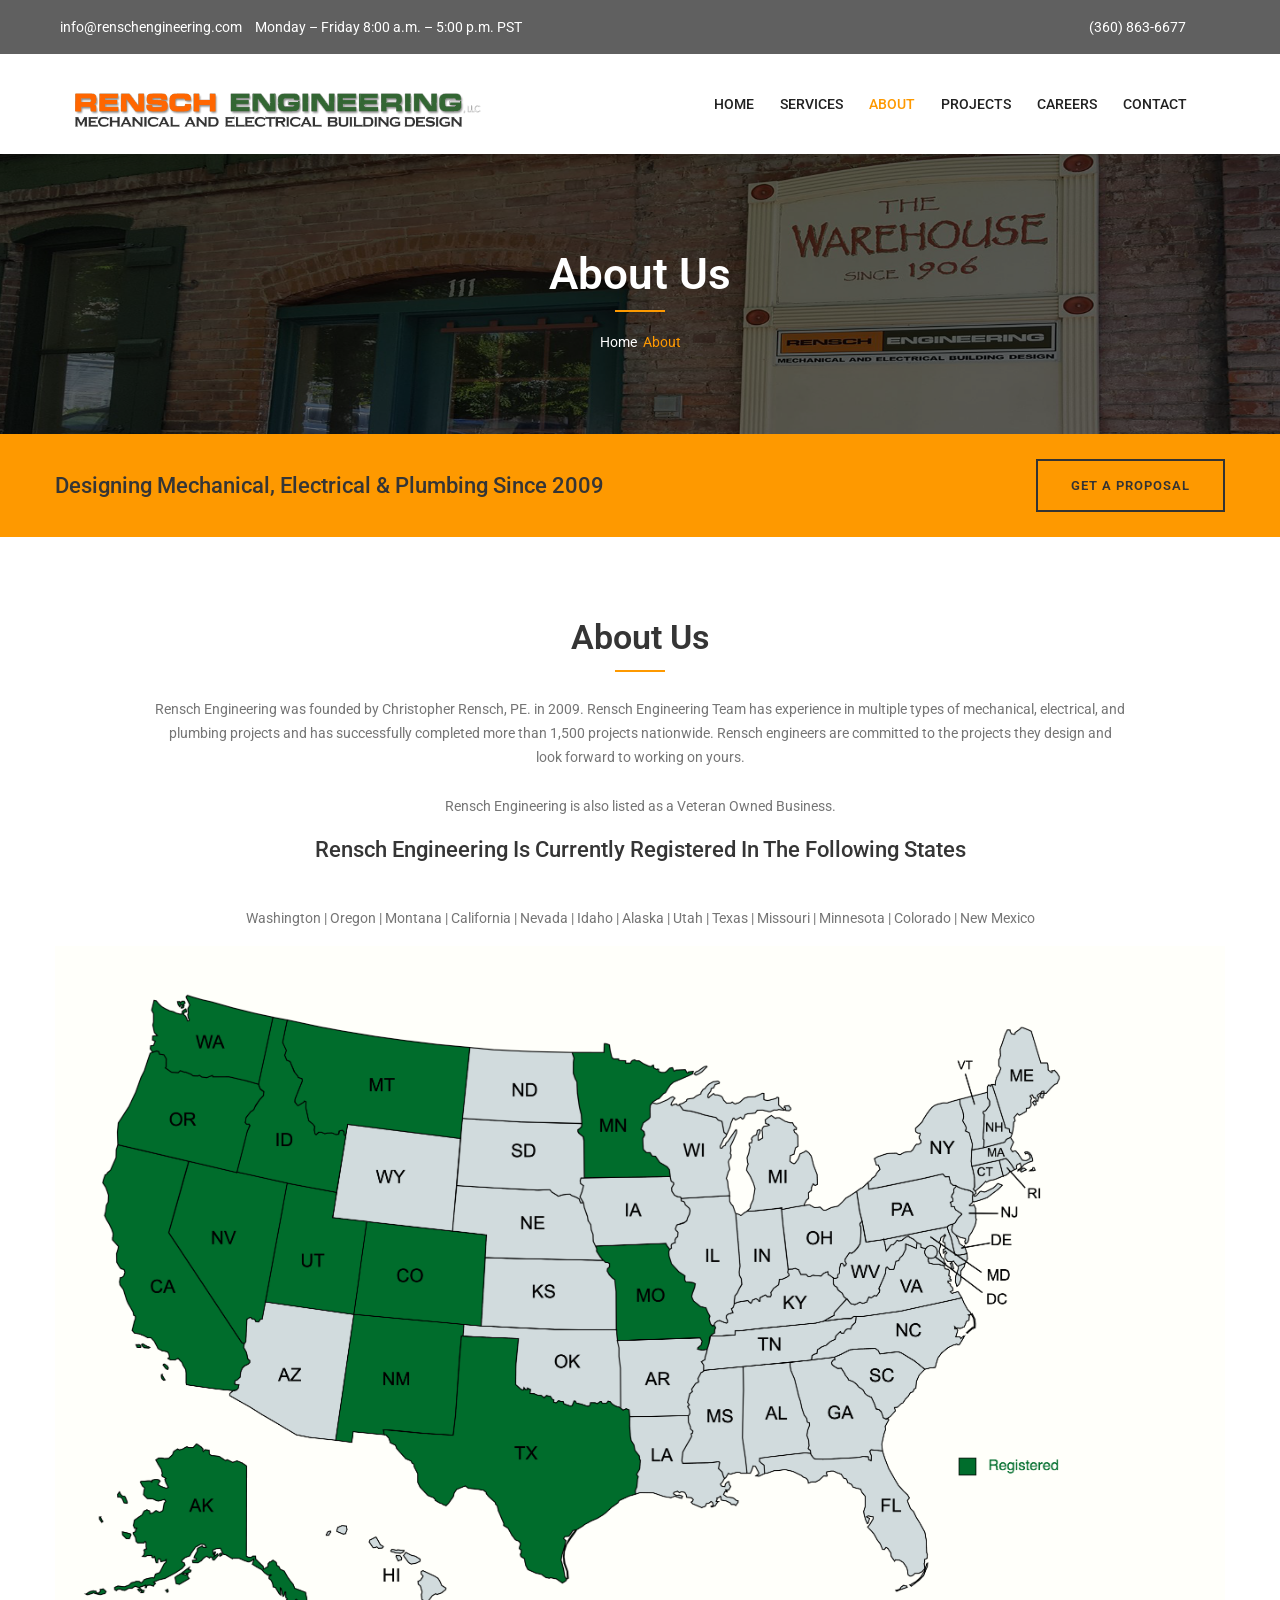
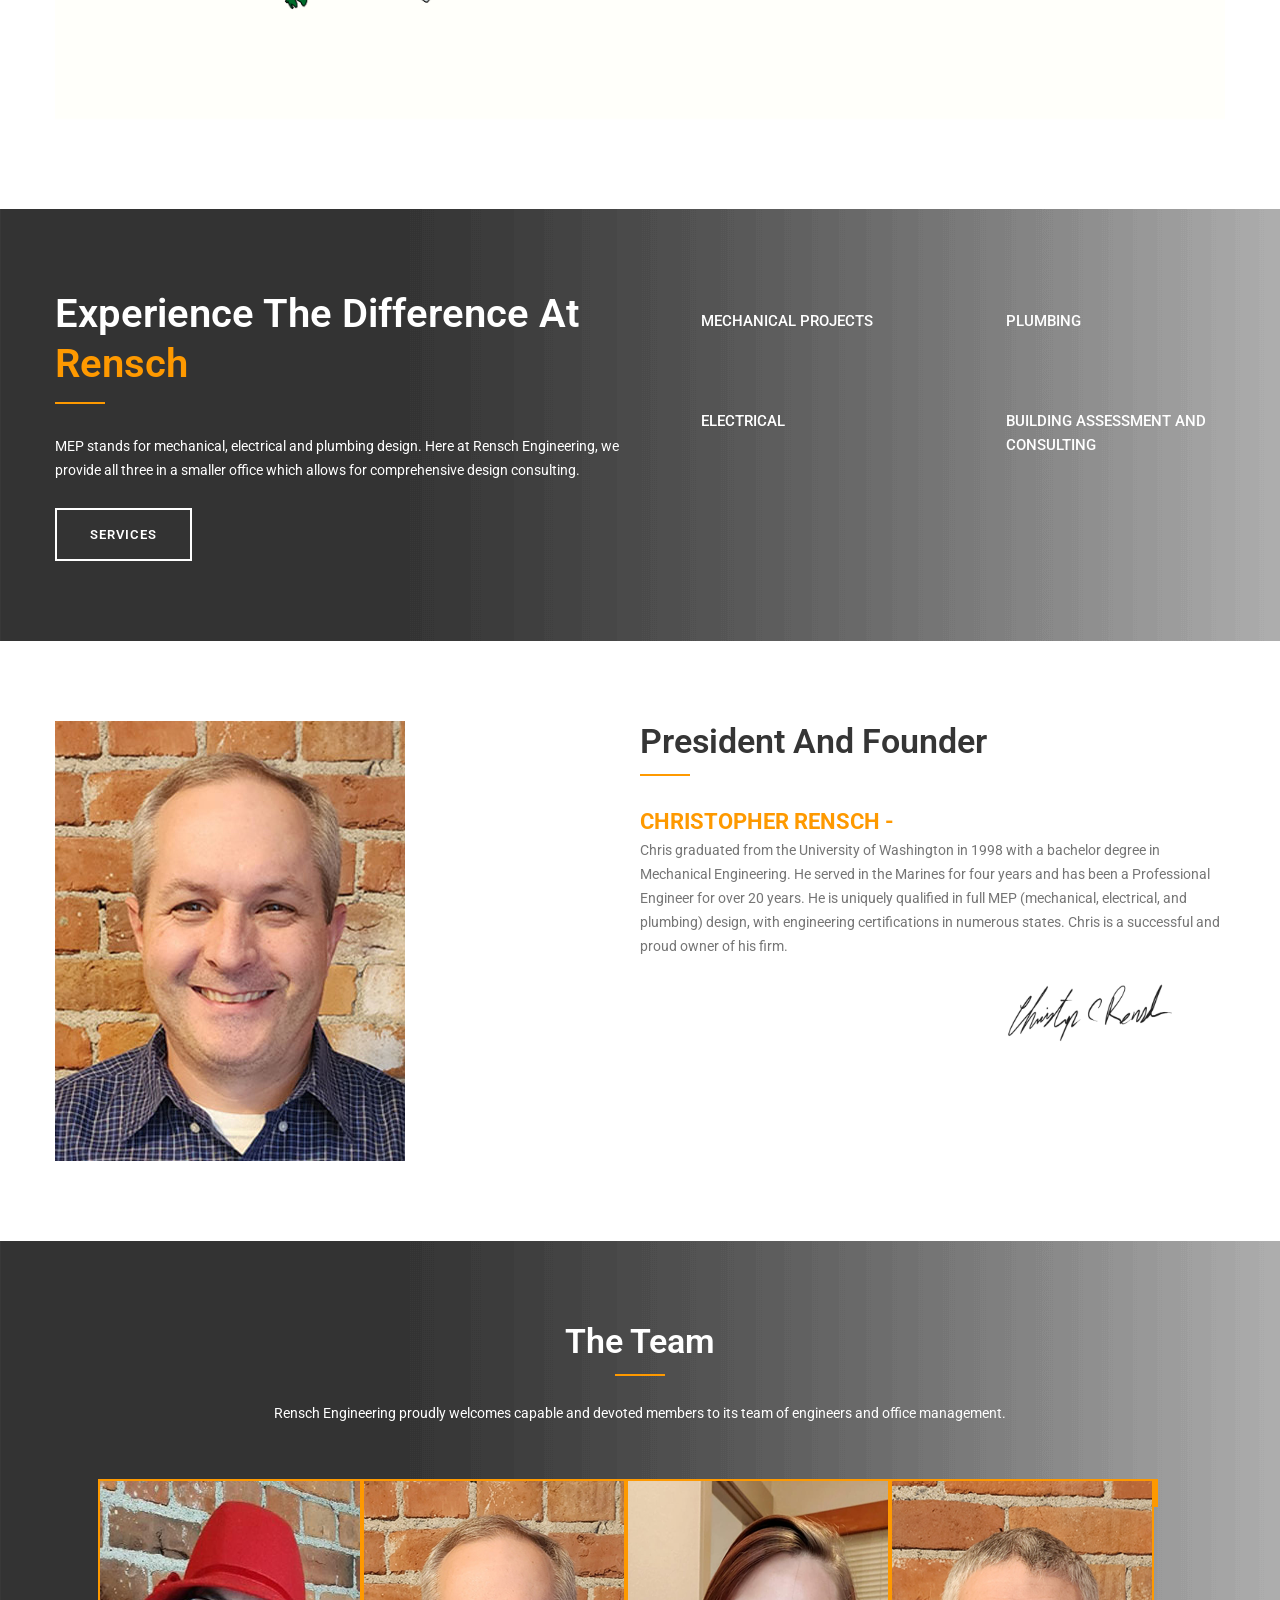
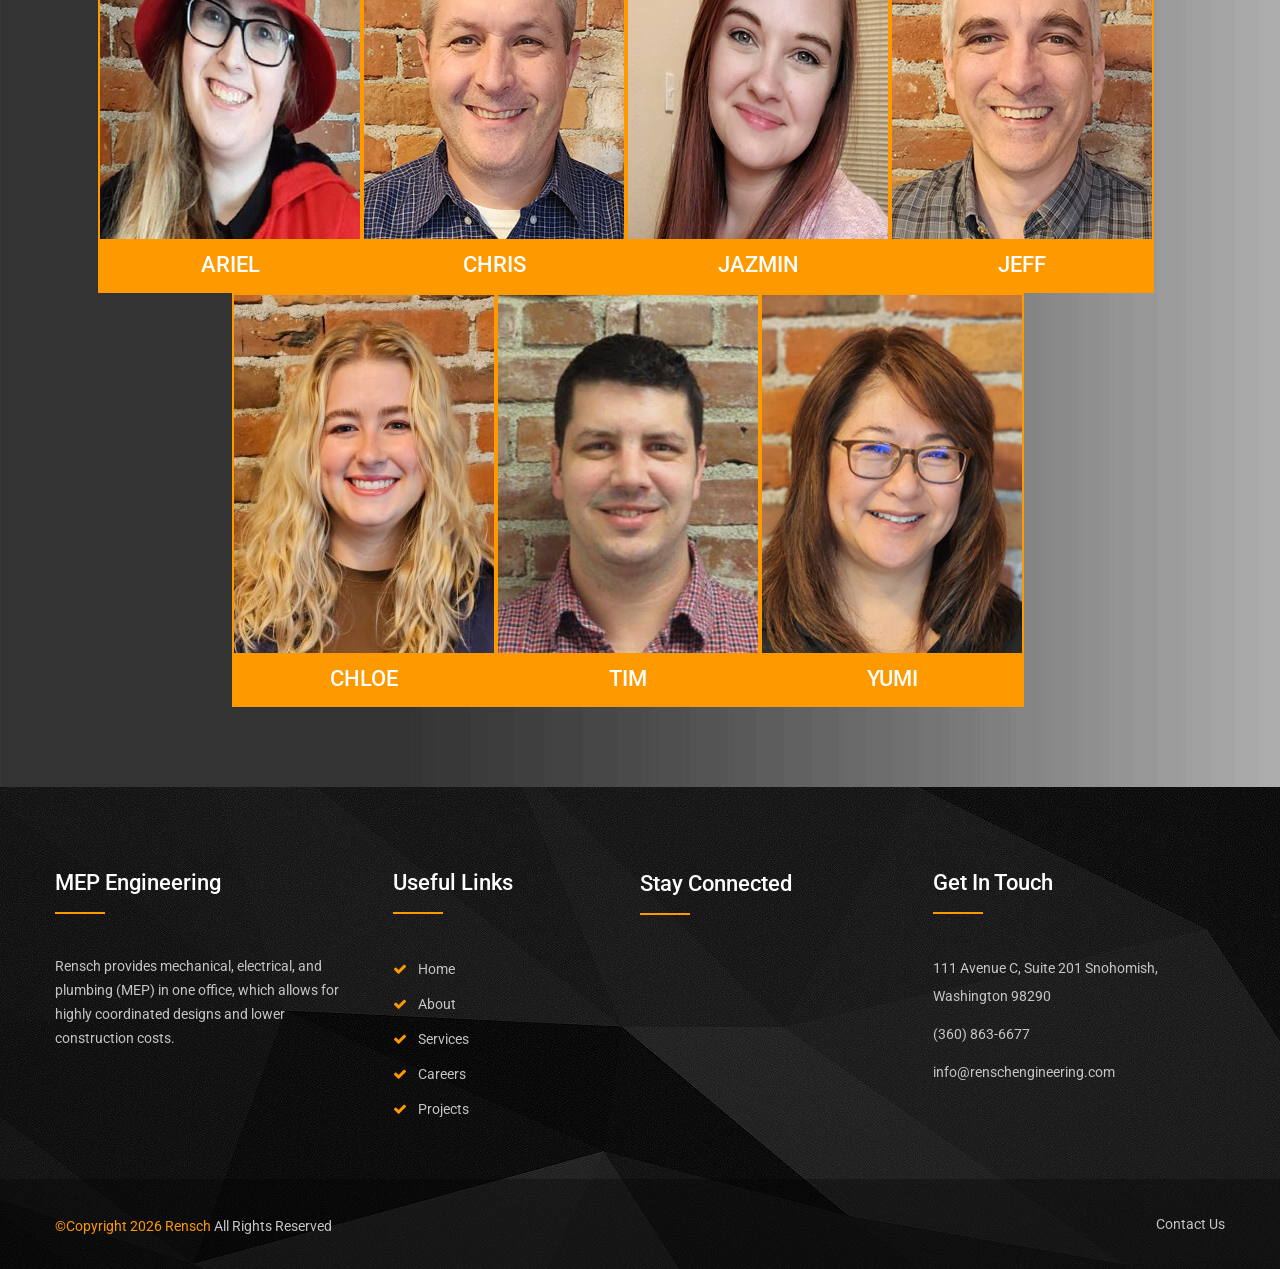
==== about.html @ f84ab37a "Backup of production site before changes" ====
<!DOCTYPE html>
<html lang="en">
<head><meta charset="us-ascii"><meta name="keywords" content="Rensch Engineering, Electrical Engineer, Mechanical Engineer, Plumbing Engineer, Lighting Designer, Rench Engineering, Wrench Engineering, Rensch Engineer, Rench Engineer, MEP Engineer, engineering, engineers Snohomish, engineers Monroe, engineers Lake Stevens, engineers Washington, building design, LEED Engineers, consulting, renovation, VOB, veteran owned, plumbing design, mechanical design, HVAC design, process heating design, process cooling design, power design, electrical design, site lighting design" /><meta name="description" content="Rensch Engineering" /><meta name="author" content="renschengineering.com" /><meta name="viewport" content="width=device-width, initial-scale=1, maximum-scale=1" />
	<title>About Rensch Engineering</title>
	<!-- Favicon -->
	<link href="images/favicon.ico" rel="shortcut icon" /><!-- bootstrap -->
	<link href="css/bootstrap.min.css" rel="stylesheet" type="text/css" /><!--  Roboto font -->
	<link href="https://fonts.googleapis.com/css?family=Roboto:100,100i,300,300i,400,400i,500,500i,700,700i,900,900i" rel="stylesheet" /><!-- mega menu -->
	<link href="css/mega-menu/mega_menu.css" rel="stylesheet" type="text/css" /><!-- font-awesome -->
	<link href="css/font-awesome.min.css" rel="stylesheet" type="text/css" /><!-- Flaticon -->
	<link href="css/flaticon.css" rel="stylesheet" type="text/css" /><!-- owl-carousel -->
	<link href="css/owl-carousel/owl.carousel.css" rel="stylesheet" type="text/css" /><!-- General style -->
	<link href="css/general.css" rel="stylesheet" type="text/css" /><!-- main style -->
	<link href="css/style.css" rel="stylesheet" type="text/css" /><!-- color scheme -->
	<link href="css/skins/skin-orange.css" rel="stylesheet" type="text/css" />
</head>
<body data-gr-ext-installed="" data-new-gr-c-s-check-loaded="14.1093.0" data-new-gr-c-s-loaded="14.1093.0"><!--=================================
 preloader -->
<div id="preloader" style="background-color:#606060;">
<div class="clear-loading loading-effect"><span><img alt="bw-logo" src="images/logo-bw3.png" width="400" /></span><img alt="" src="images/loading.gif" width="70" /></div>
</div>
<!--=================================
header -->

<header class="clean" id="header">
<div class="topbar dark">
<div class="container">
<div class="row">
<div class="col-lg-6 col-md-6 col-sm-6">
<div class="topbar-left text-start">
<ul class="list-inline">
	<li class="list-inline-item">info@renschengineering.com</li>
	<li class="list-inline-item">Monday &ndash; Friday 8:00 a.m. &ndash; 5:00 p.m. PST</li>
</ul>
</div>
</div>

<div class="col-lg-6 col-md-6 col-sm-6">
<div class="topbar-right text-end">
<ul class="list-inline">
	<li class="list-inline-item">(360) 863-6677</li>
	<li class="list-inline-item"></li>
	<li class="list-inline-item"></li>
	<li class="list-inline-item"></li>
</ul>
</div>
</div>
</div>
</div>
</div>
<!--=================================
 mega menu -->

<div class="menu"><!-- menu start -->
<nav class="mega-menu" id="menu"><!-- menu list items container -->
<section class="menu-list-items">
<div class="container">
<div class="row">
<div class="col-lg-12 col-md-12 position-relative"><!-- menu logo -->
<ul class="menu-logo">
	<li><a href="index.html"><img alt="logo" id="logo_dark_img" src="images/logo2.png" /></a></li>
</ul>
<!-- menu links -->

<ul class="menu-links">
	<li><a href="index.html">Home </a></li>
	<li></li>
	<!-- active class --><!-- drop down multilevel  --><!-- 
                <ul class="drop-down-multilevel left-menu">
                    <li><a href="index.html">Home v1</a></li>
                    <li><a href="index-2.html">Home v2</a></li>
                    <li><a href="index-3.html">Home v3</a></li>
                    <li><a href="index.html">Home v4</a></li>
                    <li><a href="index-5.html">Home v5</a></li>
                </ul>
 -->
	<li><a href="services.html">Services <!-- <i class="fa fa-angle-down fa-indicator"></i> --></a> <!-- drop down multilevel  --> <!-- 
                <ul class="drop-down-multilevel left-menu">
                    <li><a href="#">HVAC</a></li>
                    <li><a href="#">Lighting</a></li>
                    <li><a href="#">Mechanical</a></li>
                    <li><a href="#">Plumbing</a></li>
                 </ul>
 --></li>
	<li class="active"><a href="about.html">About</a></li>
	<li><a href="projects.html">Projects <!-- <i class="fa fa-angle-down fa-indicator"></i> --></a> <!-- drop down multilevel  --> <!-- 
                <ul class="drop-down-multilevel left-menu">
                    <li><a href="#">Banks</a></li>
                    <li><a href="#">Commercial</a></li>
                    <li><a href="#">Retail</a></li>
                    <li><a href="#">Schools</a></li>
                 </ul>
 --></li>
	<li><a href="careers.html">Careers</a> <!-- drop down full width --> <!--grid column 3--></li>
	<li><a href="contact.html">Contact</a> <!-- drop down multilevel  --></li>
</ul>
</div>
</div>
</div>
</section>
</nav>
<!-- menu end --></div>
</header>
<!--=================================
 header --><!--=================================
 banner -->

<section class="inner-intro bg bg-fixed bg-overlay-black-50" style="background-image:url(images/about/renschbldg.png);">
<div class="container">
<div class="row intro-title text-center">
<div class="col-sm-12">
<div class="section-title">
<h1 class="title text-white">About Us</h1>
</div>
</div>

<div class="col-sm-12">
<ul class="page-breadcrumb">
	<li><a href="index.html">Home</a></li>
	<li></li>
	<li><span>About</span></li>
</ul>
</div>
</div>
</div>
</section>
<!--=================================
 banner -->

<section class="action-box small yellow-bg">
<div class="container">
<div class="row d-flex align-items-center">
<div class="col-md-8 text-start">
<h4 class="m-0">Designing Mechanical, Electrical &amp; Plumbing Since 2009</h4>
</div>

<div class="col-md-4 text-start text-md-end"><a class="button border animated middle-fill" href="contact.html"><span>GET A PROPOSAL</span></a></div>
</div>
</div>
</section>
<!--=================================
 Page Section -->

<section class="page-section-pt">
<div class="container">
<div class="row">
<div class="col-sm-12">
<div class="section-title text-center">
<h2 class="title">About Us</h2>

<div><!-- 
<script src="https://www.amcharts.com/lib/3/ammap.js" type="text/javascript"></script>
				<script src="https://www.amcharts.com/lib/3/maps/js/usaHigh.js" type="text/javascript"></script>
				<script src="https://www.amcharts.com/lib/3/themes/light.js" type="text/javascript"></script>
 -->
<div>
<p>Rensch Engineering was founded by Christopher Rensch, PE. in 2009. Rensch Engineering Team has experience in multiple types of mechanical, electrical, and plumbing projects and has successfully completed more than 1,500 projects nationwide. Rensch engineers are committed to the projects they design and look forward to working on yours.</p>

<p>Rensch Engineering is also listed as a Veteran Owned Business.</p>

<h4>Rensch Engineering is currently registered in the following states</h4>
</div>

<p>Washington | Oregon | Montana | California | Nevada | Idaho | Alaska | Utah | Texas | Missouri | Minnesota | Colorado | New Mexico</p>

<ul>
</ul>
<img alt="Registered Map" class="img-fluid" src="images/about/usmap.png" /> <!-- 
<img data-attachment-id="511" data-permalink="https://renschengineering.com/contact-us-2/download/" data-orig-file="https://i0.wp.com/renschengineering.com/dir/wp-content/uploads/2015/02/download.png?fit=5175%2C3762&amp;ssl=1" data-orig-size="5175,3762" data-comments-opened="0" data-image-meta="{&quot;aperture&quot;:&quot;0&quot;,&quot;credit&quot;:&quot;&quot;,&quot;camera&quot;:&quot;&quot;,&quot;caption&quot;:&quot;&quot;,&quot;created_timestamp&quot;:&quot;0&quot;,&quot;copyright&quot;:&quot;&quot;,&quot;focal_length&quot;:&quot;0&quot;,&quot;iso&quot;:&quot;0&quot;,&quot;shutter_speed&quot;:&quot;0&quot;,&quot;title&quot;:&quot;&quot;,&quot;orientation&quot;:&quot;0&quot;}" data-image-title="" data-image-description="" data-image-caption="<p>Rensch Engineering is registered in multiple states</p>
" data-medium-file="https://i0.wp.com/renschengineering.com/dir/wp-content/uploads/2015/02/download.png?fit=300%2C218&amp;ssl=1" data-large-file="https://i0.wp.com/renschengineering.com/dir/wp-content/uploads/2015/02/download.png?fit=930%2C676&amp;ssl=1" loading="lazy" src="https://i0.wp.com/renschengineering.com/dir/wp-content/uploads/2015/02/download.png?resize=648%2C471" alt="Rensch Engineering is registered in multiple states" width="648" height="471" class="size-large wp-image-511" srcset="https://i0.wp.com/renschengineering.com/dir/wp-content/uploads/2015/02/download.png?resize=1024%2C744&amp;ssl=1 1024w, https://i0.wp.com/renschengineering.com/dir/wp-content/uploads/2015/02/download.png?resize=300%2C218&amp;ssl=1 300w, https://i0.wp.com/renschengineering.com/dir/wp-content/uploads/2015/02/download.png?resize=330%2C240&amp;ssl=1 330w, https://i0.wp.com/renschengineering.com/dir/wp-content/uploads/2015/02/download.png?resize=648%2C471&amp;ssl=1 648w, https://i0.wp.com/renschengineering.com/dir/wp-content/uploads/2015/02/download.png?resize=264%2C192&amp;ssl=1 264w, https://i0.wp.com/renschengineering.com/dir/wp-content/uploads/2015/02/download.png?w=1860 1860w, https://i0.wp.com/renschengineering.com/dir/wp-content/uploads/2015/02/download.png?w=2790 2790w" sizes="(max-width: 648px) 100vw, 648px" data-recalc-dims="1">

 --> <!-- 
<div>
        	<h2 class="title">Services we Provide</h2>
            <p>Construction Project Management (CPM) is the overall planning, coordination, and control of a project from beginning to completion. CPM is aimed at meeting a client's requirement in order to produce a functionally and financially viable project.</p>
         </div>
    </div>
    <div class="col-sm-12 text-center"><img class="img-fluid" style="display:inline;" src="images/about/about-img1.png" alt=""></div>
 --></div>
</div>
</div>
</div>
</div>
</section>

<section class="dark-bg page-section-ptb bg fixed text-white gradient-overlay counter-section" style="background-image:url(images/about/renschbldg.png)">
<div class="container">
<div class="row">
<div class="col-md-6 mb-3 mb-md-0">
<div class="section-title">
<h2 class="title title2">Experience the Difference at <label> Rensch</label></h2>
</div>

<p>MEP stands for mechanical, electrical and plumbing design. Here at Rensch Engineering, we provide all three in a smaller office which allows for comprehensive design consulting.</p>
<a class="button animated border transparent middle-fill mt-10 mb-0" href="services.html"><span>Services</span></a></div>

<div class="col-md-6">
<div class="row counter-block pt-20">
<div class="col-md-6 col-sm-6 mb-40">
<div class="counter left_icn"><label>Mechanical Projects</label></div>
</div>

<div class="col-md-6 col-sm-6 mb-40">
<div class="counter left_icn"><label>Plumbing</label></div>
</div>

<div class="col-md-6 col-sm-6">
<div class="counter left_icn mb-3 mb-sm-0"><label>Electrical</label></div>
</div>

<div class="col-md-6 col-sm-6">
<div class="counter left_icn mb-0"><label>Building Assessment and Consulting</label></div>
</div>
</div>
</div>
</div>
</div>
</section>

<section class="page-section-ptb pb-50">
<div class="container">
<div class="row">
<div class="col-md-6 mb-30"><img alt="" class="img-fluid" src="images/team/chris1.jpg" /></div>

<div class="col-md-6">
<div class="section-title">
<h2 class="title">President and Founder</h2>
</div>

<h4 class="text-uppercase clearfix"><label class="text-yellow"><strong>Christopher Rensch -</strong></label> <!-- [CEO] --></h4>

<p>Chris graduated from the University of Washington in 1998 with a bachelor degree in Mechanical Engineering. He served in the Marines for four years and has been a Professional Engineer for over 20 years. He is uniquely qualified in full MEP (mechanical, electrical, and plumbing) design, with engineering certifications in numerous states. Chris is a successful and proud owner of his firm.</p>

<div class="text-end"><img alt="Signature" class="img-fluid pull-right" src="images/about/chris_sig.png" style="margin-right:50px" width="175" /></div>
</div>
</div>
</div>
</section>

<section class="page-section-ptb dark-bg bg fixed gradient-overlay text-white" style="background-image:url(images/about/renschbldg.png);">
<div class="container">
<div class="row">
<div class="col-sm-12">
<div class="section-title text-center">
<h2 class="title">The Team</h2>

<p>Rensch Engineering proudly welcomes capable and devoted members to its team of engineers and office management.</p>
</div>
</div>
</div>

<div class="row-team">

<div class="item">
<div class="team">
<div class="team-images"><img alt="" class="img-fluid" src="images/team/ariel.png" /></div>

<div class="team-description">
<h4><a href="#">ARIEL RENSCH</a></h4>
<span>Receptionist</span></div>

<div class="team-social-icon social-icons border  border-0 color-hover">
<h4>ARIEL</h4>
</div>
</div>
</div>

<div class="item">
<div class="team">
<div class="team-images"><img alt="" class="img-fluid" src="images/team/chris2.png" /></div>

<div class="team-description">
<h4><a href="#">Chris Rensch</a></h4>
<span>Principal</span></div>

<div class="team-social-icon social-icons border  border-0 color-hover">
<h4>CHRIS</h4>
</div>
</div>
</div>

<div class="item">
<div class="team">
<div class="team-images"><img alt="" class="img-fluid" src="images/team/jazmine.png" /></div>

<div class="team-description">
<h4><a href="#">JAZMIN ZORNES</a></h4>
<span>Office Administrator</span></div>

<div class="team-social-icon social-icons border  border-0 color-hover">
<h4>JAZMIN</h4>
</div>
</div>
</div>

<div class="item">
<div class="team">
<div class="team-images"><img alt="" class="img-fluid" src="images/team/jeff2.png" /></div>

<div class="team-description">
<h4><a href="#">Jeff Hudson</a></h4>
<span>Electrical Engineer, PE</span></div>

<div class="team-social-icon social-icons border  border-0 color-hover">
<h4>JEFF</h4>
</div>
</div>
</div>

<div class="item">
<div class="team">
<div class="team-images"><img alt="" class="img-fluid" src="images/team/llex.jpg"/></div>

<div class="team-description">
<h4><a href="#">Alex Guthery</a></h4>
<span>Electrical Engineer</span></div>

<div class="team-social-icon social-icons border  border-0 color-hover">
<h4>ALEX</h4>
</div>
</div>
</div>

<div class="item">
<div class="team">
<div class="team-images"><img alt="" class="img-fluid" src="images/team/Chloe.jpg" /></div>

<div class="team-description">
<h4><a href="#">Chloe Moore</a></h4>
<span>Mechanical Engineer</span></div>

<div class="team-social-icon social-icons border  border-0 color-hover">
<h4>CHLOE</h4>
</div>
</div>
</div>

<div class="item">
<div class="team">
<div class="team-images"><img alt="" class="img-fluid" src="images/team/tim.jpg" /></div>

<div class="team-description">
<h4><a href="#">Tim Carr</a></h4>
<span>Electrical Project Engineer</span></div>

<div class="team-social-icon social-icons border  border-0 color-hover">
<h4>TIM</h4>
</div>
</div>
</div>

<div class="item">
<div class="team">
<div class="team-images"><img alt="Yumi" class="img-fluid" src="images/team/yumi2.png" /></div>

<div class="team-description">
<h4><a href="#">Yumi Roth</a></h4>
<span>Project Manager</span></div>

<div class="team-social-icon social-icons border  border-0 color-hover">
<h4>YUMI</h4>
</div>
</div>
</div>
</div>
</div>
</section>
<!-- 
<section class="page-section-ptb4"><div class="container"><div class="row">
    <div class="col-sm-12"><div class="our-clients white-bg boxed-list owl-carousel"  data-nav-arrow="true" data-items="5" data-md-items="4" data-sm-items="3" data-xs-items="2">
    	<div class="item"><a href="#"><img class="img-fluid center-block" src="images/clients/01.png" alt=""></a></div>
        <div class="item"><a href="#"><img class="img-fluid center-block" src="images/clients/02.png" alt=""></a></div>
        <div class="item"><a href="#"><img class="img-fluid center-block" src="images/clients/03.png" alt=""></a></div>
        <div class="item"><a href="#"><img class="img-fluid center-block" src="images/clients/04.png" alt=""></a></div>
        <div class="item"><a href="#"><img class="img-fluid center-block" src="images/clients/05.png" alt=""></a></div>
        <div class="item"><a href="#"><img class="img-fluid center-block" src="images/clients/01.png" alt=""></a></div>
        <div class="item"><a href="#"><img class="img-fluid center-block" src="images/clients/02.png" alt=""></a></div>
        <div class="item"><a href="#"><img class="img-fluid center-block" src="images/clients/03.png" alt=""></a></div>
        <div class="item"><a href="#"><img class="img-fluid center-block" src="images/clients/04.png" alt=""></a></div>
        <div class="item"><a href="#"><img class="img-fluid center-block" src="images/clients/05.png" alt=""></a></div>
	</div></div>
</div></div></section>
 --><!--=================================
 page-section --><!--=================================
footer -->

<footer class="footer dark-bg page-section-pt pb-0">
<div class="container">
<div class="row">
<div class="col-lg-3 col-md-6 col-sm-6 mb-30">
<div class="footer-about">
<div class="section-title">
<h4 class="title">MEP Engineering</h4>
</div>
<!--          <span class="mb-20 d-block"><img id="logo-footer" class="img-fluid" src="images/logo-dark.png" width="300px" alt="logo"></span> -->

<p>Rensch provides mechanical, electrical, and plumbing (MEP) in one office, which allows for highly coordinated designs and lower construction costs.</p>
</div>
</div>

<div class="col-lg-3 col-md-6 col-sm-6 mb-30">
<div class="footer-link" style="margin-left:45px;">
<div class="section-title">
<h4 class="title">Useful Links</h4>
</div>

<ul class="list-mark">
	<li><a href="index.html">Home</a></li>
	<li><a href="about.html">About</a></li>
	<li><a href="services.html">Services</a></li>
	<li><a href="careers.html">Careers</a></li>
	<li><a href="projects.html">Projects</a></li>
</ul>
</div>
</div>

<div class="col-lg-3 col-md-6 col-sm-6 mb-30" style="margin-top:-39px;">
<div class="footer-social mt-40 text-white">
<div class="section-title">
<h4 class="title mb-20">Stay Connected</h4>
</div>

<div class="social-icons color-hover">
<ul>
	<li class="list-inline-item"></li>
	<li class="list-inline-item"></li>
	<li class="list-inline-item"><a href="https://www.linkedin.com/company/renschengineering/"><!--
</ul--> </a></li>
</ul>
</div>
</div>
</div>

<div class="col-lg-3 col-md-6 col-sm-6 mb-30">
<div class="footer-address">
<div class="section-title">
<h4 class="title"><a href="https://www.linkedin.com/company/renschengineering/">Get in Touch</a></h4>
</div>

<ul class="list-inline">
	<li><a href="https://www.linkedin.com/company/renschengineering/"><span>111 Avenue C, Suite 201&nbsp;Snohomish, Washington 98290</span></a></li>
	<li><a href="https://www.linkedin.com/company/renschengineering/"><span>(360) 863-6677</span></a></li>
	<li><a href="https://www.linkedin.com/company/renschengineering/"><span>info@renschengineering.com</span></a></li>
</ul>
</div>
</div>
</div>
</div>

<div class="footer-widget mt-20">
<div class="container">
<div class="row">
<div class="col-lg-6 col-md-6">
<p><a href="https://www.linkedin.com/company/renschengineering/">&copy;Copyright <span id="copyright"> <script>document.getElementById('copyright').appendChild(document.createTextNode(new Date().getFullYear()))</script></span> </a><a href="#"> Rensch </a> All Rights Reserved</p>
</div>

<div class="col-lg-6 col-md-6">
<ul class="text-center text-md-end ps-0"><!-- 
             <li><a href="terms-conditions.html">Terms of Use</a></li>
             <li><a href="privacy-policy.html">Privacy Policy</a></li>
 -->
	<li><a href="contact.html">Contact Us</a></li>
</ul>
</div>
</div>
</div>
</div>
</footer>
<!--=================================
footer -->

<div id="back-to-top"></div>
<!--=================================
 jquery --><!-- jquery  --><script type="text/javascript" src="js/jquery-3.6.0.min.js"></script><!-- popper.min --><script type="text/javascript" src="js/popper.min.js"></script><!-- bootstrap --><script type="text/javascript" src="js/bootstrap.min.js"></script><!-- appear --><script type="text/javascript" src="js/jquery.appear.js"></script><!-- Menu --><script type="text/javascript" src="js/mega-menu/mega_menu.js"></script><!-- owl-carousel --><script type="text/javascript" src="js/owl-carousel/owl.carousel.min.js"></script><!-- counter --><script type="text/javascript" src="js/counter/jquery.countTo.js"></script><!-- counter --><script type="text/javascript" src="js/jquery.vide.js"></script><!-- custom --><script type="text/javascript" src="js/custom.js"></script><grammarly-desktop-integration data-grammarly-shadow-root="true"></grammarly-desktop-integration></body>
</html>
---- css/mega-menu/mega_menu.css ----
/* GOOGLE FONT */

/* MENU BASIC LAYOUT */
.mega-menu {
  margin: 0 auto;
  padding: 0;
  display: block;
  float: none;
  position: relative;
  z-index: 999;
/*  max-width: 1280px;
  width: 100%;*/
  font-size: 16px;
  min-height: 100px;
  clear: both;
  box-sizing: border-box;
}
@media screen and (max-width: 991px) {
  .mega-menu {
    /*float: left;*/
    margin: 0;
    /*min-width: 200px;*/
  }
}
.mega-menu * {
  outline: none;
  list-style: none;
  text-decoration: none;
  box-sizing: border-box !important;
  font-weight: 400;
/*   -webkit-tap-highlight-color: orange; */
  -webkit-tap-highlight-color: transparent; 
  text-align: left;
}

@media screen and (max-width: 991px) {
  .mega-menu * {
    word-break: break-all;
  }
}
.mega-menu i.fa {
  /*----------------------------- FONT AWESOME ICONS */
  font-family: "FontAwesome";
}
.mega-menu img {
  /*------------------------------- IMAGE */
  margin: 0;
  padding: 0;
  display: block;
  max-width: 100% !important;
  float: left;
}
.mega-menu input {
  /*------------------------------ DEFAULT INPUT */
  border: none;
}
.mega-menu > section.menu-list-items {
  margin: 0;
  padding: 0;
  display: block;
  float: left;
  width: 100%;
/*   background-color: orange; */
  background-color: transparent;
}
.mega-menu .menu-logo {
  /*----------------------------------- MENU LOGO */
  margin: 0;
  padding: 0;
  display: block;
  float: left;
  position: relative;
}
@media screen and (min-width: 992px) {
  .mega-menu .menu-logo.menu-logo-align-right {
    /*---------------------------------------------- MENU LOGO ALIGN RIGHT */
    float: right;
  }
}
@media screen and (max-width: 991px) {
  .mega-menu .menu-logo {
    width: 100%;
  }
}
.mega-menu .menu-logo > li {
  margin: 0;
  padding: 0;
  display: block;
  float: left;
  font-size: 1em;
  line-height: 50px;
}
@media screen and (max-width: 991px) {
  .mega-menu .menu-logo > li {
    width: 100%;
    line-height: normal;
  }
}
.mega-menu .menu-logo > li > a {
  margin: 0;
  display: inline-block;
  float: left;
  width: 100%;
  color: #ffffff;
  font-size: 0.8125em;
  /*padding: 0 20px 0 45px;*/
  line-height: 50px;
  -webkit-transition: background-color 200ms ease;
          transition: background-color 200ms ease;

}
.mega-menu .menu-logo > li > a:hover {
  /*-------------------------------------- HOVER MENU LOGO */
  /*background-color: #2046f2;*/
}

@media screen and (max-width: 991px) {
  .mega-menu .menu-logo > li > a {
    line-height: normal;
    padding-top: 16px;
    padding-bottom: 16px;
    position: relative;
    z-index: 10;
    width: auto;
  }
}
.mega-menu .menu-logo > li > a i.fa {
  /*--------------------------------------- LOGO ICON */
  padding: 0;
  display: inline-block;
  font-size: 1.25em;
  position: absolute;
  top: 0;
  left: 20px;
  bottom: 0;
  margin: auto 0;
  line-height: 50px;
}
.mega-menu .menu-logo > li > a img {
  /*--------------------------------------- LOGO IMAGE ICON */
 /* width: 20px;
  height: 20px;
  position: absolute;
  top: 0;
  left: 15px;
  bottom: 0;
  margin: auto 0;*/
}
.mega-menu .menu-links {
  /*---------------------------------------- MENU LINKS */
  margin: 0;
  padding: 0;
  display: block;
  float: right;
}
@media screen and (max-width: 991px) {
  .mega-menu .menu-links {
    width: 100%;
    background: #fff;
  }
}
@media screen and (min-width: 992px) {
  .mega-menu .menu-links {
    display: block !important;
    max-height: 100% !important;
    overflow: visible !important;
  }
  .mega-menu .menu-links.menu-links-align-right {
    /*------------------------------------------ MENU LINKS ALIGN RIGHT */
    float: right;
  }
}
.mega-menu .menu-links > li {
  margin: 0;
  padding: 0 13px;
  display: block;
  float: left;
  -webkit-transition: background-color 200ms ease;
          transition: background-color 200ms ease;
  font-size: 1em;
}
@media screen and (max-width: 991px) {
  .mega-menu .menu-links > li {
    width: 100%;
    position: relative;
    cursor: pointer;
    line-height: normal;
    border-bottom: 1px solid #f3f3f3;
    z-index: 50;
  }
  .mega-menu .menu-links > li.activeTriggerMobile {
    /*background-color: #2046f2;*/
  }
}
@media screen and (min-width: 992px) {
  .mega-menu .menu-links > li.activeTrigger {
    background-color: #ffd200;
  }
}
.mega-menu .menu-links > li.active a {
  /*------------------------------------- ACTIVE CLASS MENU LINKS */
 background-color: transparent;
 color: #ffd200;
}
.mega-menu .menu-links > li:hover {
  /*-------------------------------------- HOVER MENU LINKS */
  background-color: transparent;
  color: #ffd200;
}
.mega-menu .menu-links > li > a {
  margin: 0;
  padding: 0;
  display: inline-block;
  float: none;
  width: 100%;
  color: #ffffff;
  font-size: 0.933em;
  line-height: 64px;
  position: relative;
  text-transform: capitalize;
}
.mega-menu .menu-links > li > a:hover { color: #ffd200; }
@media screen and (max-width: 991px) {
  .mega-menu .menu-links > li > a {
    width: auto;
    line-height: normal;
    padding-top: 10px;
    padding-bottom: 10px;
    position: static;
    padding-right: 10px;
    z-index: 20;
    color: #363636;
  }
}
.mega-menu .menu-links > li > a i.fa {
  /*---------------------------------------------------- MENU LINKS ICONS*/
  font-size: 1em;
  line-height: 0.8125em;
  padding-right: 2px;
}
.mega-menu .menu-links > li > a i.fa.fa-indicator {
  padding-right: 0;
  padding-left: 2px;
}
@media screen and (max-width: 991px) {
  .mega-menu .menu-links > li > a i.fa.fa-indicator {
    float: right;
    position: absolute;
    right: 20px;
    top: 0;
    bottom: 0;
    line-height: 50px;
    height: 50px;
    z-index: -1;
  }
}
.mega-menu .menu-social-bar {
  /*---------------------------------------------- MENU SOCIAL BAR */
  margin: 0;
  display: block;
  float: left;
  padding: 0 10px;
}
@media screen and (min-width: 992px) {
  .mega-menu .menu-social-bar {
    display: block !important;
  }
}
@media screen and (min-width: 992px) {
  .mega-menu .menu-social-bar.menu-social-bar-right {
    float: right;
  }
}
@media screen and (max-width: 991px) {
  .mega-menu .menu-social-bar {
    width: 100%;
    text-align: center;
  }
}
.mega-menu .menu-social-bar > li {
  margin: 0;
  padding: 0;
  display: block;
  float: left;
  font-size: 1em;
  line-height: 50px;
}
.mega-menu .menu-social-bar > li[data-color='blue'] > a:hover {
  background-color: #3b5998;
}
.mega-menu .menu-social-bar > li[data-color='sky-blue'] > a:hover {
  background-color: #2caae1;
}
.mega-menu .menu-social-bar > li[data-color='orange'] > a:hover {
  background-color: #dd4b39;
}
.mega-menu .menu-social-bar > li[data-color='red'] > a:hover {
  background-color: #bd081c;
}
@media screen and (max-width: 991px) {
  .mega-menu .menu-social-bar > li {
    float: none;
    display: inline-block;
    margin-bottom: -5px;
  }
}
.mega-menu .menu-social-bar > li > a {
  margin: 0;
  display: inline-block;
  float: left;
  width: 100%;
  color: #ffffff;
  font-size: 0.875em;
  padding: 0 5px;
  -webkit-transition: background-color 200ms ease;
          transition: background-color 200ms ease;
  line-height: 50px;
}
@media screen and (max-width: 991px) {
  .mega-menu .menu-social-bar > li > a {
    padding-left: 10px;
    padding-right: 10px;
  }
}
.mega-menu .menu-social-bar > li > a i.fa {
  margin: 0;
  padding: 0;
  display: inline-block;
  float: left;
  width: 100%;
  font-size: 1.125em;
  line-height: 50px;
}
.mega-menu .menu-search-bar {
  /*--------------------------------------------------- MENU SEARCH BAR */
  margin: 0;
  padding: 0;
  display: block;
  float: right;
  position: relative;
  height: 50px;
}
@media screen and (min-width: 992px) {
  .mega-menu .menu-search-bar.menu-search-bar-left {
    float: left;
  }
}
@media screen and (max-width: 991px) {
  .mega-menu .menu-search-bar {
    width: 100%;
    position: absolute;
    top: 0;
    right: 0;
  }
}
.mega-menu .menu-search-bar li, .mega-menu .menu-search-bar form, .mega-menu .menu-search-bar label {
  margin: 0;
  padding: 0;
  display: block;
  float: left;
  width: 100%;
  line-height: 50px;
}
.mega-menu .menu-search-bar li:hover i.fa.fa-search {
  background: #ffd200;
}
.mega-menu .menu-search-bar input {
  max-width: 0;
  width: 100%;
  margin: 0;
  padding: 5px 50px 5px 0;
  font-size: 0.8125em;
  -webkit-transition: max-width 400ms ease, background 400ms ease, padding-left 400ms ease;
          transition: max-width 400ms ease, background 400ms ease, padding-left 400ms ease;
  height: 50px;
  display: block;
  background: none;
  color: #ffffff;
  font-weight: 400;
}
.mega-menu .menu-search-bar input:focus {
  max-width: 170px;
  background: #ffd200;
  padding-left: 20px;
}
@media screen and (max-width: 991px) {
  .mega-menu .menu-search-bar input:focus {
    max-width: 100%;
    position: relative;
    z-index: 20;
  }
}
.mega-menu .menu-search-bar i.fa.fa-search {
  position: absolute;
  top: 0;
  right: 0;
  bottom: 0;
  width: 50px;
  text-align: center;
  line-height: 50px;
  color: #ffffff;
  cursor: text;
  -webkit-transition: background 200ms ease;
          transition: background 200ms ease;
  z-index: 40;
}
.mega-menu .menu-search-bar :-moz-placeholder {
  opacity: 1 !important;
  color: #ffffff !important;
}
.mega-menu .menu-search-bar ::-moz-placeholder {
  opacity: 1 !important;
  color: #ffffff !important;
}
.mega-menu .menu-search-bar :-ms-input-placeholder {
  opacity: 1 !important;
  color: #ffffff !important;
}
.mega-menu .menu-search-bar ::-webkit-input-placeholder {
  opacity: 1 !important;
  color: #ffffff !important;
}
@media screen and (max-width: 991px) {
  .mega-menu .menu-search-bar.active input {
    padding-right: 150px;
  }
  .mega-menu .menu-search-bar.active i.fa.fa-search {
    right: 70px;
  }
}
.mega-menu .menu-mobile-collapse-trigger {
  /*------------------------------------------------------ MOBILE COLLAPSE TRIGGER BUTTON */
  margin: 0;
  padding: 0;
  height: 50px;
  width: 35px;
  background: transparent;
  display: none;
  position: absolute;
  top: 0;
  right: 0;
  z-index: 100;
  float: right;
  cursor: pointer;
  -webkit-transition: background 200ms ease;
          transition: background 200ms ease;
}
.mega-menu .menu-mobile-collapse-trigger:hover {
  background: transparent;
}
.mega-menu .menu-mobile-collapse-trigger:before,
.mega-menu .menu-mobile-collapse-trigger:after,
.mega-menu .menu-mobile-collapse-trigger span {
  content: "";
  display: block;
  height: 2px;
  width: 26px;
  background: #ffffff;
  position: absolute;
  top: 13px;
  border-radius: 3px;
  left: 0;
  right: 0;
  margin: 0 auto;
  -webkit-transition: -webkit-transform 400ms ease 0s, opacity 400ms ease;
          transition: transform 400ms ease 0s, opacity 400ms ease;
  -webkit-transform: rotate(0deg);
      -ms-transform: rotate(0deg);
          transform: rotate(0deg);
  -webkit-transform-origin: 0px 50% 0px;
      -ms-transform-origin: 0px 50% 0px;
          transform-origin: 0px 50% 0px;
}
.home-2 .mega-menu .menu-mobile-collapse-trigger:before,
.home-2 .mega-menu .menu-mobile-collapse-trigger:after,
.home-2 .mega-menu .menu-mobile-collapse-trigger span { background: #323232; }
.mega-menu .menu-mobile-collapse-trigger:after {
  top: 27px;
}
.mega-menu .menu-mobile-collapse-trigger span {
  top: 20px;
}
.mega-menu .menu-mobile-collapse-trigger.active span {
  opacity: 0;
}
.mega-menu .menu-mobile-collapse-trigger.active:before {
  -webkit-transform: rotate(30deg);
      -ms-transform: rotate(30deg);
          transform: rotate(30deg);
}
.mega-menu .menu-mobile-collapse-trigger.active:after {
  -webkit-transform: rotate(-30deg);
      -ms-transform: rotate(-30deg);
          transform: rotate(-30deg);
}
@media screen and (max-width: 991px) {
  .mega-menu .menu-mobile-collapse-trigger {
    display: block;
  }
}
.mega-menu .drop-down-multilevel {
  /*-------------------------------------------------- DROP DOWN MULTILEVEL */
  margin: 0;
  padding: 0;
  display: block;
  position: absolute;
  top: auto;
  left: auto;
  right: auto;
  z-index: 50;
  width: 100%;
  background:rgba(21,21,21,0.9);
  float: left;
  max-width: 200px;
  margin-top:10px;
}
.mega-menu .drop-down-multilevel * {
  color: #323232;
}

@media screen and (min-width: 992px) {
  .mega-menu .drop-down-multilevel {
    display: block !important;
    opacity: 0;
    visibility: hidden;
    border-top: 5px solid #ffd200;
    box-shadow: 0 0px 0px 1px rgba(0, 0, 0, 0.05);
    border-bottom: 0px;
  }
}
@media screen and (max-width: 991px) {
  .mega-menu .drop-down-multilevel {
    max-width: 100% !important;
    position: relative;
    left: 0;
    top: 0;
    padding: 10px;
    display: none;
  }
}
.mega-menu .drop-down-multilevel li {
  margin: 0;
  padding: 0;
  display: block;
  float: left;
  border-bottom: 1px solid rgba(255,255,255,0.15);
  width: 100%;
  position: relative;
  -webkit-transition: background 200ms ease;
          transition: background 200ms ease;
  z-index: 50;
}
.mega-menu .drop-down-multilevel li:last-child { border-bottom: 0px; }
.mega-menu .drop-down-multilevel li:hover {
  background:none;
}
.mega-menu .drop-down-multilevel li:hover > a {
  color: #ffd200;
}
.mega-menu .drop-down-multilevel li:hover > a i.fa {
  color: #ffd200;
}
@media screen and (min-width: 992px) {
  .mega-menu .drop-down-multilevel li.activeTrigger {
    background: #ffd200;
  }
  .mega-menu .drop-down-multilevel li.activeTrigger > a {
    color: #ffffff;
  }
  .mega-menu .drop-down-multilevel li.activeTrigger > a i.fa {
    color: #ffffff;
  }
}
@media screen and (max-width: 991px) {
  .mega-menu .drop-down-multilevel li.activeTriggerMobile {
    background: #ffd200;
  }
  .mega-menu .drop-down-multilevel li.activeTriggerMobile > a {
    color: #ffffff;
  }
  .mega-menu .drop-down-multilevel li.activeTriggerMobile > a i.fa {
    color: #ffffff;
  }
}
.mega-menu .menu-links > li.active .drop-down-multilevel a { color: #323232; }
.mega-menu .menu-links > li.active .drop-down-multilevel a:hover { color: #ffd200; }
.mega-menu .drop-down-multilevel a {
  margin: 0;
  padding: 8px 20px;
  font-size: 0.9000em;
  text-transform: capitalize;
  display: inline-block;
  float: left;
  width: 100%;
  color: #ffffff;
  -webkit-transition: color 200ms ease;
          transition: color 200ms ease;
  min-height:46px;
}
@media screen and (max-width: 991px) {
 /* .mega-menu .drop-down-multilevel a {
    width: auto;
  }*/
}
.mega-menu .drop-down-multilevel i.fa {
  float: left;
  line-height: 1.375em;
  font-size: 1em;
  display: block;
  padding-right: 10px;
  -webkit-transition: color 200ms ease;
          transition: color 200ms ease;
}
.mega-menu .drop-down-multilevel i.fa.fa-indicator {
  float: right;
  line-height: 1.375em;
  font-size: 1em;
  color:#ffffff;
  display: block;
  padding-left: 10px;
  padding-right: 0;
  padding-top:5px;
}
@media screen and (max-width: 991px) {
  .mega-menu .drop-down-multilevel i.fa.fa-indicator {
    float: right;
    height: 50px;
    position: absolute;
    top: 0;
    right: 20px;
    line-height: 50px;
    z-index: -1;
  }
}
.mega-menu .drop-down-multilevel .drop-down-multilevel {
  /*------------------------------------------------------ SECOND LEVEL */
  left: 100%;
  top:-5px;
}
@media screen and (min-width: 992px) {
  .mega-menu .drop-down-multilevel .drop-down-multilevel.left-side {
    /*--------------------------------------------------- ALIGN SECOND LEVEL DROP DOWN LEFT SIDE */
    left: -100%;
  }
}
@media screen and (max-width: 991px) {
  .mega-menu .drop-down-multilevel .drop-down-multilevel {
    left: 0;
    border: 1px solid #cccccc;
  }
}
.mega-menu .drop-down,
.mega-menu .drop-down-tab-bar {
  /*--------------------------------------------------------- GRID DROP DOWN */
  position: absolute;
  left: auto;
  top: auto;
  right: auto;
  background: #ffffff;
  float: left;
  padding: 10px;
  z-index: 999;
  display: block;
  cursor: default;
  overflow: hidden;
  margin-top:10px;
  /*-------------------------------------------------------- 12 COLUMNS FLUID GRID WITH NESTED COLUMNS */
}
.mega-menu .drop-down *,
.mega-menu .drop-down-tab-bar * {
  color: #ffffff;
}


@media screen and (min-width: 992px) {
  .mega-menu .drop-down.menu-bg,
  .mega-menu .drop-down-tab-bar {
  background: rgba(255, 255, 255, 1) url(../../images/bg/17.png);
  background-size: cover;
  background-repeat: no-repeat;
  background-position: center;
  }

.mega-menu .drop-down.menu-bg [class*="grid-col-"] {
   padding:10px 10px 0;
  }
 .mega-menu .rev-slider { background: #fff; padding: 7px 12px;  }
 .mega-menu .rev-slider p { display: inline-block; padding: 0px 10px; margin-bottom: 0px !important; line-height: 0px !important; }
 .mega-menu .rev-slider a { display: inline-block; font-size: 13px !important; color: #01a9da; width: inherit !important; padding: 5px 0px; }
 .mega-menu .rev-slider a:hover { color: #323232 !important; }
 }

@media screen and (min-width: 992px) {
  .mega-menu .drop-down,
  .mega-menu .drop-down-tab-bar {
    display: block !important;
    opacity: 0;
    visibility: hidden;
    border-top:5px solid #ffd200;
    border-radius: 0px !important;
	background:rgba(21,21,21,0.9);
    box-shadow: 0 0px 0px 1px rgba(0, 0, 0, 0.05);
  }
}
@media screen and (max-width: 991px) {
  .mega-menu .drop-down,
  .mega-menu .drop-down-tab-bar {
    width: 100% !important;
    top: 0;
    left: 0;
    position: relative;
    display: none;
  }
}
.mega-menu .drop-down .grid-row,
.mega-menu .drop-down-tab-bar .grid-row {
  margin: 0;
  padding: 0;
  min-height: 1px;
  width: 100%;
  float: left;
  clear: both;
}
.mega-menu .drop-down [class*="grid-col-"],
.mega-menu .drop-down-tab-bar [class*="grid-col-"] {
  margin: 0;
  float: left;
  padding: 10px;
  position: relative;
}

.mega-menu .drop-down .grid-col-1,
.mega-menu .drop-down-tab-bar .grid-col-1 {
  width: 8.333333333333333%;
}

.mega-menu .drop-down .grid-col-2,
.mega-menu .drop-down-tab-bar .grid-col-2 {
  width: 16.66666666666667%;
}

.mega-menu .drop-down .grid-col-3,
.mega-menu .drop-down-tab-bar .grid-col-3 {
  width: 25%;
}

.mega-menu .drop-down .grid-col-4,
.mega-menu .drop-down-tab-bar .grid-col-4 {
  width: 33.33333333333333%;
}

.mega-menu .drop-down .grid-col-5,
.mega-menu .drop-down-tab-bar .grid-col-5 {
  width: 41.66666666666667%;
}

.mega-menu .drop-down .grid-col-6,
.mega-menu .drop-down-tab-bar .grid-col-6 {
  width: 50%;
}

.mega-menu .drop-down .grid-col-7,
.mega-menu .drop-down-tab-bar .grid-col-7 {
  width: 58.33333333333333%;
}

.mega-menu .drop-down .grid-col-8,
.mega-menu .drop-down-tab-bar .grid-col-8 {
  width: 66.66666666666667%;
}

.mega-menu .drop-down .grid-col-9,
.mega-menu .drop-down-tab-bar .grid-col-9 {
  width: 75%;
}

.mega-menu .drop-down .grid-col-10,
.mega-menu .drop-down-tab-bar .grid-col-10 {
  width: 83.33333333333333%;
}

.mega-menu .drop-down .grid-col-11,
.mega-menu .drop-down-tab-bar .grid-col-11 {
  width: 91.66666666666667%;
}

.mega-menu .drop-down .grid-col-12,
.mega-menu .drop-down-tab-bar .grid-col-12 {
  width: 100%;
}

.mega-menu .drop-down.grid-col-1,
.mega-menu .drop-down-tab-bar.grid-col-1 {
  width: 8.333333333333333%;
}

.mega-menu .drop-down.grid-col-2,
.mega-menu .drop-down-tab-bar.grid-col-2 {
  width: 16.66666666666667%;
}

.mega-menu .drop-down.grid-col-3,
.mega-menu .drop-down-tab-bar.grid-col-3 {
  width: 25%;
}

.mega-menu .drop-down.grid-col-4,
.mega-menu .drop-down-tab-bar.grid-col-4 {
  width: 33.33333333333333%;
}

.mega-menu .drop-down.grid-col-5,
.mega-menu .drop-down-tab-bar.grid-col-5 {
  width: 41.66666666666667%;
}

.mega-menu .drop-down.grid-col-6,
.mega-menu .drop-down-tab-bar.grid-col-6 {
  width: 50%;
}

.mega-menu .drop-down.grid-col-7,
.mega-menu .drop-down-tab-bar.grid-col-7 {
  width: 58.33333333333333%;
}

.mega-menu .drop-down.grid-col-8,
.mega-menu .drop-down-tab-bar.grid-col-8 {
  width: 66.66666666666667%;
}

.mega-menu .drop-down.grid-col-9,
.mega-menu .drop-down-tab-bar.grid-col-9 {
  width: 75%;
}

.mega-menu .drop-down.grid-col-10,
.mega-menu .drop-down-tab-bar.grid-col-10 {
  width: 83.33333333333333%;
}

.mega-menu .drop-down.grid-col-11,
.mega-menu .drop-down-tab-bar.grid-col-11 {
  width: 91.66666666666667%;
}

.mega-menu .drop-down.grid-col-12,
.mega-menu .drop-down-tab-bar.grid-col-12 {
  width: 100%;
  left: 0;
}

@media screen and (max-width: 991px) {
  .mega-menu .drop-down [class*="grid-col-"],
  .mega-menu .drop-down-tab-bar [class*="grid-col-"] {
    width: 50%;
  }
}

@media screen and (max-width: 991px) {
  .mega-menu .drop-down [class*="grid-col-"],
  .mega-menu .drop-down-tab-bar [class*="grid-col-"] {
    width: 100%;
  }
}

.mega-menu .drop-down.grid-demo span,
.mega-menu .drop-down-tab-bar.grid-demo span {
  float: left;
  display: inline-block;
  width: 100%;
  padding: 4px 6px;
  background: #bfbfbf;
  font-size: 0.75em;
  color: #323232;
}

.mega-menu .drop-down .space-0,
.mega-menu .drop-down-tab-bar .space-0 {
  /*--------------------------------------------------------- SPACE 0 CLASS */
  padding: 0 !important;
  margin: 0 !important;
}

.mega-menu .drop-down a,
.mega-menu .drop-down-tab-bar a {
  font-size: 0.9000em;
  display: inline-block;
  padding: 6px 0;
  width: 100%;
  max-width: 100%;
  text-transform: capitalize;
}

.mega-menu .drop-down h1,
.mega-menu .drop-down h2,
.mega-menu .drop-down h3,
.mega-menu .drop-down h4,
.mega-menu .drop-down h5,
.mega-menu .drop-down h6,
.mega-menu .drop-down-tab-bar h1, .mega-menu .drop-down-tab-bar h2, .mega-menu .drop-down-tab-bar h3, .mega-menu .drop-down-tab-bar h4, .mega-menu .drop-down-tab-bar h5, .mega-menu .drop-down-tab-bar h6 {
  margin-top: 0;
  font-weight: 700;
}

.mega-menu .drop-down h1,
.mega-menu .drop-down-tab-bar h1 {
  font-size: 1.5em;
  line-height: 1;
  padding-top: 0.53em;
  margin-bottom: 0.5em;
}

.mega-menu .drop-down h2,
.mega-menu .drop-down-tab-bar h2 {
  font-size: 1.375em;
  padding-top: 0.25em;
  margin-bottom: 0.5em;
}

.mega-menu .drop-down h3,
.mega-menu .drop-down-tab-bar h3 {
  font-size: 1.125em;
  line-height: 1;
  padding-top: 0.35em;
  margin-bottom: 0.65em;
}

.mega-menu .drop-down h4,
.mega-menu .drop-down-tab-bar h4 {
  font-size: 1em;
  text-transform: capitalize;
  line-height: 1.25;
  padding-top: 0.45em;
  margin-bottom: 0px;
  padding-left: 8px;
  letter-spacing: 0px;
}

.mega-menu .drop-down h5,
.mega-menu .drop-down-tab-bar h5 {
  font-size: 0.875em;
  font-weight: bold;
  padding-top: 0.6em;
  margin-bottom: 0.9em;
}

.mega-menu .drop-down h6,
.mega-menu .drop-down-tab-bar h6 {
  font-size: 0.75em;
  font-weight: bold;
  margin-bottom: 0;
}

.mega-menu .drop-down figure img,
.mega-menu .drop-down-tab-bar figure img {
  width: 100%;
  height: auto;
  display: block;
}

.mega-menu .drop-down figcaption,
.mega-menu .drop-down-tab-bar figcaption {
  font-size: small;
  font-style: italic;
  color: #666666;
}

.mega-menu .drop-down ul,
.mega-menu .drop-down ol,
.mega-menu .drop-down dl,
.mega-menu .drop-down-tab-bar ul, .mega-menu .drop-down-tab-bar ol, .mega-menu .drop-down-tab-bar dl {
  padding: 0;
  margin: 0 0 0px;
}

.mega-menu .drop-down form,
.mega-menu .drop-down-tab-bar form {
  margin-bottom: 1.5em;
}

.mega-menu .drop-down form ul,
.mega-menu .drop-down-tab-bar form ul {
  list-style: none none;
  margin: 0;
  padding: 0;
}

.mega-menu .drop-down form ul li,
.mega-menu .drop-down-tab-bar form ul li {
  *zoom: 1;
  margin-bottom: 1.5em;
}

.mega-menu .drop-down form ul li:before,
.mega-menu .drop-down form ul li:after,
.mega-menu .drop-down-tab-bar form ul li:before, .mega-menu .drop-down-tab-bar form ul li:after {
  content: "";
  display: table;
}

.mega-menu .drop-down form ul li:after,
.mega-menu .drop-down-tab-bar form ul li:after {
  clear: both;
}

.mega-menu .drop-down fieldset,
.mega-menu .drop-down-tab-bar fieldset {
  margin: 0;
  padding: 1.5em;
}

.mega-menu .drop-down label,
.mega-menu .drop-down-tab-bar label {
  display: block;
}

.mega-menu .drop-down label.inline,
.mega-menu .drop-down-tab-bar label.inline {
  display: inline;
  padding-right: 24px;
}

.mega-menu .drop-down input[type="text"],
.mega-menu .drop-down input[type="url"],
.mega-menu .drop-down input[type="email"],
.mega-menu .drop-down input[type="password"],
.mega-menu .drop-down input[type="search"],
.mega-menu .drop-down input[type="number"],
.mega-menu .drop-down input[type="date"],
.mega-menu .drop-down input[type="month"],
.mega-menu .drop-down input[type="week"],
.mega-menu .drop-down input[type="time"],
.mega-menu .drop-down input[type="datetime"],
.mega-menu .drop-down input[type="datetime-local"],
.mega-menu .drop-down input[type="tel"],
.mega-menu .drop-down textarea,
.mega-menu .drop-down-tab-bar input[type="text"], .mega-menu .drop-down-tab-bar input[type="url"], .mega-menu .drop-down-tab-bar input[type="email"], .mega-menu .drop-down-tab-bar input[type="password"], .mega-menu .drop-down-tab-bar input[type="search"], .mega-menu .drop-down-tab-bar input[type="number"], .mega-menu .drop-down-tab-bar input[type="date"], .mega-menu .drop-down-tab-bar input[type="month"], .mega-menu .drop-down-tab-bar input[type="week"], .mega-menu .drop-down-tab-bar input[type="time"], .mega-menu .drop-down-tab-bar input[type="datetime"], .mega-menu .drop-down-tab-bar input[type="datetime-local"], .mega-menu .drop-down-tab-bar input[type="tel"], .mega-menu .drop-down-tab-bar textarea {
  display: block;
  width: 100%;
  margin: 0 0 0.75em;
  padding: 10px;
  font-size: 0.8125em;
  border: 1px solid #e8e8e8;
  line-height: 1.5em;
}

.mega-menu .drop-down select,
.mega-menu .drop-down-tab-bar select {
  width: 100%;
  height: 2.1em;
  margin-bottom: 0.9em;
  border: 1px solid #cccccc;
}

.mega-menu .drop-down input[type="range"],
.mega-menu .drop-down input[type="color"],
.mega-menu .drop-down-tab-bar input[type="range"], .mega-menu .drop-down-tab-bar input[type="color"] {
  vertical-align: middle;
  height: 1.5em;
  width: 100%;
}

.mega-menu .drop-down input[type="range"],
.mega-menu .drop-down-tab-bar input[type="range"] {
  height: 1.4em;
}

.mega-menu .drop-down input[type="color"],
.mega-menu .drop-down-tab-bar input[type="color"] {
  width: 1.5em;
}

.mega-menu .drop-down input[type="time"],
.mega-menu .drop-down-tab-bar input[type="time"] {
  margin: 0 0 0.55em;
}

.mega-menu .drop-down progress,
.mega-menu .drop-down meter,
.mega-menu .drop-down-tab-bar progress, .mega-menu .drop-down-tab-bar meter {
  display: block;
  width: 100%;
  height: 1.5em;
}

.mega-menu .drop-down table,
.mega-menu .drop-down-tab-bar table {
  margin-bottom: 1.4em;
  width: 100%;
  border: 1px solid #cccccc;
}

.mega-menu .drop-down thead,
.mega-menu .drop-down-tab-bar thead {
  text-align: left;
  font-weight: bold;
}

.mega-menu .drop-down tbody tr:nth-child(even) td,
.mega-menu .drop-down-tab-bar tbody tr:nth-child(even) td {
  background: #dddddd;
}

.mega-menu .drop-down tfoot,
.mega-menu .drop-down-tab-bar tfoot {
  font-style: italic;
}

.mega-menu .drop-down tfoot td,
.mega-menu .drop-down tfoot th,
.mega-menu .drop-down-tab-bar tfoot td, .mega-menu .drop-down-tab-bar tfoot th {
  padding: 0.75em 10px;
}

.mega-menu .drop-down th,
.mega-menu .drop-down td,
.mega-menu .drop-down caption,
.mega-menu .drop-down-tab-bar th, .mega-menu .drop-down-tab-bar td, .mega-menu .drop-down-tab-bar caption {
  border: 1px solid #cccccc;
}

.mega-menu .drop-down td,
.mega-menu .drop-down th,
.mega-menu .drop-down-tab-bar td, .mega-menu .drop-down-tab-bar th {
  padding: 0 10px 0 10px;
  line-height: 1.45em;
}

.mega-menu .drop-down caption,
.mega-menu .drop-down-tab-bar caption {
  border-bottom: 0;
  padding: 0.75em 10px;
  line-height: 1.45em;
  text-align: left;
  font-style: italic;
}

.mega-menu .drop-down p,
.mega-menu .drop-down-tab-bar p {
  margin: 0 0 1.5em 0;
  font-size: 0.8125em;
}

.mega-menu .drop-down blockquote,
.mega-menu .drop-down-tab-bar blockquote {
  margin: 0 1.5em 1.5em;
  font-style: italic;
}

.mega-menu .drop-down mark,
.mega-menu .drop-down-tab-bar mark {
  line-height: 1.5;
  background: #78aace;
  color: #ffffff;
}

.mega-menu .drop-down del,
.mega-menu .drop-down-tab-bar del {
  color: #dddddd;
}

.mega-menu .drop-down code,
.mega-menu .drop-down kbd,
.mega-menu .drop-down pre,
.mega-menu .drop-down samp,
.mega-menu .drop-down-tab-bar code, .mega-menu .drop-down-tab-bar kbd, .mega-menu .drop-down-tab-bar pre, .mega-menu .drop-down-tab-bar samp {
}

.mega-menu .drop-down ins,
.mega-menu .drop-down small,
.mega-menu .drop-down-tab-bar ins, .mega-menu .drop-down-tab-bar small {
  line-height: 1.5;
}

.mega-menu .drop-down kbd,
.mega-menu .drop-down samp,
.mega-menu .drop-down-tab-bar kbd, .mega-menu .drop-down-tab-bar samp {
  line-height: 1.4;
}

.mega-menu .drop-down hr,
.mega-menu .drop-down-tab-bar hr {
  background: #cccccc;
  color: #cccccc;
  clear: both;
  float: none;
  width: 100%;
  height: 1px;
  margin: 0 0 1.4em;
  border: none;
}

.mega-menu .drop-down input[type="submit"],
.mega-menu .drop-down input[type="button"],
.mega-menu .drop-down-tab-bar input[type="submit"], .mega-menu .drop-down-tab-bar input[type="button"] {
  background: #ffd200;
  padding: 10px 20px;
  margin: 5px 10px 0 0;
  line-height: 1.5em;
  font-weight: 600;
  font-size: 0.8125em;
  color: #ffffff;
  border-radius: 0;
  display: block;
  float: left;
  -webkit-transition: background-color 200ms ease;
          transition: background-color 200ms ease;
}

.mega-menu .drop-down input[type="submit"]:hover,
.mega-menu .drop-down input[type="button"]:hover,
.mega-menu .drop-down-tab-bar input[type="submit"]:hover, .mega-menu .drop-down-tab-bar input[type="button"]:hover {
  background-color: #333333;
}

@media screen and (max-width: 991px) {
  .mega-menu .drop-down input[type="submit"],
  .mega-menu .drop-down input[type="button"],
  .mega-menu .drop-down-tab-bar input[type="submit"], .mega-menu .drop-down-tab-bar input[type="button"] {
    width: 100%;
  }
}

.mega-menu .drop-down a,
.mega-menu .drop-down-tab-bar a {
/*  -webkit-transition: color 200ms ease;
          transition: color 200ms ease;*/
          transition: all 0.5s ease-in-out;
          -webkit-transition: all 0.5s ease-in-out;
          -o-transition: all 0.5s ease-in-out;
          -ms-transition: all 0.5s ease-in-out;
          -moz-transition: all 0.5s ease-in-out;
}

.mega-menu .drop-down a:hover,
.mega-menu .drop-down-tab-bar a:hover {
  color: #ffd200;
}
.mega-menu .drop-down a i,
.mega-menu .drop-down-tab-bar a i {
   transition: all 0.5s ease-in-out;
   -webkit-transition: all 0.5s ease-in-out;
   -o-transition: all 0.5s ease-in-out;
   -ms-transition: all 0.5s ease-in-out;
   -moz-transition: all 0.5s ease-in-out;
}

.mega-menu .drop-down a:hover i,
.mega-menu .drop-down-tab-bar a:hover i {
  color: #ffd200;
}

@media screen and (max-width: 991px) {
  .mega-menu .drop-down a,
  .mega-menu .drop-down-tab-bar a {
    width: auto;
  }
}

/*.mega-menu .drop-down ::-moz-selection,
.mega-menu .drop-down-tab-bar ::-moz-selection {
  background: #ffb9ad;
}

.mega-menu .drop-down ::selection,
.mega-menu .drop-down-tab-bar ::selection {
  background: #ffb9ad;
}*/

.mega-menu .drop-down .list-description span,
.mega-menu .drop-down-tab-bar .list-description span {
  color: #aeaeae;
  display: inline-block;
  width: 100%;
}

.mega-menu .drop-down .image-description,
.mega-menu .drop-down-tab-bar .image-description {
  position: relative;
}

.mega-menu .drop-down .image-description img,
.mega-menu .drop-down-tab-bar .image-description img {
  display: inline-block;
  float: left;
  max-width: 100%;
  position: absolute;
  left: 0;
  right: 0;
  height: 40px;
  width: 40px;
}

.mega-menu .drop-down .image-description a,
.mega-menu .drop-down-tab-bar .image-description a {
  padding-left: 50px;
}

.mega-menu .drop-down .image-description span,
.mega-menu .drop-down-tab-bar .image-description span {
  color: #aeaeae;
  display: inline-block;
  width: 100%;
}

.mega-menu .drop-down i.fa,
.mega-menu .drop-down-tab-bar i.fa {
  padding-right: 10px;
}

.mega-menu .drop-down iframe,
.mega-menu .drop-down-tab-bar iframe {
  width: 100%;
  display: block;
  float: left;
  margin: 0;
  padding: 0;
  border: none;
}

@media screen and (min-width: 992px) {
  .mega-menu .drop-down.offset-1,
  .mega-menu .drop-down-tab-bar.offset-1 {
    /*------------------------------------------- OFFSET CLASSES FOR DROP DOWN */
    margin-left: 100px;
  }
  .mega-menu .drop-down.offset-2,
  .mega-menu .drop-down-tab-bar.offset-2 {
    margin-left: -150px;
  }
  .mega-menu .drop-down.offset-3,
  .mega-menu .drop-down-tab-bar.offset-3 {
    margin-left: -200px;
  }
  .mega-menu .drop-down.offset-4,
  .mega-menu .drop-down-tab-bar.offset-4 {
    margin-left: -250px;
  }
  .mega-menu .drop-down.offset-5,
  .mega-menu .drop-down-tab-bar.offset-5 {
    margin-left: -300px;
  }
}

.mega-menu .drop-down .menu-contact-form,
.mega-menu .drop-down-tab-bar .menu-contact-form {
  /*------------------------------------------------------- MENU CONTACT FORM */
  margin: 0;
  display: block;
  float: left;
  width: 100%;
  background: #f7f7f7;
  padding: 20px;
}

.mega-menu .mobileTriggerButton {
  /*---------------------------------------------------- MOBILE CLICK TRIGGER JQUERY DIV */
  margin: 0;
  padding: 0;
  position: absolute;
  top: 0;
  left: 0;
  right: 0;
  height: 50px;
  display: none;
  z-index: 0;
}

@media screen and (max-width: 991px) {
  .mega-menu .mobileTriggerButton {
    display: block;
  }
}

.mega-menu .desktopTriggerButton {
  /*--------------------------------------------------- DESKTOP CLICK TRIGGER JQUERY DIV */
  margin: 0;
  padding: 0;
  position: absolute;
  top: 0;
  left: 0;
  right: 0;
  bottom: 0;
  z-index: 10;
  display: block;
  opacity: .2;
}

@media screen and (max-width: 991px) {
  .mega-menu .desktopTriggerButton {
    display: none;
  }
}

@media screen and (min-width: 992px) {
  .mega-menu.desktopTopFixed .menu-list-items {
    /*--------------------------------------------------------- TOP FIXED FOR DESKTOP */
    position: fixed;
    top: 0;
    left: 0;
    right: 0;
    max-width: 100%;
    padding: 0px 10px;
    background: #323232;
  }
  .mega-menu.desktopTopFixed .menu-list-items .drop-down.grid-col-12,
  .mega-menu.desktopTopFixed .menu-list-items .drop-down-tab-bar.grid-col-12 {
    width: 100%;
  }
  .mega-menu.desktopTopFixed .menu-list-items .menu-logo > li > a img {
    /* height:35px; */
    padding-top: 0px;
    /*margin: 15px 0px;*/
    /*width: 75%;*/
   }
   .mega-menu.desktopTopFixed .menu-list-items .menu-links > li > a {
    line-height: 72px;
  }
}

@media screen and (max-width: 991px) {
  .mega-menu.mobileTopFixed .menu-list-items {
    /*--------------------------------------------------------- TOP FIXED FOR MOBILE */
    position: fixed;
    top: 0;
    left: 0;
    right: 0;
    max-width: 100%;
  }
}

.mega-menu .drop-down-tab-bar {
  /*----------------------------------------------------------- DROP DOWN TAB BAR */
  margin: 0;
  padding: 10px;
  float: left;
}

.mega-menu .drop-down-tab-bar li {
  float: left;
  margin: 0;
  padding: 0;
  display: block;
}

@media screen and (max-width: 991px) {
  .mega-menu .drop-down-tab-bar li {
    width: 100%;
    position: relative;
  }
}

.mega-menu .drop-down-tab-bar a {
  float: left;
  width: 100%;
  display: inline-block;
  padding: 5px 10px;
  font-size: 0.8125em;
}

@media screen and (max-width: 991px) {
  .mega-menu .drop-down-tab-bar a {
    width: auto;
    padding-right: 20px;
  }
}

.mega-menu .drop-down-tab-bar i.fa {
  display: inline-block;
  padding-right: 5px;
}

.mega-menu .drop-down-tab-bar i.fa.fa-indicator {
  padding-right: 0;
  padding-left: 10px;
  line-height: 0.8125em;
}

@media screen and (max-width: 991px) {
  .mega-menu .drop-down-tab-bar i.fa.fa-indicator {
    float: right;
    position: absolute;
    right: 12px;
    top: 0;
    bottom: 0;
    line-height: 25px;
  }
}

@media screen and (min-width: 992px) {
  .mega-menu .menu-links li.hoverTrigger > .drop-down.effect-scale,
  .mega-menu .menu-links li.hoverTrigger > .drop-down-tab-bar.effect-scale,
  .mega-menu .menu-links li.hoverTrigger > .drop-down-multilevel.effect-scale,
  .mega-menu .menu-links li.ClickTrigger .drop-down.effect-scale,
  .mega-menu .menu-links li.ClickTrigger .drop-down-tab-bar.effect-scale,
  .mega-menu .menu-links li.ClickTrigger .drop-down-multilevel.effect-scale {
    /*--------------------------------------------- effect scale */
    -webkit-transform: scale(0.8);
        -ms-transform: scale(0.8);
            transform: scale(0.8);
  }
  .mega-menu .menu-links li.hoverTrigger > .drop-down.effect-expand-top,
  .mega-menu .menu-links li.hoverTrigger > .drop-down-tab-bar.effect-expand-top,
  .mega-menu .menu-links li.hoverTrigger > .drop-down-multilevel.effect-expand-top,
  .mega-menu .menu-links li.ClickTrigger .drop-down.effect-expand-top,
  .mega-menu .menu-links li.ClickTrigger .drop-down-tab-bar.effect-expand-top,
  .mega-menu .menu-links li.ClickTrigger .drop-down-multilevel.effect-expand-top {
    /*--------------------------------------------- effect expand top*/
    -webkit-transform: rotateX(90deg);
            transform: rotateX(90deg);
    -webkit-transform-origin: 0 0;
        -ms-transform-origin: 0 0;
            transform-origin: 0 0;
  }
  .mega-menu .menu-links li.hoverTrigger > .drop-down.effect-expand-bottom,
  .mega-menu .menu-links li.hoverTrigger > .drop-down-tab-bar.effect-expand-bottom,
  .mega-menu .menu-links li.hoverTrigger > .drop-down-multilevel.effect-expand-bottom,
  .mega-menu .menu-links li.ClickTrigger .drop-down.effect-expand-bottom,
  .mega-menu .menu-links li.ClickTrigger .drop-down-tab-bar.effect-expand-bottom,
  .mega-menu .menu-links li.ClickTrigger .drop-down-multilevel.effect-expand-bottom {
    /*--------------------------------------------- effect expand bottom*/
    -webkit-transform: rotateX(90deg);
            transform: rotateX(90deg);
    -webkit-transform-origin: 0 100%;
        -ms-transform-origin: 0 100%;
            transform-origin: 0 100%;
  }
  .mega-menu .menu-links li.hoverTrigger > .drop-down.effect-expand-left,
  .mega-menu .menu-links li.hoverTrigger > .drop-down-tab-bar.effect-expand-left,
  .mega-menu .menu-links li.hoverTrigger > .drop-down-multilevel.effect-expand-left,
  .mega-menu .menu-links li.ClickTrigger .drop-down.effect-expand-left,
  .mega-menu .menu-links li.ClickTrigger .drop-down-tab-bar.effect-expand-left,
  .mega-menu .menu-links li.ClickTrigger .drop-down-multilevel.effect-expand-left {
    /*--------------------------------------------- effect expand left*/
    -webkit-transform: rotateY(90deg);
            transform: rotateY(90deg);
    -webkit-transform-origin: 0 0;
        -ms-transform-origin: 0 0;
            transform-origin: 0 0;
  }
  .mega-menu .menu-links li.hoverTrigger > .drop-down.effect-expand-right,
  .mega-menu .menu-links li.hoverTrigger > .drop-down-tab-bar.effect-expand-right,
  .mega-menu .menu-links li.hoverTrigger > .drop-down-multilevel.effect-expand-right,
  .mega-menu .menu-links li.ClickTrigger .drop-down.effect-expand-right,
  .mega-menu .menu-links li.ClickTrigger .drop-down-tab-bar.effect-expand-right,
  .mega-menu .menu-links li.ClickTrigger .drop-down-multilevel.effect-expand-right {
    /*--------------------------------------------- effect expand right*/
    -webkit-transform: rotateY(90deg);
            transform: rotateY(90deg);
    -webkit-transform-origin: 100% 0;
        -ms-transform-origin: 100% 0;
            transform-origin: 100% 0;
  }
  .mega-menu .menu-links li.hoverTrigger:hover > .drop-down,
  .mega-menu .menu-links li.hoverTrigger:hover > .drop-down-tab-bar,
  .mega-menu .menu-links li.hoverTrigger:hover > .drop-down-multilevel,
  .mega-menu .menu-links li.ClickTrigger .drop-down.active,
  .mega-menu .menu-links li.ClickTrigger .drop-down-tab-bar.active,
  .mega-menu .menu-links li.ClickTrigger .drop-down-multilevel.active {
    -webkit-transition-delay: 200ms !important;
            transition-delay: 200ms !important;
  }
  .mega-menu .menu-links li.hoverTrigger:hover > .drop-down.effect-fade,
  .mega-menu .menu-links li.hoverTrigger:hover > .drop-down-tab-bar.effect-fade,
  .mega-menu .menu-links li.hoverTrigger:hover > .drop-down-multilevel.effect-fade,
  .mega-menu .menu-links li.ClickTrigger .drop-down.active.effect-fade,
  .mega-menu .menu-links li.ClickTrigger .drop-down-tab-bar.active.effect-fade,
  .mega-menu .menu-links li.ClickTrigger .drop-down-multilevel.active.effect-fade {
    /*------------------------------------------- DROP DOWN EFFECTS :::: fade-effect */
    opacity: 1;
    visibility: visible;
	margin-top:0;
  }
  .mega-menu .menu-links li.hoverTrigger:hover > .drop-down.effect-scale,
  .mega-menu .menu-links li.hoverTrigger:hover > .drop-down-tab-bar.effect-scale,
  .mega-menu .menu-links li.hoverTrigger:hover > .drop-down-multilevel.effect-scale,
  .mega-menu .menu-links li.ClickTrigger .drop-down.active.effect-scale,
  .mega-menu .menu-links li.ClickTrigger .drop-down-tab-bar.active.effect-scale,
  .mega-menu .menu-links li.ClickTrigger .drop-down-multilevel.active.effect-scale {
    /*--------------------------------------------- effect scale */
    opacity: 1;
    visibility: visible;
    -webkit-transform: scale(1);
        -ms-transform: scale(1);
            transform: scale(1);
  }
  .mega-menu .menu-links li.hoverTrigger:hover > .drop-down.effect-expand-top,
  .mega-menu .menu-links li.hoverTrigger:hover > .drop-down-tab-bar.effect-expand-top,
  .mega-menu .menu-links li.hoverTrigger:hover > .drop-down-multilevel.effect-expand-top,
  .mega-menu .menu-links li.ClickTrigger .drop-down.active.effect-expand-top,
  .mega-menu .menu-links li.ClickTrigger .drop-down-tab-bar.active.effect-expand-top,
  .mega-menu .menu-links li.ClickTrigger .drop-down-multilevel.active.effect-expand-top {
    /*--------------------------------------------- effect expand top*/
    opacity: 1;
    visibility: visible;
    -webkit-transform: rotateX(0deg);
            transform: rotateX(0deg);
  }
  .mega-menu .menu-links li.hoverTrigger:hover > .drop-down.effect-expand-bottom,
  .mega-menu .menu-links li.hoverTrigger:hover > .drop-down-tab-bar.effect-expand-bottom,
  .mega-menu .menu-links li.hoverTrigger:hover > .drop-down-multilevel.effect-expand-bottom,
  .mega-menu .menu-links li.ClickTrigger .drop-down.active.effect-expand-bottom,
  .mega-menu .menu-links li.ClickTrigger .drop-down-tab-bar.active.effect-expand-bottom,
  .mega-menu .menu-links li.ClickTrigger .drop-down-multilevel.active.effect-expand-bottom {
    /*--------------------------------------------- effect expand bottom*/
    opacity: 1;
    visibility: visible;
    -webkit-transform: rotateX(0deg);
            transform: rotateX(0deg);
  }
  .mega-menu .menu-links li.hoverTrigger:hover > .drop-down.effect-expand-left,
  .mega-menu .menu-links li.hoverTrigger:hover > .drop-down-tab-bar.effect-expand-left,
  .mega-menu .menu-links li.hoverTrigger:hover > .drop-down-multilevel.effect-expand-left,
  .mega-menu .menu-links li.ClickTrigger .drop-down.active.effect-expand-left,
  .mega-menu .menu-links li.ClickTrigger .drop-down-tab-bar.active.effect-expand-left,
  .mega-menu .menu-links li.ClickTrigger .drop-down-multilevel.active.effect-expand-left {
    /*--------------------------------------------- effect expand left*/
    opacity: 1;
    visibility: visible;
    -webkit-transform: rotateY(0deg);
            transform: rotateY(0deg);
  }
  .mega-menu .menu-links li.hoverTrigger:hover > .drop-down.effect-expand-right,
  .mega-menu .menu-links li.hoverTrigger:hover > .drop-down-tab-bar.effect-expand-right,
  .mega-menu .menu-links li.hoverTrigger:hover > .drop-down-multilevel.effect-expand-right,
  .mega-menu .menu-links li.ClickTrigger .drop-down.active.effect-expand-right,
  .mega-menu .menu-links li.ClickTrigger .drop-down-tab-bar.active.effect-expand-right,
  .mega-menu .menu-links li.ClickTrigger .drop-down-multilevel.active.effect-expand-right {
    /*--------------------------------------------- effect expand right */
    opacity: 1;
    visibility: visible;
    -webkit-transform: rotateY(0deg);
            transform: rotateY(0deg);
  }
}

@media screen and (max-width: 991px) {
  .mega-menu .menu-links li .drop-down,
  .mega-menu .menu-links li .drop-down-tab-bar,
  .mega-menu .menu-links li .drop-down-multilevel {
    -webkit-transition: none !important;
            transition: none !important;
  }
}

@media screen and (min-width: 992px) {
  .mega-menu.vertical-left,
  .mega-menu.vertical-right {
    /*----------------------------------------------------- VERTICAL LEFT OR VERTICAL RIGHT */
    float: left;
    width: auto;
    display: block;
    max-width: 250px;
  }
  .mega-menu.vertical-left .menu-logo,
  .mega-menu.vertical-right .menu-logo {
    clear: both;
    width: 100%;
  }
  .mega-menu.vertical-left .menu-logo > li,
  .mega-menu.vertical-right .menu-logo > li {
    width: 100%;
  }
  .mega-menu.vertical-left .menu-logo > li > a,
  .mega-menu.vertical-right .menu-logo > li > a {
    width: 100%;
  }
  .mega-menu.vertical-left .menu-links,
  .mega-menu.vertical-right .menu-links {
    clear: both;
    width: 100%;
  }
  .mega-menu.vertical-left .menu-links > li,
  .mega-menu.vertical-right .menu-links > li {
    clear: both;
    width: 100%;
    position: relative;
  }
  .mega-menu.vertical-left .menu-links > li > a,
  .mega-menu.vertical-right .menu-links > li > a {
    width: 100%;
    position: relative;
    line-height: 48px;
  }
  .mega-menu.vertical-left .menu-links > li > a i.fa.fa-indicator,
  .mega-menu.vertical-right .menu-links > li > a i.fa.fa-indicator {
    float: right;
    line-height: 48px;
  }
  .mega-menu.vertical-left .menu-social-bar,
  .mega-menu.vertical-right .menu-social-bar {
    width: 100%;
    text-align: center;
  }
  .mega-menu.vertical-left .menu-social-bar > li,
  .mega-menu.vertical-right .menu-social-bar > li {
    display: inline-block;
    float: none;
  }
  .mega-menu.vertical-left .menu-social-bar > li > a,
  .mega-menu.vertical-right .menu-social-bar > li > a {
    padding-left: 10px;
    padding-right: 10px;
  }
  .mega-menu.vertical-left .drop-down-multilevel,
  .mega-menu.vertical-right .drop-down-multilevel {
    top: 0;
    left: 100%;
  }
  .mega-menu.vertical-left .drop-down,
  .mega-menu.vertical-left .drop-down-tab-bar,
  .mega-menu.vertical-right .drop-down, .mega-menu.vertical-right .drop-down-tab-bar {
    left: 100%;
    top: 0;
    min-width: 600px;
  }
  .mega-menu.vertical-left .drop-down.grid-col-12,
  .mega-menu.vertical-left .drop-down-tab-bar.grid-col-12,
  .mega-menu.vertical-right .drop-down.grid-col-12, .mega-menu.vertical-right .drop-down-tab-bar.grid-col-12 {
    min-width: 1000px;
  }
  .mega-menu.vertical-left .offset-1,
  .mega-menu.vertical-left .offset-2,
  .mega-menu.vertical-left .offset-3,
  .mega-menu.vertical-left .offset-4,
  .mega-menu.vertical-left .offset-5,
  .mega-menu.vertical-right .offset-1,
  .mega-menu.vertical-right .offset-2,
  .mega-menu.vertical-right .offset-3,
  .mega-menu.vertical-right .offset-4,
  .mega-menu.vertical-right .offset-5 {
    margin-left: 0;
  }
  .mega-menu.vertical-left .offset-1-vertical,
  .mega-menu.vertical-right .offset-1-vertical {
    margin-top: -100px !important;
  }
  .mega-menu.vertical-left .offset-2-vertical,
  .mega-menu.vertical-right .offset-2-vertical {
    margin-top: -150px !important;
  }
  .mega-menu.vertical-left .offset-3-vertical,
  .mega-menu.vertical-right .offset-3-vertical {
    margin-top: -200px !important;
  }
  .mega-menu.vertical-left .offset-4-vertical,
  .mega-menu.vertical-right .offset-4-vertical {
    margin-top: -250px !important;
  }
  .mega-menu.vertical-left .offset-5-vertical,
  .mega-menu.vertical-right .offset-5-vertical {
    margin-top: -300px !important;
  }
  .mega-menu.vertical-left.desktopTopFixed,
  .mega-menu.vertical-right.desktopTopFixed {
    float: left;
    right: auto;
    padding: 0;
    height: 100%;
  }
  .mega-menu.vertical-left.desktopTopFixed .menu-list-items,
  .mega-menu.vertical-right.desktopTopFixed .menu-list-items {
    padding: 0;
    height: 100%;
  }
  .mega-menu.vertical-left.desktopTopFixed .drop-down,
  .mega-menu.vertical-left.desktopTopFixed .drop-down-tab-bar,
  .mega-menu.vertical-right.desktopTopFixed .drop-down, .mega-menu.vertical-right.desktopTopFixed .drop-down-tab-bar {
    margin: 0;
  }
  .mega-menu.vertical-right {
    float: right;
  }
  .mega-menu.vertical-right .drop-down-multilevel {
    left: auto;
    right: 100%;
  }
}

@media screen and (min-width: 992px) and (min-width: 992px) {
  .mega-menu.vertical-right .drop-down-multilevel.left-side {
    left: 100%;
  }
}

@media screen and (min-width: 992px) {
  .mega-menu.vertical-right .drop-down, .mega-menu.vertical-right .drop-down-tab-bar {
    left: auto;
    right: 100%;
  }
  .mega-menu.vertical-right.desktopTopFixed {
    float: right;
    left: auto;
    right: 0;
    padding: 0;
    height: 100%;
  }
}
@media screen and (min-width: 992px) {
  .mega-menu.vertical-left .menu-search-bar,
  .mega-menu.vertical-right .menu-search-bar {
    width: 100%;
  }
  .mega-menu.vertical-left .menu-search-bar input,
  .mega-menu.vertical-left .menu-search-bar li,
  .mega-menu.vertical-left .menu-search-bar form,
  .mega-menu.vertical-left .menu-search-bar label,
  .mega-menu.vertical-right .menu-search-bar input, .mega-menu.vertical-right .menu-search-bar li, .mega-menu.vertical-right .menu-search-bar form, .mega-menu.vertical-right .menu-search-bar label {
    width: 100%;
    max-width: 100%;
    background: #ffd200;
    -webkit-transition: none;
            transition: none;
  }
  .mega-menu.vertical-left .menu-search-bar input,
  .mega-menu.vertical-right .menu-search-bar input {
    padding-left: 20px;
  }
}
@media screen and (min-width: 992px) {
  .mega-menu.menuFullWidth {
    /*--------------------------------------------------- make menu full width */
    max-width: 100%;
  }
}

/*==================================================================================*/
/* Responsive CSS */
/*==================================================================================*/
@media screen and (max-width:991px){

.mega-menu .menu-mobile-collapse-trigger{height:42px; top:21px; width:55px;}
.mega-menu .menu-mobile-collapse-trigger:before,
.mega-menu .menu-mobile-collapse-trigger:after,
.mega-menu .menu-mobile-collapse-trigger span {background:#000000; width:30px;}
.mega-menu .menu-links{background:#151515;}

/* Sub Menu */
.mega-menu .drop-down-multilevel{margin-top:0; padding:10px 0; background:rgba(255, 255, 255, 0.1);}
.mega-menu .drop-down, .mega-menu .drop-down-tab-bar{margin-top:0; padding:10px 0; padding-bottom:0; background:rgba(255, 255, 255, 0.1);}
.mega-menu .drop-down [class*="grid-col-"],
.mega-menu .drop-down-tab-bar [class*="grid-col-"]{padding:0;}
.mega-menu .drop-down ul li{border-bottom:1px solid rgba(255,255,255,0.25); padding:0; margin:0;}
.mega-menu .drop-down [class*="grid-col-"]:last-child li:last-child,
.mega-menu .drop-down-tab-bar [class*="grid-col-"]:last-child li:last-child{border-bottom:none;}
.mega-menu .drop-down ul li a{padding:10px 20px; display:block;}

.mega-menu .drop-down-multilevel li.activeTriggerMobile{background:none;}
.mega-menu .drop-down-multilevel .drop-down-multilevel{background:rgba(255, 255, 255, 0.1); top:0; border:none;}

/* Defualt Header */
.mega-menu .menu-mobile-collapse-trigger::before,
.mega-menu .menu-mobile-collapse-trigger::after,
.mega-menu .menu-mobile-collapse-trigger span{background:#ffffff;}

/* White Header */
.clean .mega-menu .menu-mobile-collapse-trigger::before,
.clean .mega-menu .menu-mobile-collapse-trigger::after,
.clean .mega-menu .menu-mobile-collapse-trigger span,
.fancy .mega-menu .menu-mobile-collapse-trigger::before,
.fancy .mega-menu .menu-mobile-collapse-trigger::after,
.fancy .mega-menu .menu-mobile-collapse-trigger span,
.dark-fancy .mega-menu .menu-mobile-collapse-trigger::before,
.dark-fancy .mega-menu .menu-mobile-collapse-trigger::after,
.dark-fancy .mega-menu .menu-mobile-collapse-trigger span{background:#333333;}
}

@media screen and (max-width:767px){
.mega-menu .menu-mobile-collapse-trigger{top:15px;}
}
---- css/general.css ----
/*

Template: Constro - Construction Business HTML5 Template
Author: potenzaglobalsolutions.com
Version:
Design and Developed by: potenzaglobalsolutions.com

NOTE:
*/

/*================================================
[  Table of contents  ]
==================================================
:: General
:: Typography

:: Page section margin padding
:: text color
:: Section title
:: BG - Images
:: BG - Pattenr
:: BG - Overlay
:: Owl-carousel

:: Title Effect
:: Accordion
:: Action Box
:: Alerts and Callouts
:: Button
:: Content Box
:: Counter
:: Columns
:: Data Table
:: Listing
:: Blog - Post
:: Skills
:: Social
:: Social Widget
:: Services Box
:: Portfolio
:: Tab
:: Team
:: Testimonials
:: Timeline
:: Our Clients
======================================
[ End table content ]
======================================*/

/*************************
		General
*************************/
@import url('https://fonts.googleapis.com/css?family=Roboto:100,100i,300,300i,400,400i,500,500i,700,700i,900,900i');


 body {font-family: 'Roboto', sans-serif; font-weight: normal; font-style: normal; font-size: 14px; line-height: 24px; color:#757575;}
 a, .btn  { -webkit-transition: all 0.3s ease-out 0s; -moz-transition: all 0.3s ease-out 0s; -ms-transition: all 0.3s ease-out 0s; -o-transition: all 0.3s ease-out 0s;
	transition: all 0.3s ease-out 0s; color: #353535; }
a:focus { text-decoration: none !important; }
a:focus, a:hover { color: #ffd200; text-decoration: none !important; }
a, button, input { outline: medium none !important; color: #ffd200; text-decoration: none;}
h1, h2, h3, h4, h5, h6{font-family: 'Roboto', sans-serif; font-weight:normal; color: #353535; margin-top: 0px; margin-bottom: 0px; text-transform: capitalize;}
h1 a, h2 a, h3 a, h4 a, h5 a, h6 a { color: inherit; }
h1 { font-size: 54px; font-style: normal; font-weight: 600; line-height: 54px; }
h2 { font-size: 34px; font-style: normal; font-weight: 600; line-height: 40px; }
h3 { font-size: 28px; font-style: normal; font-weight: 600; line-height: 36px; }
h4 { font-size: 22px; font-style: normal; font-weight: 500; line-height: 32px; }
h5 { font-size: 18px; font-style: normal; font-weight: 500; line-height: 30px; }
h6 { font-size: 16px; font-style: normal; font-weight: 500; line-height: 24px; }

h1.title2{font-size:50px; font-style:normal; font-weight:600; line-height:56px;}
h2.title2{font-size:40px; font-style:normal; font-weight:600; line-height:50px;}
h3.title2{font-size:38px; font-style:normal; font-weight:600; line-height:48px;}
h4.title2{font-size:34px; font-style:normal; font-weight:600; line-height:40px;}
h5.title2{font-size:30px; font-style:normal; font-weight:600; line-height:36px;}
h6.title2{font-size:26px; font-style:normal; font-weight:600; line-height:32px;}
.title2 > label{color:#ffd200; font-weight:600;}

ul { margin: 0px; padding: 0px; }
hr { margin: 0; padding: 0px; border-bottom:1px solid #e0e0e0; border-top: 0px; }
label {font-weight: 400; color: #aaaaaa; }
.label { color: #fff !important; font-size: 9px !important; }
*::-moz-selection { background: #ffd200; color: #fff; text-shadow: none; }
::-moz-selection { background: #ffd200; color: #fff; text-shadow: none; }
::selection { background: #ffd200; color: #fff; text-shadow: none; }

.text-white h1, .text-white h2, .text-white h3, .text-white h4, .text-white h5, .text-white h6{color:#ffffff;}
.text-white h1.text-yellow,
.text-white h2.text-yellow,
.text-white h3.text-yellow,
.text-white h4.text-yellow,
.text-white h5.text-yellow,
.text-white h6.text-yellow{color:#ffd200;}

/***************************
	 Typography
****************************/
mark { background: #ffd200; color: #ffffff; }
ol {  padding: 0px; margin: 0px;  }
ol li { list-style: decimal inside; padding: 0px; margin: 0px; line-height: 30px; }
ol.alpha li { list-style: decimal-leading-zero inside; padding: 0px; margin: 0px; }
ol.roman li { list-style: lower-roman; padding: 0px; margin: 0px; }
ul {  padding: 0px; margin: 0px;  }
ul li { list-style: square inside; padding: 0px; margin: 0px; line-height: 30px; }
ul.disc li { list-style: disc inside; padding: 0px; margin: 0px; line-height: 30px; }
ul.list-style-1 li {list-style:none;}
ul.list-unstyled li{list-style:none;}

blockquote{display:block; background:#f9f9f9; position:relative; font-size:15px; font-weight:400; font-style:italic; padding-left:65px; border-left:5px solid #ffd200; padding-top:20px; padding-bottom:15px;}
blockquote::before{content:"\201C"; font-family:'FontAwesome'; font-size:60px; font-style:inherit; font-weight:bold; color:#ffffff; position:absolute; left:0; top:0; background:#ffd200; width:auto; padding-left:5px; padding-right:15px; height:40px; line-height:60px;}
blockquote cite{font-size:16px; margin-top:15px; display: block; font-weight:600; color:#ffd200;}
blockquote .quote-author, blockquote .quote-author a{font-size:16px; font-weight:500; color:#252525;}


/***************************
Page section margin padding
****************************/
.page-section-ptb{padding:80px 0;} .page-section-pt{padding: 80px 0 0;} .page-section-pb{padding: 0 0 80px;}

.page-section-ptb2{padding:20px 0;} .page-section-pt2{padding:20px 0 0;} .page-section-pb2{padding:0 0 20px;}
.page-section-ptb3{padding:30px 0;} .page-section-pt3{padding:30px 0 0;} .page-section-pb3{padding:0 0 30px;}
.page-section-ptb4{padding:40px 0;} .page-section-pt4{padding:40px 0 0;} .page-section-pb4{padding:0 0 40px;}
.page-section-ptb5{padding:50px 0;} .page-section-pt5{padding:50px 0 0;} .page-section-pb5{padding:0 0 50px;}
.page-section-ptb6{padding:60px 0;} .page-section-pt6{padding:60px 0 0;} .page-section-pb6{padding:0 0 60px;}
.page-section-ptb7{padding:70px 0;} .page-section-pt7{padding:70px 0 0;} .page-section-pb7{padding:0 0 70px;}
.page-section-ptb9{padding:90px 0;} .page-section-pt9{padding:90px 0 0;} .page-section-pb9{padding:0 0 90px;}
.page-section-ptb100{padding:100px 0;} .page-section-pt9{padding:100px 0 0;} .page-section-pb9{padding:0 0 100px;}
.page-section-ptb125{padding:125px 0;} .page-section-pt9{padding:125px 0 0;} .page-section-pb9{padding:0 0 125px;}
.page-section-ptb150{padding:150px 0;} .page-section-pt9{padding:150px 0 0;} .page-section-pb9{padding:0 0 150px;}


.mall-20{margin:20px !important;}
.mall-40{margin:40px !important;}
.mall-50{margin:50px !important;}
.mall-60{margin:60px !important;}
.mall-80{margin:80px !important;}
.mall-10{margin:100px !important;}

.mt-0 { margin-top: 0px !important; }
.mt-10 { margin-top: 10px !important; }
.mt-20 { margin-top: 20px !important; }
.mt-30 { margin-top: 30px !important; }
.mt-40 { margin-top: 40px !important; }
.mt-50 { margin-top: 50px !important; }
.mt-60 { margin-top: 60px !important; }
.mt-70 { margin-top: 70px !important; }
.mt-80 { margin-top: 80px !important; }
.mt-90 { margin-top: 90px !important; }
.mt-100 { margin-top: 100px !important; }

.mb-0 { margin-bottom: 0px !important; }
.mb-10 { margin-bottom: 10px !important; }
.mb-20 { margin-bottom: 20px !important; }
.mb-30 { margin-bottom: 30px !important; }
.mb-40 { margin-bottom: 40px !important; }
.mb-50 { margin-bottom: 50px !important; }
.mb-60 { margin-bottom: 60px !important; }
.mb-70 { margin-bottom: 70px !important; }
.mb-80 { margin-bottom: 80px !important; }
.mb-90 { margin-bottom: 90px !important; }
.mb-100 { margin-bottom: 100px !important; }

.pall-20{padding:20px !important;}
.pall-40{padding:40px !important;}
.pall-50{padding:50px !important;}
.pall-60{padding:60px !important;}
.pall-80{padding:80px !important;}
.pall-10{padding:100px !important;}

.ptb-10{padding:10px 0 !important;}
.ptb-20{padding:20px 0 !important;}
.ptb-40{padding:40px 0 !important;}
.ptb-50{padding:50px 0 !important;}
.ptb-60{padding:60px 0 !important;}
.ptb-80{padding:80px 0 !important;}
.ptb-10{padding:100px 0 !important;}

.pt-0 { padding-top: 0px !important; }
.pt-10 { padding-top: 10px !important; }
.pt-20 { padding-top: 20px !important; }
.pt-30 { padding-top: 30px !important; }
.pt-40 { padding-top: 40px !important; }
.pt-50 { padding-top: 50px !important; }
.pt-60 { padding-top: 60px !important; }
.pt-70 { padding-top: 70px !important; }
.pt-80 { padding-top: 80px !important; }
.pt-90 { padding-top: 90px !important; }
.pt-100 { padding-top: 100px !important; }

.pb-0 { padding-bottom: 0px !important; }
.pb-10 { padding-bottom: 10px !important; }
.pb-20 { padding-bottom: 20px !important; }
.pb-20-about { display: flex; flex-direction: row; flex-wrap: wrap; width: 980px; margin-left: auto; margin-right: auto; justify-content: center; padding-bottom: 20px !important; align-items: center; }
.pb-30 { padding-bottom: 30px !important; }
.pb-40 { padding-bottom: 40px !important; }
.pb-50 { padding-bottom: 50px !important; }
.pb-60 { padding-bottom: 60px !important; }
.pb-70 { padding-bottom: 70px !important; }
.pb-80 { padding-bottom: 80px !important; }
.pb-90 { padding-bottom: 90px !important; }
.pb-100 { padding-bottom: 100px !important; }

.pl-10 { padding-left: 10px !important; }
.pl-20 { padding-left: 20px !important; }
.pl-30 { padding-left: 30px !important; }
.pl-40 { padding-left: 40px !important; }
.pl-50 { padding-left: 50px !important; }
.pl-60 { padding-left: 60px !important; }
.pl-70 { padding-left: 70px !important; }
.pl-80 { padding-left: 80px !important; }
.pl-90 { padding-left: 90px !important; }
.pl-100 { padding-left: 100px !important; }

.pr-10 { padding-right: 10px !important; }
.pr-20 { padding-right: 20px !important; }
.pr-30 { padding-right: 30px !important; }
.pr-40 { padding-right: 40px !important; }
.pr-50 { padding-right: 50px !important; }
.pr-60 { padding-right: 60px !important; }
.pr-70 { padding-right: 70px !important; }
.pr-80 { padding-right: 80px !important; }
.pr-90 { padding-right: 90px !important; }
.pr-100 { padding-right: 100px !important; }

/*************************
    text color
***********************/
.text-yellow{color:#ffd200;}
.text-white{color:#ffffff;}
.text-black{color:#353535;}
.text-gray, .text-grey{color:#aaaaaa;}
.text-yellow{color:#ffd200;}

.white-bg{background:#ffffff;}
.dark-bg{background:#151515;}
.gray-bg, .grey-bg{background:#f8f8f8;}
.blue-bg{background:#ffd200;}
.yellow-bg{background:#ffd200;}

.no-gutter > [class*='col-'] { padding-right:0; padding-left:0; }
.row-eq-height { display: -webkit-box; display: -webkit-flex; display: -ms-flexbox; display: flex;}
.z-index-0{ z-index: 0; }

/*************************
    Section title
***********************/
.section-title{margin-bottom:30px;}
.section-title span{font-weight:600; font-size:16px;  margin-top:30px; display:block; line-height:28px;}
.section-title p{padding:0 100px; margin-top:25px; display:block; /* margin-bottom:50px; */}
.text-start .section-title p, .section-title.text-start p, .section-title p.text-start{padding:0; margin-bottom:20px;}

/*************************
   BG - Images
*************************/
.bg.fixed { background-color: rgba(0, 0, 0, 0); background-origin: initial; background-position: center center; background-repeat: no-repeat; background-size: cover !important; position: relative; z-index: 0; background-attachment: fixed; }
.bg { background-color: rgba(0, 0, 0, 0); background-origin: initial; background-position: center center; background-repeat: no-repeat; background-size: cover !important; position: relative; z-index: 0; }
.parallax{background-size:cover; position:relative; z-index:0; background-repeat:inherit;}
.gradient-overlay{position:relative;}
.gradient-overlay:before{content:""; width:100%; height:100%; position:absolute; left:0; top:0; z-index:-1; background:url(../images/bg/gradient-overlay.png) repeat-y left 0;}

/*************************
   BG - Pattenr
*************************/
.pattern-overlay{position:relative; z-index:0;}
.fixed.pattern-overlay:before{background-attachment:fixed;}

.pattern-overlay:before{background-image:url(../images/pattern/pattern1.png); background-repeat:repeat; content:""; height:100%; left:0; position:absolute; top:0; width:100%; z-index:-1;}
.pattern-2:before{background-image:url(../images/pattern/pattern2.jpg);}
.pattern-3:before{background-image:url(../images/pattern/pattern3.png);}
.pattern-4:before{background-image:url(../images/pattern/pattern4.png);}
.pattern-5:before{background-image:url(../images/pattern/pattern5.jpg);}

/*************************
   BG - Overlay
*************************/
.bg-overlay-black-10:before {  background: rgba(0, 0, 0, 0.1); content: ""; height: 100%; left: 0; position: absolute; top: 0; width: 100%; z-index: -1; }
.bg-overlay-black-20:before {  background: rgba(0, 0, 0, 0.2); content: ""; height: 100%; left: 0; position: absolute; top: 0; width: 100%; z-index: -1; }
.bg-overlay-black-30:before {  background: rgba(0, 0, 0, 0.3); content: ""; height: 100%; left: 0; position: absolute; top: 0; width: 100%; z-index: -1; }
.bg-overlay-black-40:before {  background: rgba(0, 0, 0, 0.4); content: ""; height: 100%; left: 0; position: absolute; top: 0; width: 100%; z-index: -1; }
.bg-overlay-black-50:before {  background: rgba(0, 0, 0, 0.5); content: ""; height: 100%; left: 0; position: absolute; top: 0; width: 100%; z-index: -1; }
.bg-overlay-black-60:before {  background: rgba(0, 0, 0, 0.6); content: ""; height: 100%; left: 0; position: absolute; top: 0; width: 100%; z-index: -1; }
.bg-overlay-black-70:before {  background: rgba(0, 0, 0, 0.7); content: ""; height: 100%; left: 0; position: absolute; top: 0; width: 100%; z-index: -1; }
.bg-overlay-black-80:before {  background: rgba(0, 0, 0, 0.8); content: ""; height: 100%; left: 0; position: absolute; top: 0; width: 100%; z-index: -1; }
.bg-overlay-black-90:before {  background: rgba(0, 0, 0, 0.9); content: ""; height: 100%; left: 0; position: absolute; top: 0; width: 100%; z-index: -1; }

.bg-overlay-white-10:before {  background: rgba(255, 255, 255, 0.1); content: ""; height: 100%; left: 0; position: absolute; top: 0; width: 100%; z-index: -1; }
.bg-overlay-white-20:before {  background: rgba(255, 255, 255, 0.2); content: ""; height: 100%; left: 0; position: absolute; top: 0; width: 100%; z-index: -1; }
.bg-overlay-white-30:before {  background: rgba(255, 255, 255, 0.3); content: ""; height: 100%; left: 0; position: absolute; top: 0; width: 100%; z-index: -1; }
.bg-overlay-white-40:before {  background: rgba(255, 255, 255, 0.4); content: ""; height: 100%; left: 0; position: absolute; top: 0; width: 100%; z-index: -1; }
.bg-overlay-white-50:before {  background: rgba(255, 255, 255, 0.5); content: ""; height: 100%; left: 0; position: absolute; top: 0; width: 100%; z-index: -1; }
.bg-overlay-white-60:before {  background: rgba(255, 255, 255, 0.6); content: ""; height: 100%; left: 0; position: absolute; top: 0; width: 100%; z-index: -1; }
.bg-overlay-white-70:before {  background: rgba(255, 255, 255, 0.7); content: ""; height: 100%; left: 0; position: absolute; top: 0; width: 100%; z-index: -1; }
.bg-overlay-white-80:before {  background: rgba(255, 255, 255, 0.8); content: ""; height: 100%; left: 0; position: absolute; top: 0; width: 100%; z-index: -1; }
.bg-overlay-white-90:before {  background: rgba(255, 255, 255, 0.9); content: ""; height: 100%; left: 0; position: absolute; top: 0; width: 100%; z-index: -1; }
.bg-overlay-white-95:before {  background: rgba(255, 255, 255, 0.95); content: ""; height: 100%; left: 0; position: absolute; top: 0; width: 100%; z-index: -1; }

.bg-overlay-blue-10:before {  background: rgba(0, 46, 91, 0.1); content: ""; height: 100%; left: 0; position: absolute; top: 0; width: 100%; z-index: -1; }
.bg-overlay-blue-20:before {  background: rgba(0, 46, 91, 0.2); content: ""; height: 100%; left: 0; position: absolute; top: 0; width: 100%; z-index: -1; }
.bg-overlay-blue-30:before {  background: rgba(0, 46, 91, 0.3); content: ""; height: 100%; left: 0; position: absolute; top: 0; width: 100%; z-index: -1; }
.bg-overlay-blue-40:before {  background: rgba(0, 46, 91, 0.4); content: ""; height: 100%; left: 0; position: absolute; top: 0; width: 100%; z-index: -1; }
.bg-overlay-blue-50:before {  background: rgba(0, 46, 91, 0.5); content: ""; height: 100%; left: 0; position: absolute; top: 0; width: 100%; z-index: -1; }
.bg-overlay-blue-60:before {  background: rgba(0, 46, 91, 0.6); content: ""; height: 100%; left: 0; position: absolute; top: 0; width: 100%; z-index: -1; }
.bg-overlay-blue-70:before {  background: rgba(0, 46, 91, 0.7); content: ""; height: 100%; left: 0; position: absolute; top: 0; width: 100%; z-index: -1; }
.bg-overlay-blue-80:before {  background: rgba(0, 46, 91, 0.8); content: ""; height: 100%; left: 0; position: absolute; top: 0; width: 100%; z-index: -1; }
.bg-overlay-blue-90:before {  background: rgba(0, 46, 91, 0.9); content: ""; height: 100%; left: 0; position: absolute; top: 0; width: 100%; z-index: -1; }
.bg-overlay-blue-95:before {  background: rgba(0, 46, 91, 0.95); content: ""; height: 100%; left: 0; position: absolute; top: 0; width: 100%; z-index: -1; }

/* [class*='bg-overlay-']:before{z-index:0;} */

.bg-effect{position:relative; z-index:0; margin-top:-20px; padding:0 17px;}
.bg-effect > img{display:inline;}
.bg-effect:before{content:""; background-color:#f9f9f9; background-image:url(../images/pattern/pattern3.png); width:100%; height:70%; left:0; position:absolute; top:15%; z-index:-1;}

.section-title .pos, .title .pos{margin-top:10px; color:#ffd200;}
.custom-info{position:relative; border-left:5px solid #ffd200;}
.custom-info i{position:absolute; left:15px; font-size:50px; color:#f4f1e6; z-index:0;}
.custom-info p{position:relative; z-index:9; padding-left:50px; font-size:15px; font-style:italic; line-height:26px;}

/*************************************
        Owl-carousel
**************************************/
.owl-carousel .owl-item img { width: auto; }
.owl-carousel .owl-nav { display: block; position: absolute; text-indent: inherit; top: 45%; transform: translateY(-50%); -webkit-transform: translateY(-50%); -o-transform: translateY(-50%); -ms-transform: translateY(-50%); -moz-transform: translateY(-50%); left: 0; width: 100%; cursor: pointer; z-index: 999;}

.owl-carousel .owl-nav .owl-prev,
.owl-carousel .owl-nav .owl-next{display: block; position: absolute; text-indent: inherit; width: auto; cursor: pointer; opacity:0; transition:all 0.2s ease-in-out; -webkit-transition:all 0.2s ease-in-out; -o-transition:all 0.2s ease-in-out; -moz-transition:all 0.2s ease-in-out; -ms-transition:all 0.2s ease-in-out;}
.owl-carousel .owl-nav .owl-prev{left:0px;}
.owl-carousel .owl-nav .owl-next{right:0px;}
.owl-carousel .owl-nav i{font-size: 20px; width:35px; height:35px; line-height:35px; padding-left:2px; display: inline-block; color:#ffd200; background:#353535; border:0px solid #353535; font-weight:normal; text-align: center; -webkit-transition:all 0.2s ease-in-out; -moz-transition:all 0.2s ease-in-out; transition:all 0.2s ease-in-out;}
.owl-carousel .owl-nav i:hover{background:#ffd200; color:#353535;  }

.owl-carousel:hover .owl-nav .owl-prev,
.owl-carousel:hover .owl-nav .owl-next{opacity:1;}
.owl-carousel:hover .owl-nav .owl-prev{left:-17px;}
.owl-carousel:hover .owl-nav .owl-next{right:-17px;}

.dark-bg .owl-carousel .owl-nav i,
.text-white .owl-carousel .owl-nav i{background:#ffd200; color:#353535;}

/* Dots */
.owl-carousel .owl-controls .owl-dot { display: inline-block; margin-top: 10px; }
.owl-carousel .owl-dots { display: inline-block; position: absolute; bottom:-20px; text-indent: inherit; width: 100%; cursor: pointer; text-align: center; }
.owl-carousel.owl-theme .owl-dots .owl-dot span { background: #353535; border-radius: 30px; display: inline-block; width:10px; height:10px; margin: 0px 3px; transition:all 0.5s ease-in-out; -webkit-transition:all 0.5s ease-in-out; -o-transition:all 0.5s ease-in-out; -moz-transition:all 0.5s ease-in-out; -ms-transition:all 0.5s ease-in-out; cursor: pointer; }
.owl-carousel.owl-theme .owl-dots .owl-dot:hover span{background:#ffd200; }
.owl-carousel.owl-theme .owl-dots .owl-dot.active span{background:#ffd200; width:20px;}

.dark-bg .owl-carousel.owl-theme .owl-dots .owl-dot span,
.dark-bg .owl-carousel.owl-drag .owl-dots .owl-dot span,
.text-white .owl-carousel.owl-theme .owl-dots .owl-dot span{background:#ffffff;}
.dark-bg .owl-carousel.owl-theme .owl-dots .owl-dot.active span,
.text-white .owl-carousel.owl-theme .owl-dots .owl-dot.active span{background:#ffd200;}
.yellow-bg .owl-carousel.owl-theme .owl-dots .owl-dot.active span{background:#ffffff;}
.yellow-bg .owl-carousel.owl-theme .owl-dots .owl-dot:hover span { background: #ffffff; }
.yellow-bg .owl-carousel.owl-drag .owl-dots .owl-dot.active span{background:#ffffff;}


/*===================================================================================
									Shortcode - CSS
===================================================================================*/

/*---------------------------------------------------------------------
  Title Effect
----------------------------------------------------------------------*/
.section-title h1, .section-title h2, .section-title h3, .section-title h4, .section-title h5, .section-title h6{position:relative; padding-bottom:15px}

.section-title h1.title:before, .section-title h2.title:before, .section-title h3.title:before, .section-title h4.title:before, .section-title h5.title:before, .section-title h6.title:before{content:""; position:absolute; left:0; bottom:0; width:50px; height:2px; background:#ffd200;}

.section-title .title:before{transition:all 0.2s ease-in-out; -webkit-transition:all 0.2s ease-in-out; -moz-transition:all 0.2s ease-in-out;}
section:hover .section-title .title:before{width:80px;}
section:hover .text-center .section-title .title:before,
section:hover .text-center.section-title .title:before,
section.text-center:hover .section-title .title:before{margin-left:-40px;}

.yellow-bg .section-title h1:before,
.yellow-bg .section-title h2:before,
.yellow-bg .section-title h3:before,
.yellow-bg .section-title h4:before,
.yellow-bg .section-title h5:before,
.yellow-bg .section-title h6:before{background:#ffffff;}

.text-center .section-title h1:before, .text-center.section-title h1:before,
.text-center .section-title h2:before, .text-center.section-title h2:before,
.text-center .section-title h3:before, .text-center.section-title h3:before,
.text-center .section-title h4:before, .text-center.section-title h4:before,
.text-center .section-title h5:before, .text-center.section-title h5:before,
.text-center .section-title h6:before, .text-center.section-title h6:before{left:50%; margin-left:-25px;}

.text-right .section-title h1:before, .text-right.section-title h1:before,
.text-right .section-title h2:before, .text-right.section-title h2:before,
.text-right .section-title h3:before, .text-right.section-title h3:before,
.text-right .section-title h4:before, .text-right.section-title h4:before,
.text-right .section-title h5:before, .text-right.section-title h5:before,
.text-right .section-title h6:before, .text-right.section-title h6:before{left:auto; right:0;}

/*---------------------------------------------------------------------
  Accordion
----------------------------------------------------------------------*/
.accordion .accordion-header{position:relative; padding:15px 40px 15px 15px; font-size: 15px;line-height:normal; cursor: pointer; background-color:#f5f5f5; display: block; text-align: left; color: #888888; text-decoration:none;}
.accordion .accordion-header:before{font-family:'FontAwesome'; cursor:pointer; content: "\f068"; position:absolute; top:6px; right:10px;  display:block; padding:7px 8px 2px; color:#999999; font-size:16px; line-height:24px; -webkit-transition: all 0.25s ease-in-out 0s; -moz-transition: all 0.25s ease-in-out 0s; transition: all 0.25s ease-in-out 0s;}
.accordion .collapsed.accordion-header:before{content:"\f067";}
.accordion .accordion-header > i { margin-right:16px;}

.accordion .acd-des{display:none; overflow:hidden; text-align:left; padding:10px 0px; color: #888888; line-height:24px;}
.accordion .accordion-item{margin-bottom:10px; border: none; border-radius: inherit; background-color: transparent; }
.accordion .acd-group:last-child{margin-bottom:0;}

/* Accordion - Arrow */
.accordion.arrow .accordion-header:before{content:"\f107"; font-size:22px;}
.accordion.arrow .collapsed.accordion-header:before{content:"\f105"; font-size:22px;}

/* Accordion - Dark */
.accordion.dark .accordion-header {border: none; background:#323232; color: #fff;}
.accordion.dark .accordion-header:before {color:#fff;}

/* Accordion - Boxed */
.accordion.boxed .accordion-header::before {background: #ffd200; color: #ffffff; height: 100%; overflow: hidden; padding:14px 15px; right: 0;top: 0; width: 53px; text-align: center;}

/* Accordion - Rounded */
.accordion.rounded .accordion-header { border-radius: 4px; overflow:hidden;}

/* Accordion - Borderd */
.accordion.border{ border: none !important; }
.accordion.border .accordion-header{background:#ffd200; border:1px solid #ffd200; color:#ffffff; }
.accordion.border .collapsed.accordion-header{ background:none; border:1px solid #dddddd; color: #888888; }
.accordion.border .collapsed.accordion-header:before{color:#999999;}
.accordion.border .accordion-header:before{ color: #ffffff; }

/***** Dark BG *****/
.text-white .accordion .acd-des{color:#f5f5f5;}
.text-white .accordion.border .accordion-header{border-color:#dddddd; color:#ffffff;}
.text-white .accordion.border .acd-active .accordion-header{border-color:#ffd200;}
.text-white .accordion.dark .accordion-header{background:#454545;}

/***** yellow BG *****/
.yellow-bg .accordion.boxed .accordion-header::before{background:#353535; color:#ffffff;}
.yellow-bg .accordion.border .accordion-header{border-color:#ffffff; color:#ffffff;}
.yellow-bg .accordion.border .acd-active .accordion-header{border-color:#ffffff;}
.yellow-bg .accordion.border .accordion-header:before{color:#ffffff;}
.yellow-bg .accordion.dark .acd-des{color:#353535;}

/*----------------------------------------------------------------------
  Action Box
-----------------------------------------------------------------------*/
.action-box{padding:25px 0;}
.action-box h2, .action-box h3, .action-box h4{font-weight:600;}

.action-box .visit{border:2px solid #333333;  padding:10px 50px; display:inline-block; float:right;}
.text-white .action-box .visit, .action-box.text-white .visit{border-color:#fff;}
.action-box .visit h2{line-height:46px;}
.action-box .visit h4{line-height:36px;}

/* Action Box - Icon */
.action-box.action-icon{padding:50px 0;}
.action-box.action-icon .left{position:relative; padding-left:100px;}
.action-box.action-icon i{color:#ffd200; font-size:70px; line-height:70px; position:absolute; left:0; top:5px;}
.action-box.action-icon i:before{font-size:70px;}

/* Action Box - Small */
.action-box.small{padding:15px 0;}
.action-box.small h4{font-weight:500; margin-top:22px;}

/*----------------------------------------------------------------------
 Alerts and Callouts
-----------------------------------------------------------------------*/
.alert{-webkit-border-radius:2px; -moz-border-radius:2px; border-radius:2px;}

.alert.outline{background:none;}
.alert.outline.alert-success{border-color:#2ecc71; color:#2ecc71;}
.alert.outline.alert-info{border-color:#79d4f3; color:#79d4f3;}
.alert.outline.alert-warning{border-color:#f1c40f; color:#f1c40f;}
.alert.outline.alert-danger{border-color:#f7a093; color:#f7a093;}

.alert.outline .close{opacity:0.7; text-shadow:none;}
.alert.outline.alert-success .close{color:#649d01;}
.alert.outline.alert-info .close{color:#79d4f3;}
.alert.outline.alert-warning .close{color:#f1c40f;}
.alert.outline.alert-danger .close{color:#f7a093;}

.alerts-and-callouts{font-size:14px;}
.alerts-and-callouts .bs-callout{padding: 20px; margin: 20px 0; border: 1px solid #eee; border-left-width: 5px; border-radius: 3px; }
.alerts-and-callouts .bs-callout h4{margin-top: 0; margin-bottom: 5px; }
.alerts-and-callouts .bs-callout p:last-child { margin-bottom: 0; }
.alerts-and-callouts .bs-callout code { border-radius: 3px; }
.alerts-and-callouts .bs-callout+.bs-callout { margin-top: -5px; }
.alerts-and-callouts .bs-callout-default { border-left-color: #777; }
.alerts-and-callouts .bs-callout-default h4 { color: #777; }
.alerts-and-callouts .bs-callout-primary { border-left-color: #428bca; }
.alerts-and-callouts .bs-callout-primary h4 { color: #428bca; }
.alerts-and-callouts .bs-callout-success { border-left-color: #649d01; }
.alerts-and-callouts .bs-callout-success h4 { color: #5cb85c; }
.alerts-and-callouts .bs-callout-danger { border-left-color: #f7a093; }
.alerts-and-callouts .bs-callout-danger h4 { color: #f7a093; }
.alerts-and-callouts .bs-callout-warning { border-left-color: #f1c40f; }
.alerts-and-callouts .bs-callout-warning h4 { color: #f1c40f; }
.alerts-and-callouts .bs-callout-info { border-left-color: #5bc0de; }
.alerts-and-callouts .bs-callout-info h4 { color: #5bc0de; }

.alert .close{ float: right; font-size: 21px; font-weight: 700; line-height: 1; color: #000; text-shadow: 0 1px 0 #fff;  opacity: .2; }
.alert .close:focus, .close:hover { color: #000; text-decoration: none;cursor: pointer; opacity: .5; }

/*----------------------------------------------------------------------
  Button
----------------------------------------------------------------------*/
.button{
    cursor: pointer;
    display: inline-block;
    font-family: 'Roboto', sans-serif;
	font-size: 13px;
	color:#656565;
    font-weight:500;
    letter-spacing: 1px;
    line-height:100%;
    margin: 10px 0;
    outline: 0 none;
    padding: 18px 33px;
    position: relative;
    text-transform: uppercase;
    white-space: nowrap;
    border: 2px solid #ddd;
}
.button:hover{color:#656565; text-decoration:none;}
.button:hover:not, a.button:hover{opacity:0.8;}
button:focus{outline:0;}
.button.animated.fill:hover, .button.fill:hover{background-color:#252525; border-color:#252525; color:#fff;}

.button.link{border:none; font-size:14px; color:#555555; letter-spacing:0; padding:0px; text-transform: none;}
.button.link:hover{color:#ffd200;}

.button.link i{color:#ffd200; margin-left:5px;}

.button.link.animated{position:relative; padding-right:35px;}
.button.link.animated i{position:absolute; opacity:0; right:8px; color:#ffd200; margin-left:5px; -webkit-transition:all .2s ease-out; -moz-transition:all .2s ease-out; transition:all .2s ease-out;}
.button.link.animated:hover i{right:0; opacity:1;}

/* Button Rounded */
.button.full-rounded{-webkit-border-radius:50px; -moz-border-radius:50px; border-radius:50px; overflow:hidden; position:relative; z-index:9; vertical-align:bottom;}
.button.rounded{-webkit-border-radius:3px; -moz-border-radius:3px; border-radius:3px;}

/* Button Icons */
.button i{font-size:15px; margin-right:10px;}
.button.left-icn i{margin-right:10px;}
.button.right-icn i{margin-left:10px; margin-right:0;}

/* Button Animation CSS */
.button,
.button.animated.fill-vertical:after,
.button.animated.fill-horizontal:after,
.button.animated.right-icn span,
.button.animated.right-icn i,
.button.animated.left-icn span,
.button.animated.left-icn i,
.button.animated.left-fill:after,
.button.animated.middle-fill:after{-webkit-transition:all .2s ease-out; -moz-transition:all .2s ease-out; transition:all .2s ease-out;}

/* Animated Left Icons */
.button.animated.left-icn i {
    position: absolute;
    display: block;
    top: 50%;
    left: 0;
    -webkit-transform: translate(-24px, -50%);
    -ms-transform: translate(-24px, -50%);
    transform: translate(-24px, -50%);
    ms-transform: translate(-24px, -50%);
    opacity: 0
}
.button.animated.left-icn span {
    width: 100%;
    height: 100%;
    display: block;
    -webkit-transform: translate(0, 0);
    -ms-transform: translate(0, 0);
    transform: translate(0, 0);
    ms-transform: translate(0, 0);
    -webkit-backface-visibility: hidden;
    -ms-backface-visibility: hidden;
    -o-backface-visibility: hidden;
    backface-visibility: hidden;
    ms-backface-visibility: hidden;
}
.button:hover.animated.left-icn span {
    -webkit-transform: translate(15px, 0);
    -ms-transform: translate(15px, 0);
    transform: translate(15px, 0);
    ms-transform: translate(15px, 0);
}

/* Animated Right Icons */
.button.animated.right-icn i {
    position: absolute;
    display: block;
    top: 50%;
    right: 0;
    -webkit-transform: translate(30px, -50%);
    -ms-transform: translate(30px, -50%);
    transform: translate(30px, -50%);
    ms-transform: translate(30px, -50%);
    opacity: 0
}
.button.animated.right-icn span {
    width: 100%;
    height: 100%;
    display: block;
    -webkit-transform: translate(0, 0);
    -ms-transform: translate(0, 0);
    transform: translate(0, 0);
    ms-transform: translate(0, 0);
    -webkit-backface-visibility: hidden;
    -ms-backface-visibility: hidden;
    -o-backface-visibility: hidden;
    backface-visibility: hidden;
    ms-backface-visibility: hidden;
}
.button:hover.animated.right-icn span {
    -webkit-transform: translate(-15px, 0);
    -ms-transform: translate(-15px, 0);
    transform: translate(-15px, 0);
    ms-transform: translate(-15px, 0);
}

/* Button Hover */
.button:hover.animated.right-icn i,
.button:hover.animated.left-icn i{opacity:1;}

/* Animated Fill Left */
.button.animated.left-fill span{position:relative;  z-index:1;}
.button.animated.left-fill:after{
    content: "";
    position: absolute;
    width:0%;
    height:100%;
    top:0;
    left:0;
    opacity:0;
}
.button.animated.left-fill:hover:after{width:100%; opacity:1}
.button.animated.left-fill:after{background-color:#252525;}
.button.animated.left-fill:hover{color:#fff;}

/* Animated Fill Middle */
.button.animated.middle-fill span{position:relative;  z-index:1;}
.button.animated.middle-fill:after{
    content: "";
    position: absolute;
    width: 100%;
    height:0;
    top:50%;
    left:0%;
    opacity:0;
}
.button.animated.middle-fill:hover:after{height:100%; top:0; opacity:1}
.button.animated.middle-fill:after{background-color:#252525;}
.button.animated.middle-fill:hover{color:#fff;}

/* 3D Button */
.button.button-3d{-webkit-box-shadow:0 -3px rgba(0, 0, 0, 0.1) inset; -moz-box-shadow:0 -3px rgba(0, 0, 0, 0.1) inset; box-shadow:0 -3px rgba(0, 0, 0, 0.1) inset;}
.button.button-3d:hover{-webkit-box-shadow: 0 -3px rgba(0, 0, 0, 0.2) inset; -moz-box-shadow: 0 -3px rgba(0, 0, 0, 0.2) inset; box-shadow: 0 -3px rgba(0, 0, 0, 0.2) inset;}


/* Flat Color Buttons */
.button.yellow{background-color:#ffd200; border-color:#ffd200; color:#fff;}
.button.yellow:hover.left-fill:after,
.button.yellow:hover.middle-fill:after{background-color:rgba(0,0,0,0.05);}

.button.yellow-dark{background-color:#f59017; border-color:#f59017; color:#fff;}

/* Border Button */
.button.border{color:#333; font-weight:600; border:2px solid #333 !important;}
.button.border.button-3d{-webkit-box-shadow:0 -3px rgba(0, 0, 0, 0.5) inset; -moz-box-shadow:0 -3px rgba(0, 0, 0, 0.5) inset; box-shadow:0 -3px rgba(0, 0, 0, 0.5) inset;}

/* Color Buttons */
.button.default{background-color: #ffd200; border-color: #ffd200; color: #fff; }
.button.default-dark{background-color: #edc300; border-color: #edc300; color: #fff; }
.button.blue{background-color:#26b8f3; border-color:#26b8f3; color:#fff;}
.button.blue-dark{background-color:#2b6baa; border-color:#2b6baa; color:#fff;}
.button.purple{background-color:#9b175e; border-color:#9b175e; color:#fff;}
.button.purple-dark{background-color:#750e46; border-color:#750e46; color:#fff;}
.button.red{background-color:#ea1717; border-color:#ea1717; color:#fff;}
.button.red-dark{background-color:#c00505; border-color:#c00505; color:#fff;}
.button.pink{background-color:#f7699d; border-color:#f7699d; color:#fff;}
.button.pink-dark{background-color:#eb085f; border-color:#eb085f; color:#fff;}
.button.green{background-color:#9bd800; border-color:#94cf00; color:#fff;}
.button.yellow{background-color:#ffd200; border-color:#ffd200; color:#353535;}
.button.yellow-dark{background-color:#f0de00; border-color:#f0de00; color:#353535;}
.button.brown{background-color:#935d3f; border-color:#935d3f; color:#fff;}
.button.brown-dark{background-color:#774e37; border-color:#774e37; color:#fff;}
.button.black{background-color:#000000; border-color:#000000; color:#fff;}
.button.black-light{background-color:#444444; border-color:#444444; color:#fff;}
.button.white{background-color:#ffffff;}

/* Transparent Buttons */
.button.transparent{border-color:#ffffff !important; color:#ffffff;}
.button.transparent.fill:hover{background-color:#ffffff; color:#333333;}

.button.transparent.left-fill:after,
.button.transparent.middle-fill:after{background-color:#ffffff;}

.button.transparent.left-fill:hover,
.button.transparent.middle-fill:hover{color:#333333;}

/* Buttons Size */
.button.small{padding:10px 25px;}
.button.big{padding:22px 40px; font-size:15px; line-height:20px;}

/*------------------------------------------------------------------
  Content Box (About)
-------------------------------------------------------------------*/
.about{position:relative; overflow:hidden;}
.about .about-details .title{margin:0; padding-top:10px; padding-bottom:10px; font-weight:500;}
.about .about-details .about-des{margin-bottom:10px;}

/* Grey */
.about.full{width:100%; height:100%; padding-left:50%;}
.about.full .about-image{width:50%; height:100%; background-size:cover; position:absolute; left:0; top:0;}
.about.full .about-details{width:100%; float:left; background:#f8f8f8; padding:35px; position:relative;}
.about.full .about-details:before{content:""; position:absolute; top:55px; width:0; height:0; border-style:solid; left:-15px; border-width: 17.5px 17px 17.5px 0; border-color:transparent #f8f8f8 transparent transparent;}
.about.full.about-right .about-details:before{left:auto; right:-15px; border-width:17.5px 0 17.5px 17px; border-color: transparent transparent transparent #f8f8f8;}

/* Dark */
.about.full.dark .about-details{background:#353535;}
.about.full.dark .about-details:before{border-color:transparent #353535 transparent transparent;}
.about.full.dark.about-right .about-details:before{border-color: transparent transparent transparent #353535;}

/* Dark BG */
.text-white .about .about-details .title{color:#ffd200;}
.text-white .button.link{color:#ffd200;}

/* Right Box */
.about.about-right.full{padding-left:0; padding-right:50%;}
.about.about-right.full .about-image{left:auto; right:0;}

/*---------------------------------------------------------------------
  Counter
----------------------------------------------------------------------*/
.counter{position:relative; font-family: 'Roboto', sans-serif; color:#353535; min-height:60px;}
.counter i{font-size:60px; line-height:64px; display:inline-block;}
.counter i:before{font-size:60px;}
.counter span{display:block; font-size:44px; font-weight:500; margin:10px 0; margin-bottom:5px; line-height:40px;}
.counter label{font-weight:500; color:#555555; font-size:15px; position:relative; margin:10px 0; margin-bottom:0; text-transform:uppercase;}
.counter label:before{background:#555555; content:""; height:1px; position:absolute; left:0%; top:-10px; width:30px; margin-left:0px;}

.text-center .counter label:before{left:50%; margin-left:-15px;}
.text-right .counter label:before{left:auto; right:0;}

.text-white .counter{color:#ffffff;}
.text-white .counter i{color:#ffd200;}
.text-white .counter label{color:#ffffff;}
.text-white .counter label:before{background:#ffffff;}

/*----------------------
  Fancy
----------------------*/
.counter.fancy{padding-top:30px; position:relative; z-index:0;}
.counter.fancy i{color:#ebebeb; font-size:90px; line-height:90px; position:absolute; left:0; top:0; width:100%; text-align:center; z-index:-1;}
.counter.fancy i:before{font-size:90px;}
.text-white .counter.fancy i{color:rgba(255,210,0,0.5);}

/*----------------------
  Rounded
----------------------*/
.counter.rounded i{-webkit-border-radius:50%; -moz-border-radius:50%; border-radius:50%; line-height:60px;}
.counter.rounded i:before{font-size:34px;}
.text-white .counter.rounded i{border-color:#ffd200;}

.counter.fill i{background:#ffd200; color:#ffffff;}

/*----------------------
  Left-Position
----------------------*/
.counter.left_pos{position:relative; padding-left:95px;}
.counter.left_pos:after,
.counter.left_pos:before{background:#353535; content:""; position:absolute; bottom:0; width:2px;}
.counter.left_pos:after{height:40px; left:0;}
.counter.left_pos:before{height:65px; left:5px;}
.counter.left_pos label{width:100%; margin-bottom:0; margin-top:0;}
.counter.left_pos label:before{content:normal;}
.counter.left_pos i{color:#ffd200; font-size:50px; line-height:55px; position:absolute; left:25px; bottom:0;}
.counter.left_pos i:before{font-size:54px;}
.counter.left_pos span{margin:0; line-height:40px;}

.text-white .counter.left_pos:after,
.text-white .counter.left_pos:before{background:#ffd200;}
.yellow-bg .counter.left_pos i{color:#353535;}

/*----------------------
  Left - Icon
----------------------*/
.counter.left_icn{position:relative; padding-left:73px;}
.counter.left_icn:after, .counter.left_icn:before{content:normal;}
.counter.left_icn label{width:100%; margin-bottom:0; margin-top:0;}
.counter.left_icn label:before{content:normal;}
.counter.left_icn i{color:#ffd200; font-size:50px; line-height:55px; position:absolute; left:0; bottom:auto; top:3px;}
.counter.left_icn i:before{font-size:54px;}
.counter.left_icn span{margin:0; line-height:40px;}

.text-white .counter.left_icn:after,
.text-white .counter.left_icn:before{background:#ffffff;}
.yellow-bg .counter.left_icn i{color:#353535;}

/*----------------------
  Icon - Border
----------------------*/
.counter.border i{border:2px solid #ffd200; font-size:34px; text-align:center; color:#ffd200; width:60px; height:60px; line-height:55px;}
.counter.border i:before{font-size:34px; line-height:34px;}

/*----------------------
  Icon - Rounded
----------------------*/
.counter.rounded i{line-height:60px;}
.counter.fill i{background:#ffd200; color:#ffffff;}

/*---------------------------------------------------------------------
  Columns
----------------------------------------------------------------------*/
.columns-section .col-bg{padding:12px; border-radius:3px; background:#f2f2f2;}
.col-bg h5{font-size:15px; font-weight:400;}

.c{color:#999;}
.nt{color:#2f6f9f;}
.na{color:#4f9fcf;}
.s{color:#d44950;}

/*---------------------------------------------------------------------
 Data Table
----------------------------------------------------------------------*/
.data-table .table thead { background: #ffd200; color: #fff; text-align: center; }
.data-table .table thead tr th { border: medium none;   font-weight: normal;  text-align: center; padding:12px;}
.data-table .table tbody tr td { color: #7e8890; font-size: 14px; padding: 12px 0; text-align: center; }
.data-table .table tbody tr.tr-bg td { background: #f7f7f7; }
.data-table .table-bordered tbody tr td { border-color: #eee; }
.data-table .table-2 .table thead { background: transparent; color: #ffd200; font-weight: 600; text-align: center; }
.data-table .table-2 .table thead tr th { border: 1px solid #ffd200; }
.data-table .table-3 .table thead { background: #dfdfdf; color: #323232; font-weight: 600; text-align: center; }
.data-table .table-3 .table thead tr th { border:none; }

/*---------------------------------------------------------------------
  Listing
----------------------------------------------------------------------*/
ul{padding:0; margin:0; padding-left:20px;}
ul li{margin:5px 0; padding-left:5px;}
ul li a, ul.list li a{color:#757575;}
ul li:after{content:""; font-family: 'FontAwesome'; position:absolute; color:#ffd200; left:0; top:0;}

ul.list li a:hover{color:#ffd200;}
ul.list li .fa{margin-right:5px;}

/* Ul List Mark */
ul.list-mark{padding:0; margin:0;}
ul.list-mark li{list-style-type:none; padding-left:25px; position:relative;}
ul.list-mark li:after{content:"\f00c";}

/* Ul List Arrow */
ul.list-arrow{padding:0; margin:0;}
ul.list-arrow li{list-style-type:none; padding-left:25px; position:relative;}
ul.list-arrow li:after{content:"\f105"; font-size:18px;}

/* Ul List Hand */
ul.list-hand{padding:0; margin:0;}
ul.list-hand li{list-style-type:none; padding-left:25px; position:relative;}
ul.list-hand li:after{content:"\f0a4";}

/* Ul List Edit */
ul.list-edit{padding:0; margin:0;}
ul.list-edit li{list-style-type:none; padding-left:25px; position:relative;}
ul.list-edit li:after{content:"\f040";}

/*---------------------------------------------------------------------
  Blog - Post
----------------------------------------------------------------------*/
.post{position:relative; font-family: 'Roboto', sans-serif;}
.post .post-date{font-size:27px; font-weight:600; color:#333333; background:#ffd200; display:inline-block; width:60px; height:85px; text-align:center; position:absolute; line-height:55px;}
.post .post-date span{font-size:13px; font-weight:normal; color:#ffffff; background:#323232;  width:60px; height:32px; display:block; position:absolute; bottom:0; letter-spacing: 1px; line-height: 32px;}
.post .post-details{padding-left:85px;}
.post .post-details .title{font-weight:500; margin-top:20px; margin-bottom:10px;}
.post .post-details a.button{margin-bottom:0;}
.post .post-meta{margin-bottom:10px;}
.post .post-meta a{font-size:14px; font-weight:300; color:#555555; margin-right:10px;}
.post .post-meta a:hover{color:#ffd200;}
.post .post-meta a .fa{color:#ffd200; padding-right:8px;}
.post .button-small{background:#ffd200; font-size:14px; font-weight:bold; color:#ffffff; text-decoration:none; padding:7px 15px; margin-top:5px;}

/* Post Image */
.post .post-image{position:relative;}
.post .post-image + .post-date{margin-top:-20px; margin-left:8px;}
.post .post-image .post-date{position:absolute; right:10px; bottom:10px;}

/* Post - 2 */
.post-2 .post-details{padding-left:0;}

/* Image Border */
.post .inner_border{position:relative; width:100%; height:100%; overflow:hidden;}
.post .inner_border:before{position:absolute; display:block; content:""; top:8px; left:8px; border:5px solid rgba(255,255,255,0.7); height:100%; width:100%;}

/* Left Position */
.post.left_pos{border:1px solid #dddddd;}
.post.left_pos .post-image,
.post.left_pos .post-details{float:left; width:50%;}
.post.left_pos .post-details{padding:25px;}
.post.left_pos .post-details .title{margin-top:0;}
.post.left_pos .post-image .post-date{bottom:15px; right:13px;}
.text-white .post.left_pos{border-color:#ffffff;}

/* ----------------------------------------------------------------------
  Skills
-------------------------------------------------------------------------*/
.skill-bar{width:100%; height:12px; margin:40px 0 20px 0; background-color:#eceff8;}
.skill-bar:not(:first-child){margin-top:64px;}
.progress-bar{height:100%; padding:0px; background:#ffd200; box-shadow:none; transition: width .9s ease; -webkit-transition: width .9s ease; -o-transition: width .9s ease; -ms-transition: width .9s ease; -moz-transition: width .9s ease; display: inherit; overflow: inherit; }
.progress-title{color:#353535; font-size:15px;  font-weight:400;  position:absolute; text-align:left; margin-left:0;  margin-top:-28px;}
.progress-title > i{margin-right:8px;}
.progress-bar .progress-number,
.progress-bar .progress-type{color:#353535; float:right; margin-top:-18px; position:relative; top:-10px; font-size:15px; font-weight:600;}

/* Dark Background */
.text-white .skill-bar{background:rgba(255,255,255,0.25);}
.text-white .progress-title{color:#ffffff;}
.text-white .progress-bar .progress-number,
.text-white .progress-bar .progress-type{color:#ffffff;}

/* Medium Skills */
.skill-bar.skill-medium{height:8px;}

/* Small Skills */
.skill-bar.skill-small{height:3px;}

/* Dark Skills */
.skill-bar.skill-dark .progress-bar{background:#353535;}

@media screen and (min-width:768px) {
/* Skill Vertical */
.vertical-block{position:relative; width:100%; height:407px;}
.skill-bar.skill-vertical{-ms-transform:rotate(-90deg); -webkit-transform:rotate(-90deg); transform:rotate(-90deg); height:40px; width:366px; float:none; position:absolute; left:0; top:155px; margin-top:60px;}
.skill-bar.skill-col1{left:-130px;}
.skill-bar.skill-col2{left:0px;}
.skill-bar.skill-col3{left:130px;}
.skill-bar.skill-vertical .progress-bar .progress-type{display:none;}
.skill-bar.skill-vertical .progress-bar .progress-number{position:absolute; left:inherit; font-size:20px; right:-35px; top:28px; -ms-transform:rotate(90deg); -webkit-transform:rotate(90deg); transform:rotate(90deg); padding-right:15px;}
.skill-bar.skill-vertical .progress-bar .progress-number:before{content:"%"; position:absolute; right:0; top:0; color:#000;}

.skill-bar.skill-vertical .progress-title{margin-left:15px;  margin-top:-35px; font-weight:500;}
.skill-bar.skill-vertical .progress-title:before{content:""; position:absolute; left:0; bottom:-5px; width:100px; height:2px; background:#353535;}
}

/* --------------------------------------------------------------------
  Social
----------------------------------------------------------------------*/
.social-icons ul{padding:0;}
.text-center.social-icons ul{display:inline-block;}
.social-icons li{float:left; list-style:none; padding:0; margin:0 8px 8px 0;}
.social-icons li a { float: left; height: 32px; width: 32px; line-height: 33px; font-size: 16px; text-align: center; margin:0; border-radius: 4px; border: 0; background: transparent; color: #333; overflow: hidden; -webkit-transition: all .3s ease; -o-transition: all .3s ease; transition: all .3s ease; }

.text-white .social-icons li a{color:#ffffff;}

/*Colored*/
.social-icons.color a,
.social-icons.color-hover a:hover{color:#fff; border:0;}

.social-icons.color .social-rss a,
.social-icons.color-hover .social-rss a:hover {background-color: #faa33d;}

.social-icons.color .social-facebook a,
.social-icons.color-hover .social-facebook a:hover{background-color:#5d82d1;}

.social-icons.color .social-twitter a,
.social-icons.color-hover .social-twitter a:hover{background-color:#40bff5;}

.social-icons.color .social-vimeo a,
.social-icons.color-hover .social-vimeo a:hover{background-color:#35c6ea;}

.social-icons.color .social-myspace a,
.social-icons.color-hover .social-myspace a:hover{background-color:#008dde;}

.social-icons.color .social-youtube a,
.social-icons.color-hover .social-youtube a:hover{background-color:#ef4e41;}

.social-icons.color .social-instagram a,
.social-icons.color-hover .social-instagram a:hover{background-color:#548bb6;}

.social-icons.color .social-gplus a,
.social-icons.color-hover .social-gplus a:hover{background-color:#d68400;}

.social-icons.color .social-stumbleupon a,
.social-icons.color-hover .social-stumbleupon a:hover{background-color:#ff5c30;}

.social-icons.color .social-lastfm a,
.social-icons.color-hover .social-lastfm a:hover{background-color:#f34320;}

.social-icons.color .social-pinterest a,
.social-icons.color-hover .social-pinterest a:hover{background-color:#e13138;}

.social-icons.color .social-google a,
.social-icons.color-hover .social-google a:hover{background-color:#eb5e4c;}

.social-icons.color .social-evernote a,
.social-icons.color-hover .social-evernote a:hover{background-color:#9acf4f;}

.social-icons.color .social-dribbble a,
.social-icons.color-hover .social-dribbble a:hover{background-color:#f7659c;}

.social-icons.color .social-skype a,
.social-icons.color-hover .social-skype a:hover{background-color:#13c1f3;}

.social-icons.color .social-forrst a,
.social-icons.color-hover .social-forrst a:hover{background-color:#45ad76;}

.social-icons.color .social-linkedin a,
.social-icons.color-hover .social-linkedin a:hover{background-color:#238cc8;}

.social-icons.color .social-wordpress a,
.social-icons.color-hover .social-wordpress a:hover{background-color:#2592c3;}

.social-icons.color .social-grooveshark a,
.social-icons.color-hover .social-grooveshark a:hover{background-color:#ffb21d;}

.social-icons.color .social-delicious a,
.social-icons.color-hover .social-delicious a:hover{background-color:#377bda;}

.social-icons.color .social-behance a,
.social-icons.color-hover .social-behance a:hover{background-color:#1879fd;}

.social-icons.color .social-dropbox a,
.social-icons.color-hover .social-dropbox a:hover{background-color:#17a3eb;}

.social-icons.color .social-soundcloud a,
.social-icons.color-hover .social-soundcloud a:hover{background-color:#ff7e30;}

.social-icons.color .social-deviantart a,
.social-icons.color-hover .social-deviantart a:hover{background-color:#6a8a7b;}

.social-icons.color .social-yahoo a,
.social-icons.color-hover .social-yahoo a:hover{background-color:#ab47ac;}

.social-icons.color .social-flickr a,
.social-icons.color-hover .social-flickr a:hover{background-color:#ff48a3;}

.social-icons.color .social-digg a,
.social-icons.color-hover .social-digg a:hover{background-color:#75788d;}

.social-icons.color .social-blogger a,
.social-icons.color-hover .social-blogger a:hover{background-color:#ff9233;}

.social-icons.color .social-tumblr a,
.social-icons.color-hover .social-tumblr a:hover{background-color:#426d9b;}

.social-icons.color .social-quora a,
.social-icons.color-hover .social-quora a:hover{background-color:#ea3d23;}

.social-icons.color .social-github a,
.social-icons.color-hover .social-github a:hover{background-color:#3f91cb;}

.social-icons.color .social-amazon a,
.social-icons.color-hover .social-amazon a:hover{background-color:#ff8e2e;}

.social-icons.color .social-xing a,
.social-icons.color-hover .social-xing a:hover{background-color:#1a8e8c;}

.social-icons.color .social-wikipedia a,
.social-icons.color-hover .social-wikipedia a:hover{background-color:#b3b5b8;}

.social-icons.color .social-android a,
.social-icons.color-hover .social-android a:hover{background-color:#A4C639;}

.social-icons.color .social-apple a,
.social-icons.color-hover .social-apple a:hover{background-color:#999999;}

/* Border */
.social-icons.border li a{border:1px solid #eee;   background:transparent;}

/* Dark */
.social-icons.social-icons-dark li a{background:#888; color:#fff;}

/* Light */
.social-icons.light li a{background:#fff; color:#333; border:1px solid #eee;}

/* Rounded */
.social-icons.rounded li a{-webkit-border-radius:50%; -moz-border-radius:50%; border-radius:50%;}

/* Medium Size */
.social-icons.medium li a{height:42px; width:42px; line-height:42px; font-size:18px;}

/* Large Size */
.social-icons.social-icons-large li a{height:48px; width:48px; line-height:48px; font-size:18px; margin:0 10px 10px 0;}
.social-icons:not(.color):not(.color-hover) li a:hover{background-color: #eee;}
.social-icons li:hover i{-webkit-animation: toTopFromBottom 0.3s forwards; -moz-animation: toTopFromBottom 0.3s forwards; animation: toTopFromBottom 0.3s forwards;}

@-webkit-keyframes toTopFromBottom {
    49% {-webkit-transform: translateY(-100%);}
    50% {opacity: 0; -webkit-transform: translateY(100%);}
    51% {opacity: 1;}
}
@-moz-keyframes toTopFromBottom {
    49% {-moz-transform: translateY(-100%);}
    50% {opacity: 0; -moz-transform: translateY(100%);}
    51% {opacity: 1;}
}
@keyframes toTopFromBottom {
    49% {transform: translateY(-100%);}
    50% {opacity: 0; transform: translateY(100%);}
    51% {opacity: 1;}
}


/*---------------------------------------------------------------------
  Form
----------------------------------------------------------------------*/
form .form-group{width:100%; float:none; display:inline-block; position:relative;}
form .half-group{width:49%; margin-right:2%; float:left;}
form .form-group .input-group{width:100%; position:relative; z-index:9;}
form .form-group:nth-child(2),
form .form-group:nth-child(4),
form .form-group:nth-child(6),
form .form-group:nth-child(8){margin-right:0;}

/* 3 Input Group */
form.input3-col .half-group{width:32%; margin-right:2%;}
form.input3-col .form-group:nth-child(3),
form.input3-col .form-group:nth-child(6),
form.input3-col .form-group:nth-child(9),
form.input3-col .form-group:nth-child(12){margin-right:0;}

form .form-group label{color:#858585;}
form .form-group .form-control{background:#f8f8f8; height:54px; padding:16px 15px; box-shadow:none; font-size: 14px; border-radius:0; border:1px solid transparent;}
form .form-group .form-control:focus{border-color:#ffd200;}
form .form-group .glyph-icon{position:absolute; left:10px; top:10px; z-index:10;}
form .form-group .glyph-icon:before{font-weight:500; font-size:22px;}
form .form-group .glyph-icon + .form-control, form .form-group .glyph-icon ~ textarea.form-control{padding-left:45px;}
form .form-group button, form .form-group input[type="submit"]{background:none;}
form .form-group textarea { resize: vertical; }
textarea { height: auto !important; }

.defoult-form.contact-2.form-2 form .half-group{  width: 50%; margin-right: 0%; }
.defoult-form.contact-3.light-form form .half-group{  width: 50%; margin-right: 0%; }

/* Border Form */
.defoult-form.border .form-group .form-control{background:none; border:1px solid #dddddd;}

/* Bottom-Border Form */
.defoult-form.line .form-group .form-control{background:none; border:none; border-bottom:1px solid #dddddd; padding-left:0;}
.text-white .defoult-form.line .form-group .form-control{background:none; color:#ffffff; border:none; border-bottom:1px solid #ffffff;}
.defoult-form.line .form-group .form-control:focus{border-color:#ffd200;}

/* Dark-BG Form */
.text-white .defoult-form .form-group .form-control{background:rgba(255,255,255,0.15); color:#ffffff;}
.text-white .defoult-form .form-group label{color:#ffd200;}

/* Dark-BG Border Form */
.text-white .defoult-form.border .form-group .form-control{background:none; color:#ffffff; border: 1px solid #ffffff;}
.text-white .defoult-form.border .form-group label{color:#ffffff;}

.defoult-form{min-height:215px;}
#ajaxloader{width:70px; background:#ffd200; padding:10px; margin:0 auto; margin-top:20%; -webkit-border-radius:3px; -moz-border-radius:3px; border-radius:3px;}
#ajaxloader img{max-width:100%;}


/*----------------------------------------------------------------------
 Services Box - Default
----------------------------------------------------------------------*/
.feature-box{font-size:14px; line-height:24px; position:relative; margin-bottom:50px;}
.feature-box i{font-size:60px; line-height:60px; color:#ffd200;}
.feature-box i:before{font-size:60px; color:#ffd200;}
.feature-box .title{font-weight:400; margin-top:15px; margin-bottom:10px;}
.feature-box p{margin-bottom:0;}

.text-center .feature-box{text-align:center;}
.text-white .feature-box{color:#e5e5e5;}
.text-white .feature-box i{color:#ffffff;}
.text-white .feature-box .title{color:#ffffff;}

.image-border{position:relative; width:100%; height:100%; overflow:hidden;}
.image-border:before{border-bottom:5px solid rgba(255,255,255,0.7);  border-top:5px solid rgba(255,255,255,0.7);}
.image-border:after{border-left:5px solid rgba(255,255,255,0.7);  border-right:5px solid rgba(255,255,255,0.7);}
.image-border:before, .image-border:after{content:""; position:absolute; left:10px; right:10px; top:10px; bottom:10px; z-index:1;}

/* Border */
.feature-box.border i,
.feature-box.icn_top i,
.feature-box.rounded i{font-size:45px; display:inline-block; border:2px solid #ffd200; height:70px; width:70px; text-align:center; line-height:65px;}

/* Left Position - Right Position */
.feature-box.left_pos{ padding-left:90px;}
.feature-box.right_pos{ padding-right:90px; text-align:right;}
.feature-box.left_pos .title,
.feature-box.right_pos .title{margin-top:0;}
.feature-box.left_pos i{position:absolute; left:0; font-size:34px;}
.feature-box.right_pos i{position:absolute; right:0; font-size:34px;}
.feature-box.left_pos i:before,
.feature-box.right_pos i:before{font-size:64px; line-height:80px;}
.feature-box.border.left_pos i:before,
.feature-box.border.right_pos i:before{font-size:38px; line-height:68px;}

/* Border Rounded */
.feature-box.rounded i{  border-radius:100%;}

/* Fancy */
.feature-box.fancy{padding-left:70px; z-index:9;}
.feature-box.fancy i{font-size:100px; line-height:100px; color:#f0f0f0; position:absolute; left:0; z-index:-1;}
.feature-box.fancy i:before{font-size:100px; color:#f0f0f0;}

/*  Boxed */
.feature-box.boxed{background:#f9f9f9; padding:25px; border-left:1px solid #ffd200;}
.feature-box.boxed i{font-size:70px; line-height:70px;}
.feature-box.boxed i:before{font-size:70px;}

/* Boxed Border */
.feature-box.box_br{border:3px  dashed #d5d5d5; background:none;}

/* Icon Top */
.feature-box.icn_top i{position:absolute; left:25px; top:-20px;  background:#ffd200; color:#ffffff; font-size:40px; -webkit-border-radius:3px; -moz-border-radius:3px; border-radius:3px;}
.feature-box.icn_top i:before{color:#ffffff; font-size:40px;}
.feature-box.icn_top .title{margin-top:40px;}
.feature-box.yellow-bor{border-color:#ffd200;}

/* Line */
.feature-box.line{text-align:center; width:33.3333%; float:left; position:relative; padding:25px; border-left:1px solid #dddddd; border-bottom:1px solid #dddddd; margin-bottom:0;}
.feature-box.line:nth-child(1), .feature-box.line:nth-child(4), .feature-box.line:nth-child(7), .feature-box.line:nth-child(10), .feature-box.line:nth-child(13){border-left:none;} .feature-box.line:nth-last-child(-n+3){border-bottom:none;}

.feature-box.line i{font-size:44px; line-height:44px;}
.feature-box.line i:before{font-size:44px;}
.feature-box.line .title{font-size:18px; line-height:24px; font-weight:500; margin-top:15px;}
.feature-box.line p{margin-bottom:0;}

/* Small */
.services-block{padding:70px 40px;}
.feature-box.small{margin-bottom:40px;}

.no-gutter > [class*='col-']{padding-right:0; padding-left:0;}

.feature-box.small{padding-left:0px;}
.feature-box.left_pos.small{padding-left:60px;}
.feature-box.right_pos.small{padding-right:60px;}
.feature-box.small .title{font-size:18px; line-height:26px; font-weight:500;}
.feature-box.small i{line-height:40px; font-size:40px;}
.feature-box.small i:before{font-size:40px; line-height:52px;}

/* Extra Small */

.feature-box.ex-small{padding-left:0; margin-bottom:25px;}
.feature-box.left_pos.ex-small{padding-left:50px;}
.feature-box.right_pos.ex-small{padding-right:50px;}
.feature-box.ex-small .title{font-size:16px; line-height:24px; font-weight:500; margin-bottom:0;}
.feature-box.ex-small i{line-height:30px; font-size:30px;}
.feature-box.ex-small i:before{font-size:30px; line-height:30px;}

/* Small - Border */
.feature-box.border.small i,
.feature-box.icn_top.small i,
.feature-box.rounded.small i{width:55px; height:55px;}

.feature-box.left_pos.border.small{padding-left:70px;}
.feature-box.border.left_pos.small i:before,
.feature-box.border.right_pos.small i:before{font-size:28px; line-height:52px;}

/* Small - Left-Border */
.feature-box.left_bor.small, .feature-box.left_bor.ex-small{border-left:4px solid #ffd200;}
.feature-box.left_bor.right_pos.small, .feature-box.left_bor.right_pos.ex-small{border-left:none; border-right:4px solid #ffd200;}
.feature-box.left_bor.left_pos.small{padding-left:70px;}
.feature-box.left_bor.right_pos.small{padding-right:70px;}
.feature-box.left_bor.left_pos.ex-small{padding-left:60px;}
.feature-box.left_bor.right_pos.ex-small{padding-right:60px;}
.feature-box.left_bor.ex-small .title{margin-bottom:5px;}
.feature-box.left_bor.left_pos i{left:15px;}
.feature-box.left_bor.right_pos i{right:15px;}

/* Text */
.feature-box.text label{font-size:70px; font-weight:600; line-height:1; color:#ffd200;}
.feature-box.text .title{margin-top:0; font-weight:500; font-size:20px;}

/* yellow BG */
.yellow-bg .feature-box,
.yellow-bg .feature-box i:before{color:#ffffff;}
.yellow-bg .feature-box.border i,
.yellow-bg .feature-box.icn_top i,
.yellow-bg .feature-box.rounded i{border-color:#ffffff;}

/*----------------------------------------------------------------------
  Portfolio
----------------------------------------------------------------------*/
.isotope-filters{display: table; margin:0 auto 40px; text-align: center; }
.isotope-filters button{text-transform:uppercase; font-weight:500; color:#757575; border:none; font-size:14px; cursor:pointer; margin:0; padding:5px 15px;  background:transparent; transition:all 0.5s ease-in-out; -webkit-transition:all 0.5s ease-in-out; -o-transition:all 0.5s ease-in-out; -ms-transition:all 0.5s ease-in-out; -webkit-transition:all 0.5s ease-in-out; position:relative;}
.isotope-filters button:before{content:"/"; position:absolute; right:-2px; top:0; color:#757575; line-height:35px;}
.isotope-filters button:last-child:before{content:normal;}

.isotope-filters button:focus{outline: none;  outline-style: none; outline-offset:0; }
.isotope-filters button.active, .isotope-filters button:hover{border-color:#ffd200; color:#ffd200;}

.text-white .isotope-filters button{color:#ffffff; border-color:#ffffff;}
.text-white .isotope-filters button:before{color:#ffffff;}
.text-white .isotope-filters button.active, .text-white  .isotope-filters button:hover{border-color:#ffd200; color:#ffd200;}

.isotope.column-3 .grid-item{width:33.3333%; padding:0;}
.isotope.column-4 .grid-item{width:25%; padding:0;}
.isotope.column-5 .grid-item{width:20%; padding:0;}
.isotope.column-space .grid-item{padding:0 15px; margin-bottom:30px;}

.masonry.column-3 .masonry-item{width:33.3333%; padding:15px;}
.masonry.column-2 .masonry-item{width:50%; padding:15px;}



@media screen and (max-width:1024px) {
.isotope.column-3 .grid-item, .isotope.column-4 .grid-item, .isotope.column-5 .grid-item{width:33.3333%;}


}
@media screen and (max-width:991px) {
.isotope.column-3 .grid-item, .isotope.column-4 .grid-item, .isotope.column-5 .grid-item{width:50%;}
.masonry.column-3 .masonry-item{width:50%;}
.masonry.column-2 .masonry-item{width:50%;}

}
@media screen and (max-width:767px) {
.isotope.column-3 .grid-item, .isotope.column-4 .grid-item, .isotope.column-5 .grid-item{width:100%;}
.masonry.column-3 .masonry-item{width:100%;}
.masonry.column-2 .masonry-item{width:100%;}
}

/* Hover Effect */
.project-info{position:relative; overflow:hidden;}
.project-info > img{-o-transform: scale(1.0); -ms-transform: scale(1.0); -moz-transform: scale(1.0); -webkit-transform: scale(1.0); transform: scale(1.0); -webkit-transition: all 0.4s ease-in-out; -moz-transition: all 0.4s ease-in-out; transition: all 0.4s ease-in-out;}
.project-info:hover > img{-o-transform: scale(1.09); -ms-transform: scale(1.09); -moz-transform: scale(1.09); -webkit-transform: scale(1.09); transform: scale(1.09);}
.project-info .button i { margin-right: 0px; font-size: 13px; }
.project-info .button.small { padding: 10px 15px; }


.overlay{position:absolute; width:100%; height:100%; left:0; top:0;}

.overlay{background:none; width:100%; height:100%; -webkit-transition: all 0.3s ease-in-out; -moz-transition: all 0.3s ease-in-out; transition: all 0.3s ease-in-out;}
.overlay-content{position:absolute; left:15px; bottom:50px; opacity:0; width:70%; -webkit-transition: all 0.3s ease-in-out; -moz-transition: all 0.3s ease-in-out; transition: all 0.3s ease-in-out;}

.overlay::before{border-bottom:1px solid #353535; border-top:1px solid #353535; -o-transform:scale(0, 1); -webkit-transform: scale(0, 1); -moz-transform: scale(0, 1);  transform: scale(0, 1);}
.overlay::after{border-left:1px solid #353535; border-right:1px solid #353535; -o-transform:scale(1, 0); -webkit-transform:scale(1, 0); -moz-transform: scale(1, 0);  transform: scale(1, 0);}

.overlay::before,
.overlay::after{bottom:13px; content:""; left:13px;  opacity:0; position:absolute; right:13px; top:13px; -o-transition: opacity 0.35s ease 0s, transform 0.35s ease 0s;
-webkit-transition: opacity 0.35s ease 0s, transform 0.35s ease 0s;  -moz-transition: opacity 0.35s ease 0s, transform 0.35s ease 0s;  transition: opacity 0.35s ease 0s, transform 0.35s ease 0s;  z-index: 1;}

.project-info:hover .overlay{background:rgba(255,255,255,0.85);}
.project-info:hover .overlay::before,
.project-info:hover .overlay::after{opacity:1; -o-transform:scale(1); -webkit-transform:scale(1); -moz-transform:scale(1); transform:scale(1);}
.project-info:hover .overlay-content{left:40px; opacity:1;}

.overlay-content h3, .overlay-content h3 a{color:#333333; font-weight:500; font-size:20px; line-height:28px; position:relative; z-index:9; margin-bottom:10px;}
.overlay-content h3 a:hover{text-decoration:none;}
.overlay-content .hr, .overlay-content hr{background:#333333;  border:none; display:block; height:2px; margin:10px 0;  width:40px;}
.overlay-content > a{color:#ffffff; text-decoration:none; position:relative; z-index:9; margin-bottom:0;}

/*---------------------------------------------------------------------
  Tab
-----------------------------------------------------------------------*/
.tab .nav-tabs{width:18%; float: left; display: flex; border: none; margin-right:4%;}
.tab .nav-tabs li{display: inline-block; width: 100%; padding:0; margin: 0px; text-align: center;}
.tab .nav-tabs li a{border:1px solid #dddddd; color:#353535; border-bottom:none; background: #fff; padding:15px;  border-radius:0; margin:0px; -webkit-transition: all .3s ease; -o-transition: all .3s ease; transition: all .3s ease; display: block; }
.tab .nav-tabs li:last-child a{border-bottom:1px solid #dddddd;}
.tab .nav-tabs li a i{ font-size: 38px; display: inline-block; width: 100%; line-height: normal; }
.tab .nav-tabs li a span{font-size:16px; line-height:24px;}

.tab .nav-tabs li a.active:before{position: absolute; margin-top:-25px; content: "\f0da"; font-family: fontawesome; right:-13px; top: 50%; font-size:36px; color: #ffd200;}
.tab .nav-tabs li a.active, .tab .nav-tabs li a:hover, .top_dark .nav-tabs li.active a:hover > a:focus{background:#ffd200; color: #fff;  border:1px solid #ffd200; border-bottom:none; position: relative;}

/*----------------------
  TAB content
-----------------------*/
.tab .tab-content{width:78%; float:left;}
.tab .tab-content .img-left{float:left; margin-right:15px; margin-bottom:15px;}
.tab .tab-content .img-right{float:right; margin-left:15px; margin-bottom:15px;}
.tab .tab-content .title{font-size:28px; font-weight:500; color:#ffd200; line-height:normal; margin-top:0px; margin-bottom:15px;}
.tab .tab-content .list li{margin-bottom:5px;}
.tab .tab-content .list li i{margin-right:5px;}
.list li i{color:#ffd200;}
.tab .tab-content img.img-left { margin-bottom: 0; }

/* Dark BG */
.text-white .tab.tab-default .nav-tabs li a{background:none; color:#f5f5f5;}
.text-white .tab.tab-default .nav-tabs li.active a,
.text-white .tab.tab-default .nav-tabs li a:hover,
.text-white .tab.tab-default .nav-tabs li.active a:hover > a:focus{background:#ffd200;}


/*------------------------------------
  TAB - Border
-------------------------------------*/
.tab.tab-bor{border:1px solid #dddddd; display: inline-block;}
.tab.tab-bor .nav-tabs{width:100%; margin:0px;}
.tab.tab-bor .nav-tabs li{margin-right:0; width:20%; }
.tab.tab-bor .nav-tabs li:last-child{margin-right:0px; border-right:none;}
.tab.tab-bor .nav-tabs li a.active{border-bottom:none; background:none;}

.tab.tab-bor .nav-tabs li a{border:none; display:table; background:none; padding:12px 10px; width:100%; position:relative;border-bottom:1px solid #e6e6e6; border-right:1px solid #e6e6e6; background:#f9f9f9;}
.tab.tab-bor .nav-tabs li a i{text-align: right; vertical-align:middle; width:auto; margin-right:10px;}
.tab.tab-bor .nav-tabs li a span{text-align:left; vertical-align:middle;}

.tab.tab-bor .nav-tabs li a:before, .tab.tab-bor .nav-tabs li a:after{content:normal; margin:0;}
.tab.tab-bor .nav-tabs li a:before{content:""; width:0; height:4px; background:#ffd200; position:absolute; top:-1px; left:50%; -webkit-transition: all .3s ease; -o-transition: all .3s ease; transition: all .3s ease;}
.tab.tab-bor .nav-tabs li a.active:before{width:100%; left:0;}

.tab.tab-bor .nav-tabs li a.active, .tab.tab-bor .nav-tabs li a:hover{color:#ffd200;}
.tab.tab-bor .tab-content{width:100%; margin-top:0; padding:30px;}

/* Dark BG */
.text-white .tab.tab-bor .nav-tabs li{background:none;}
.text-white .tab.tab-bor .nav-tabs li a{color:#ffffff;}
.text-white .tab.tab-bor .nav-tabs li a.active{color:#ffd200;}

/*-------------------------------------
   TAB - Vertical
-------------------------------------*/
.tab.tab-vertical{border:1px solid #e7e7e7; width:100%; overflow:hidden;}
.tab.tab-vertical .nav-tabs{margin-right:0; width:30%; border-bottom:1px solid #e7e7e7; position:relative; z-index:9;}
.tab.tab-vertical .nav-tabs:before{background:#f9f9f9; border-right:1px solid #e7e7e7; display:block; content:""; height:99.8% ;position:absolute; left:0;  bottom:-100%; width:100%; z-index:0;}

.tab.tab-vertical .nav-tabs li{text-align: left;}
.tab.tab-vertical .nav-tabs li a{background:#f9f9f9; font-weight:400; display: inline-block; width: 100%; border: 1px solid #e7e7e7; border-left:none; border-bottom:none; padding:15px 20px 15px 40px;}
.tab.tab-vertical .nav-tabs li:first-child a{border-top:none;}
.tab.tab-vertical .nav-tabs li a i {float: left; width: auto; margin-right: 20px;}
.tab.tab-vertical .nav-tabs li a span{ line-height: 46px;}
.tab.tab-vertical .nav-tabs li a::before{background:#ffd200; content: ""; height: 100%; left: -6px; margin-top: 0; position: absolute;  right: inherit; top: 0; width: 5px; opacity: 0;}
.tab.tab-vertical .nav-tabs li a.active::before, .tab.tab-vertical .nav-tabs li a:hover:before {left: -1px; opacity: 1; -webkit-transition: all .3s ease; -o-transition: all .3s ease; transition: all .3s ease;}
.tab.tab-vertical .nav-tabs li a.active, .tab.tab-vertical .nav-tabs li a:hover, .tab.tab-vertical .nav-tabs li a:hover > a:focus{background:#fff; color: #ffd200; border-right:none;   border-bottom:none; position: relative;}
.tab.tab-vertical .nav-tabs li.active a{border-top-color:#e7e7e7 !important;}

.tab.tab-vertical .tab-content{width:70%; padding:50px;}

/*-------------------------------------
   TAB - Light
--------------------------------------*/
.tab.tab-light .nav-tabs{width:100%; margin:0px; margin-bottom:-1px; border-bottom:1px solid #e6e6e6; text-align:center;}
.tab.tab-light .nav-tabs li{margin-right:0; width:auto; float:none; margin:0 2px; border:1px solid #e6e6e6; border-bottom:none;}
.tab.tab-light .nav-tabs li:last-child{margin-right:0px;}
.tab.tab-light .nav-tabs li.active{border-bottom:none; background:none;}
.tab.tab-light .nav-tabs li a{border:none; display:block;  background:#fcfcf9; padding:18px 25px; color:#656565; position:relative;}
.tab.tab-light .nav-tabs li a i{display:none;}
.tab.tab-light .nav-tabs li a span{text-align:left; vertical-align:middle;}
.tab.tab-light .nav-tabs li a.active {color:#ffd200; background: transparent;}
.tab.tab-light .nav-tabs li a:before{content:""; width:0; height:3px; margin:0; background:#ffd200; position:absolute; left:50%; top:-1px; -webkit-transition: all .3s ease; -o-transition: all .3s ease; transition: all .3s ease;}
.tab.tab-light .nav-tabs li a.active:before{width:100%; left:0;}
.tab.tab-light .nav-tabs li a.active:after{content:""; width:100%; height:2px; margin:0; background:#ffffff; position:absolute; left:0; bottom:-2px;}

.tab.tab-light .tab-content{width:100%; margin-top:30px;}

/* Dark BG */
.text-white .tab.tab-light .nav-tabs li{background:none;}
.text-white .tab.tab-light .nav-tabs li a{color:#ffffff;}
.text-white .tab.tab-light .nav-tabs li a.active {color:#ffd200;}

.text-white .tab.tab-light .nav-tabs li a.active :after{background:#151515;}


/*----------------------------------------------------------------------
  Team
-----------------------------------------------------------------------*/
.team{background: #fff; border: 2px solid #ffd200; text-align: center; position: relative; cursor:pointer; overflow:hidden;}
.team .team-description{opacity: 0;}
.team .team-description{background:#353535; text-align:center; padding:10px 15px; position:absolute; bottom:0px; left:0px; width:100%; -webkit-transition:all .3s ease; -o-transition:all .3s ease; transition: all .3s ease;}
.team .team-description h4{font-size:16px; font-weight:600; line-height:24px; color: #ffffff; text-transform: uppercase; margin:0;}
.team .team-description span{font-size: 15px; color: #ffd200;}
.team .team-images img{display:inline-block;transition: all 0.3s ease-in-out; -moz-transition: all 0.3s ease-in-out; -ms-transition: all 0.3s ease-in-out; -o-transition: all 0.3s ease-in-out; -webkit-transition: all 0.3s ease-in-out;}
.team:hover .team-images img{-o-transform: scale(1.07); -ms-transform: scale(1.07); -moz-transform: scale(1.07); -webkit-transform: scale(1.07); transform: scale(1.07);}
.team .team-social-icon{ background: #ffd200; color: #fff; position: absolute; bottom:0px; left: 0px; width: 100%; padding: 10px; text-align: center; -webkit-transition: all .3s ease; -o-transition:all .3s ease; transition:all .3s ease;}
.team .team-social-icon a{line-height: 24px; font-size: 18px; color: #fff; border:2px solid #fff; width: 35px; height: 35px; line-height: 32px; text-align: center; display: inline-block; margin-right:10px; -webkit-transition: all .3s ease; -o-transition: all .3s ease; transition: all .3s ease;}
.team .team-social-icon a:last-child{margin-right: 0px;}

.team:hover .team-description{opacity:1;}
.team:hover .team-social-icon{ bottom:68px;}

.team .social-icons.border ul{display:inline-block; vertical-align:top;}
.team .social-icons.border li{margin:0 2px;}
.team .social-icons.border li a{margin-bottom:0; border:2px solid #ffffff;}
.team .social-icons.border li a:hover{border-color:transparent;}
.team .social-icons.border li .fa{font-size:16px;}

.team .team-description p,
.team .contact-info{display:none;}

/*---------------------------
  Team Shadow
---------------------------*/
.team.shadow{border:1px solid #f5f5f5; -webkit-transition:all .3s ease; -o-transition:all .3s ease; transition: all .3s ease;}
.team.shadow .team-description{position:inherit; opacity:1; background:#ffd200;}
.team.shadow .team-description h4,
.team.shadow .team-description span{color:#353535;}
.team.shadow .team-description a:hover{color:#ffffff;}
.team.shadow .team-social-icon{position:inherit; background:none; bottom: 0; position: relative; z-index:9;}
.team.shadow .team-social-icon a{color: #ffd200; border:2px solid #ffd200; -webkit-border-radius: 90px;-moz-border-radius: 90px;border-radius: 90px;}
.team.shadow:hover .team-images img{-o-transform: scale(1.0); -ms-transform: scale(1.0); -moz-transform: scale(1.0); -webkit-transform: scale(1.0); transform: scale(1.0);}

.team.shadow{-webkit-box-shadow:0px 0px 3px 0px rgba(0, 0, 0, 0.05);-moz-box-shadow:0px 0px 3px 0px rgba(0, 0, 0, 0.05);box-shadow:0px 0px 3px 0px rgba(0, 0, 0, 0.05)!important;}
.team.shadow:hover .team-social-icon a{color:#fff; border:2px solid #fff;}

.team.shadow .team-social-icon:before, .team.shadow .team-social-icon:after{background:#353535; content:""; width:100%; height:0%; position:absolute; left:0; z-index:-1;  -webkit-transition:all .2s ease; -o-transition:all .2s ease; transition: all .2s ease;}
.team.shadow .team-social-icon:before{top:0;}
.team.shadow .team-social-icon:after{bottom:0;}

.team.shadow:hover .team-social-icon:before{height:50%; top:0;}
.team.shadow:hover .team-social-icon:after{height:50%; bottom:0;}

.team.shadow .social-icons.border li a{border-color:#ffd200;}
.team.shadow .social-icons.border li a:hover{border-color:transparent;}

.team.shadow .team-description p,
.team.shadow .contact-info{display:none;}

/*---------------------------
  Team Boxed
---------------------------*/
.team.boxed,
.team.boxed .team-description h4,
.team.boxed .team-description span{border: none; -webkit-transition:all .3s ease; -o-transition:all .3s ease; transition: all .3s ease;}
.team.boxed .team-description{opacity: 1; height:75px; background: #353535; -webkit-box-shadow: 2px 2px 3px 0px rgba(0, 0, 0, 0.1);-moz-box-shadow:    2px 2px 3px 0px rgba(0, 0, 0, 0.1); box-shadow:2px 2px 3px 0px rgba(0, 0, 0, 0.1); font-size:14px; line-height:24px; color:#fff;}
.team.boxed .team-description h4{color:#ffffff; padding-top:5px;}
.team.boxed .team-description span{color: #ffd200; margin-bottom:15px; display: inline-block; width: 100%;}
.team.boxed .team-description p{font-size:14px; line-height:24px; color:#fff; margin-bottom:0;}
.team.boxed:hover .team-images img{-o-transform: scale(0.95); -ms-transform: scale(0.95); -moz-transform:scale(0.95); -webkit-transform: scale(0.95); transform: scale(0.95);}

.team.boxed:hover{-webkit-box-shadow:0px 0px 10px 0px rgba(0, 0, 0, 0.1);-moz-box-shadow:0px 0px 10px 0px rgba(0, 0, 0, 0.1);box-shadow:0px 0px 10px 0px rgba(0, 0, 0, 0.1);}
.team.boxed:hover .team-description{background: #ffd200; height: 165px;}
.team.boxed:hover .team-description h4{color:#fff;}
.team.boxed .team-description a:hover{color:#353535;}
.team.boxed:hover .team-description span{color:#fff;}

.team.boxed .team-description p{display:block;}

.team.boxed .team-social-icon{background:none; bottom: inherit; left:15px; top:15px; width:40px; padding:0;}
.team.boxed .social-icons.border li{margin:3px 0;}
.team.boxed .social-icons.border li a{color:#ffd200; border-color:#ffd200; margin-right:0; -webkit-border-radius:90px;-moz-border-radius:90px;border-radius: 90px; position:relative; left:-60px;}
.team.boxed:hover .social-icons.border li a{left:0px;}
.team.boxed .social-icons.border li a:hover {color:#ffffff; border-color:transparent;}

.team.boxed .social-icons.border li a:nth-child(1){-webkit-transition: all 0.2s ease; -o-transition: all 0.2s ease; transition: all 0.2s ease;}
.team.boxed .social-icons.border li a:nth-child(2){-webkit-transition: all 0.3s ease; -o-transition: all 0.3s ease; transition: all 0.3s ease;}
.team.boxed .social-icons.border li a:nth-child(3){-webkit-transition: all 0.4s ease; -o-transition: all 0.4s ease; transition: all 0.4s ease;}
.team.boxed .social-icons.border li a:nth-child(4){-webkit-transition: all 0.5s ease; -o-transition: all 0.5s ease; transition: all 0.5s ease;}
.team.boxed .social-icons.border li a:nth-child(5){-webkit-transition: all 0.6s ease; -o-transition: all 0.6s ease; transition: all 0.6s ease;}

.text-white .team.boxed .team-description{background:#ffd200; color:#353535;}
.text-white .team.boxed .team-description h4,
.text-white .team.boxed .team-description span,
.text-white .team.boxed .team-description p{color:#353535;}

/*---------------------------
  Team - Left
---------------------------*/
.team.left_pos{background:#ffffff; padding-top:0; padding-left:48%; min-height:300px; text-align:left; margin-bottom:50px; cursor:auto;}
.team.left_pos .team-images{position:absolute; left:0; top:0; width:48%; text-align:center; padding-top:15px;}
.team.left_pos .team-images img{-o-transform: scale(1.0); -ms-transform: scale(1.0); -moz-transform: scale(1.0); -webkit-transform: scale(1.0); transform: scale(1.0);}

.team.left_pos .team-description{position:relative; opacity:1; background:none; text-align:left; padding:20px;}
.team.left_pos .team-description .title{margin-bottom:5px; font-size:18px; color:#353535;}
.team.left_pos .team-description span{margin-bottom:5px; display:block;}
.team.left_pos .team-description .title{font-size:18px; margin-bottom:8px; color:#353535;}

.team.left_pos .team-description, .team.left_pos .team-description p{line-height:22px;}

.team.left_pos .team-description p,
.team.left_pos .contact-info{display:block;}
.team.left_pos .contact-info a{display:block; color:#656565; margin:3px 0; text-decoration:none;}
.team.left_pos .contact-info a:hover{color:#ffd200;}
.team.left_pos .contact-info i{margin-right:10px;}
.team.left_pos .contact-info i:before{font-size:18px; color:#ffd200;}

.team.left_pos .team-social-icon{position:absolute; bottom:0; width:52%; left:auto; right:0;}
.team.left_pos:hover .team-social-icon{bottom:0;}

.text-white .team.left_pos{background:none;}
.text-white .team.left_pos .team-images{background:#ffffff;}
.text-white .team.left_pos .team-description .title{color:#ffffff;}
.text-white .team.left_pos .contact-info a{color:#ffffff;}

/*---------------------------
  Fancy - Team
----------------------------*/
.team-block{width:1266px; margin:0 auto; position:relative; margin-top:100px;}

.team-block .member-info{position:absolute; top:0; width:40px; height:40px; cursor:pointer; z-index:996;}
.team-block .member-info:hover{z-index:999;}
.team-block .member-info.member1{left:9%; top:0px; z-index:997;}
.team-block .member-info.member2{left:25%; top:-40px; z-index:998;}
.team-block .member-info.member3{left:42%; top:-12px;}
.team-block .member-info.member4{left:55%; top:12px;}
.team-block .member-info.member5{left:68%; top:-20px; z-index:998;}
.team-block .member-info.member6{left:86%; top:38px; z-index:997;}

.team-block .member-info > .trigger{position:absolute; width:15px; height:15px; border:1px solid #ffd200; display:inline-block; -webkit-border-radius:50px; -moz-border-radius:50px; border-radius:50px; -webkit-transition: all 0.3s ease-out; -moz-transition: all 0.3s ease-out; -ms-transition: all 0.3s ease-out; -o-transition: all 0.3s ease-out;  transition: all 0.3s ease-out;  -webkit-animation: pulse 2s ease infinite;  -moz-animation: pulse 2s ease infinite;  -ms-animation: pulse 2s ease infinite;  -o-animation: pulse 2s ease infinite;  animation: pulse 2s ease infinite; opacity:1; margin-top:13px; margin-left:12px;}
.team-block .member-info > .trigger:before{content:""; position:absolute; width:9px; height:9px; margin-left:2px; margin-top:2px; background:#ffd200; border-radius:50px;}

.team-block .member-info .info{display:block; position:absolute; top:-100px; left:-105px; background:#353535; width:250px; text-align:center; opacity:0; -webkit-transition: all 0.3s ease-out; -moz-transition: all 0.3s ease-out; -ms-transition: all 0.3s ease-out;  transition: all 0.3s ease-out; z-index:-1;}
.team-block .member-info .info:after{top:100%; left:50%;	border:solid transparent; content:""; height:0;	width:0; position:absolute;	pointer-events:none; border-color:#353535); border-top-color:#353535; border-width:7px; margin-left:-7px;}
.team-block .member-info:hover .info{opacity:1; top:-120px;}

.member-info .team-description{background:#ffd200; padding:8px 0;}
.member-info .team-description h4{font-size:16px; font-weight:600; line-height:24px; color: #353535; text-transform: uppercase; margin:0;}
.member-info .team-description a:hover{color:#ffffff;}
.member-info .team-description span{font-size: 15px; color: #353535;}
.member-info .team-social-icon{padding:10px 0; text-align:center;}
.member-info .team-social-icon ul{display:inline-block; vertical-align:top;}
.member-info .team-social-icon li a{margin-bottom:0; color:#ffffff; border-width:2px; border-color:#ffd200; line-height:30px;}
.member-info .team-social-icon li:last-child a{margin-right:0;}

/*----------------------------------------------------------------------
  Testimonials
-----------------------------------------------------------------------*/
.testimonial {position: relative; background:#f9f9f9; padding:85px 50px 45px 70px; margin:0 8px 4px 0; margin-top:45px; font-family: 'Roboto', sans-serif; color:#656565; font-weight:400; line-height:24px; text-align:center; -webkit-box-shadow:8px 4px 0px 0px rgba(255, 192, 1, 1);-moz-box-shadow:8px 4px 0px 0px rgba(255, 192, 1, 1); box-shadow:8px 4px 0px 0px rgba(255, 192, 1, 1);}
.testimonial-avatar{position: absolute; left: 50%; margin-left:-55px; top:-45px; width:110px; height:110px;}
.testimonial-avatar img{border:4px solid #ffd200; max-width:100%;}

.testimonial-info{position: relative;}
.testimonial-info:before{position:absolute; top:-15px; left:-35px; color:#ffd200; font-family:'FontAwesome'; content:"\f10d "; font-size:32px;}

.author-info{font-size:16px; color:#032323; text-transform:uppercase; margin-top:20px; position:relative;}
.author-info strong{font-weight:500;}
.author-info span{font-weight: normal; color: #ffd200; text-transform:none;}
.author-info:before{content:""; position:absolute; width:50px; height:2px; background:#ffd200; left:50%; bottom:-10px; margin-left:-25px;}

/* Light */
.testimonial.light{background:#fff;}

/* Text White */
.text-white .testimonial, .testimonial.text-white{color:#fff;}
.text-white .testimonial .author-info{color:#fff;}

/* Clean */
.testimonial.clean{background:none; box-shadow:none; padding-bottom:0; padding:0 50px 25px 70px; margin-top:0;}
.testimonial.clean .testimonial-avatar{position:relative; top:0; margin-bottom:20px;}

.text-white .testimonial.clean .author-info{color:#ffd200;}
.yellow-bg .testimonial.clean{padding-bottom:10px; margin-bottom:0;}
.yellow-bg .testimonial.clean .author-info{color:#032323;}
.yellow-bg .testimonial.clean .testimonial-avatar img{border-color:#ffffff;}
.text-white .testimonial.clean .testimonial-info:before,
.text-white .testimonial.clean .author-info span{color:#ffffff;}
.text-white .testimonial.clean .author-info:before{background:#ffffff;}

/* Left Position */
.testimonial.left_pos{padding:60px 40px 40px 120px; text-align:left;}
.testimonial.left_pos .testimonial-avatar{left:0; margin-top:-50px; top:50%;}
.testimonial.left_pos .author-info:before{margin-left:0; left:0;}

/* Bottom Position */
.testimonial.bottom_pos {padding:60px 40px 40px 60px; text-align: left; margin-top:0; margin-bottom:50px;}
.testimonial.bottom_pos .testimonial-avatar {bottom: -50px; top: inherit; left: 0px; margin-left: 50px;}
.testimonial.bottom_pos .author-info{ margin-left:125px;}
.testimonial.bottom_pos .author-info:before{margin-left:0; left:0;}

/* yellow BG */
.testimonial.yellow{background:#ffd200; color:#ffffff; -webkit-box-shadow:8px 4px 0px 0px rgba(0, 0, 0, 0.06); -moz-box-shadow:8px 4px 0px 0px rgba(0, 0, 0, 0.06); box-shadow:8px 4px 0px 0px rgba(0, 0, 0, 0.06);}
.testimonial.yellow .testimonial-info:before,
.testimonial.yellow .author-info span{color:#ffffff;}
.testimonial.yellow .testimonial-avatar img{border-color:#ffffff;  -webkit-box-shadow:2px 2px 3px rgba(0, 0, 0, 0.1);-moz-box-shadow:2px 2px 3px rgba(0, 0, 0, 0.1); box-shadow:2px 2px 3px rgba(0, 0, 0, 0.1); color:#ffffff;}
.testimonial.yellow .author-info:before{background:#ffffff;}

/*----------------------------------------------------------------------
  Timeline
-----------------------------------------------------------------------*/
.timeline .timeline-panel{padding-left:125px; position:relative;}
.timeline .timeline-year{left:0; position:absolute; top:0; width:78px; height:78px; padding:5px; line-height:70px;}
.timeline .timeline-year:before{content:""; position:absolute; left:0; top:0; width:100%; height:100%;  border:2px solid #ffd200; border-radius:50%;}
.timeline .timeline-year span{width:100%; height:100%; display:inline-block; background:#ffd200; border-radius:50%; color:#353535; font-weight:600; text-align:center; font-size:18px;}

.timeline .timeline-body{padding-top:0px; padding-bottom:20px; position:relative}
.timeline .timeline-body:before{content:""; position:absolute; left:-24px; top:5px; width:2px; height:100%; background:#f0f0f0;}
.timeline .timeline-body .title{position:relative; font-weight:400; top:-6px;}
.timeline .timeline-body .title:before{content:""; position:absolute; left:-28px; top:10px; width:10px; height:10px; background:#ffd200; border-radius:50%;}

.timeline .timeline-panel:last-child .timeline-body{padding-bottom:0;}
.timeline .timeline-panel:last-child:before{content:normal;}

/* Timeline - Dark BG */
.text-white .timeline .timeline-body:before{background:rgba(255,255,255,0.2);}
.text-white .timeline .timeline-body .title{color:#ffd200;}

/*----------------------------------------------------------------------
  Our Clients
----------------------------------------------------------------------*/
.our-clients .item{border:1px solid #e5e5e5; padding:10px;}
.owl-carousel.our-clients:hover, .our-clients .item a:hover{cursor:e-resize;}
.owl-carousel.our-clients .owl-nav{top:33%;}

/* Grey BG */
.our-clients .item{background:#ffffff;}

.our-clients ul{padding:0; margin:0;}
.our-clients ul li{display:inline-block; width:20%; float:left; margin:0; padding:15px;}
.our-clients ul li img{opacity:0.8;}
.our-clients ul li:hover img{opacity:1;}

/* Comman - Border/Shadow */
.our-clients.boxed ul li,
.our-clients.boxed-list ul li{border:1px solid #e5e5e5;}
.our-clients.boxed-line ul li{border-bottom:1px solid #e5e5e5;  border-left:1px solid #e5e5e5;}
.our-clients.boxed-line.box-2 ul li,
.our-clients.boxed-line.box-3 ul li,
.our-clients.boxed-line.box-4 ul li{border-bottom:1px solid #e5e5e5;  border-left:none; -webkit-box-shadow:inset 1px 0px 0px #e5e5e5; -moz-box-shadow:inset 1px 0px 0px #e5e5e5; box-shadow:inset 1px 0px 0px #e5e5e5;}

/* Our Clients - Boxed List */
.our-clients.boxed{width:600px;}
.our-clients.boxed ul{padding:0; margin:0;}
.our-clients.boxed ul li{display:inline-block; width:33.33%; float:left; padding:15px; margin-left:-1px; margin-bottom:-1px;}

/* Our Clients - Boxed List */
.our-clients.boxed-list ul{padding:0; margin:0; border-right:1px solid #e5e5e5;}
.our-clients.boxed-list ul li{display:inline-block; width:20%; float:left; padding:15px; margin-left:0; border-right:none; margin-bottom:-1px;}

/* Our Clients - Line */
.our-clients.boxed-line ul{padding:0; margin:0;}
.our-clients.boxed-line ul li{display:inline-block; width:20%; float:left; padding:15px; margin-left:-1px; margin-bottom:-1px;}
.our-clients.boxed-line ul li:nth-last-child(-n+5){border-bottom:none;}
.our-clients.boxed-line ul li:nth-child(1){border-left:none;}
.our-clients.boxed-line ul li:nth-child(6){border-left:none;}
.our-clients.boxed-line ul li:nth-child(11){border-left:none;}
.our-clients.boxed-line ul li:nth-child(16){border-left:none;}

/* Box 2,3,4 */
.our-clients.box-2 ul li{width:50%;}
.our-clients.box-3 ul li{width:33.33%; padding:30px 15px;}
.our-clients.box-4 ul li{width:25%;}

/* Box 2 - Line */
.our-clients.boxed-line.box-2 ul li:nth-last-child(-n+2){border-bottom:none;}
.our-clients.boxed-line.box-2 ul li:nth-child(1){box-shadow:none;}
.our-clients.boxed-line.box-2 ul li:nth-child(3){box-shadow:none;}
.our-clients.boxed-line.box-2 ul li:nth-child(5){box-shadow:none;}
.our-clients.boxed-line.box-2 ul li:nth-child(7){box-shadow:none;}

/* Box 3 - Line */
.our-clients.boxed-line.box-3 ul li:nth-last-child(-n+3){border-bottom:none;}
.our-clients.boxed-line.box-3 ul li:nth-child(1){box-shadow:none;}
.our-clients.boxed-line.box-3 ul li:nth-child(4){box-shadow:none;}
.our-clients.boxed-line.box-3 ul li:nth-child(7){box-shadow:none;}
.our-clients.boxed-line.box-3 ul li:nth-child(11){box-shadow:none;}

/* Box 4 - Line */
.our-clients.boxed-line.box-4 ul li:nth-last-child(-n+4){border-bottom:none;}
.our-clients.boxed-line.box-4 ul li:nth-child(1){box-shadow:none;}
.our-clients.boxed-line.box-4 ul li:nth-child(5){box-shadow:none;}
.our-clients.boxed-line.box-4 ul li:nth-child(9){box-shadow:none;}
.our-clients.boxed-line.box-4 ul li:nth-child(13){box-shadow:none;}

/*** media *****/

.media-body, .media-left, .media-right {
  display: table-cell;
  vertical-align: top;
}

.media-left, .media>.pull-left {
  padding-right: 10px;
}
.media-object {
  display: block;
}
.media-body, .media-left, .media-right {
  display: table-cell;
  vertical-align: top;
}

.media-body {
  width: 10000px;
}
.media, .media-body {
  overflow: hidden;
  zoom: 1;
}
.media {
  margin-top: 15px;
}

/*==================================================================================*/
/* Responsive CSS */
/*==================================================================================*/
@media screen and (max-width:1200px){.text-md-left{text-align:left;} .text-md-center{text-align:center;} .text-md-right{text-align:right;}}
@media screen and (max-width:991px){.text-sm-left{text-align:left;} .text-sm-center{text-align:center;} .text-sm-right{text-align:right;}}
@media screen and (max-width:767px){.text-xs-left{text-align:left;} .text-xs-center{text-align:center;} .text-xs-right{text-align:right;}}
@media screen and (max-width:479px){.text-xx-left{text-align:left;} .text-xx-center{text-align:center;} .text-xx-right{text-align:right;} .col-xx-12{width:100%; float:none;}}

@media screen and (max-width:1200px) {
/* Page section margin padding */
.page-section-ptb{padding:60px 0;} .page-section-pt{padding: 60px 0 0;} .page-section-pb{padding: 0 0 60px;}
.social-icons li a{margin:0 5px 5px 0;}

/*-------------------------------------------------
  Counter
--------------------------------------------------*/
.counter span{font-size:40px; line-height:40px;}

/*-------------------------------------------------
  Team
---------------------------------------------------*/
.team-block{width:100%;}
.team-block .member-info.member1{top:-5px;}
.team-block .member-info.member2{top:-45px;}
.team-block .member-info.member3{top:-17px;}
.team-block .member-info.member4{top:7px;}
.team-block .member-info.member5{top:-25px;}
.team-block .member-info.member6{top:33px;}


}

@media screen and (max-width:991px) {
/* Page section margin padding */
.page-section-ptb{padding:50px 0;} .page-section-pt{padding: 50px 0 0;} .page-section-pb{padding: 0 0 50px;}
.gradient-overlay::before{background-position:40% 0;}

/*-------------------------------------------------
  Content Box (About Content Box)
--------------------------------------------------*/
.about.full{padding-left:0;}
.about.about-right.full{padding-right:0;}

.about.full .about-image{height:auto; min-height:230px; width:100%; float:none; position:relative;}
.about.about-right.full .about-image{float:none;}
.about.full .about-details{float: none;  width:100%; margin-bottom:0;}
.about.full .about-details:before,
.about.full.about-right .about-details:before{border-style: solid; top:-15px; left:35px; border-width: 0 15px 15px 15px; border-color:transparent transparent #f8f8f8 transparent;}

.about.full.dark .about-details:before,
.about.full.dark.about-right .about-details::before{border-color:transparent transparent #353535 transparent;}

/*-------------------------------------------------
  Acction Box
--------------------------------------------------*/
.action-box .button{padding:18px 25px; font-size:13px;}

/*-------------------------------------------------
  Counter
--------------------------------------------------*/
.counter span{font-size:38px; line-height:38px;}
.counter.left_pos::before{height:60px;}
.counter.left_pos, .counter.left_icn{margin-bottom:10px !important;}

.counter-section .row > [class*='col-sm']:nth-last-of-type(-n+2) .counter.left_pos,
.counter-section .row > [class*='col-sm']:nth-last-of-type(-n+2) .counter.left_icn,
.counter-section .row > [class*='col-xs']:nth-last-of-type(-n+2) .counter.left_pos,
.counter-section .row > [class*='col-xs']:nth-last-of-type(-n+2) .counter.left_icn{margin-bottom:0 !important;}

/*-------------------------------------------------
  Tabs
--------------------------------------------------*/
.tab .nav-tabs{width:22%;}
.tab .tab-content{width:74%;}
.tab .nav-tabs li a span{font-size:15px;}

.tab.tab-bor .nav-tabs li a{padding:20px 10px;}
.tab.tab-bor .nav-tabs li a i{display:none;}
.tab.tab-light .nav-tabs li a{padding: 18px 15px;}
.tab.tab-vertical .nav-tabs li a{padding:10px 10px 10px 25px;}
.tab.tab-vertical .nav-tabs li a i{display:none;}
.tab.tab-vertical .tab-content{padding:25px;}

/*-------------------------------------------------
  Team
---------------------------------------------------*/
.team-block .member-info.member1{top:-8px; left:8%;}
.team-block .member-info.member2{top:-38px; left:24%;}
.team-block .member-info.member3{top:-17px; left:41%;}
.team-block .member-info.member4{top:-3px; left:54%;}
.team-block .member-info.member5{top:-25px; left:67%;}
.team-block .member-info.member6{top:12px; left:85%;}
.team-block .member-info.member6 .info{left:-146px;}
.team-block .member-info.member6 .info::after{left:66%;}
}

@media screen and (max-width:991px) and (min-width:768px) {
/*-------------------------------------------------
  Blog Post
---------------------------------------------------*/
.post.left_pos .post-image,
.post.left_pos .post-details{width:100%;}
.post.left_pos .post-image{height:280px; overflow:hidden;}

/*-------------------------------------------------
  Team
---------------------------------------------------*/
.team.left_pos{padding-left:0;}
.team.left_pos .team-images{height:330px; left:0; overflow:hidden; padding-top:15px;  position:relative; text-align:center; top:0; width:auto;}
.team.left_pos .team-social-icon{position:relative; width:100%;}
}


@media screen and (max-width:767px) {
h1 {font-size: 46px; line-height: 50px;}
h2 {font-size: 28px; line-height: 36px;}
h3 {font-size: 25px; line-height: 32px;}
h4 {font-size: 21px; line-height: 28px;}
h5 {font-size: 17px; line-height: 22px;}
h6 {font-size: 16px; line-height: 20px;}

h1.title2 {font-size: 44px; line-height: 50px;}
h2.title2 {font-size: 36px; line-height: 42px;}
h3.title2 {font-size: 32px; line-height: 40px;}
h4.title2 {font-size: 30px; line-height: 36px;}
h5.title2 {font-size: 26px; line-height: 32px;}
h6.title2 {font-size: 22px; line-height: 30px;}

/* Page section margin padding */
.page-section-ptb{padding:40px 0;} .page-section-pt{padding: 40px 0 0;} .page-section-pb{padding: 0 0 40px;}

/*social-icons*/
.social-icons li{ margin: 0 3px 3px 0; }

/*Blog Masonry*/
.post-article .post { margin-bottom: 30px !important; }

.footer.dark-bg .top-info .address-block{  margin-left:0; }

/*-------------------------------------------------
  Our Services
--------------------------------------------------*/
/* Services Line */
.feature-box.line{width:50%; border:none; border-bottom:1px solid #dddddd; padding:20px;}
.feature-box.line:nth-child(2), .feature-box.line:nth-child(4), .feature-box.line:nth-child(6), .feature-box.line:nth-child(8), .feature-box.line:nth-child(10){border-left:1px solid #dddddd;}
.feature-box.line:nth-last-child(-n+3){border-bottom:1px solid #dddddd;}
.feature-box.line:nth-last-child(-n+2){border-bottom:none;}
.feature-box { margin-bottom: 40px; }

/*-------------------------------------------------
  Timeline
--------------------------------------------------*/
.timeline .timeline-panel{padding-left:105px;}
.timeline .timeline-year{height:65px; line-height:57px; width:65px;}
.timeline .timeline-year span{font-size:16px; font-weight:500;}

/*-------------------------------------------------
  Acction Box
--------------------------------------------------*/
.action-box h4, .action-box.small h4{line-height:32px; margin-top:5px;}

/*-------------------------------------------------
  Counter
--------------------------------------------------*/
.counter span{font-size:34px; line-height:34px;}
.counter i::before{font-size:50px; line-height:50px;}
.counter.fancy i::before{font-size:80px;}
.counter.left_pos i::before{font-size:50px;}
.counter.left_icn i::before{font-size:50px;}
.counter.border i::before{font-size:32px; line-height:32px;}

.counter-section .row > [class*='col-sm'] .counter,
.counter-section .row > [class*='col-sm'] .counter,
.counter-section .row > [class*='col-sm']:nth-last-of-type(-n+2) .counter.left_pos,
.counter-section .row > [class*='col-sm']:nth-last-of-type(-n+2) .counter.left_icn,
.counter-section .row > [class*='col-xs']:nth-last-of-type(-n+2) .counter.left_pos,
.counter-section .row > [class*='col-xs']:nth-last-of-type(-n+2) .counter.left_icn{margin:10px 0 !important; display:inline-block; width:100%;}
.counter-section .row > div:first-child .counter{margin-top:0 !important;}

/*-------------------------------------------------
  Tabs
--------------------------------------------------*/

.tab{border:1px solid #dddddd;}
.tab .nav-tabs{width:100%;}
.tab .tab-content{width:100%; padding:25px;}

.tab.tab-bor .nav-tabs li{width:100%;}

.tab.tab-default .nav-tabs li,
.tab.tab-bor .nav-tabs li,
.tab.tab-light .nav-tabs li,
.tab.tab-vertical .nav-tabs li{width:100%; margin:0; border:none; border-bottom:1px solid #dddddd;}

.tab.tab-default .nav-tabs li a,
.tab.tab-bor .nav-tabs li a,
.tab.tab-light .nav-tabs li a,
.tab.tab-vertical .nav-tabs li a{border:none;}

.tab.tab-default .nav-tabs li a i{line-height:20px; margin-right:10px; vertical-align:top; width:auto;}
.tab.tab-default  .nav-tabs li.active a:before{content:normal;}

.tab.tab-vertical .nav-tabs{width:100%;}
.tab.tab-vertical .nav-tabs:before{content:normal;}
.tab.tab-vertical .tab-content{width:100%;}

.tab .nav-tabs li a.active:before{ display: none; }

/*-------------------------------------------------
  Team
---------------------------------------------------*/
.team-block .member-info.member1{top:-20px; left:6%;}
.team-block .member-info.member2{top:-36px; left:22%;}
.team-block .member-info.member3{top:-25px; left:39%;}
.team-block .member-info.member4{top:-15px; left:52%;}
.team-block .member-info.member5{top:-28px; left:65%;}
.team-block .member-info.member6{top:-5px; left:83%;}

.team-block .member-info.member1 .info{left:-5px;}
.team-block .member-info.member1 .info::after{left:10%;}

.team-block .member-info.member6 .info{left:-200px;}
.team-block .member-info.member6 .info::after{left:88%;}

.team-block .member-info .info{width:0; transition:none;}
.team-block .member-info:hover .info{width:250px;}

.tab .nav-tabs li a{padding:10px;}
.tab.tab-bor .nav-tabs li a{padding:10px;}
.tab.tab-light .nav-tabs li a{padding:10px;}
.tab.tab-vertical .nav-tabs li a span{line-height:20px;}

}

@media screen and (max-width:479px) {

/*-------------------------------------------------
  Testimonial
--------------------------------------------------*/
.testimonial.clean{ padding: 0 50px 25px 40px; }

/*-------------------------------------------------
  Counter
--------------------------------------------------*/
.counter span { font-size: 28px; line-height: 32px; }

/*-------------------------------------------------
  Our Services
--------------------------------------------------*/
.feature-box.line{width:100%; border:none !important;}

/*-------------------------------------------------
  Our Client
--------------------------------------------------*/
.our-clients.box-3 ul li{width:50%; padding:15px 10px;}

/*-------------------------------------------------
  Timeline
--------------------------------------------------*/
.timeline .timeline-panel{padding-left:95px;}
.timeline .timeline-year{height:55px; line-height:47px;  width:55px;}
.timeline .timeline-year span{font-size:14px; font-weight:500;}

/*-------------------------------------------------
  Blog Post
---------------------------------------------------*/
.post.left_pos .post-image,
.post.left_pos .post-details{width:100%;}
.post.left_pos .post-image{height:280px; overflow:hidden;}

/*-------------------------------------------------
  Team
---------------------------------------------------*/
.team.left_pos{padding-left:0;}
.team.left_pos .team-images{height:330px; left:0; overflow:hidden; padding-top:15px;  position:relative; text-align:center; top:0; width:auto;}
.team.left_pos .team-social-icon{position:relative; width:100%;}


/* Fancy */
.team-block .member-info.member1{top:-25px; left:3%;}
.team-block .member-info.member2{top:-32px; left:20%;}
.team-block .member-info.member3{top:-25px; left:37%;}
.team-block .member-info.member4{top:-20px; left:50%;}
.team-block .member-info.member5{top:-28px; left:63%;}
.team-block .member-info.member6{top:-15px; left:81%;}

.team-block .member-info .info{width:0; transition:none;}
.team-block .member-info:hover .info{width:250px;}

.team-block .member-info.member2 .info{left:-45px;}
.team-block .member-info.member2 .info::after{left:26%;}
.team-block .member-info.member5 .info{left:-155px;}
.team-block .member-info.member5 .info::after{left:70%;}
}
---- css/style.css ----
/*



 /*************************
        loding
*************************/
#preloader{background-color:#ffd200; bottom:0; height:100%; left:0; overflow:hidden !important;  position:fixed; right:0; top:0; width:100%; z-index:99999; text-align:center;}
.clear-loading { text-align: center;  position: absolute; top: 50%; left: 50%; margin-left: -152px; -webkit-box-sizing: border-box;-moz-box-sizing: border-box; -ms-box-sizing: border-box; -o-box-sizing: border-box; display:inline-block;  text-align:center; transform: translateY(-50%); -webkit-transform: translateY(-50%); -o-transform: translateY(-50%); -moz-transform: translateY(-50%); -ms-transform: translateY(-50%);}
 /*Loading Effect */
.loading-effect{width:305px; height:100px;}
.loading-effect span{float:left; margin-top:28px;}

@media screen and (max-width:767px) {
	.clear-loading{margin-left:-50px;}
	.loading-effect{width:100px; height:100px;}
	.loading-effect span{display:none;}
}

@media (min-width: 1200px){
  .container { max-width: 1170px;}

}

.mfp-image-holder .mfp-close, .mfp-iframe-holder .mfp-close{display:none;}
.mfp-zoom-out-cur, .mfp-zoom-out-cur .mfp-image-holder .mfp-close{cursor: url(../images/close.png) 25 25, pointer;}


/*---------------------------------------------------------------------
  Header
---------------------------------------------------------------------*/
#header{position:absolute; width:100%; z-index:99;}
#header.defualt{background: transparent; z-index: 999; padding: 0px; margin: 0px; position: absolute; width: 100%; }

/*topbar*/
.topbar { border-bottom: 1px solid rgba(255, 255, 255, 0.2); padding: 10px 0px; }
.topbar li, .topbar li a{color: #ffffff;}
.topbar-left li i{padding-right: 5px; color:#ffd200;}
.topbar-right .list-inline li:last-child, .topbar-right li:last-child i { padding-right: 0px; }
.topbar .topbar-right li a:hover { color: #ffd200; }
.topbar-right li i{padding-right:5px; color:#ffd200; transition: all 0.3s ease-in-out; -webkit-transition: all 0.3s ease-in-out; -o-transition: all 0.3s ease-in-out; -moz-transition: all 0.3s ease-in-out; -ms-transition: all 0.3s ease-in-out;}
.topbar-right li i:hover{color:#ffffff !important;}
.topbar .list-inline>li{ padding-right: 5px; padding-left: 5px;  }
.topbar .list-inline-item:not(:last-child){ margin-right: 0; }
#header.dark-fancy .menu-icon-right li i { transition: all 0.5s ease-in-out; -webkit-transition: all 0.5s ease-in-out; -o-transition: all 0.5s ease-in-out; -moz-transition: all 0.5s ease-in-out; -ms-transition: all 0.5s ease-in-out;  }
#header.dark-fancy .menu-icon-right li i:hover{color:#ffffff;}

/*mega-menu*/
.mega-menu .menu-logo { padding:30px 0px; }
.mega-menu .menu-logo img { height: 67px; margin-top:-15px; }
.mega-menu .menu-links > li > a { line-height:100px; text-transform: uppercase; font-size: 14px; font-weight:500;}
.mega-menu .drop-down-multilevel.right-menu { right: 0px; }
.mega-menu .menu-links > li:first-child{padding-left: 0px;}
.mega-menu .menu-links > li:last-child{padding-right: 0px;}
.mega-menu .menu-links > li.active .drop-down-multilevel a { color: #ffffff; }
.mega-menu .menu-links > li.active .drop-down-multilevel a:hover { color: #ffd200; }
.mega-menu .menu-links > li.active .drop-down a { color: #fff; }
.mega-menu .menu-links > li.active .drop-down li.active a { color: #ffd200;}
.mega-menu .menu-links > li.active .drop-down a:hover { color:#ffd200;}
.mega-menu .menu-links > li.active .drop-down li.active a i{color:#ffd200;}
.mega-menu .menu-links > li.active .drop-down a i:hover{color: #ffd200;}
.mega-menu .menu-links > li.active .drop-down-multilevel li.active a{color:#ffd200;}
.mega-menu .menu-links > li.active .drop-down-multilevel li.active .drop-down-multilevel li a { color: #ffffff; background:transparent; }
.mega-menu .menu-links > li.active .drop-down-multilevel li.active .drop-down-multilevel li a:hover { color: #ffd200; }
.mega-menu .menu-links > li.active .drop-down-multilevel li.active .drop-down-multilevel li.active a { color: #ffd200;}
.mega-menu .menu-links > li.active .drop-down-multilevel li.active .drop-down-multilevel li.active .drop-down-multilevel li a { color: #323232; background:transparent; }
.mega-menu .menu-links > li.active .drop-down-multilevel li.active .drop-down-multilevel li a .drop-down-multilevel li a:hover { color: #ffd200; }
.mega-menu .menu-links > li.active .drop-down-multilevel li.active .drop-down-multilevel li.active .drop-down-multilevel li.active a { color: #ffd200; background: #eceff7; }
.mega-menu .menu-links > li.active .drop-down-multilevel li.active i { color: #ffd200; }
.mega-menu .menu-links > li.active .drop-down-multilevel li.active .drop-down-multilevel li.active i { color: #ffd200; }
.mega-menu .menu-links > li.active .drop-down-multilevel li.active .drop-down-multilevel li a i { color: #323232; }
.mega-menu .menu-links > li.active .drop-down-multilevel li.active:hover .drop-down-multilevel li a:hover i { color: #ffd200; }
.mega-menu .menu-links > li.active .drop-down-multilevel li.active .drop-down-multilevel li.active .drop-down-multilevel li a:hover { color: #ffd200; }
.mega-menu .row  { margin-left: 0px; margin-right: 0px; }
.mega-menu .col-md-12  { padding-left: 0px; padding-right: 0px; }

.mega-menu.desktopTopFixed .menu-list-items{background:rgba(21,21,21,0.9); padding: 0px; }
.mega-menu.desktopTopFixed .menu-logo { padding: 16px 0px; }

/*------------------------------------
 Header White
-------------------------------------*/
#header.clean{background:#ffffff; z-index: 999; padding: 0px; margin: 0px; position: relative; width: 100%; -webkit-box-shadow: 0px 0px 25px rgba(0, 0, 0, 0.1); -moz-box-shadow: 0px 0px 25px rgba(0, 0, 0, 0.1); box-shadow: 0px 0px 25px rgba(0, 0, 0, 0.1); }
#header.clean .topbar{border-bottom:0; background: #ffd200; padding:7px 0px; 	}
#header.clean .topbar-left li i,
#header.clean .topbar-right li i{color:#ffd200;}
#header.clean .mega-menu .menu-links > li > a{color:#222222;}
#header.clean .mega-menu .menu-links > li.active > a{color:#ffd200;}
#header.clean .mega-menu.desktopTopFixed .menu-list-items{background:#ffffff; -webkit-box-shadow: 0px 3px 3px rgba(0,0,0,0.05); -moz-box-shadow: 0px 3px 3px rgba(0,0,0,0.05); box-shadow: 0px 3px 3px rgba(0,0,0,0.05);}

#header .topbar.dark{background:#606060;}

/*------------------------------------
  Header Dark
-------------------------------------*/
#header.dark{background:rgba(21,21,21,0.9); -webkit-box-shadow:0px 0px 25px rgba(0, 0, 0, 0.1); -moz-box-shadow:0px 0px 25px rgba(0, 0, 0, 0.1); box-shadow:0px 0px 25px rgba(0, 0, 0, 0.1); position:relative;}
#header.dark .topbar{border-bottom:0; background: #ffd200; padding:7px 0px;}

#header.dark .topbar-left li,
#header.dark .topbar-left li a,
#header.dark .topbar-left li i,
#header.dark .topbar-right li,
#header.dark .topbar-right li a,
#header.dark .topbar-right li i{color:#353535;}

/*-----------------------------------
  Header Fancy
------------------------------------*/
#header.fancy{background:transparent; position:relative;}
#header.fancy .topbar{background:#ffd200; border-bottom:none; padding:7px 0px 57px;}
#header.fancy .topbar .topbar-right li a:hover{color: #323232;}
#header.fancy .topbar-left li,
#header.fancy .topbar-left li a,
#header.fancy .topbar-left li i,
#header.fancy .topbar-right li,
#header.fancy .topbar-right li a,
#header.fancy .topbar-right li i{color:#353535;}

#header.fancy .menu{position:absolute; width: 100%; top:54px; }
#header.fancy .mega-menu > section.menu-list-items{background:#ffffff; padding:0px 25px; -webkit-box-shadow: 0px 0px 5px rgba(0, 0, 0, 0.1); -moz-box-shadow: 0px 0px 5px rgba(0, 0, 0, 0.1); box-shadow: 0px 0px 5px rgba(0, 0, 0, 0.1);}
#header.fancy .mega-menu .menu-links > li > a{color:#222222; }
#header.fancy .mega-menu .menu-links > li.active > a{color:#ffd200;}

/*-----------------------------------
  Header Dark-Fancy
------------------------------------*/
#header.dark-fancy{background:transparent; position:relative;}
#header.dark-fancy .topbar{background:#606060; border-bottom:none; padding:30px 0px 60px;}
#header.dark-fancy .topbar .topbar-right li a:hover{color: #323232;}
#header.dark-fancy .topbar-right li i{color:#ffd200; font-size:26px; margin-right:2px;}

#header.dark-fancy .menu{position:absolute; width: 100%; top:105px; }
#header.dark-fancy .mega-menu > section.menu-list-items{background:#ffd200; padding:0px 25px; -webkit-box-shadow: 0px 0px 5px rgba(0, 0, 0, 0.1); -moz-box-shadow: 0px 0px 5px rgba(0, 0, 0, 0.1); box-shadow: 0px 0px 5px rgba(0, 0, 0, 0.1);}
#header.dark-fancy .mega-menu .menu-links > li > a{color:#222222; line-height:70px;}
#header.dark-fancy .mega-menu .menu-links > li.active > a{color:#fff;}

#header.dark-fancy .mega-menu .menu-links{float:left;}
#header.dark-fancy .menu-icon-right{float:right; margin-top:23px;}
#header.dark-fancy .menu-icon-right li{margin:0 2px;}
#header.dark-fancy .menu-icon-right li i{color:#353535; }

/*--------------------------------------------------------------------
	    	Banner Section
---------------------------------------------------------------------*/
.rev-slider{position:relative;}
#video-background{width:100%; height:100vh; z-index:-1;}

.slider-text{width:100%; position:absolute; top:55%; left:0; z-index:99; color:#ffffff; -webkit-transform: translateY(-50%); -moz-transform: translateY(-50%); transform: translateY(-50%);}
.slider-text h1{font-size:60px; font-weight:700; line-height:66px; margin-bottom:10px;}
.slider-text .title{margin-bottom:15px;}
.slider-text p{font-size:15px; line-height:26px;}
.slider-text .button{margin-bottom:0;}

.tp-caption.button.animated.middle-fill:hover { color: #000000 !important; }

.rev_slider_wrapper [class*='bg-overlay-']:before{ z-index:1;}


/*index 1*/
#rev_slider_2_1_wrapper .tp-loader.spinner2{ background-color: #FFFFFF !important; }
#rev_slider_2_1 .uranus.tparrows{width:50px; height:50px; background:rgba(255,255,255,0)}#rev_slider_2_1 .uranus.tparrows:before{width:50px; height:50px; line-height:50px; font-size:40px; transition:all 0.3s;-webkit-transition:all 0.3s}#rev_slider_2_1 .uranus.tparrows:hover:before{opacity:0.75}

/*index 2*/
.hermes.tparrows{cursor:pointer;background:rgba(0,0,0,0.5);width:30px;height:110px;position:absolute;display:block;z-index:100}.hermes.tparrows:before{font-family:"revicons";font-size:15px;color:rgb(255,255,255);display:block;line-height:110px;text-align:center;  transform:translatex(0px);  -webkit-transform:translatex(0px);  transition:all 0.3s;  -webkit-transition:all 0.3s}.hermes.tparrows.tp-leftarrow:before{content:"\e824"}.hermes.tparrows.tp-rightarrow:before{content:"\e825"}.hermes.tparrows.tp-leftarrow:hover:before{transform:translatex(-20px);  -webkit-transform:translatex(-20px);   opacity:0}.hermes.tparrows.tp-rightarrow:hover:before{transform:translatex(20px);  -webkit-transform:translatex(20px);   opacity:0}.hermes .tp-arr-allwrapper{overflow:hidden;  position:absolute;width:180px;  height:140px;  top:0px;  left:0px;  visibility:hidden;   -webkit-transition:-webkit-transform 0.3s 0.3s; transition:transform 0.3s 0.3s; -webkit-perspective:1000px; perspective:1000px}.hermes.tp-rightarrow .tp-arr-allwrapper{right:0px;left:auto}.hermes.tparrows:hover .tp-arr-allwrapper{visibility:visible}.hermes .tp-arr-imgholder{width:180px;position:absolute; left:0px;top:0px;height:110px; transform:translatex(-180px); -webkit-transform:translatex(-180px); transition:all 0.3s; transition-delay:0.3s}.hermes.tp-rightarrow .tp-arr-imgholder{transform:translatex(180px); -webkit-transform:translatex(180px)}.hermes.tparrows:hover .tp-arr-imgholder{transform:translatex(0px);  -webkit-transform:translatex(0px)}.hermes .tp-arr-titleholder{top:110px; width:180px; text-align:left;  display:block; padding:0px 10px; line-height:30px; background:#000; background:rgba(0,0,0,0.75); color:rgb(255,255,255); font-weight:600; position:absolute; font-size:12px; white-space:nowrap; letter-spacing:1px; -webkit-transition:all 0.3s; transition:all 0.3s; -webkit-transform:rotatex(-90deg); transform:rotatex(-90deg); -webkit-transform-origin:50% 0; transform-origin:50% 0; box-sizing:border-box}.hermes.tparrows:hover .tp-arr-titleholder{-webkit-transition-delay:0.6s; transition-delay:0.6s; -webkit-transform:rotatex(0deg); transform:rotatex(0deg)}

#rev_slider_10_1_forcefullwidth .fullwidthbanner-container { overflow: hidden !important; }

/*index 3*/

#rev_slider_11_1 .uranus.tparrows{width:50px; height:50px; background:rgba(255,255,255,0)}#rev_slider_11_1 .uranus.tparrows:before{width:50px; height:50px; line-height:50px; font-size:40px; transition:all 0.3s;-webkit-transition:all 0.3s}#rev_slider_11_1 .uranus.tparrows:hover:before{opacity:0.75}


/*index 5*/
.hermes.tparrows{cursor:pointer;background:rgba(255,210,0,1);width:30px;height:110px;position:absolute;display:block;z-index:100}.hermes.tparrows:before{font-family:"revicons";font-size:15px;color:rgb(255,255,255);display:block;line-height:110px;text-align:center;  transform:translatex(0px);  -webkit-transform:translatex(0px);  transition:all 0.3s;  -webkit-transition:all 0.3s}.hermes.tparrows.tp-leftarrow:before{content:"\e824"}.hermes.tparrows.tp-rightarrow:before{content:"\e825"}.hermes.tparrows.tp-leftarrow:hover:before{transform:translatex(-20px);  -webkit-transform:translatex(-20px);   opacity:0}.hermes.tparrows.tp-rightarrow:hover:before{transform:translatex(20px);  -webkit-transform:translatex(20px);   opacity:0}.hermes .tp-arr-allwrapper{overflow:hidden;  position:absolute;width:180px;  height:140px;  top:0px;  left:0px;  visibility:hidden;   -webkit-transition:-webkit-transform 0.3s 0.3s; transition:transform 0.3s 0.3s; -webkit-perspective:1000px; perspective:1000px}.hermes.tp-rightarrow .tp-arr-allwrapper{right:0px;left:auto}.hermes.tparrows:hover .tp-arr-allwrapper{visibility:visible}.hermes .tp-arr-imgholder{width:180px;position:absolute; left:0px;top:0px;height:110px; transform:translatex(-180px); -webkit-transform:translatex(-180px); transition:all 0.3s; transition-delay:0.3s}.hermes.tp-rightarrow .tp-arr-imgholder{transform:translatex(180px); -webkit-transform:translatex(180px)}.hermes.tparrows:hover .tp-arr-imgholder{transform:translatex(0px);  -webkit-transform:translatex(0px)}.hermes .tp-arr-titleholder{top:110px; width:180px; text-align:left;  display:block; padding:0px 10px; line-height:30px; background:#000; background:rgba(255,210,0,1); color:rgb(255,255,255); font-weight:600; position:absolute; font-size:12px; white-space:nowrap; letter-spacing:1px; -webkit-transition:all 0.3s; transition:all 0.3s; -webkit-transform:rotatex(-90deg); transform:rotatex(-90deg); -webkit-transform-origin:50% 0; transform-origin:50% 0; box-sizing:border-box}.hermes.tparrows:hover .tp-arr-titleholder{-webkit-transition-delay:0.6s; transition-delay:0.6s; -webkit-transform:rotatex(0deg); transform:rotatex(0deg)}


/*--------------------------------------------------------------------
	    	inner-intro
---------------------------------------------------------------------*/
.inner-intro{height:280px; display:block; position:relative;}
.inner-intro .container{display: table; height:100%; position:relative;}
.inner-intro span{text-transform: capitalize; }
.intro-title{display: table-cell; vertical-align: middle; padding-bottom:0px; }
.intro-title > div{padding:0; width:100%; text-align:center;}
.intro-title .section-title{margin-bottom:10px;}
.intro-title .section-title .title{font-size:44px; font-weight:600; line-height:46px;}
ul.page-breadcrumb li span {color:#ffd200; font-size:14px; text-transform: capitalize; }
ul.page-breadcrumb { padding-top: 0px; padding-bottom: 0px; padding-left:0;}
ul.page-breadcrumb li {color: #fff; display: inline-block; list-style: none; padding-left:0;}
ul.page-breadcrumb li i{font-size: 14px; padding: 0 7px;}
ul.page-breadcrumb li a{color: #fff; font-size: 14px; text-transform: capitalize; }
ul.page-breadcrumb li a:hover{color: #ffd200;}

/*---------------------------------------------------------------------
  Footer
---------------------------------------------------------------------*/
.footer{background:url(../images/pattern/pattern2.jpg) no-repeat 0 0; color:#c5c5c5;}
.footer .title{position: relative; color:#fff; margin-bottom:40px;}
/*footer-flickr */
ul.footer-instagram-images li { display: inline-block; }
.social-feed li { float: left;  height: 70px; list-style: outside none none; margin-bottom: 5px;  margin-right: 5px; width: 70px;}
.social-feed li img { width: 70px; height: 70px; }
.social-feed { display: inline-block; }
.footer-social h5 { margin-bottom: 20px; }
.footer-social ul li { display: inline-block; }
.footer-social ul li a{display: block; background: transparent; border:none; color: #999999; width: 35px; height: 35px; text-align: center; line-height:35px;}
.footer-social ul li a:hover { border:1px solid #ffd200; color: #ffd200; }
.footer-address li {line-height:28px; padding:0; margin-top:0; margin-bottom:10px; display:block;}
.footer-address li i{float: left; color:#ffd200; padding-right: 20px; font-size: 16px; line-height: 30px; width: 30px; }
.footer-address li span { display: table; color: #c5c5c5; font-size: 14px; vertical-align: top; }

/*news-letter*/
.footer .news-letter { margin-top: 20px; }
.footer .input-group-btn button { background-color: #ffd200; border-color: #ffd200; border-radius: 0px; color:#353535; padding: 9px 14px; }
.footer .input-group-btn button:hover { background-color: #ffd200; border-color: #ffd200; border-radius: 0px; color: #000; }
.footer .input-group.divcenter .form-control::-moz-placeholder { color: #c5c5c5; font-size: 13px; }
.footer .input-group.divcenter.input-group .form-control{padding-left: 15px; padding-top: 8px; border-radius:0; color:#ffffff; border:1px solid rgba(255,255,255,0.3); background:none; height:44px; box-shadow:none; font-size: 14px;}
.footer .input-group.divcenter.input-group .form-control:focus { border-color: #ffd200; }
.footer .footer-box { background: rgba(39, 39, 39, 0.2); padding: 30px; clear: both; margin-bottom: 80px; }
.footer .footer-box .box-content { display: table-cell; vertical-align: top; }
.footer .footer-box .box-link { display: table-cell; padding-left: 20px; vertical-align: middle;   }
.footer .footer-box .box-link a { display: block; padding: 6px 16px; width: 120px; background: #db2d2e; border-color: #db2d2e; color: #ffffff; }
.footer .footer-box .box-link a:hover { background: #ffffff; border-color: #ffffff; color: #db2d2e; }
.footer .copyright { background: rgba(39, 39, 39, 0.2); padding: 30px 0 20px; }

.footer-widget { padding: 30px 0; background:rgba(0, 0, 0, 0.3);}
.footer-widget p { color: #c5c5c5; margin-bottom:0; margin-top:5px;}
.footer-widget ul li { display: inline-block; margin:0;}
.footer-widget ul li a { display: block; color: #c5c5c5; padding-left: 5px; font-size: 14px; }
.footer-widget ul li a:hover { color: #ffd200; }
.footer-link ul li{display: block; line-height:30px;}
.footer-link ul li a{ color:#c5c5c5; font-size:14px;}
.footer-link ul li a:hover { color: #ffd200; }


/* Extra Footer */
.footer-top  .f-menu li{padding-left:8px; padding-right:8px;}
.footer-top .f-menu li a{color:#353535; font-size:15px;}
.footer-top .f-menu li a:hover{color:#ffffff;}

.footer .recent-post .media-body a{display:block;}
.footer .recent-post .media-body span .fa{color:#ffd200;  margin-right:5px;}

.social-icons.social-white li a{margin-bottom:0; background:#ffffff; border:none;}
.footer .top-info.fill .address-block .title{color:#353535;}
.footer .top-info.clean.mt{margin-top:60px;}
.footer .top-info.clean.mtb{margin-bottom:60px;}
.footer .top-info.clean .address-block:first-child{margin-left:0;}
.footer .footer-usefull .list-2{width:50%; float:left;}
.footer .footer-usefull .list-3{width:33.3333%; float:left;}
.footer .footer-usefull ul li a{color:#c5c5c5;}
.footer .footer-usefull ul li a:hover{color:#ffd200;}

.footer .top-info.top-hlaf{position:relative; top:-60px; margin-top:-100px;}


/*--------------------------------------------------------------------
  Sercive Style
---------------------------------------------------------------------*/
.our-sercive1{position:relative; z-index:0; overflow:hidden;}
.our-sercive1:before, .our-sercive1:after{content:""; position:absolute; z-index:-1;}
.our-sercive1:before{background:url(../images/element/02.png) no-repeat 0 0; background-size:cover; left:-70px; top:130px; width:350px; height:236px;}
.our-sercive1:after{background:url(../images/element/03.png) no-repeat 0 0; background-size:cover; right:-60px; top:50px; width:280px; height:164px;}

/*--------------------------------------------------------------------
  Contact us
---------------------------------------------------------------------*/
.map{height:100%;}
.map iframe{height:100%;}

/* Light Form */
.light-form .form-group .form-control{background:#ffffff;}
.light-form .form-group label{color:#656565;}

/* Address */
.address-block{position:relative; padding-left:80px; margin-bottom:25px;}
.address-block .glyph-icon{border:2px solid #ffd200; width:60px; height:60px; text-align:center; position:absolute; left:0; top:0; display:inline-block; line-height:60px; color:#ffd200;}
.address-block.fill .glyph-icon{background:#ffd200; color:#323232;}
.address-block.rounded .glyph-icon{-webkit-border-radius:50%; -moz-border-radius:50%; border-radius:50%;}
.address-block .title{font-size:20px; line-height:20px; margin-bottom:10px;}
.address-block span{display:block;}
.address-block a{display:block;}

/* Dark BG Address */
.top-info.half{bottom:-40px; margin-bottom:-30px;}
.top-info.fill{position:relative; z-index:9; background:#ffd200; padding:40px 20px; -webkit-box-shadow:0 3px 5px rgba(0,0,0,0.15); -moz-box-shadow:0 3px 5px rgba(0,0,0,0.15); box-shadow:0 3px 5px rgba(0,0,0,0.15);}
.top-info .address-block{width:23%; float:left; margin-bottom:0; padding-left:75px; margin-left:2%;}
.top-info.fill .address-block .glyph-icon{border-color:#353535; color:#353535;}
.top-info.fill .address-block span, .top-info.fill .address-block a{color:#353535; font-size:13px;}

/*--------------------------------------------------------------------
  Section Slider Arrow & Dots
---------------------------------------------------------------------*/
.owl-carousel.dots-rb .owl-dots{width:auto; bottom:10px; right:10px; position: absolute;}



.owl-carousel .owl-controls .owl-dot { display: inline-block; }
.owl-carousel .owl-dots { display: inline-block; position: relative; text-indent: inherit; width: 100%; cursor: pointer; text-align: center; }
.owl-carousel.owl-drag .owl-dots .owl-dot span { background: #353535; border-radius: 30px; display: inline-block; width: 10px; height: 10px; margin: 0px 3px; transition: all 0.5s ease-in-out; -webkit-transition: all 0.5s ease-in-out; -o-transition: all 0.5s ease-in-out; -moz-transition: all 0.5s ease-in-out; -ms-transition: all 0.5s ease-in-out; cursor: pointer; }
.owl-carousel.owl-drag .owl-dots .owl-dot:hover span { background: #ffd200; }
.owl-carousel.owl-drag .owl-dots .owl-dot.active span { background: #ffd200; width: 24px; }
.owl-carousel[data-dotcolor='white'] .owl-dots .owl-dot span { background: #fff; }
.owl-carousel[data-dotcolor='white'] .owl-dots .owl-dot.active span, .owl-carousel[data-dotcolor='white'] .owl-dots .owl-dot span:hover { background: #e93e21; }


/*--------------------------------------------------------------------
  About Me Pages
---------------------------------------------------------------------*/
.section-about-me ul.list li{margin:0;}

/*==================================================================================*/
/* service sidebar */
/*==================================================================================*/
.service .service-block h4 { position: relative; padding-bottom: 10px; }
.service .service-block h4:before { content: ""; position: absolute;  left: 0;  bottom: 0; width: 50px;  height: 2px; background: #ffd200; }
.service .sidebar ul { padding-left: 0px; }
.service .sidebar ul li { display: block; list-style: none; padding-left: 0px; }
.service .sidebar ul li a { display: block; padding:12px 25px; color:#656565; border:1px solid #e6e6e6; border-left:3px solid rgba(0,0,0,0.1); background:#fcfcf9; text-transform: capitalize; }
.service .sidebar ul li a:hover, .service .sidebar ul li a.active { color: #ffd200; border-left-color:#ffd200; border-color:#ffd200;}

/*--------------------------------------------------------------------
  Blog Pages
---------------------------------------------------------------------*/
.post-article .post{margin-bottom:50px;}
.post:last-child hr{display:none;}
hr{border-style:dashed; border-color:#d5d5d5; margin:50px 0;}

/*-------------------------*/
/* Blog - SideBar */
/*-------------------------*/
.post-sidebar{height:100%;}
.sidebar-widget{margin-bottom:40px;}
.sidebar-widget:last-child{margin-bottom:0;}
.sidebar-widget .widget-title{position:relative; padding-bottom:10px; margin-bottom:20px;}
.sidebar-widget .widget-title:before{content:""; position:absolute; left:0; bottom:0; width:40px; height:2px; background:#ffd200;}

/*-------------------------*/
/* SideBar - UL LI */
/*-------------------------*/
.sidebar-widget .widget-ul li{margin:10px 0; overflow:hidden;}
.sidebar-widget .widget-ul li a{color:#757575; display:block;}
.sidebar-widget .widget-ul li a:hover{color:#ffd200;}

/*-------------------------*/
/* SideBar - Search */
/*-------------------------*/
.sidebar-widget .widget-search{position:relative;}
.sidebar-widget .widget-search input{padding-right:40px; color:#353535; height:50px; border:2px solid #f2f2f2; background:#ffffff; box-shadow:none; border-radius:0; transition: all 0.3s ease-in-out; -webkit-transition: all 0.3s ease-in-out; -o-transition: all 0.3s ease-in-out; -moz-transition: all 0.3s ease-in-out; -ms-transition: all 0.3s ease-in-out;}
.sidebar-widget .widget-search input:focus{background:#ffffff;}
.sidebar-widget .widget-search i{position: absolute; right: 0px; padding: 16px 12px; font-size:18px; color: #ffd200; cursor: pointer;}
.sidebar-widget .widget-search input:focus{border-color:#ffd200;}

/*-------------------------*/
/* SideBar - Posts */
/*-------------------------*/
.sidebar-widget .recent-post{margin-top:20px;}
.sidebar-widget .recent-post .media-body > a{display:block; color:#353535; font-size:15px; font-weight:600;}
.sidebar-widget .recent-post .media-body > a:hover{color:#ffd200;}

.sidebar-widget .recent-post .media-body span{color:#999;}
.sidebar-widget .recent-post .media-body span .fa{color:#ffd200; margin-right:5px;}

/*-------------------------*/
/* SideBar - Tags */
/*-------------------------*/
.sidebar-widget .tags li{padding-left:2px; padding-right:2px; margin:3px 0;}
.sidebar-widget .tags li a{background:#ffd200; color:#353535; padding:4px 8px; border:1px solid transparent; transition:all 0.3s ease-in-out; -webkit-transition: all 0.3s ease-in-out; -o-transition: all 0.3s ease-in-out; -moz-transition: all 0.3s ease-in-out; -ms-transition: all 0.3s ease-in-out;}
.sidebar-widget .tags li a:hover{border-color:#ffd200; background:none;}

/*-------------------------*/
/* SideBar - Archives */
/*-------------------------*/
.sidebar-widget .widget-ul li .number{background:#ffd200; color:#353535; width:50px; padding:0; text-align:center;}
.archives-widget .widget-ul li a{position:relative; z-index:0;}
.archives-widget .widget-ul li a span{background:#fff; padding-right:8px;}
.archives-widget .widget-ul li a:before{content:""; width:100%; height:1px; border-top:1px dashed #cccccc; position:absolute; left:0; top:16px; z-index:-1;}

/*-------------------------*/
/* Blog - Masonry */
/*-------------------------*/
.masonry-block{padding:0 10px;}
.isotope.columns-2 .grid-item{width:50%; padding:10px;}
.isotope.columns-3 .grid-item{width:33.3333%; padding:10px;}
.isotope.columns-4 .grid-item{width:25%; padding:10px;}

@media screen and (max-width:1024px) {
.isotope.columns-3 .grid-item,
.isotope.columns-4 .grid-item{width:50%;}
}
@media screen and (max-width:599px) {
.isotope.columns-2 .grid-item,
.isotope.columns-3 .grid-item,
.isotope.columns-4 .grid-item{width:100%;}
}

/*--------------------------------------------------------------------
  Blog - Single Page
---------------------------------------------------------------------*/
.social-share-box .title{display:inline-block; margin:0 !important; margin-top:10px !important;}

.comments-1{background:#ffd200; padding:20px; color:#ffffff; line-height:22px;}
.comments-1 .comments-photo{padding-right:20px;}
.comments-1 .comments-photo img{border:4px solid #ffffff;}
.comments-1 .comments-info .title{margin-top:0; margin-bottom:5px; color:#ffffff;}

/* Comments Box */
.comment-box {margin-top:35px;}
.comment-box .section-title{margin-bottom:0;}
.comment-box .section-title .title{padding-bottom:5px;}
.comment-box .section-title label{color:#ffd200; font-weight:500;}

.comment-list li{margin-top:25px; margin-bottom:0; vertical-align:top; padding:0;}
.comment-list .comments-media{padding:15px; box-shadow:0 0 12px rgba(0,0,0,0.1); border-radius:3px;}
.comment-list ul{padding-left:60px;}

.comment-list .comments-photo{padding-right:20px;}
.comment-list .comments-photo img{border-bottom:5px solid #ffd200;}
.comment-list .comments-info{position:relative;}
.comment-list .comments-info .title{margin:0; line-height:22px;}
.comment-list .comment-metadata{line-height:22px; margin-top:7px; margin-bottom:10px;}
.comment-list .comment-metadata a{color:#aaaaaa;}
.comment-list .comment-metadata .fa{padding-right:7px; color:#ffd200;}
.comment-list .reply{position:absolute; right:0; top:0; font-weight:500; line-height:22px; margin:0; padding:2px 16px; font-size:11px;}
.comment-list .reply .fa{font-size:12px;}
.comment-list .comments-info p{line-height:24px; color:#858585; margin-top:5px; margin-bottom:0;}

.comment-respond{margin-top:50px;}

/*--------------------------------------------------------------------
  Portfolio Page
--------------------------------------------------------------------*/
.popup-gallery.columns-3 .project-info{width:33.3333%; float:left;}
.popup-gallery.columns-4 .project-info{width:25%; float:left;}
.popup-gallery.columns-3 .project-info:before,
.popup-gallery.columns-4 .project-info:before{content:""; position:absolute; left:0; top:0; width:100%; height:100%; border:7px solid #ffffff; z-index:8;}

.portfolio-page .project-info{margin:0; padding:7px;}
.portfolio-page .no-gutter{margin:0 -7px;}

@media screen and (max-width:1024px) {
.popup-gallery.columns-3 .project-info, .popup-gallery.columns-4 .project-info{width:33.3333%;}
}
@media screen and (max-width:991px) {
.popup-gallery.columns-3 .project-info, .popup-gallery.columns-4 .project-info{width:50%;}
}
@media screen and (max-width:599px) {
.popup-gallery.columns-3 .project-info, .popup-gallery.columns-4 .project-info{width:100%;}
}


/*--------------------------------------------------------------------
  Portfolio Details Page
--------------------------------------------------------------------*/
.pro-details-section .feature-box.small .title{font-size:20px; margin-bottom:8px;}

.about.pro-deta .about-details{background:#f8f8f8; padding:10px; text-align:center;}
.about.pro-deta .about-details .title{margin:0; padding:0; }
.about.pro-deta .about-details .about-des, .about.pro-deta .about-details p{margin:0; padding:0; margin-bottom:5px;}

/*---------------------------
  Pagination
----------------------------*/
.pagination-nav{margin-top:30px;}
.pagination > li{list-style-type:none; float:left;  display:block;}
.pagination > li > a,
.pagination > li > span{padding:13px 20px; border:2px solid #cccccc; color:#757575; margin:0; border-radius:inherit; line-height: 20px; display: flex;}
.pagination > li.previous > a,
.pagination > li.next > a{border-radius:0;}
.pagination > li.active > a:hover,
.pagination > li.active > a,
.pagination > li > a:focus,
.pagination > li > a:hover,
.pagination > li > span:focus,
.pagination > li > span:hover{background:#ffd200; color:#353535; border-color:#ffd200;}

/*--------------------------------------------------------------------
  FAQs Page
--------------------------------------------------------------------*/
.faq-page .tab .tab-content .title{font-size:18px; color:#353535;}

/*--------------------------------------------------------------------
  Terms and Conditions
--------------------------------------------------------------------*/
.terms-and-conditions .title{margin-bottom:10px;}
.terms-and-conditions p{margin-bottom:25px;}
.terms-and-conditions ul.list{margin-bottom:20px; display:block;}
.terms-and-conditions ul.list li i{padding-right:12px; font-size:15px;}

/*--------------------------------------------------------------------
  Privacy Policy
--------------------------------------------------------------------*/
.privacy-policy .title{margin-bottom:10px;}
.privacy-policy p{margin-bottom:25px;}
.privacy-policy ul.list{margin-bottom:20px; display:block;}
.privacy-policy ul.list li i{padding-right:12px; font-size:15px;}

/*--------------------------------------------------------------------
  404 Error & Coming Soon
--------------------------------------------------------------------*/
.error-404, .coming-soon{background-position:center 80%; background-repeat:no-repeat; position:relative; padding-top:60px; padding-bottom:60px;}
.error-404.bg-overlay-white-90:before, .coming-soon.bg-overlay-white-90:before{background:rgba(255, 255, 255, 0.92);}

.countdown{margin-top:40px; width:70%; display:inline-block;}
.countdown > li{width:25%; float:left; color:#353535;}
.countdown > li span{font-size:64px; font-weight:700; line-height:60px;}
.countdown > li p{font-size:18px; line-height:18px;}

.notify-form{display:inline-block;  margin-top:15px;}
.notify-form .form-control{width:300px; height:53px; float:left; color:#333; font-weight:600; font-size:15px; border:2px solid #333; background:none; border-radius:0; text-shadow:none; box-shadow:none;}
.notify-form .button{margin:0; float:left; margin-left:10px;}

.notify-form .form-control::-webkit-input-placeholder{color:#353535;}
.notify-form .form-control::-moz-placeholder{color:#353535;}
.notify-form .form-control:-ms-input-placeholder{color:#353535;}
.notify-form .form-control:-moz-placeholder{color:#353535;}

/*--------------------------------------------------------------------
 Back to Top
--------------------------------------------------------------------*/
#back-to-top .top{z-index: 999; position:fixed; margin:0px; color:#ffd200; -webkit-transition:all .3s ease-in-out; -moz-transition:all .3s ease-in-out; transition:all .3s ease-in-out; position:fixed; bottom:115px; right:25px; z-index: 999; font-size:14px; background:none; border:2px solid #ffd200; width:40px; height:40px; text-align:center; line-height:34px;}
#back-to-top .top:hover{height:50px;}

/*==================================================================================*/
/* Responsive CSS */
/*==================================================================================*/
@media screen and (max-width:1200px) {
.history-sec .pall-80{padding:50px !important;}
#header.dark-fancy .topbar{padding:10px 0 40px;}
#header.dark-fancy .menu{top:70px;}

.popup-gallery.columns-4 .overlay-content h3, .overlay-content h3 a { font-size: 16px; }
.popup-gallery.columns-4 .project-info .button.small { padding: 10px 8px; }
}
@media only screen and (min-width: 768px) and (max-width: 999px) {
 .container{ max-width:96%; width: 96%;  }
}
@media screen and (max-width:991px) {
.row-eq-height{display:block;}
.section-title p{padding:0 50px;}
.inner-intro{height:250px;}
.intro-title .section-title{margin-bottom:0;}
.intro-title .section-title .title{font-size:34px;}

.page-section-ptb100{padding:50px 0 0 0;}

.service .service-block { margin-top: 40px; }
.service .service-block img { margin-top: 30px; }

/*-------------------------------------------------
  Header
--------------------------------------------------*/
#header.defualt { position: relative; background: #323232; }
#header .topbar{display:none;}
.mega-menu{min-height:80px;}
.mega-menu .menu-logo{padding:4px 0;}
.mega-menu .menu-links > li{border-bottom-color:rgba(255,255,255,0.25); padding:0;}
.mega-menu .menu-links > li > a{line-height:30px; color:#ffffff; padding:10px 20px;}
#header.fancy .mega-menu .menu-links > li > a, #header.dark-fancy .mega-menu .menu-links > li > a { color: #ffffff; }
.mega-menu .menu-links > li:last-child{border-bottom:none;}
.mega-menu .menu-links > li.active > a{color:#ffd200;}
#header.clean .mega-menu .menu-links > li > a { color: #ffffff; }
#header.clean .mega-menu .menu-links > li > a:hover { color: #ffd200; }

/* Defualt Header */
.mega-menu .row > [class*='col-']:before,
.mega-menu .row > [class*='col-']:after{content:""; display:table; clear:both;}

.mega-menu .menu-links{left:0; position:absolute; top:100%; width:100%;}

/* Fancy Header */
#header.fancy .menu{ position: relative; top: 0px; }
#header.fancy .menu .container { width: 100%; max-width: 100%; }
#header.fancy .mega-menu > section.menu-list-items{padding:0 20px; padding-right:10px;}
#header.fancy + .rev-slider .slider-text{top:100px; transform:translateY(0%);}
#header.fancy .row > [class*='col-'] { padding-left: 0px; padding-right: 0px;  }

/* Dark-Fancy Header */
#header.dark-fancy .menu{ position: relative; top: 0px;}
#header.dark-fancy .menu .container { width: 100%; max-width: 100%; }
#header.dark-fancy .mega-menu > section.menu-list-items{padding:0 20px; padding-right:10px;}
#header.dark-fancy .mega-menu .menu-links > li > a{line-height:30px;}
#header.dark-fancy .row > [class*='col-'] { padding-left: 0px; padding-right: 0px;  }

/*-------------------------------------------------
  Home Page
--------------------------------------------------*/
.our-sercive1::before{height:166px; top:40px; width:250px;}
.our-sercive1::after{height:124px; right:-40px; top:20px; width:210px;}

/*-------------------------------------------------
 footer
--------------------------------------------------*/
.top-info .address-block{margin-top:20px; width:48%;}
.top-info .address-block:nth-child(-n+2){margin-top:0;}

/*-------------------------------------------------
Blog Page
--------------------------------------------------*/
.comments-1{width:100%;}
.comment-list ul{padding-left:20px;}

/*-------------------------------------------------
Contact Page
--------------------------------------------------*/
form .half-group{margin-right:0; width:100%;}
.form-2 form .half-group{float:left; margin-left:2%;  width:48%;}

.defoult-form.contact-2.form-2 form .half-group{ width: 50%; margin-left: 0; }

/*-------------------------------------------------
Comming soon Page
--------------------------------------------------*/
.countdown{width:90%;}

.popup-gallery.columns-4 .overlay-content h3, .overlay-content h3 a { font-size: 20px; }
.popup-gallery.columns-4 .project-info .button.small { padding: 10px 25px; }

/*-------------------------------------------------
 new update
--------------------------------------------------*/
.feature-box.line { padding: 25px 20px; }
.contact-sec .row-eq-height { display: flex; }
.contact-sec .pall-50 { padding:  40px 20px !important; }

}


@media screen and (max-width:767px) {
.section-title p{padding:0;}
.inner-intro{height:200px;}
.intro-title{padding-bottom:0;}
.intro-title .section-title .title{font-size:26px; line-height:30px;}
.defoult-form.contact-2.form-2 form .half-group,
.defoult-form.contact-3.light-form form .half-group { width: 100%; }


/*-------------------------------------------------
  Header
--------------------------------------------------*/
.mega-menu{min-height:70px;}
/* .mega-menu .menu-logo img{height:30px;} */

/*-------------------------------------------------
  Our Services
--------------------------------------------------*/
.our-sercive1::before,
.our-sercive1::after{content:normal;}

/*-------------------------------------------------
  Timeline
--------------------------------------------------*/
.history-sec .pall-80{padding:30px !important;}


/*-------------------------------------------------
 footer
--------------------------------------------------*/
.top-info .address-block{margin-top:20px; width:100%;}
.top-info .address-block:nth-child(-n+2){margin-top:20px;}
.top-info .address-block:nth-child(-n+1){margin-top:0;}
.footer{background-size:cover;}
.footer .top-info.top-hlaf{margin-top:-40px; top:-40px;}
.footer-usefull{display:inline-block; width:100%;}
.footer-widget p{text-align:center;}
.footer-widget ul{text-align:center;}
.social-icons{display:inline-block;}
.footer-widget{padding:15px 0; margin-top:10px !important;}

/*-------------------------------------------------
About  Page
--------------------------------------------------*/
.about-details{margin-bottom:20px;}

/*-------------------------------------------------
Contact  Page
--------------------------------------------------*/
.form-2 form .half-group{float:none; width:100%; margin-left:0;}
form.input3-col .half-group{width:100%;}
.top-info.half{bottom:0; margin-bottom:30px;}

/*-------------------------------------------------
Service Page
--------------------------------------------------*/
.services-block{padding:40px 0;}

/*-------------------------------------------------
All Counter
--------------------------------------------------*/
.counter-section{padding:35px 0 !important;}
.counter-section .counter-block > div{margin-bottom:10px !important;}
.counter-section .counter-block > div:nth-last-of-type(-n+2){margin-bottom:0 !important;}
.row > [class*="col-"]:nth-last-of-type(-n+2) .counter.left_pos{margin-bottom:0 !important;}

/*-------------------------------------------------
Owl-dots
--------------------------------------------------*/
.owl-carousel .owl-dots{position:relative; }

/*-------------------------------------------------
Comming soon Page
--------------------------------------------------*/
.countdown > li span{font-size:44px; line-height:50px;}

/*-------------------------------------------------
 new update
--------------------------------------------------*/
.feature-box.line { padding: 25px 30px; }
.owl-carousel .post .post-image img { width: 100%; }
.contact-sec .row-eq-height { display: block; }

}

@media screen and (max-width:479px) {
h2.title2{font-size:24px; line-height:30px;}
/*-------------------------------------------------
Footer
--------------------------------------------------*/
.footer .footer-usefull .list-3{float:none;  width:100%;}
.notify-form .form-control{width:100%;}
.notify-form .button{margin-left:0; margin-top:8px;}

/*-------------------------------------------------
All Counter
--------------------------------------------------*/
.counter-section{padding-top:20px; padding-bottom:25px;}
.counter-section .counter{margin:10px 0 !important;}
.counter-section .counter-block > div{margin-bottom:0 !important;}

/*-------------------------------------------------
Single-Blog Page
--------------------------------------------------*/
.blog-post .post .post-image + .post-date,
.single-blog .post .post-image + .post-date{margin-top:-93px;}
.blog-post .post .post-details,
.single-blog .post .post-details{padding-left:0;}
.comment-list .reply{position:relative;}

/*-------------------------------------------------
Comming soon Page
--------------------------------------------------*/
.coming-soon .title{font-size:30px; line-height:40px;}
.countdown > li span{font-size:30px; line-height:40px;}
.countdown > li p{font-size:16px;}

/*-------------------------------------------------
Action-box Page
--------------------------------------------------*/
.action-box.action-icon i{line-height:40px; top:0;}
.action-box.action-icon i::before{font-size:40px;}
.action-box.action-icon .left{padding-left:60px;}
.action-box.action-icon .left h5{font-size:14px;}
}

/*==================================================================================*/
/* Animation Keay */
/*==================================================================================*/
.bg-effect:before{
	-webkit-animation-name:fadebounce;
	-moz-animation-name:fadebounce;
	-ms-animation-name:fadebounce;
	-o-animation-name:fadebounce;
	animation-name:fadebounce;
	-webkit-animation-duration:3s;
	-moz-animation-duration:3s;
	-ms-animation-duration:3s;
	-o-animation-duration:3s;
	animation-duration:3s;
	-webkit-animation-iteration-count:infinite;
	-moz-animation-iteration-count:infinite;
	-ms-animation-iteration-count:infinite;
	-o-animation-iteration-count:infinite;
	animation-iteration-count:infinite
}
v@-moz-keyframes fadebounce {
0% {-moz-transform:translateY(0); transform:translateY(0); opacity:1}
50% {-moz-transform:translateY(25px); transform:translateY(25px); opacity:1}
100% {-moz-transform:translateY(0); transform:translateY(0); opacity:1}
}
@-webkit-keyframes fadebounce {
0% {-webkit-transform:translateY(0); transform:translateY(0); opacity:1}
50% {-webkit-transform:translateY(25px); transform:translateY(25px); opacity:1}
100% {-webkit-transform:translateY(0); transform:translateY(0); opacity:1}
}
@-o-keyframes fadebounce {
0% {-o-transform:translateY(0); transform:translateY(0); opacity:1}
50% {-o-transform:translateY(25px);transform:translateY(25px);opacity:1}
100% {-o-transform:translateY(0);transform:translateY(0);opacity:1}
}
@-ms-keyframes fadebounce {
0% {-ms-transform:translateY(0); transform:translateY(0); opacity:1}
50% {-ms-transform:translateY(25px);transform:translateY(25px);opacity:1}
100% {-ms-transform:translateY(0); transform:translateY(0); opacity:1}
}
@keyframes fadebounce {
0% {transform:translateY(0); opacity:1}
50% {transform:translateY(25px);opacity:1}
100% {transform:translateY(0);opacity:1}
}

/* Pulse Effect */
@-webkit-keyframes pulse {
  0%{-webkit-transform: scale(1);}
  25%{-webkit-transform: scale(1.2);}
  50%{-webkit-transform: scale(1);}
  100%{-webkit-transform: scale(1);}
}
@-moz-keyframes pulse {
  0%{-moz-transform: scale(1);}
  25%{-moz-transform: scale(1.2);}
  50%{-moz-transform: scale(1);}
  100%{-moz-transform: scale(1);}
}
@-ms-keyframes pulse {
  0% {-ms-transform: scale(1);}
  25%{-ms-transform: scale(1.2);}
  50% {-ms-transform: scale(1);}
  100% {-ms-transform: scale(1);}
}
@-o-keyframes pulse {
  0% {-o-transform: scale(1);}
  25%{-o-transform: scale(1.2);}
  50%{-o-transform: scale(1);}
  100%{-o-transform: scale(1);}
}
@keyframes pulse {
  0% {transform: scale(1);}
  50%{transform: scale(1.2);}
  100%{transform: scale(1);}
}
---- css/skins/skin-orange.css ----
/*

Template: Constro - Construction Business HTML5 Template
Author: potenzaglobalsolutions.com
Version: 1.0
Design and Developed by: potenzaglobalsolutions.com

NOTE: This is color stylesheet of Color Scheme.

*/

/*************************
		General
*************************/
/** selection **/
*::-moz-selection { background: #f89601; color: #fff; text-shadow: none; }
::-moz-selection { background: #f89601; color: #fff; text-shadow: none; }
::selection { background: #f89601; color: #fff; text-shadow: none; }

/*.button*/
.button.default, .button.orange, .button.yellow{background-color:#fe9900;}

/*Button Border*/
.button.default{border-color:#fe9900;}

/*rev slider wrapper*/
.rev_slider_wrapper .tp-bgimg{background-color:#fe9900 !important;}

/*************************
	 background color
*************************/
#preloader, .yellow-bg, .orange-bg, .section-title h1.title:before, .section-title h2.title:before, .section-title h3.title:before, .section-title h4.title:before, .section-title h5.title:before, .section-title h6.title:before, .timeline .timeline-year span, .timeline .timeline-body .title:before, .top-info.fill, .team-block .member-info > .trigger:before, .member-info .team-description, .testimonial.orange, .owl-carousel.owl-theme .owl-dots .owl-dot.active span, .owl-carousel.owl-theme .owl-dots .owl-dot:hover span, .footer .input-group-btn button, .footer .input-group-btn button:hover, .accordion.boxed .acd-heading::before, .accordion.border .acd-active .acd-heading, .owl-carousel .owl-nav i:hover, .text-white .counter.left_pos:after, .text-white .counter.left_pos:before, .data-table .table thead, .post .post-date, .progress-bar, .tab .nav-tabs li.active a, .tab .nav-tabs li a:hover, .top_dark .nav-tabs li.active a:hover > a:focus, .team .team-social-icon, .team.shadow .team-description, .team.boxed:hover .team-description, mark, .tab.tab-bor .nav-tabs li a:before, .tab .nav-tabs li a:hover, .tab.tab-light .nav-tabs li a:before, .tab.tab-vertical .nav-tabs li a::before, .hermes.tparrows, .dark-bg .owl-carousel.owl-theme .owl-dots .owl-dot.active span, .text-white .owl-carousel.owl-theme .owl-dots .owl-dot.active span, #header.dark-fancy .mega-menu > section.menu-list-items, .author-info:before, .service .service-block h4:before, .address-block.fill .glyph-icon, .sidebar-widget .widget-title:before, .sidebar-widget .widget-ul li .number, .sidebar-widget .tags li a, .pagination > li.active > a:hover, .pagination > li.active > a, .pagination > li > a:focus, .pagination > li > a:hover, .pagination > li > span:focus, .pagination > li > span:hover, .comments-1, blockquote::before, #header.fancy .topbar, #header.dark .topbar, .hermes .tp-arr-titleholder, .testimonial.yellow, #ajaxloader{background:#fe9900; }


.tab.tab-bor .nav-tabs li.active a,.tab.tab-bor .nav-tabs li a:hover, .tab.tab-light .nav-tabs li.active a, .tab.tab-light .nav-tabs li a:hover{background:none;}

/*************************
	 color
*************************/
.feature-box i:before, .title2 > label, .text-white .timeline .timeline-body .title, #header.clean .mega-menu .menu-links > li.active > a, #header.clean .topbar-left li i, #header.clean .topbar-right li i, ul li:after, a:focus, a:hover, #back-to-top .top, a, button, input, .footer .footer-usefull ul li a:hover, .footer-widget ul li a:hover, .mega-menu .menu-links > li.active .drop-down-multilevel li.active a, .mega-menu .menu-links > li.active .drop-down-multilevel a:hover, .mega-menu .menu-links > li:hover, .mega-menu .drop-down a:hover, .mega-menu .drop-down-tab-bar a:hover, .mega-menu .drop-down-multilevel li:hover > a, .mega-menu .drop-down a:hover i, .mega-menu .drop-down-tab-bar a:hover i, .mega-menu .drop-down-multilevel li:hover > a i.fa, .feature-box.text label, .topbar-left li i, .topbar-right li i, .mega-menu .menu-links > li.active a, .mega-menu .menu-links > li > a:hover, .text-orange, .footer-address li i, .footer .recent-post .media-body span .fa, .footer-link ul li a:hover, ul.page-breadcrumb li span, .mega-menu .menu-links > li.active .drop-down li.active a, .mega-menu .menu-links > li.active .drop-down li.active a i, .mega-menu .menu-links > li.active .drop-down a:hover, .action-box.action-icon i, ul.page-breadcrumb li a:hover, .owl-carousel .owl-nav i, .button.link i, .text-white .about .about-details .title, .text-white .button.link, .button.link:hover, .counter.left_pos i, .text-white .counter.left_pos:after, .text-white .counter.left_pos:before, .counter.border i, .counter.left_icn i, .data-table .table-2 .table thead, ul.list li a:hover, .list li i, .post .post-meta a .fa, .post .post-meta a:hover, .team .team-description span, .team .team-description span, .team.left_pos .contact-info i:before, .team.shadow .team-social-icon a, .team.boxed .social-icons.border li a, .team.boxed .team-description span, .tab .nav-tabs li.active a:before, .tab.tab-bor .nav-tabs li.active a, .tab.tab-bor .nav-tabs li a:hover, .tab.tab-light .nav-tabs li.active a, .tab.tab-vertical .nav-tabs li.active a, .tab.tab-vertical .nav-tabs li a:hover, .tab.tab-vertical .nav-tabs li.active a:hover > a:focus, .tab .tab-content .title, #header.fancy .mega-menu .menu-links > li.active > a, #header.dark-fancy .topbar-right li i, .isotope-filters button.active, .isotope-filters button:hover, .text-white .testimonial.clean .author-info, .address-block .glyph-icon, .testimonial-info:before, .author-info span, .service .sidebar ul li a:hover, .service .sidebar ul li a.active, .section-title .pos, .title .pos, .sidebar-widget .widget-search i, .sidebar-widget .recent-post .media-body span .fa, .sidebar-widget .widget-ul li a:hover, .sidebar-widget .recent-post .media-body > a:hover, .mega-menu .menu-links > li.active .drop-down-multilevel li.active i, .mega-menu .menu-links > li.active .drop-down-multilevel li.active .drop-down-multilevel li.active a, .mega-menu .menu-links > li.active .drop-down-multilevel li.active .drop-down-multilevel li a:hover, .comment-box .section-title label, .comment-list .comment-metadata .fa, .text-yellow, #header.clean .mega-menu .menu-links > li > a:hover {color:#fe9900;}

 
/*************************
	 border color
*************************/
.feature-box.left_bor.small, .feature-box.left_bor.ex-small, .timeline .timeline-year:before, #back-to-top .top, .team-block .member-info > .trigger, .member-info .team-social-icon li a, .mega-menu .drop-down-multilevel, .mega-menu .drop-down, .mega-menu .drop-down-tab-bar, .button.orange, .footer .input-group.divcenter.input-group .form-control:focus, .footer .input-group-btn button, .footer .input-group-btn button:hover, .accordion.border .acd-active .acd-heading, .owl-carousel .owl-nav i, .counter.border i, .data-table .table-2 .table thead tr th, .team, .team.shadow .social-icons.border li a, .team.shadow .team-social-icon a, .team.boxed .social-icons.border li a, .tab .nav-tabs li.active a, .tab .nav-tabs li a:hover, .top_dark .nav-tabs li.active a:hover > a:focus, .testimonial-avatar img, .address-block .glyph-icon, form .form-group .form-control:focus, .custom-info, .sidebar-widget .widget-search input:focus, .sidebar-widget .tags li a:hover, .pagination > li.active > a:hover, .pagination > li.active > a, .pagination > li > a:focus, .pagination > li > a:hover, .pagination > li > span:focus, .pagination > li > span:hover, blockquote, blockquote::before, .comment-list .comments-photo img, .button.yellow, .service .sidebar ul li a:hover, .service .sidebar ul li a.active{border-color:#fe9900; }

.testimonial{box-shadow:8px 4px 0 0 #fe9900;}
 
/*************************
	 overlay
*************************/
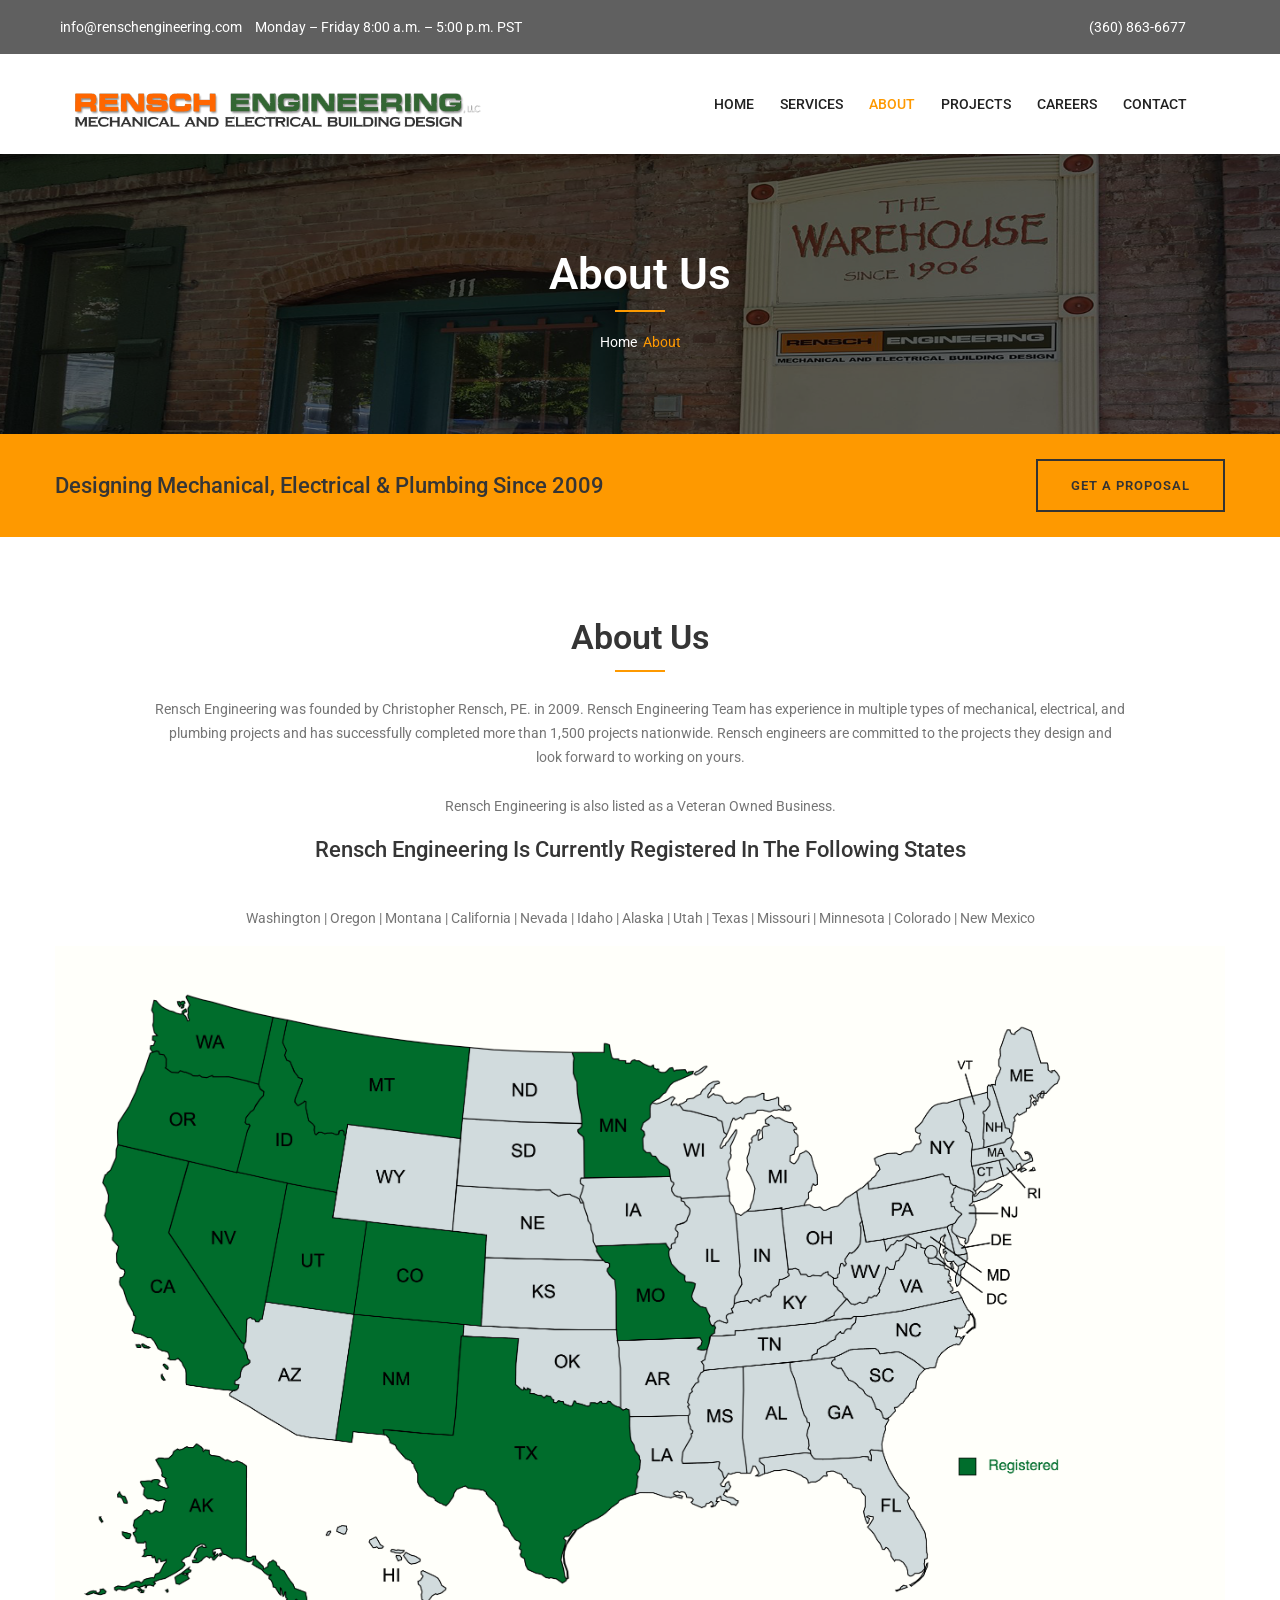
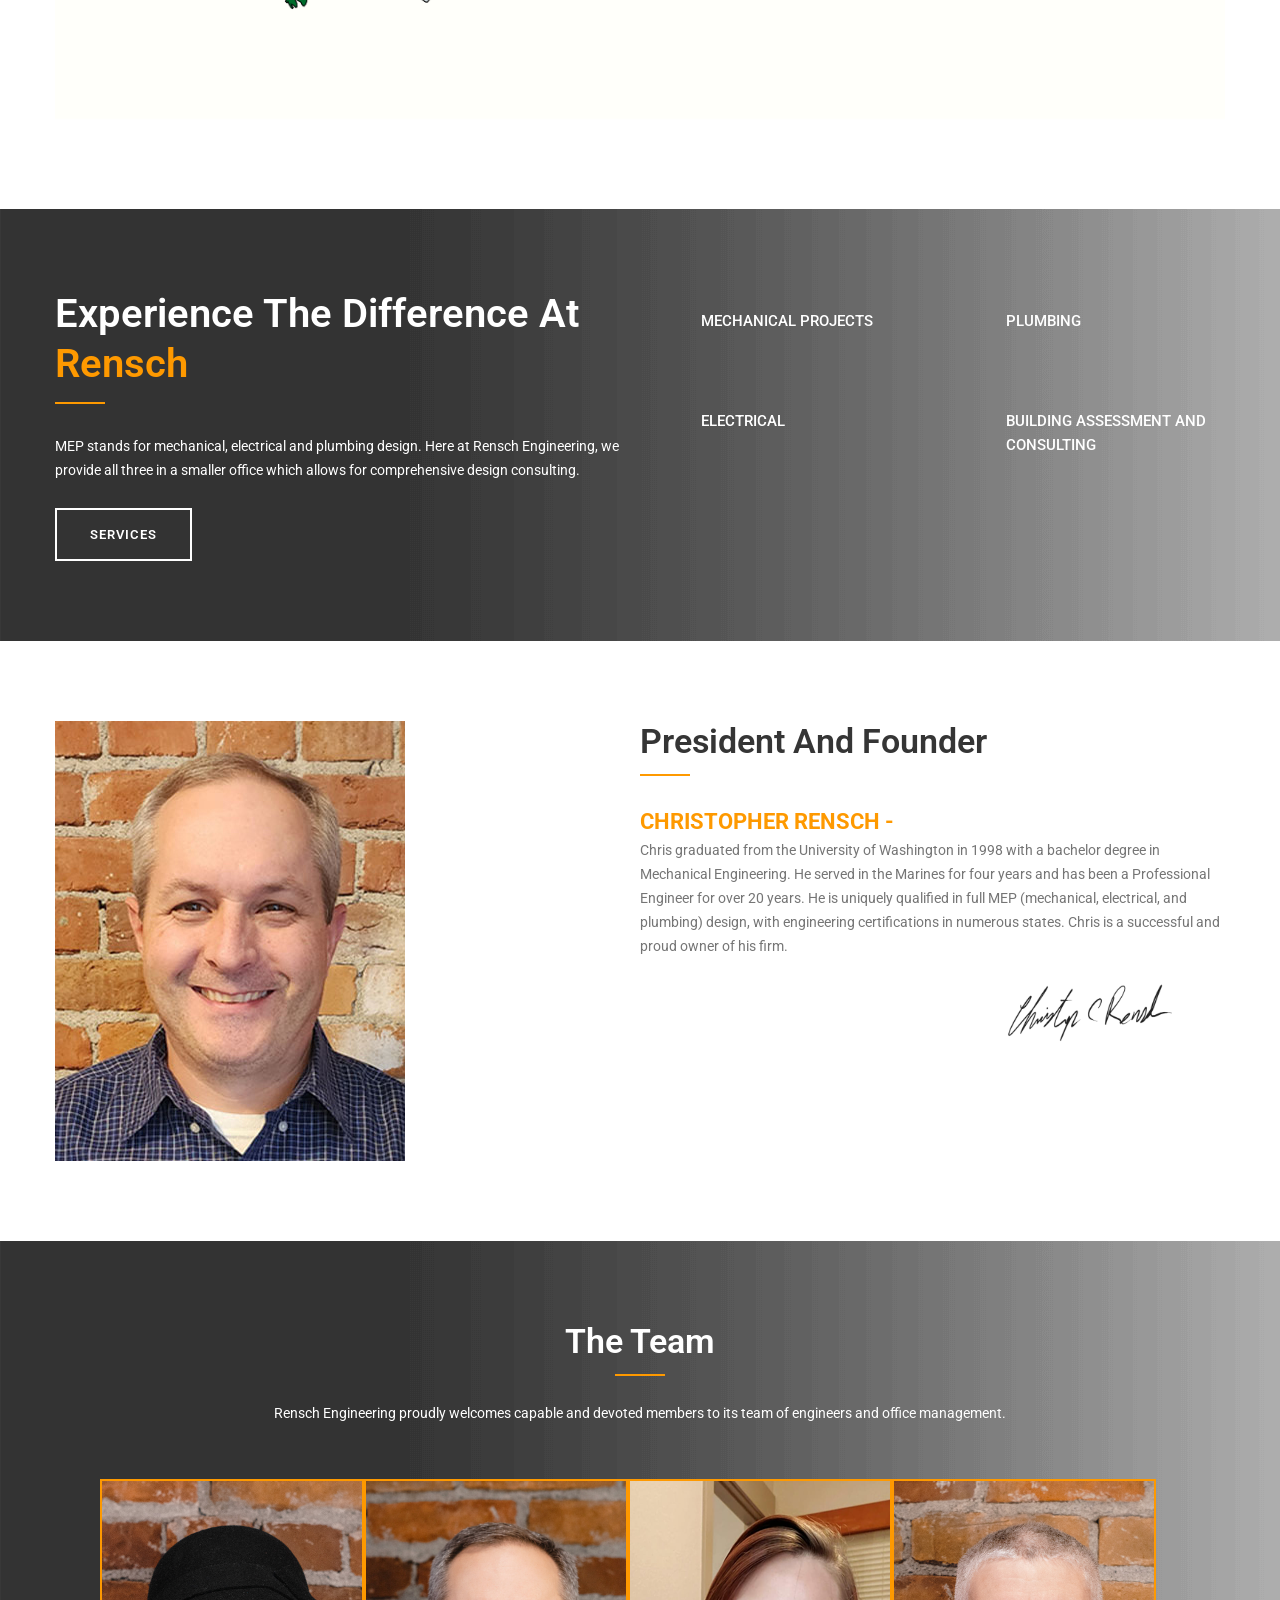
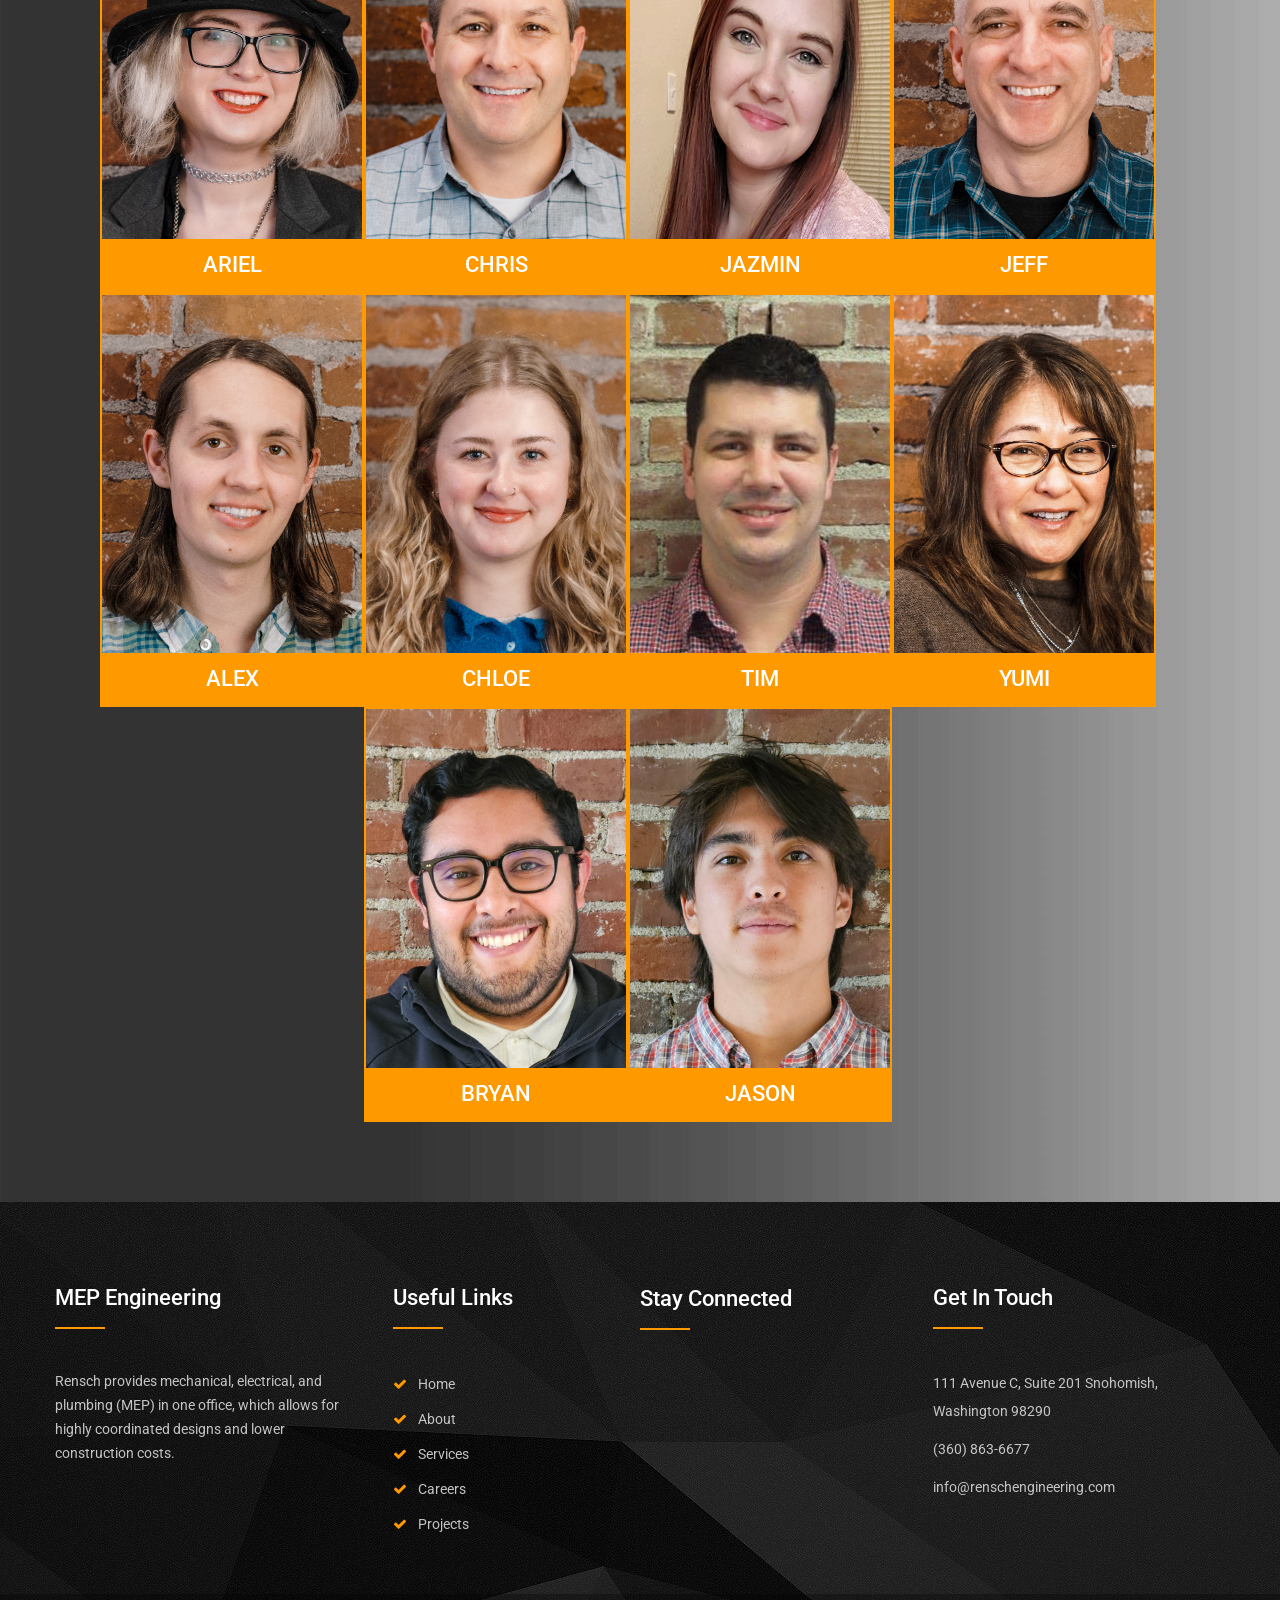
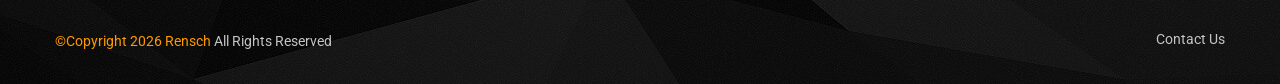
==== commit 62a8162b: "Update employee photos" ====
--- a/about.html
+++ b/about.html
@@ -257,7 +257,7 @@
 
 <div class="team-description">
 <h4><a href="#">ARIEL RENSCH</a></h4>
-<span>Receptionist</span></div>
+<span>Drafter/Admin Assistant</span></div>
 
 <div class="team-social-icon social-icons border  border-0 color-hover">
 <h4>ARIEL</h4>
@@ -309,7 +309,7 @@
 
 <div class="item">
 <div class="team">
-<div class="team-images"><img alt="" class="img-fluid" src="images/team/llex.jpg"/></div>
+<div class="team-images"><img alt="" class="img-fluid" src="images/team/alex.jpg"/></div>
 
 <div class="team-description">
 <h4><a href="#">Alex Guthery</a></h4>
@@ -362,6 +362,48 @@
 </div>
 </div>
 </div>
+
+<!--=================================
+ BRYAN -->
+
+ <div class="item">
+<div class="team">
+<div class="team-images"><img alt="Bryan" class="img-fluid" src="images/team/Bryan.jpg" /></div>
+
+<div class="team-description">
+<h4><a href="#">Bryan Escamilla</a></h4>
+<span>Plumbing Engineer</span></div>
+
+<div class="team-social-icon social-icons border  border-0 color-hover">
+<h4>BRYAN</h4>
+</div>
+</div>
+</div>
+
+<!--=================================
+ JASON -->
+
+<div class="item">
+<div class="team">
+<div class="team-images"><img alt="Jason" class="img-fluid" src="images/team/Jason.jpg" /></div>
+
+<div class="team-description">
+<h4><a href="#">Jason Roth</a></h4>
+<span>Mechanical Intern</span></div>
+
+<div class="team-social-icon social-icons border  border-0 color-hover">
+<h4>JASON</h4>
+</div>
+</div>
+</div>
+
+<!--=================================
+ NEXT TEAM MEMBER -->
+
+
+<!--================================= 
+-->
+
 </div>
 </div>
 </section>
--- a/css/general.css
+++ b/css/general.css
@@ -1453,7 +1453,7 @@
 .team .team-description{background:#353535; text-align:center; padding:10px 15px; position:absolute; bottom:0px; left:0px; width:100%; -webkit-transition:all .3s ease; -o-transition:all .3s ease; transition: all .3s ease;}
 .team .team-description h4{font-size:16px; font-weight:600; line-height:24px; color: #ffffff; text-transform: uppercase; margin:0;}
 .team .team-description span{font-size: 15px; color: #ffd200;}
-.team .team-images img{display:inline-block;transition: all 0.3s ease-in-out; -moz-transition: all 0.3s ease-in-out; -ms-transition: all 0.3s ease-in-out; -o-transition: all 0.3s ease-in-out; -webkit-transition: all 0.3s ease-in-out;}
+.team .team-images img{display:inline-block;transition: all 0.3s ease-in-out; -moz-transition: all 0.3s ease-in-out; -ms-transition: all 0.3s ease-in-out; -o-transition: all 0.3s ease-in-out; -webkit-transition: all 0.3s ease-in-out; max-width:260px;}
 .team:hover .team-images img{-o-transform: scale(1.07); -ms-transform: scale(1.07); -moz-transform: scale(1.07); -webkit-transform: scale(1.07); transform: scale(1.07);}
 .team .team-social-icon{ background: #ffd200; color: #fff; position: absolute; bottom:0px; left: 0px; width: 100%; padding: 10px; text-align: center; -webkit-transition: all .3s ease; -o-transition:all .3s ease; transition:all .3s ease;}
 .team .team-social-icon a{line-height: 24px; font-size: 18px; color: #fff; border:2px solid #fff; width: 35px; height: 35px; line-height: 32px; text-align: center; display: inline-block; margin-right:10px; -webkit-transition: all .3s ease; -o-transition: all .3s ease; transition: all .3s ease;}
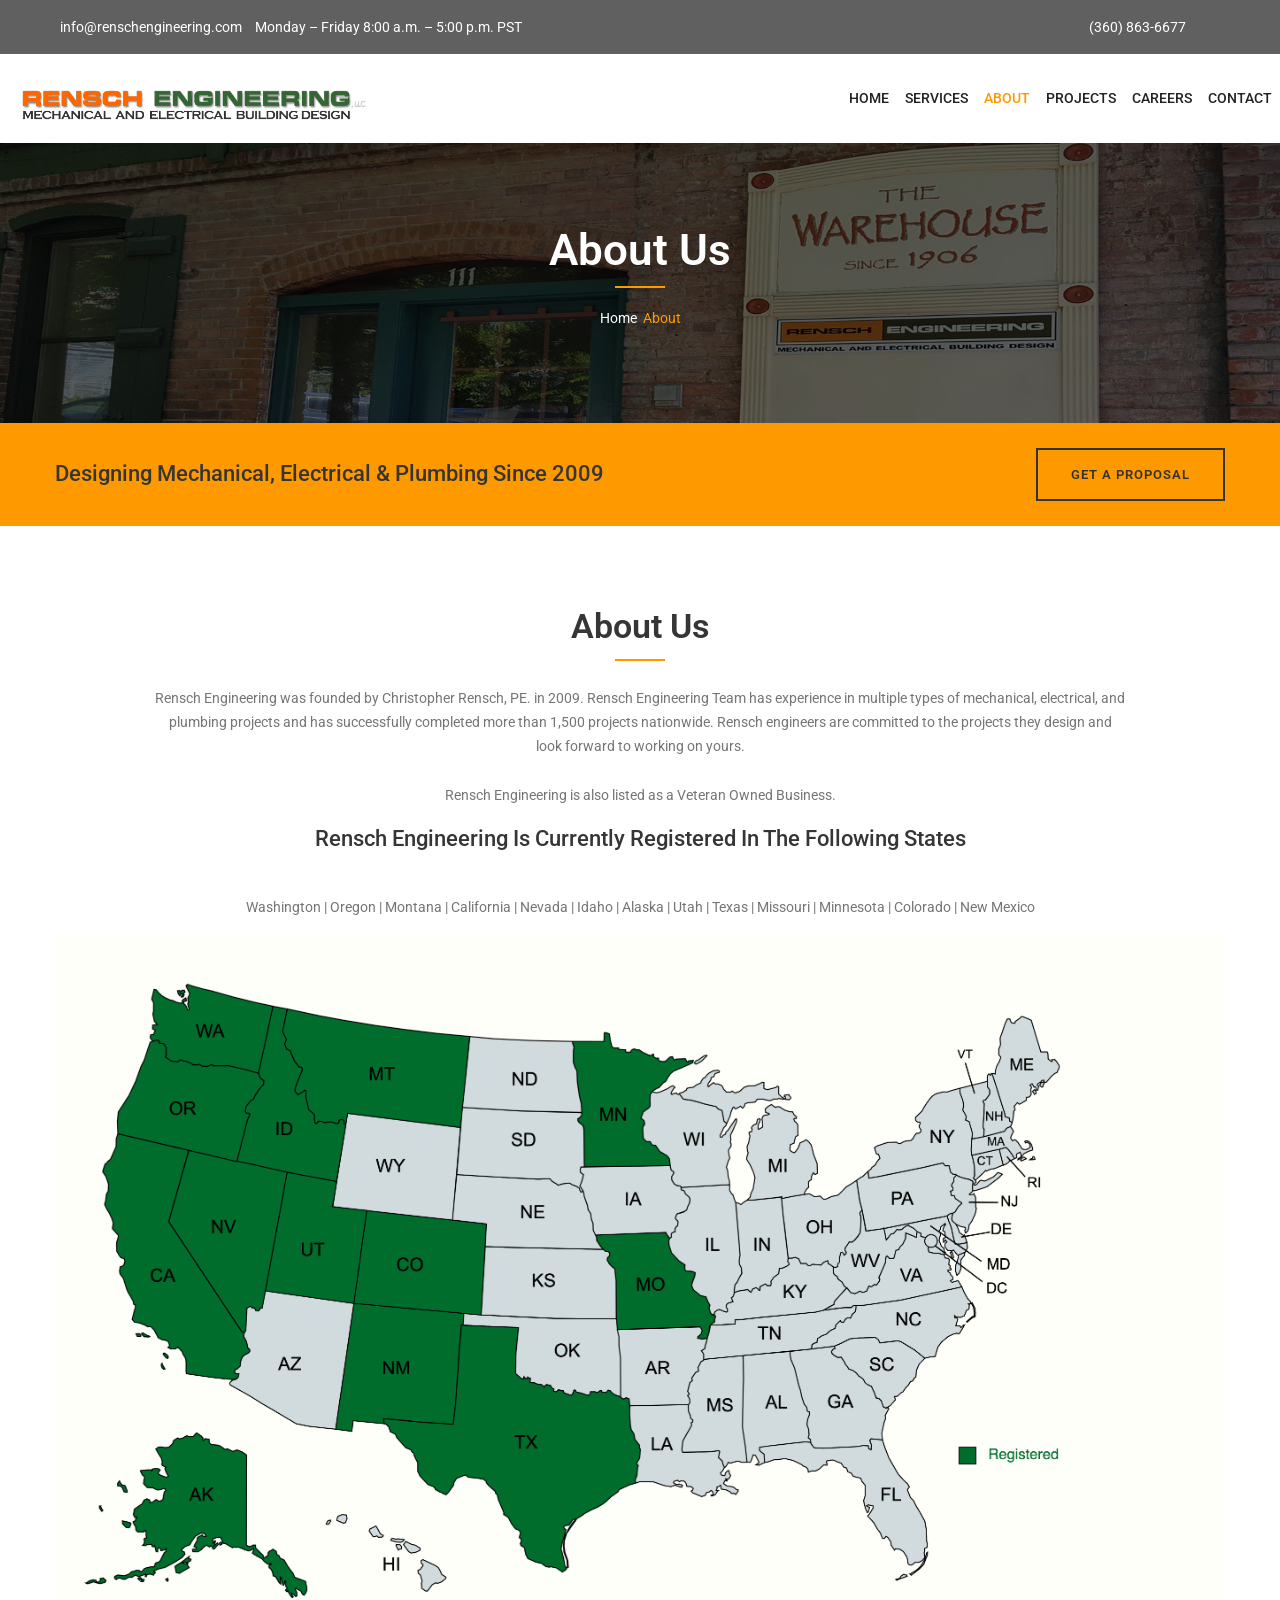
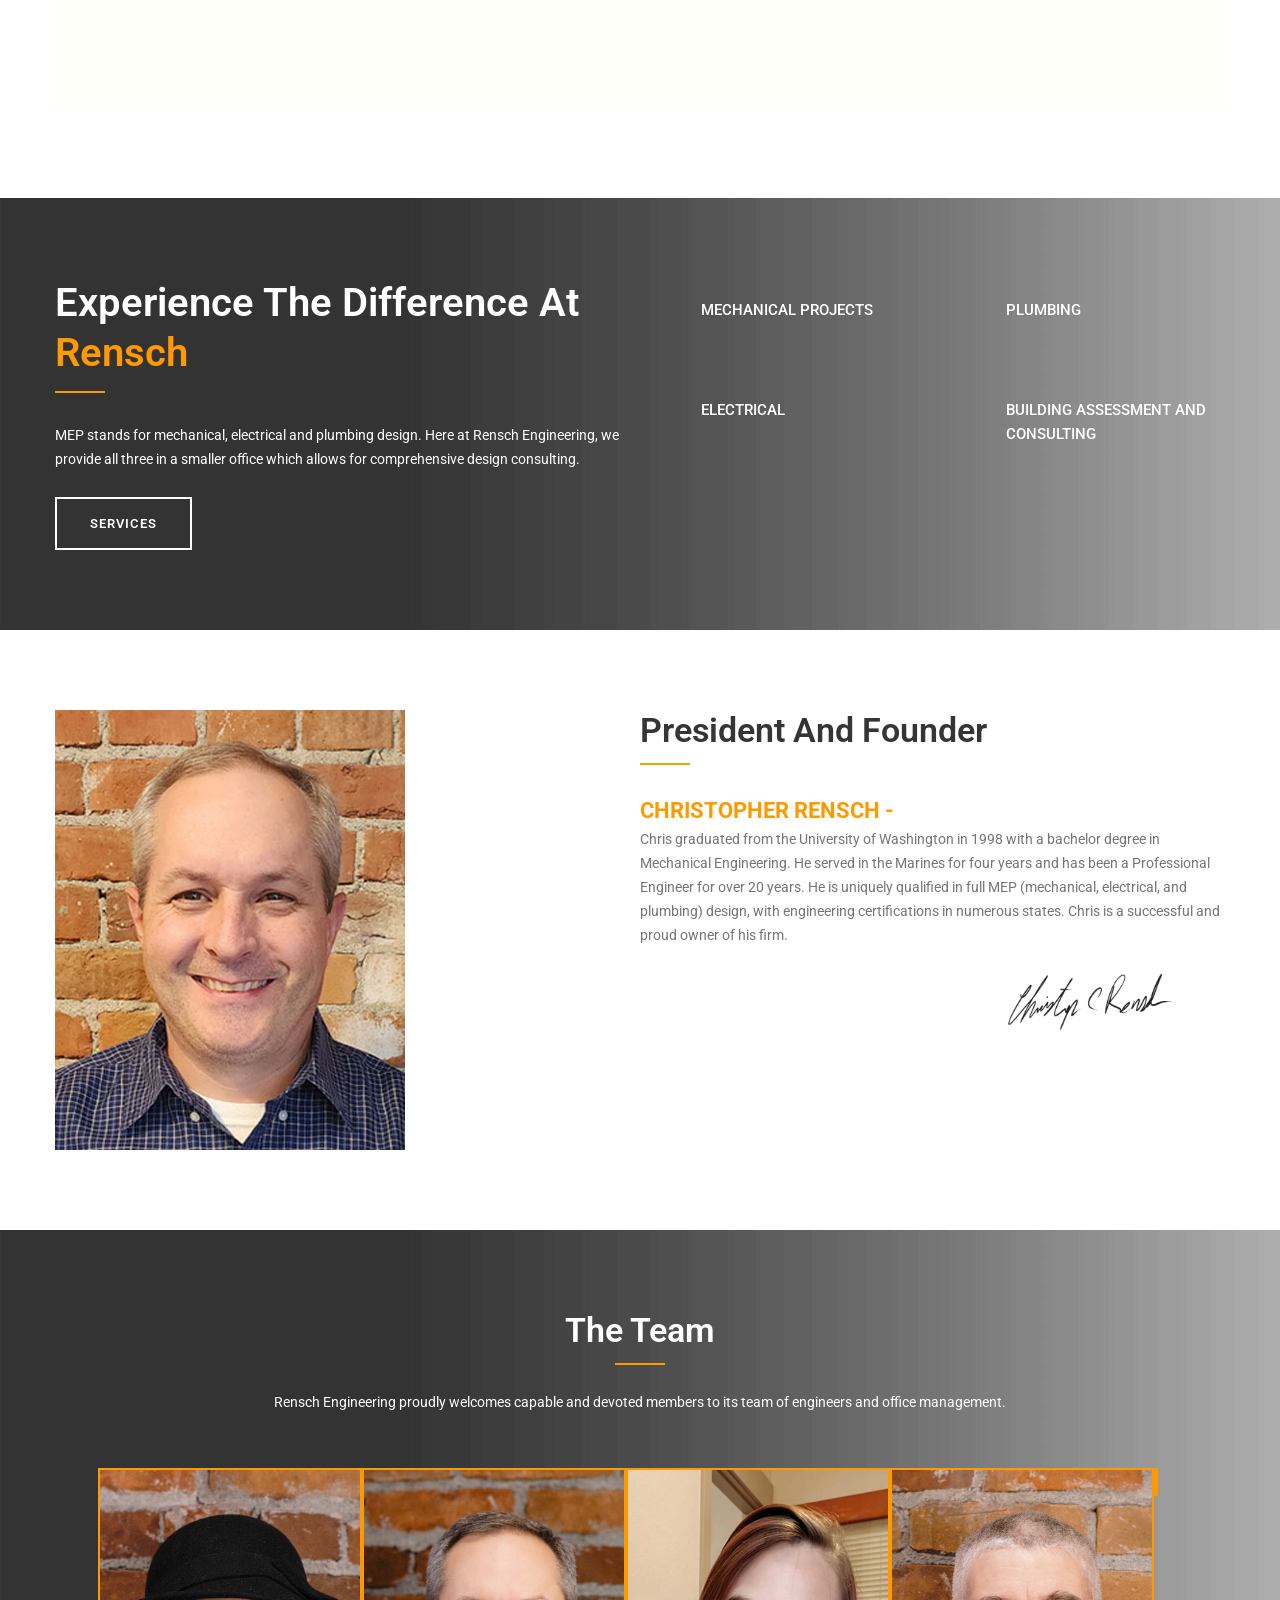
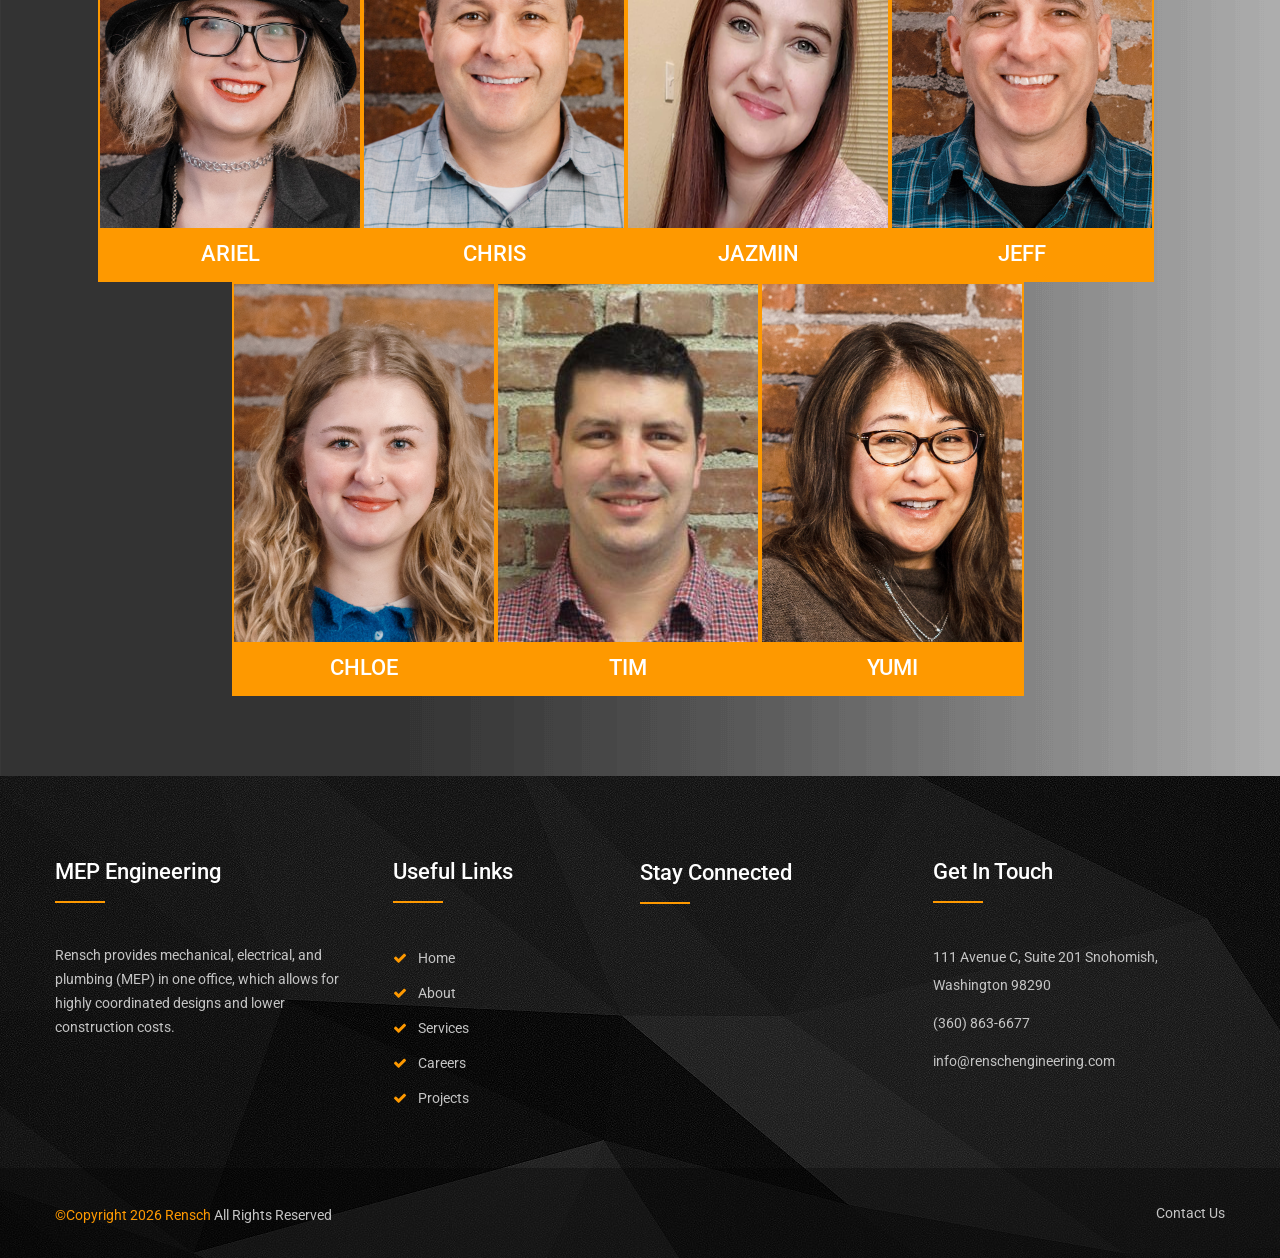
==== commit bf0f9126: "Refactor responsive navigation with Bootstrap collapse" ====
--- a/about.html
+++ b/about.html
@@ -6,13 +6,14 @@
 	<link href="images/favicon.ico" rel="shortcut icon" /><!-- bootstrap -->
 	<link href="css/bootstrap.min.css" rel="stylesheet" type="text/css" /><!--  Roboto font -->
 	<link href="https://fonts.googleapis.com/css?family=Roboto:100,100i,300,300i,400,400i,500,500i,700,700i,900,900i" rel="stylesheet" /><!-- mega menu -->
-	<link href="css/mega-menu/mega_menu.css" rel="stylesheet" type="text/css" /><!-- font-awesome -->
+	<!-- font-awesome -->
 	<link href="css/font-awesome.min.css" rel="stylesheet" type="text/css" /><!-- Flaticon -->
 	<link href="css/flaticon.css" rel="stylesheet" type="text/css" /><!-- owl-carousel -->
 	<link href="css/owl-carousel/owl.carousel.css" rel="stylesheet" type="text/css" /><!-- General style -->
 	<link href="css/general.css" rel="stylesheet" type="text/css" /><!-- main style -->
 	<link href="css/style.css" rel="stylesheet" type="text/css" /><!-- color scheme -->
 	<link href="css/skins/skin-orange.css" rel="stylesheet" type="text/css" />
+<link href="css/navigation.css" rel="stylesheet" type="text/css">
 </head>
 <body data-gr-ext-installed="" data-new-gr-c-s-check-loaded="14.1093.0" data-new-gr-c-s-loaded="14.1093.0"><!--=================================
  preloader -->
@@ -22,8 +23,9 @@
 <!--=================================
 header -->
 
+<div class="sticky-lg-top">
 <header class="clean" id="header">
-<div class="topbar dark">
+<div class="topbar dark d-none d-lg-block">
 <div class="container">
 <div class="row">
 <div class="col-lg-6 col-md-6 col-sm-6">
@@ -51,56 +53,28 @@
 <!--=================================
  mega menu -->
 
-<div class="menu"><!-- menu start -->
-<nav class="mega-menu" id="menu"><!-- menu list items container -->
-<section class="menu-list-items">
-<div class="container">
-<div class="row">
-<div class="col-lg-12 col-md-12 position-relative"><!-- menu logo -->
-<ul class="menu-logo">
-	<li><a href="index.html"><img alt="logo" id="logo_dark_img" src="images/logo2.png" /></a></li>
-</ul>
-<!-- menu links -->
-
-<ul class="menu-links">
-	<li><a href="index.html">Home </a></li>
-	<li></li>
-	<!-- active class --><!-- drop down multilevel  --><!-- 
-                <ul class="drop-down-multilevel left-menu">
-                    <li><a href="index.html">Home v1</a></li>
-                    <li><a href="index-2.html">Home v2</a></li>
-                    <li><a href="index-3.html">Home v3</a></li>
-                    <li><a href="index.html">Home v4</a></li>
-                    <li><a href="index-5.html">Home v5</a></li>
-                </ul>
- -->
-	<li><a href="services.html">Services <!-- <i class="fa fa-angle-down fa-indicator"></i> --></a> <!-- drop down multilevel  --> <!-- 
-                <ul class="drop-down-multilevel left-menu">
-                    <li><a href="#">HVAC</a></li>
-                    <li><a href="#">Lighting</a></li>
-                    <li><a href="#">Mechanical</a></li>
-                    <li><a href="#">Plumbing</a></li>
-                 </ul>
- --></li>
-	<li class="active"><a href="about.html">About</a></li>
-	<li><a href="projects.html">Projects <!-- <i class="fa fa-angle-down fa-indicator"></i> --></a> <!-- drop down multilevel  --> <!-- 
-                <ul class="drop-down-multilevel left-menu">
-                    <li><a href="#">Banks</a></li>
-                    <li><a href="#">Commercial</a></li>
-                    <li><a href="#">Retail</a></li>
-                    <li><a href="#">Schools</a></li>
-                 </ul>
- --></li>
-	<li><a href="careers.html">Careers</a> <!-- drop down full width --> <!--grid column 3--></li>
-	<li><a href="contact.html">Contact</a> <!-- drop down multilevel  --></li>
-</ul>
-</div>
-</div>
-</div>
-</section>
+<nav class="navbar navbar-expand-lg navbar-light site-navbar py-0" aria-label="Main navigation">
+  <div class="container-fluid px-0">
+    <a class="navbar-brand col col-lg-auto ms-3 me-4 me-lg-5 my-3 p-0" href="index.html" aria-label="Rensch Engineering home">
+      <img class="img-fluid d-block" src="images/logo2.png" width="351" height="67" alt="Rensch Engineering">
+    </a>
+    <button class="navbar-toggler flex-shrink-0 me-3" type="button" data-bs-toggle="collapse" data-bs-target="#main-navigation" aria-controls="main-navigation" aria-expanded="false" aria-label="Toggle main navigation">
+      <span class="site-menu-icon" aria-hidden="true"><span></span><span></span><span></span></span>
+    </button>
+    <div class="collapse navbar-collapse justify-content-lg-end" id="main-navigation">
+      <ul class="navbar-nav list-unstyled mb-0 ps-0">
+          <li class="nav-item m-0 p-0"><a class="nav-link" href="index.html">Home</a></li>
+          <li class="nav-item m-0 p-0"><a class="nav-link" href="services.html">Services</a></li>
+          <li class="nav-item m-0 p-0"><a class="nav-link active" aria-current="page" href="about.html">About</a></li>
+          <li class="nav-item m-0 p-0"><a class="nav-link" href="projects.html">Projects</a></li>
+          <li class="nav-item m-0 p-0"><a class="nav-link" href="careers.html">Careers</a></li>
+          <li class="nav-item m-0 p-0"><a class="nav-link" href="contact.html">Contact</a></li>
+      </ul>
+    </div>
+  </div>
 </nav>
-<!-- menu end --></div>
 </header>
+</div>
 <!--=================================
  header --><!--=================================
  banner -->
@@ -257,7 +231,7 @@
 
 <div class="team-description">
 <h4><a href="#">ARIEL RENSCH</a></h4>
-<span>Drafter/Admin Assistant</span></div>
+<span>Receptionist</span></div>
 
 <div class="team-social-icon social-icons border  border-0 color-hover">
 <h4>ARIEL</h4>
@@ -309,7 +283,7 @@
 
 <div class="item">
 <div class="team">
-<div class="team-images"><img alt="" class="img-fluid" src="images/team/alex.jpg"/></div>
+<div class="team-images"><img alt="" class="img-fluid" src="images/team/llex.jpg"/></div>
 
 <div class="team-description">
 <h4><a href="#">Alex Guthery</a></h4>
@@ -362,48 +336,6 @@
 </div>
 </div>
 </div>
-
-<!--=================================
- BRYAN -->
-
- <div class="item">
-<div class="team">
-<div class="team-images"><img alt="Bryan" class="img-fluid" src="images/team/Bryan.jpg" /></div>
-
-<div class="team-description">
-<h4><a href="#">Bryan Escamilla</a></h4>
-<span>Plumbing Engineer</span></div>
-
-<div class="team-social-icon social-icons border  border-0 color-hover">
-<h4>BRYAN</h4>
-</div>
-</div>
-</div>
-
-<!--=================================
- JASON -->
-
-<div class="item">
-<div class="team">
-<div class="team-images"><img alt="Jason" class="img-fluid" src="images/team/Jason.jpg" /></div>
-
-<div class="team-description">
-<h4><a href="#">Jason Roth</a></h4>
-<span>Mechanical Intern</span></div>
-
-<div class="team-social-icon social-icons border  border-0 color-hover">
-<h4>JASON</h4>
-</div>
-</div>
-</div>
-
-<!--=================================
- NEXT TEAM MEMBER -->
-
-
-<!--================================= 
--->
-
 </div>
 </div>
 </section>
@@ -513,5 +445,5 @@
 
 <div id="back-to-top"></div>
 <!--=================================
- jquery --><!-- jquery  --><script type="text/javascript" src="js/jquery-3.6.0.min.js"></script><!-- popper.min --><script type="text/javascript" src="js/popper.min.js"></script><!-- bootstrap --><script type="text/javascript" src="js/bootstrap.min.js"></script><!-- appear --><script type="text/javascript" src="js/jquery.appear.js"></script><!-- Menu --><script type="text/javascript" src="js/mega-menu/mega_menu.js"></script><!-- owl-carousel --><script type="text/javascript" src="js/owl-carousel/owl.carousel.min.js"></script><!-- counter --><script type="text/javascript" src="js/counter/jquery.countTo.js"></script><!-- counter --><script type="text/javascript" src="js/jquery.vide.js"></script><!-- custom --><script type="text/javascript" src="js/custom.js"></script><grammarly-desktop-integration data-grammarly-shadow-root="true"></grammarly-desktop-integration></body>
+ jquery --><!-- jquery  --><script type="text/javascript" src="js/jquery-3.6.0.min.js"></script><!-- popper.min --><script type="text/javascript" src="js/popper.min.js"></script><!-- bootstrap --><script type="text/javascript" src="js/bootstrap.min.js"></script><!-- appear --><script type="text/javascript" src="js/jquery.appear.js"></script><!-- Menu --><!-- owl-carousel --><script type="text/javascript" src="js/owl-carousel/owl.carousel.min.js"></script><!-- counter --><script type="text/javascript" src="js/counter/jquery.countTo.js"></script><!-- counter --><script type="text/javascript" src="js/jquery.vide.js"></script><!-- custom --><script type="text/javascript" src="js/custom.js"></script><grammarly-desktop-integration data-grammarly-shadow-root="true"></grammarly-desktop-integration></body>
 </html>
--- a/css/navigation.css
+++ b/css/navigation.css
@@ -0,0 +1,36 @@
+/* Bootstrap owns layout, collapse behavior and the lg breakpoint. */
+.site-navbar { background: #fff; }
+.site-navbar-home { background: orange; }
+.site-navbar .navbar-brand { min-width: 0; max-width: 351px; }
+.site-navbar .navbar-brand img { width: 351px; height: auto; }
+.site-navbar .navbar-toggler { min-width: 44px; min-height: 44px; border: 0; color: #333; }
+.site-navbar .navbar-toggler:focus { box-shadow: none; }
+.site-navbar .navbar-nav { list-style: none; }
+.site-navbar .navbar-collapse { background: #151515; }
+.site-navbar .nav-item { border-bottom: 1px solid rgba(255, 255, 255, 0.25); }
+.site-navbar .nav-item:last-child { border-bottom: 0; }
+.site-navbar.navbar-light .navbar-nav .nav-link { color: #fff; padding: 10px 20px; font-size: 14px; font-weight: 500; text-transform: uppercase; }
+.site-navbar.navbar-light .navbar-nav .nav-link.active,
+.site-navbar.navbar-light .navbar-nav .nav-link:hover { color: #fe9900; }
+.site-navbar a:focus-visible,
+.site-navbar button:focus-visible { outline: 3px solid #a85f00; outline-offset: 3px; }
+
+.site-menu-icon { display: block; position: relative; width: 30px; height: 24px; }
+.site-menu-icon > span { position: absolute; left: 0; width: 100%; height: 2px; background: currentColor; transition: transform 200ms ease, opacity 200ms ease; }
+.site-menu-icon > span:nth-child(1) { top: 3px; }
+.site-menu-icon > span:nth-child(2) { top: 11px; }
+.site-menu-icon > span:nth-child(3) { top: 19px; }
+.navbar-toggler[aria-expanded="true"] .site-menu-icon > span:nth-child(1) { transform: translateY(8px) rotate(45deg); }
+.navbar-toggler[aria-expanded="true"] .site-menu-icon > span:nth-child(2) { opacity: 0; }
+.navbar-toggler[aria-expanded="true"] .site-menu-icon > span:nth-child(3) { transform: translateY(-8px) rotate(-45deg); }
+
+/* Necessary theme-only override: Bootstrap has no responsive background/text
+   utilities for switching the same collapse panel from dark mobile to desktop. */
+@media (min-width: 992px) {
+  .site-navbar .navbar-collapse { background: transparent; }
+  .site-navbar .nav-item { border-bottom: 0; }
+  .site-navbar.navbar-light .navbar-nav .nav-link { color: #222; padding: 8px; }
+  .site-navbar.navbar-light .navbar-nav .nav-link.active,
+  .site-navbar.navbar-light .navbar-nav .nav-link:hover { color: #fe9900; }
+  .site-navbar-home.navbar-light .navbar-nav .nav-link.active { color: #fff; }
+}
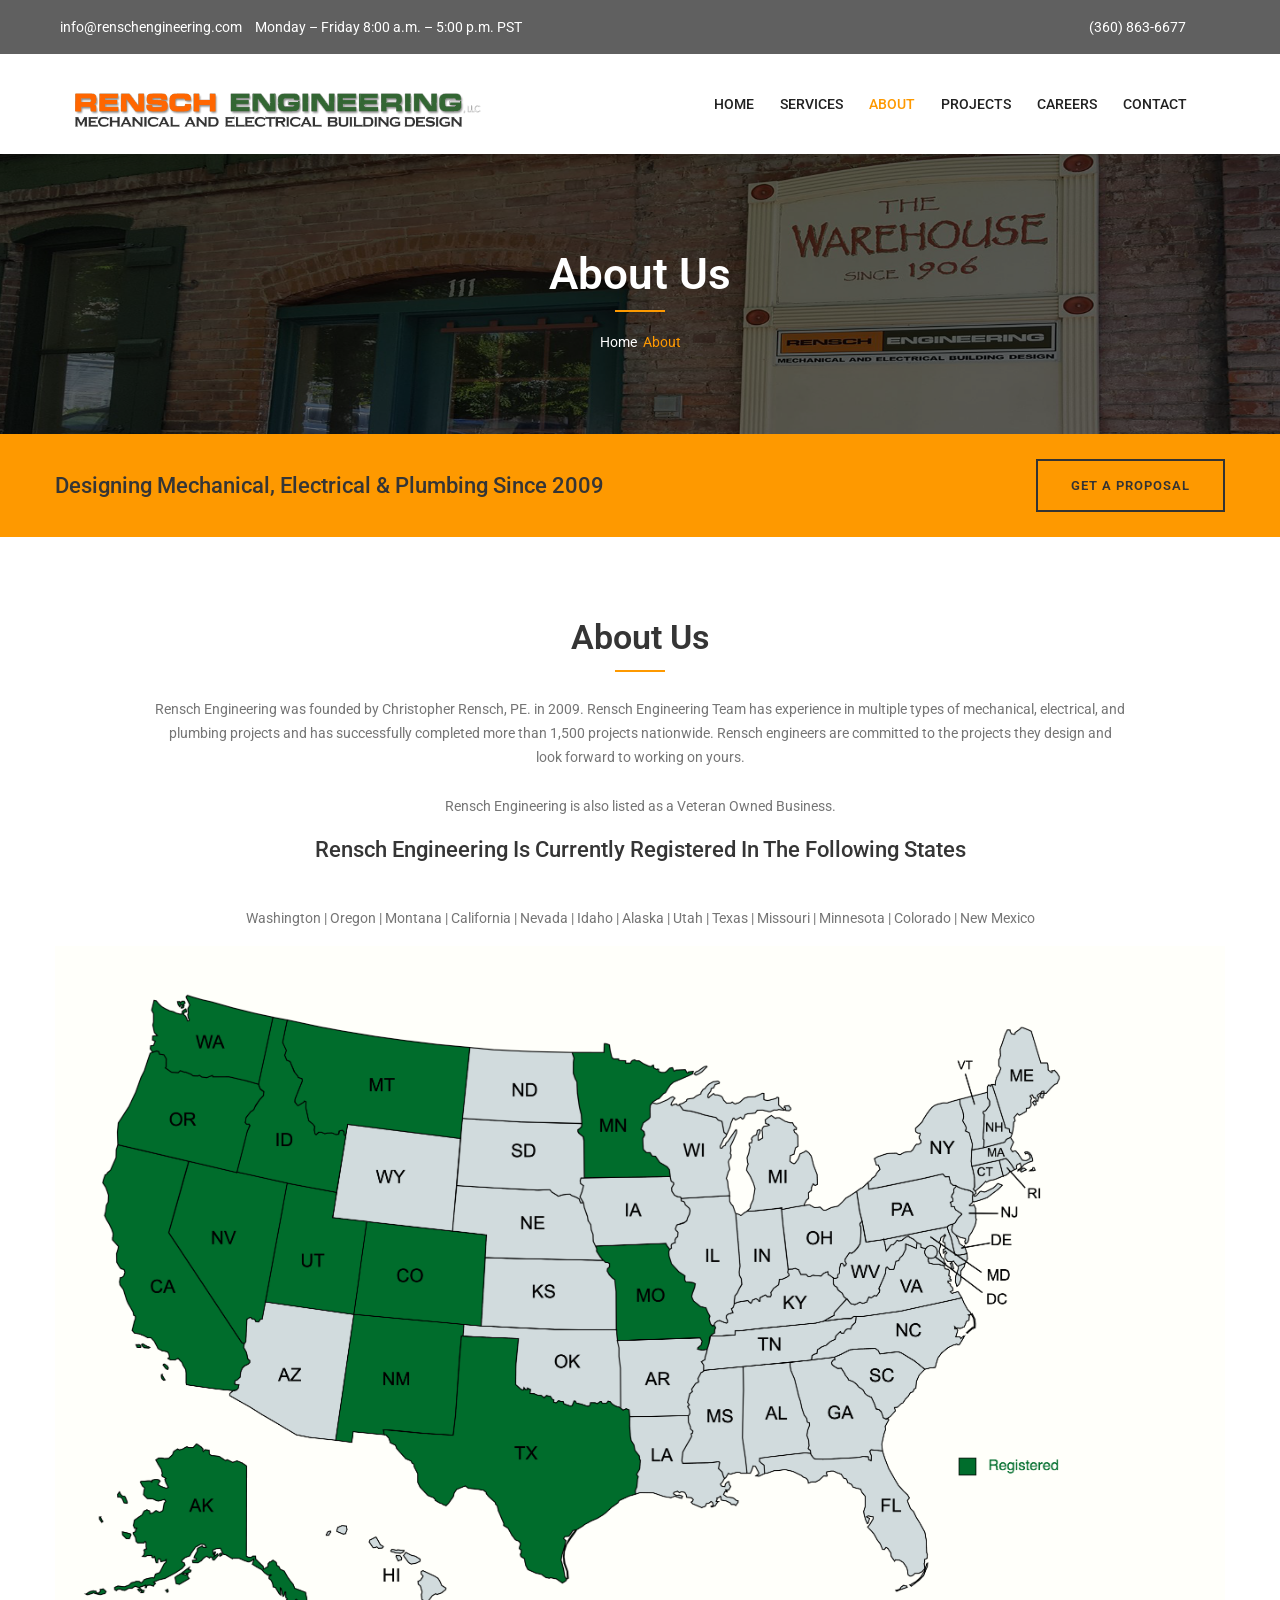
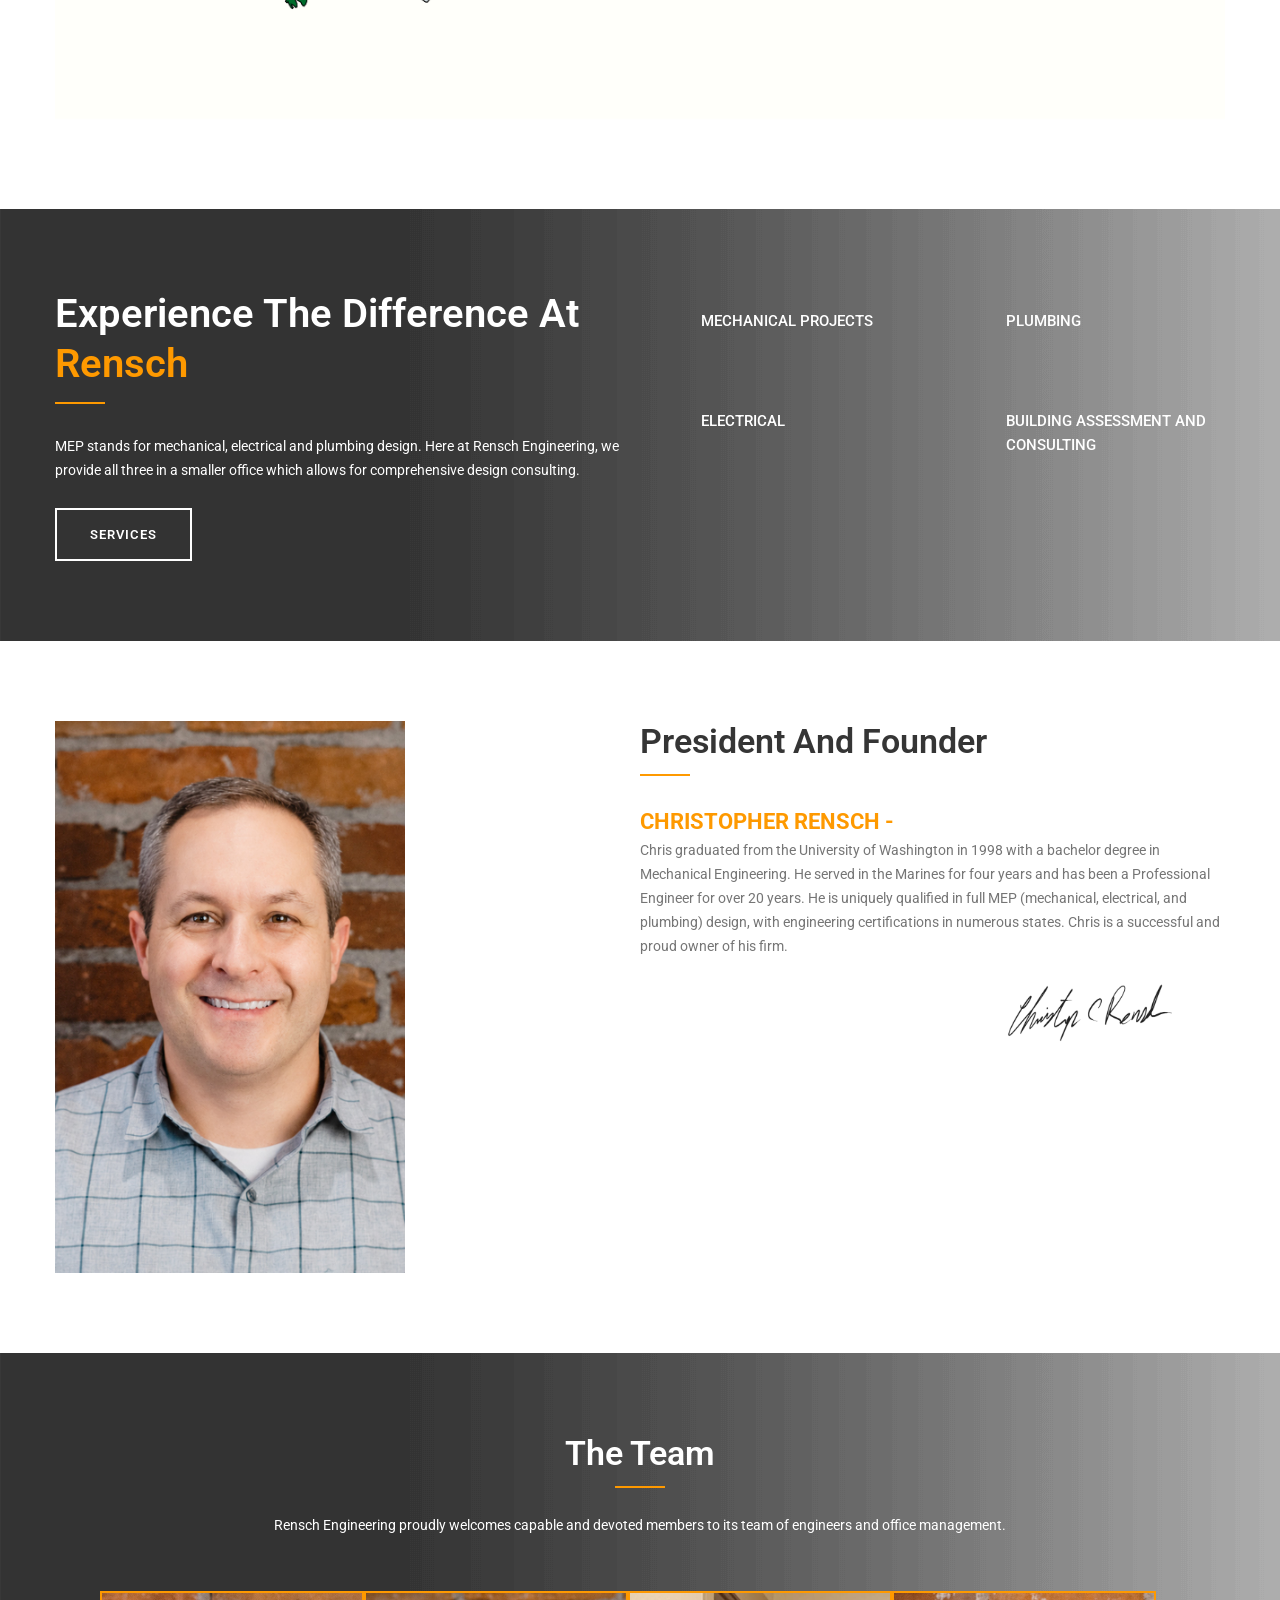
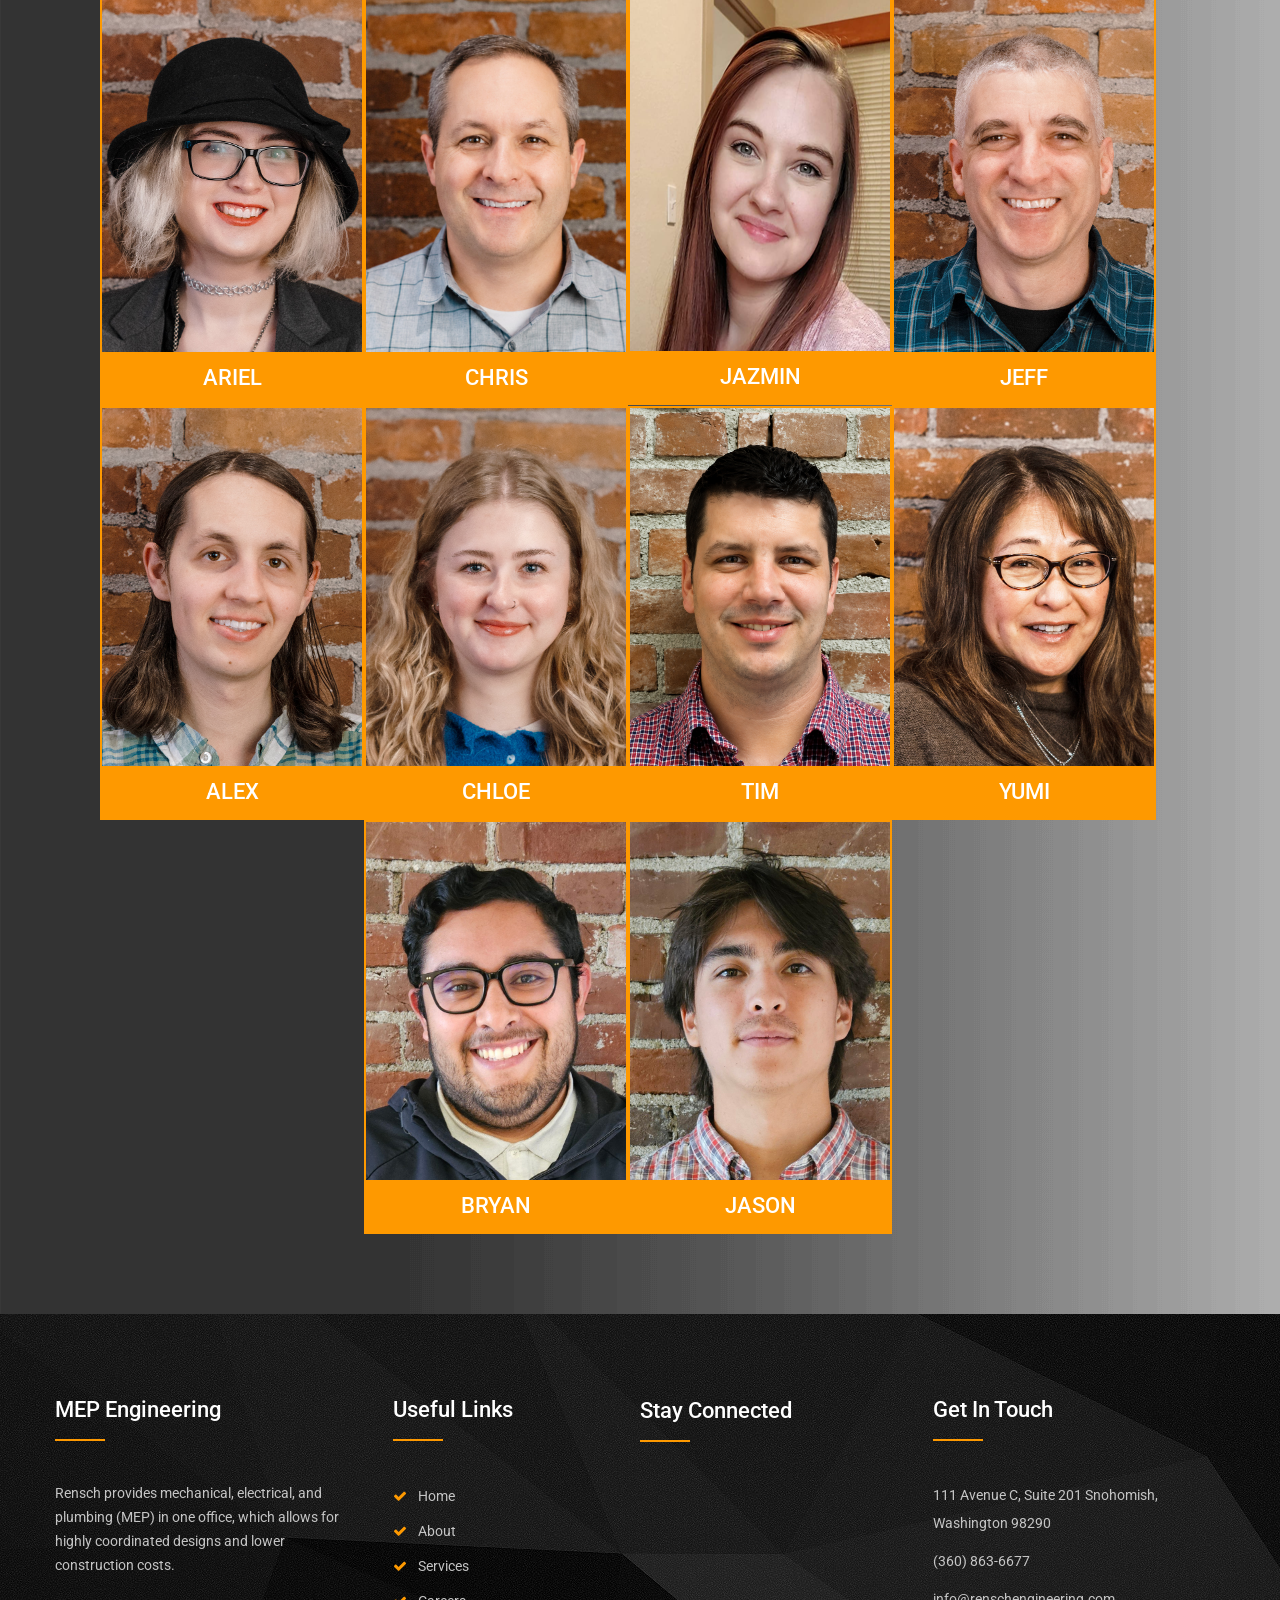
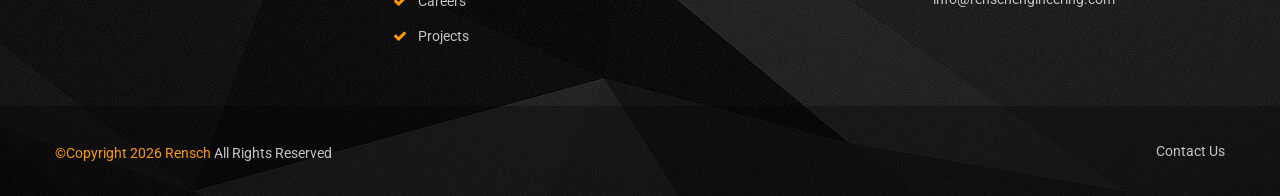
==== commit 3067265d: "Sync additional team photo changes already live in production" ====
--- a/about.html
+++ b/about.html
@@ -6,14 +6,13 @@
 	<link href="images/favicon.ico" rel="shortcut icon" /><!-- bootstrap -->
 	<link href="css/bootstrap.min.css" rel="stylesheet" type="text/css" /><!--  Roboto font -->
 	<link href="https://fonts.googleapis.com/css?family=Roboto:100,100i,300,300i,400,400i,500,500i,700,700i,900,900i" rel="stylesheet" /><!-- mega menu -->
-	<!-- font-awesome -->
+	<link href="css/mega-menu/mega_menu.css" rel="stylesheet" type="text/css" /><!-- font-awesome -->
 	<link href="css/font-awesome.min.css" rel="stylesheet" type="text/css" /><!-- Flaticon -->
 	<link href="css/flaticon.css" rel="stylesheet" type="text/css" /><!-- owl-carousel -->
 	<link href="css/owl-carousel/owl.carousel.css" rel="stylesheet" type="text/css" /><!-- General style -->
 	<link href="css/general.css" rel="stylesheet" type="text/css" /><!-- main style -->
 	<link href="css/style.css" rel="stylesheet" type="text/css" /><!-- color scheme -->
 	<link href="css/skins/skin-orange.css" rel="stylesheet" type="text/css" />
-<link href="css/navigation.css" rel="stylesheet" type="text/css">
 </head>
 <body data-gr-ext-installed="" data-new-gr-c-s-check-loaded="14.1093.0" data-new-gr-c-s-loaded="14.1093.0"><!--=================================
  preloader -->
@@ -23,9 +22,8 @@
 <!--=================================
 header -->
 
-<div class="sticky-lg-top">
 <header class="clean" id="header">
-<div class="topbar dark d-none d-lg-block">
+<div class="topbar dark">
 <div class="container">
 <div class="row">
 <div class="col-lg-6 col-md-6 col-sm-6">
@@ -53,28 +51,56 @@
 <!--=================================
  mega menu -->
 
-<nav class="navbar navbar-expand-lg navbar-light site-navbar py-0" aria-label="Main navigation">
-  <div class="container-fluid px-0">
-    <a class="navbar-brand col col-lg-auto ms-3 me-4 me-lg-5 my-3 p-0" href="index.html" aria-label="Rensch Engineering home">
-      <img class="img-fluid d-block" src="images/logo2.png" width="351" height="67" alt="Rensch Engineering">
-    </a>
-    <button class="navbar-toggler flex-shrink-0 me-3" type="button" data-bs-toggle="collapse" data-bs-target="#main-navigation" aria-controls="main-navigation" aria-expanded="false" aria-label="Toggle main navigation">
-      <span class="site-menu-icon" aria-hidden="true"><span></span><span></span><span></span></span>
-    </button>
-    <div class="collapse navbar-collapse justify-content-lg-end" id="main-navigation">
-      <ul class="navbar-nav list-unstyled mb-0 ps-0">
-          <li class="nav-item m-0 p-0"><a class="nav-link" href="index.html">Home</a></li>
-          <li class="nav-item m-0 p-0"><a class="nav-link" href="services.html">Services</a></li>
-          <li class="nav-item m-0 p-0"><a class="nav-link active" aria-current="page" href="about.html">About</a></li>
-          <li class="nav-item m-0 p-0"><a class="nav-link" href="projects.html">Projects</a></li>
-          <li class="nav-item m-0 p-0"><a class="nav-link" href="careers.html">Careers</a></li>
-          <li class="nav-item m-0 p-0"><a class="nav-link" href="contact.html">Contact</a></li>
-      </ul>
-    </div>
-  </div>
+<div class="menu"><!-- menu start -->
+<nav class="mega-menu" id="menu"><!-- menu list items container -->
+<section class="menu-list-items">
+<div class="container">
+<div class="row">
+<div class="col-lg-12 col-md-12 position-relative"><!-- menu logo -->
+<ul class="menu-logo">
+	<li><a href="index.html"><img alt="logo" id="logo_dark_img" src="images/logo2.png" /></a></li>
+</ul>
+<!-- menu links -->
+
+<ul class="menu-links">
+	<li><a href="index.html">Home </a></li>
+	<li></li>
+	<!-- active class --><!-- drop down multilevel  --><!-- 
+                <ul class="drop-down-multilevel left-menu">
+                    <li><a href="index.html">Home v1</a></li>
+                    <li><a href="index-2.html">Home v2</a></li>
+                    <li><a href="index-3.html">Home v3</a></li>
+                    <li><a href="index.html">Home v4</a></li>
+                    <li><a href="index-5.html">Home v5</a></li>
+                </ul>
+ -->
+	<li><a href="services.html">Services <!-- <i class="fa fa-angle-down fa-indicator"></i> --></a> <!-- drop down multilevel  --> <!-- 
+                <ul class="drop-down-multilevel left-menu">
+                    <li><a href="#">HVAC</a></li>
+                    <li><a href="#">Lighting</a></li>
+                    <li><a href="#">Mechanical</a></li>
+                    <li><a href="#">Plumbing</a></li>
+                 </ul>
+ --></li>
+	<li class="active"><a href="about.html">About</a></li>
+	<li><a href="projects.html">Projects <!-- <i class="fa fa-angle-down fa-indicator"></i> --></a> <!-- drop down multilevel  --> <!-- 
+                <ul class="drop-down-multilevel left-menu">
+                    <li><a href="#">Banks</a></li>
+                    <li><a href="#">Commercial</a></li>
+                    <li><a href="#">Retail</a></li>
+                    <li><a href="#">Schools</a></li>
+                 </ul>
+ --></li>
+	<li><a href="careers.html">Careers</a> <!-- drop down full width --> <!--grid column 3--></li>
+	<li><a href="contact.html">Contact</a> <!-- drop down multilevel  --></li>
+</ul>
+</div>
+</div>
+</div>
+</section>
 </nav>
+<!-- menu end --></div>
 </header>
-</div>
 <!--=================================
  header --><!--=================================
  banner -->
@@ -194,7 +220,7 @@
 <section class="page-section-ptb pb-50">
 <div class="container">
 <div class="row">
-<div class="col-md-6 mb-30"><img alt="" class="img-fluid" src="images/team/chris1.jpg" /></div>
+<div class="col-md-6 mb-30"><img alt="President and Founder: Christopher Rensch" style="max-width: 350px" class="img-fluid" src="images/team/chris2.png" /></div>
 
 <div class="col-md-6">
 <div class="section-title">
@@ -231,7 +257,7 @@
 
 <div class="team-description">
 <h4><a href="#">ARIEL RENSCH</a></h4>
-<span>Receptionist</span></div>
+<span>Drafter/Admin Assistant</span></div>
 
 <div class="team-social-icon social-icons border  border-0 color-hover">
 <h4>ARIEL</h4>
@@ -283,7 +309,7 @@
 
 <div class="item">
 <div class="team">
-<div class="team-images"><img alt="" class="img-fluid" src="images/team/llex.jpg"/></div>
+<div class="team-images"><img alt="" class="img-fluid" src="images/team/alex.jpg"/></div>
 
 <div class="team-description">
 <h4><a href="#">Alex Guthery</a></h4>
@@ -336,6 +362,48 @@
 </div>
 </div>
 </div>
+
+<!--=================================
+ BRYAN -->
+
+ <div class="item">
+<div class="team">
+<div class="team-images"><img alt="Bryan" class="img-fluid" src="images/team/Bryan.jpg" /></div>
+
+<div class="team-description">
+<h4><a href="#">Bryan Escamilla</a></h4>
+<span>Plumbing Engineer</span></div>
+
+<div class="team-social-icon social-icons border  border-0 color-hover">
+<h4>BRYAN</h4>
+</div>
+</div>
+</div>
+
+<!--=================================
+ JASON -->
+
+<div class="item">
+<div class="team">
+<div class="team-images"><img alt="Jason" class="img-fluid" src="images/team/Jason.jpg" /></div>
+
+<div class="team-description">
+<h4><a href="#">Jason Roth</a></h4>
+<span>Mechanical Intern</span></div>
+
+<div class="team-social-icon social-icons border  border-0 color-hover">
+<h4>JASON</h4>
+</div>
+</div>
+</div>
+
+<!--=================================
+ NEXT TEAM MEMBER -->
+
+
+<!--================================= 
+-->
+
 </div>
 </div>
 </section>
@@ -445,5 +513,5 @@
 
 <div id="back-to-top"></div>
 <!--=================================
- jquery --><!-- jquery  --><script type="text/javascript" src="js/jquery-3.6.0.min.js"></script><!-- popper.min --><script type="text/javascript" src="js/popper.min.js"></script><!-- bootstrap --><script type="text/javascript" src="js/bootstrap.min.js"></script><!-- appear --><script type="text/javascript" src="js/jquery.appear.js"></script><!-- Menu --><!-- owl-carousel --><script type="text/javascript" src="js/owl-carousel/owl.carousel.min.js"></script><!-- counter --><script type="text/javascript" src="js/counter/jquery.countTo.js"></script><!-- counter --><script type="text/javascript" src="js/jquery.vide.js"></script><!-- custom --><script type="text/javascript" src="js/custom.js"></script><grammarly-desktop-integration data-grammarly-shadow-root="true"></grammarly-desktop-integration></body>
+ jquery --><!-- jquery  --><script type="text/javascript" src="js/jquery-3.6.0.min.js"></script><!-- popper.min --><script type="text/javascript" src="js/popper.min.js"></script><!-- bootstrap --><script type="text/javascript" src="js/bootstrap.min.js"></script><!-- appear --><script type="text/javascript" src="js/jquery.appear.js"></script><!-- Menu --><script type="text/javascript" src="js/mega-menu/mega_menu.js"></script><!-- owl-carousel --><script type="text/javascript" src="js/owl-carousel/owl.carousel.min.js"></script><!-- counter --><script type="text/javascript" src="js/counter/jquery.countTo.js"></script><!-- counter --><script type="text/javascript" src="js/jquery.vide.js"></script><!-- custom --><script type="text/javascript" src="js/custom.js"></script><grammarly-desktop-integration data-grammarly-shadow-root="true"></grammarly-desktop-integration></body>
 </html>
--- a/css/mega-menu/mega_menu.css
+++ b/css/mega-menu/mega_menu.css
@@ -0,0 +1,1871 @@
+/* GOOGLE FONT */
+
+/* MENU BASIC LAYOUT */
+.mega-menu {
+  margin: 0 auto;
+  padding: 0;
+  display: block;
+  float: none;
+  position: relative;
+  z-index: 999;
+/*  max-width: 1280px;
+  width: 100%;*/
+  font-size: 16px;
+  min-height: 100px;
+  clear: both;
+  box-sizing: border-box;
+}
+@media screen and (max-width: 991px) {
+  .mega-menu {
+    /*float: left;*/
+    margin: 0;
+    /*min-width: 200px;*/
+  }
+}
+.mega-menu * {
+  outline: none;
+  list-style: none;
+  text-decoration: none;
+  box-sizing: border-box !important;
+  font-weight: 400;
+/*   -webkit-tap-highlight-color: orange; */
+  -webkit-tap-highlight-color: transparent; 
+  text-align: left;
+}
+
+@media screen and (max-width: 991px) {
+  .mega-menu * {
+    word-break: break-all;
+  }
+}
+.mega-menu i.fa {
+  /*----------------------------- FONT AWESOME ICONS */
+  font-family: "FontAwesome";
+}
+.mega-menu img {
+  /*------------------------------- IMAGE */
+  margin: 0;
+  padding: 0;
+  display: block;
+  max-width: 100% !important;
+  float: left;
+}
+.mega-menu input {
+  /*------------------------------ DEFAULT INPUT */
+  border: none;
+}
+.mega-menu > section.menu-list-items {
+  margin: 0;
+  padding: 0;
+  display: block;
+  float: left;
+  width: 100%;
+/*   background-color: orange; */
+  background-color: transparent;
+}
+.mega-menu .menu-logo {
+  /*----------------------------------- MENU LOGO */
+  margin: 0;
+  padding: 0;
+  display: block;
+  float: left;
+  position: relative;
+}
+@media screen and (min-width: 992px) {
+  .mega-menu .menu-logo.menu-logo-align-right {
+    /*---------------------------------------------- MENU LOGO ALIGN RIGHT */
+    float: right;
+  }
+}
+@media screen and (max-width: 991px) {
+  .mega-menu .menu-logo {
+    width: 100%;
+  }
+}
+.mega-menu .menu-logo > li {
+  margin: 0;
+  padding: 0;
+  display: block;
+  float: left;
+  font-size: 1em;
+  line-height: 50px;
+}
+@media screen and (max-width: 991px) {
+  .mega-menu .menu-logo > li {
+    width: 100%;
+    line-height: normal;
+  }
+}
+.mega-menu .menu-logo > li > a {
+  margin: 0;
+  display: inline-block;
+  float: left;
+  width: 100%;
+  color: #ffffff;
+  font-size: 0.8125em;
+  /*padding: 0 20px 0 45px;*/
+  line-height: 50px;
+  -webkit-transition: background-color 200ms ease;
+          transition: background-color 200ms ease;
+
+}
+.mega-menu .menu-logo > li > a:hover {
+  /*-------------------------------------- HOVER MENU LOGO */
+  /*background-color: #2046f2;*/
+}
+
+@media screen and (max-width: 991px) {
+  .mega-menu .menu-logo > li > a {
+    line-height: normal;
+    padding-top: 16px;
+    padding-bottom: 16px;
+    position: relative;
+    z-index: 10;
+    width: auto;
+  }
+}
+.mega-menu .menu-logo > li > a i.fa {
+  /*--------------------------------------- LOGO ICON */
+  padding: 0;
+  display: inline-block;
+  font-size: 1.25em;
+  position: absolute;
+  top: 0;
+  left: 20px;
+  bottom: 0;
+  margin: auto 0;
+  line-height: 50px;
+}
+.mega-menu .menu-logo > li > a img {
+  /*--------------------------------------- LOGO IMAGE ICON */
+ /* width: 20px;
+  height: 20px;
+  position: absolute;
+  top: 0;
+  left: 15px;
+  bottom: 0;
+  margin: auto 0;*/
+}
+.mega-menu .menu-links {
+  /*---------------------------------------- MENU LINKS */
+  margin: 0;
+  padding: 0;
+  display: block;
+  float: right;
+}
+@media screen and (max-width: 991px) {
+  .mega-menu .menu-links {
+    width: 100%;
+    background: #fff;
+  }
+}
+@media screen and (min-width: 992px) {
+  .mega-menu .menu-links {
+    display: block !important;
+    max-height: 100% !important;
+    overflow: visible !important;
+  }
+  .mega-menu .menu-links.menu-links-align-right {
+    /*------------------------------------------ MENU LINKS ALIGN RIGHT */
+    float: right;
+  }
+}
+.mega-menu .menu-links > li {
+  margin: 0;
+  padding: 0 13px;
+  display: block;
+  float: left;
+  -webkit-transition: background-color 200ms ease;
+          transition: background-color 200ms ease;
+  font-size: 1em;
+}
+@media screen and (max-width: 991px) {
+  .mega-menu .menu-links > li {
+    width: 100%;
+    position: relative;
+    cursor: pointer;
+    line-height: normal;
+    border-bottom: 1px solid #f3f3f3;
+    z-index: 50;
+  }
+  .mega-menu .menu-links > li.activeTriggerMobile {
+    /*background-color: #2046f2;*/
+  }
+}
+@media screen and (min-width: 992px) {
+  .mega-menu .menu-links > li.activeTrigger {
+    background-color: #ffd200;
+  }
+}
+.mega-menu .menu-links > li.active a {
+  /*------------------------------------- ACTIVE CLASS MENU LINKS */
+ background-color: transparent;
+ color: #ffd200;
+}
+.mega-menu .menu-links > li:hover {
+  /*-------------------------------------- HOVER MENU LINKS */
+  background-color: transparent;
+  color: #ffd200;
+}
+.mega-menu .menu-links > li > a {
+  margin: 0;
+  padding: 0;
+  display: inline-block;
+  float: none;
+  width: 100%;
+  color: #ffffff;
+  font-size: 0.933em;
+  line-height: 64px;
+  position: relative;
+  text-transform: capitalize;
+}
+.mega-menu .menu-links > li > a:hover { color: #ffd200; }
+@media screen and (max-width: 991px) {
+  .mega-menu .menu-links > li > a {
+    width: auto;
+    line-height: normal;
+    padding-top: 10px;
+    padding-bottom: 10px;
+    position: static;
+    padding-right: 10px;
+    z-index: 20;
+    color: #363636;
+  }
+}
+.mega-menu .menu-links > li > a i.fa {
+  /*---------------------------------------------------- MENU LINKS ICONS*/
+  font-size: 1em;
+  line-height: 0.8125em;
+  padding-right: 2px;
+}
+.mega-menu .menu-links > li > a i.fa.fa-indicator {
+  padding-right: 0;
+  padding-left: 2px;
+}
+@media screen and (max-width: 991px) {
+  .mega-menu .menu-links > li > a i.fa.fa-indicator {
+    float: right;
+    position: absolute;
+    right: 20px;
+    top: 0;
+    bottom: 0;
+    line-height: 50px;
+    height: 50px;
+    z-index: -1;
+  }
+}
+.mega-menu .menu-social-bar {
+  /*---------------------------------------------- MENU SOCIAL BAR */
+  margin: 0;
+  display: block;
+  float: left;
+  padding: 0 10px;
+}
+@media screen and (min-width: 992px) {
+  .mega-menu .menu-social-bar {
+    display: block !important;
+  }
+}
+@media screen and (min-width: 992px) {
+  .mega-menu .menu-social-bar.menu-social-bar-right {
+    float: right;
+  }
+}
+@media screen and (max-width: 991px) {
+  .mega-menu .menu-social-bar {
+    width: 100%;
+    text-align: center;
+  }
+}
+.mega-menu .menu-social-bar > li {
+  margin: 0;
+  padding: 0;
+  display: block;
+  float: left;
+  font-size: 1em;
+  line-height: 50px;
+}
+.mega-menu .menu-social-bar > li[data-color='blue'] > a:hover {
+  background-color: #3b5998;
+}
+.mega-menu .menu-social-bar > li[data-color='sky-blue'] > a:hover {
+  background-color: #2caae1;
+}
+.mega-menu .menu-social-bar > li[data-color='orange'] > a:hover {
+  background-color: #dd4b39;
+}
+.mega-menu .menu-social-bar > li[data-color='red'] > a:hover {
+  background-color: #bd081c;
+}
+@media screen and (max-width: 991px) {
+  .mega-menu .menu-social-bar > li {
+    float: none;
+    display: inline-block;
+    margin-bottom: -5px;
+  }
+}
+.mega-menu .menu-social-bar > li > a {
+  margin: 0;
+  display: inline-block;
+  float: left;
+  width: 100%;
+  color: #ffffff;
+  font-size: 0.875em;
+  padding: 0 5px;
+  -webkit-transition: background-color 200ms ease;
+          transition: background-color 200ms ease;
+  line-height: 50px;
+}
+@media screen and (max-width: 991px) {
+  .mega-menu .menu-social-bar > li > a {
+    padding-left: 10px;
+    padding-right: 10px;
+  }
+}
+.mega-menu .menu-social-bar > li > a i.fa {
+  margin: 0;
+  padding: 0;
+  display: inline-block;
+  float: left;
+  width: 100%;
+  font-size: 1.125em;
+  line-height: 50px;
+}
+.mega-menu .menu-search-bar {
+  /*--------------------------------------------------- MENU SEARCH BAR */
+  margin: 0;
+  padding: 0;
+  display: block;
+  float: right;
+  position: relative;
+  height: 50px;
+}
+@media screen and (min-width: 992px) {
+  .mega-menu .menu-search-bar.menu-search-bar-left {
+    float: left;
+  }
+}
+@media screen and (max-width: 991px) {
+  .mega-menu .menu-search-bar {
+    width: 100%;
+    position: absolute;
+    top: 0;
+    right: 0;
+  }
+}
+.mega-menu .menu-search-bar li, .mega-menu .menu-search-bar form, .mega-menu .menu-search-bar label {
+  margin: 0;
+  padding: 0;
+  display: block;
+  float: left;
+  width: 100%;
+  line-height: 50px;
+}
+.mega-menu .menu-search-bar li:hover i.fa.fa-search {
+  background: #ffd200;
+}
+.mega-menu .menu-search-bar input {
+  max-width: 0;
+  width: 100%;
+  margin: 0;
+  padding: 5px 50px 5px 0;
+  font-size: 0.8125em;
+  -webkit-transition: max-width 400ms ease, background 400ms ease, padding-left 400ms ease;
+          transition: max-width 400ms ease, background 400ms ease, padding-left 400ms ease;
+  height: 50px;
+  display: block;
+  background: none;
+  color: #ffffff;
+  font-weight: 400;
+}
+.mega-menu .menu-search-bar input:focus {
+  max-width: 170px;
+  background: #ffd200;
+  padding-left: 20px;
+}
+@media screen and (max-width: 991px) {
+  .mega-menu .menu-search-bar input:focus {
+    max-width: 100%;
+    position: relative;
+    z-index: 20;
+  }
+}
+.mega-menu .menu-search-bar i.fa.fa-search {
+  position: absolute;
+  top: 0;
+  right: 0;
+  bottom: 0;
+  width: 50px;
+  text-align: center;
+  line-height: 50px;
+  color: #ffffff;
+  cursor: text;
+  -webkit-transition: background 200ms ease;
+          transition: background 200ms ease;
+  z-index: 40;
+}
+.mega-menu .menu-search-bar :-moz-placeholder {
+  opacity: 1 !important;
+  color: #ffffff !important;
+}
+.mega-menu .menu-search-bar ::-moz-placeholder {
+  opacity: 1 !important;
+  color: #ffffff !important;
+}
+.mega-menu .menu-search-bar :-ms-input-placeholder {
+  opacity: 1 !important;
+  color: #ffffff !important;
+}
+.mega-menu .menu-search-bar ::-webkit-input-placeholder {
+  opacity: 1 !important;
+  color: #ffffff !important;
+}
+@media screen and (max-width: 991px) {
+  .mega-menu .menu-search-bar.active input {
+    padding-right: 150px;
+  }
+  .mega-menu .menu-search-bar.active i.fa.fa-search {
+    right: 70px;
+  }
+}
+.mega-menu .menu-mobile-collapse-trigger {
+  /*------------------------------------------------------ MOBILE COLLAPSE TRIGGER BUTTON */
+  margin: 0;
+  padding: 0;
+  height: 50px;
+  width: 35px;
+  background: transparent;
+  display: none;
+  position: absolute;
+  top: 0;
+  right: 0;
+  z-index: 100;
+  float: right;
+  cursor: pointer;
+  -webkit-transition: background 200ms ease;
+          transition: background 200ms ease;
+}
+.mega-menu .menu-mobile-collapse-trigger:hover {
+  background: transparent;
+}
+.mega-menu .menu-mobile-collapse-trigger:before,
+.mega-menu .menu-mobile-collapse-trigger:after,
+.mega-menu .menu-mobile-collapse-trigger span {
+  content: "";
+  display: block;
+  height: 2px;
+  width: 26px;
+  background: #ffffff;
+  position: absolute;
+  top: 13px;
+  border-radius: 3px;
+  left: 0;
+  right: 0;
+  margin: 0 auto;
+  -webkit-transition: -webkit-transform 400ms ease 0s, opacity 400ms ease;
+          transition: transform 400ms ease 0s, opacity 400ms ease;
+  -webkit-transform: rotate(0deg);
+      -ms-transform: rotate(0deg);
+          transform: rotate(0deg);
+  -webkit-transform-origin: 0px 50% 0px;
+      -ms-transform-origin: 0px 50% 0px;
+          transform-origin: 0px 50% 0px;
+}
+.home-2 .mega-menu .menu-mobile-collapse-trigger:before,
+.home-2 .mega-menu .menu-mobile-collapse-trigger:after,
+.home-2 .mega-menu .menu-mobile-collapse-trigger span { background: #323232; }
+.mega-menu .menu-mobile-collapse-trigger:after {
+  top: 27px;
+}
+.mega-menu .menu-mobile-collapse-trigger span {
+  top: 20px;
+}
+.mega-menu .menu-mobile-collapse-trigger.active span {
+  opacity: 0;
+}
+.mega-menu .menu-mobile-collapse-trigger.active:before {
+  -webkit-transform: rotate(30deg);
+      -ms-transform: rotate(30deg);
+          transform: rotate(30deg);
+}
+.mega-menu .menu-mobile-collapse-trigger.active:after {
+  -webkit-transform: rotate(-30deg);
+      -ms-transform: rotate(-30deg);
+          transform: rotate(-30deg);
+}
+@media screen and (max-width: 991px) {
+  .mega-menu .menu-mobile-collapse-trigger {
+    display: block;
+  }
+}
+.mega-menu .drop-down-multilevel {
+  /*-------------------------------------------------- DROP DOWN MULTILEVEL */
+  margin: 0;
+  padding: 0;
+  display: block;
+  position: absolute;
+  top: auto;
+  left: auto;
+  right: auto;
+  z-index: 50;
+  width: 100%;
+  background:rgba(21,21,21,0.9);
+  float: left;
+  max-width: 200px;
+  margin-top:10px;
+}
+.mega-menu .drop-down-multilevel * {
+  color: #323232;
+}
+
+@media screen and (min-width: 992px) {
+  .mega-menu .drop-down-multilevel {
+    display: block !important;
+    opacity: 0;
+    visibility: hidden;
+    border-top: 5px solid #ffd200;
+    box-shadow: 0 0px 0px 1px rgba(0, 0, 0, 0.05);
+    border-bottom: 0px;
+  }
+}
+@media screen and (max-width: 991px) {
+  .mega-menu .drop-down-multilevel {
+    max-width: 100% !important;
+    position: relative;
+    left: 0;
+    top: 0;
+    padding: 10px;
+    display: none;
+  }
+}
+.mega-menu .drop-down-multilevel li {
+  margin: 0;
+  padding: 0;
+  display: block;
+  float: left;
+  border-bottom: 1px solid rgba(255,255,255,0.15);
+  width: 100%;
+  position: relative;
+  -webkit-transition: background 200ms ease;
+          transition: background 200ms ease;
+  z-index: 50;
+}
+.mega-menu .drop-down-multilevel li:last-child { border-bottom: 0px; }
+.mega-menu .drop-down-multilevel li:hover {
+  background:none;
+}
+.mega-menu .drop-down-multilevel li:hover > a {
+  color: #ffd200;
+}
+.mega-menu .drop-down-multilevel li:hover > a i.fa {
+  color: #ffd200;
+}
+@media screen and (min-width: 992px) {
+  .mega-menu .drop-down-multilevel li.activeTrigger {
+    background: #ffd200;
+  }
+  .mega-menu .drop-down-multilevel li.activeTrigger > a {
+    color: #ffffff;
+  }
+  .mega-menu .drop-down-multilevel li.activeTrigger > a i.fa {
+    color: #ffffff;
+  }
+}
+@media screen and (max-width: 991px) {
+  .mega-menu .drop-down-multilevel li.activeTriggerMobile {
+    background: #ffd200;
+  }
+  .mega-menu .drop-down-multilevel li.activeTriggerMobile > a {
+    color: #ffffff;
+  }
+  .mega-menu .drop-down-multilevel li.activeTriggerMobile > a i.fa {
+    color: #ffffff;
+  }
+}
+.mega-menu .menu-links > li.active .drop-down-multilevel a { color: #323232; }
+.mega-menu .menu-links > li.active .drop-down-multilevel a:hover { color: #ffd200; }
+.mega-menu .drop-down-multilevel a {
+  margin: 0;
+  padding: 8px 20px;
+  font-size: 0.9000em;
+  text-transform: capitalize;
+  display: inline-block;
+  float: left;
+  width: 100%;
+  color: #ffffff;
+  -webkit-transition: color 200ms ease;
+          transition: color 200ms ease;
+  min-height:46px;
+}
+@media screen and (max-width: 991px) {
+ /* .mega-menu .drop-down-multilevel a {
+    width: auto;
+  }*/
+}
+.mega-menu .drop-down-multilevel i.fa {
+  float: left;
+  line-height: 1.375em;
+  font-size: 1em;
+  display: block;
+  padding-right: 10px;
+  -webkit-transition: color 200ms ease;
+          transition: color 200ms ease;
+}
+.mega-menu .drop-down-multilevel i.fa.fa-indicator {
+  float: right;
+  line-height: 1.375em;
+  font-size: 1em;
+  color:#ffffff;
+  display: block;
+  padding-left: 10px;
+  padding-right: 0;
+  padding-top:5px;
+}
+@media screen and (max-width: 991px) {
+  .mega-menu .drop-down-multilevel i.fa.fa-indicator {
+    float: right;
+    height: 50px;
+    position: absolute;
+    top: 0;
+    right: 20px;
+    line-height: 50px;
+    z-index: -1;
+  }
+}
+.mega-menu .drop-down-multilevel .drop-down-multilevel {
+  /*------------------------------------------------------ SECOND LEVEL */
+  left: 100%;
+  top:-5px;
+}
+@media screen and (min-width: 992px) {
+  .mega-menu .drop-down-multilevel .drop-down-multilevel.left-side {
+    /*--------------------------------------------------- ALIGN SECOND LEVEL DROP DOWN LEFT SIDE */
+    left: -100%;
+  }
+}
+@media screen and (max-width: 991px) {
+  .mega-menu .drop-down-multilevel .drop-down-multilevel {
+    left: 0;
+    border: 1px solid #cccccc;
+  }
+}
+.mega-menu .drop-down,
+.mega-menu .drop-down-tab-bar {
+  /*--------------------------------------------------------- GRID DROP DOWN */
+  position: absolute;
+  left: auto;
+  top: auto;
+  right: auto;
+  background: #ffffff;
+  float: left;
+  padding: 10px;
+  z-index: 999;
+  display: block;
+  cursor: default;
+  overflow: hidden;
+  margin-top:10px;
+  /*-------------------------------------------------------- 12 COLUMNS FLUID GRID WITH NESTED COLUMNS */
+}
+.mega-menu .drop-down *,
+.mega-menu .drop-down-tab-bar * {
+  color: #ffffff;
+}
+
+
+@media screen and (min-width: 992px) {
+  .mega-menu .drop-down.menu-bg,
+  .mega-menu .drop-down-tab-bar {
+  background: rgba(255, 255, 255, 1) url(../../images/bg/17.png);
+  background-size: cover;
+  background-repeat: no-repeat;
+  background-position: center;
+  }
+
+.mega-menu .drop-down.menu-bg [class*="grid-col-"] {
+   padding:10px 10px 0;
+  }
+ .mega-menu .rev-slider { background: #fff; padding: 7px 12px;  }
+ .mega-menu .rev-slider p { display: inline-block; padding: 0px 10px; margin-bottom: 0px !important; line-height: 0px !important; }
+ .mega-menu .rev-slider a { display: inline-block; font-size: 13px !important; color: #01a9da; width: inherit !important; padding: 5px 0px; }
+ .mega-menu .rev-slider a:hover { color: #323232 !important; }
+ }
+
+@media screen and (min-width: 992px) {
+  .mega-menu .drop-down,
+  .mega-menu .drop-down-tab-bar {
+    display: block !important;
+    opacity: 0;
+    visibility: hidden;
+    border-top:5px solid #ffd200;
+    border-radius: 0px !important;
+	background:rgba(21,21,21,0.9);
+    box-shadow: 0 0px 0px 1px rgba(0, 0, 0, 0.05);
+  }
+}
+@media screen and (max-width: 991px) {
+  .mega-menu .drop-down,
+  .mega-menu .drop-down-tab-bar {
+    width: 100% !important;
+    top: 0;
+    left: 0;
+    position: relative;
+    display: none;
+  }
+}
+.mega-menu .drop-down .grid-row,
+.mega-menu .drop-down-tab-bar .grid-row {
+  margin: 0;
+  padding: 0;
+  min-height: 1px;
+  width: 100%;
+  float: left;
+  clear: both;
+}
+.mega-menu .drop-down [class*="grid-col-"],
+.mega-menu .drop-down-tab-bar [class*="grid-col-"] {
+  margin: 0;
+  float: left;
+  padding: 10px;
+  position: relative;
+}
+
+.mega-menu .drop-down .grid-col-1,
+.mega-menu .drop-down-tab-bar .grid-col-1 {
+  width: 8.333333333333333%;
+}
+
+.mega-menu .drop-down .grid-col-2,
+.mega-menu .drop-down-tab-bar .grid-col-2 {
+  width: 16.66666666666667%;
+}
+
+.mega-menu .drop-down .grid-col-3,
+.mega-menu .drop-down-tab-bar .grid-col-3 {
+  width: 25%;
+}
+
+.mega-menu .drop-down .grid-col-4,
+.mega-menu .drop-down-tab-bar .grid-col-4 {
+  width: 33.33333333333333%;
+}
+
+.mega-menu .drop-down .grid-col-5,
+.mega-menu .drop-down-tab-bar .grid-col-5 {
+  width: 41.66666666666667%;
+}
+
+.mega-menu .drop-down .grid-col-6,
+.mega-menu .drop-down-tab-bar .grid-col-6 {
+  width: 50%;
+}
+
+.mega-menu .drop-down .grid-col-7,
+.mega-menu .drop-down-tab-bar .grid-col-7 {
+  width: 58.33333333333333%;
+}
+
+.mega-menu .drop-down .grid-col-8,
+.mega-menu .drop-down-tab-bar .grid-col-8 {
+  width: 66.66666666666667%;
+}
+
+.mega-menu .drop-down .grid-col-9,
+.mega-menu .drop-down-tab-bar .grid-col-9 {
+  width: 75%;
+}
+
+.mega-menu .drop-down .grid-col-10,
+.mega-menu .drop-down-tab-bar .grid-col-10 {
+  width: 83.33333333333333%;
+}
+
+.mega-menu .drop-down .grid-col-11,
+.mega-menu .drop-down-tab-bar .grid-col-11 {
+  width: 91.66666666666667%;
+}
+
+.mega-menu .drop-down .grid-col-12,
+.mega-menu .drop-down-tab-bar .grid-col-12 {
+  width: 100%;
+}
+
+.mega-menu .drop-down.grid-col-1,
+.mega-menu .drop-down-tab-bar.grid-col-1 {
+  width: 8.333333333333333%;
+}
+
+.mega-menu .drop-down.grid-col-2,
+.mega-menu .drop-down-tab-bar.grid-col-2 {
+  width: 16.66666666666667%;
+}
+
+.mega-menu .drop-down.grid-col-3,
+.mega-menu .drop-down-tab-bar.grid-col-3 {
+  width: 25%;
+}
+
+.mega-menu .drop-down.grid-col-4,
+.mega-menu .drop-down-tab-bar.grid-col-4 {
+  width: 33.33333333333333%;
+}
+
+.mega-menu .drop-down.grid-col-5,
+.mega-menu .drop-down-tab-bar.grid-col-5 {
+  width: 41.66666666666667%;
+}
+
+.mega-menu .drop-down.grid-col-6,
+.mega-menu .drop-down-tab-bar.grid-col-6 {
+  width: 50%;
+}
+
+.mega-menu .drop-down.grid-col-7,
+.mega-menu .drop-down-tab-bar.grid-col-7 {
+  width: 58.33333333333333%;
+}
+
+.mega-menu .drop-down.grid-col-8,
+.mega-menu .drop-down-tab-bar.grid-col-8 {
+  width: 66.66666666666667%;
+}
+
+.mega-menu .drop-down.grid-col-9,
+.mega-menu .drop-down-tab-bar.grid-col-9 {
+  width: 75%;
+}
+
+.mega-menu .drop-down.grid-col-10,
+.mega-menu .drop-down-tab-bar.grid-col-10 {
+  width: 83.33333333333333%;
+}
+
+.mega-menu .drop-down.grid-col-11,
+.mega-menu .drop-down-tab-bar.grid-col-11 {
+  width: 91.66666666666667%;
+}
+
+.mega-menu .drop-down.grid-col-12,
+.mega-menu .drop-down-tab-bar.grid-col-12 {
+  width: 100%;
+  left: 0;
+}
+
+@media screen and (max-width: 991px) {
+  .mega-menu .drop-down [class*="grid-col-"],
+  .mega-menu .drop-down-tab-bar [class*="grid-col-"] {
+    width: 50%;
+  }
+}
+
+@media screen and (max-width: 991px) {
+  .mega-menu .drop-down [class*="grid-col-"],
+  .mega-menu .drop-down-tab-bar [class*="grid-col-"] {
+    width: 100%;
+  }
+}
+
+.mega-menu .drop-down.grid-demo span,
+.mega-menu .drop-down-tab-bar.grid-demo span {
+  float: left;
+  display: inline-block;
+  width: 100%;
+  padding: 4px 6px;
+  background: #bfbfbf;
+  font-size: 0.75em;
+  color: #323232;
+}
+
+.mega-menu .drop-down .space-0,
+.mega-menu .drop-down-tab-bar .space-0 {
+  /*--------------------------------------------------------- SPACE 0 CLASS */
+  padding: 0 !important;
+  margin: 0 !important;
+}
+
+.mega-menu .drop-down a,
+.mega-menu .drop-down-tab-bar a {
+  font-size: 0.9000em;
+  display: inline-block;
+  padding: 6px 0;
+  width: 100%;
+  max-width: 100%;
+  text-transform: capitalize;
+}
+
+.mega-menu .drop-down h1,
+.mega-menu .drop-down h2,
+.mega-menu .drop-down h3,
+.mega-menu .drop-down h4,
+.mega-menu .drop-down h5,
+.mega-menu .drop-down h6,
+.mega-menu .drop-down-tab-bar h1, .mega-menu .drop-down-tab-bar h2, .mega-menu .drop-down-tab-bar h3, .mega-menu .drop-down-tab-bar h4, .mega-menu .drop-down-tab-bar h5, .mega-menu .drop-down-tab-bar h6 {
+  margin-top: 0;
+  font-weight: 700;
+}
+
+.mega-menu .drop-down h1,
+.mega-menu .drop-down-tab-bar h1 {
+  font-size: 1.5em;
+  line-height: 1;
+  padding-top: 0.53em;
+  margin-bottom: 0.5em;
+}
+
+.mega-menu .drop-down h2,
+.mega-menu .drop-down-tab-bar h2 {
+  font-size: 1.375em;
+  padding-top: 0.25em;
+  margin-bottom: 0.5em;
+}
+
+.mega-menu .drop-down h3,
+.mega-menu .drop-down-tab-bar h3 {
+  font-size: 1.125em;
+  line-height: 1;
+  padding-top: 0.35em;
+  margin-bottom: 0.65em;
+}
+
+.mega-menu .drop-down h4,
+.mega-menu .drop-down-tab-bar h4 {
+  font-size: 1em;
+  text-transform: capitalize;
+  line-height: 1.25;
+  padding-top: 0.45em;
+  margin-bottom: 0px;
+  padding-left: 8px;
+  letter-spacing: 0px;
+}
+
+.mega-menu .drop-down h5,
+.mega-menu .drop-down-tab-bar h5 {
+  font-size: 0.875em;
+  font-weight: bold;
+  padding-top: 0.6em;
+  margin-bottom: 0.9em;
+}
+
+.mega-menu .drop-down h6,
+.mega-menu .drop-down-tab-bar h6 {
+  font-size: 0.75em;
+  font-weight: bold;
+  margin-bottom: 0;
+}
+
+.mega-menu .drop-down figure img,
+.mega-menu .drop-down-tab-bar figure img {
+  width: 100%;
+  height: auto;
+  display: block;
+}
+
+.mega-menu .drop-down figcaption,
+.mega-menu .drop-down-tab-bar figcaption {
+  font-size: small;
+  font-style: italic;
+  color: #666666;
+}
+
+.mega-menu .drop-down ul,
+.mega-menu .drop-down ol,
+.mega-menu .drop-down dl,
+.mega-menu .drop-down-tab-bar ul, .mega-menu .drop-down-tab-bar ol, .mega-menu .drop-down-tab-bar dl {
+  padding: 0;
+  margin: 0 0 0px;
+}
+
+.mega-menu .drop-down form,
+.mega-menu .drop-down-tab-bar form {
+  margin-bottom: 1.5em;
+}
+
+.mega-menu .drop-down form ul,
+.mega-menu .drop-down-tab-bar form ul {
+  list-style: none none;
+  margin: 0;
+  padding: 0;
+}
+
+.mega-menu .drop-down form ul li,
+.mega-menu .drop-down-tab-bar form ul li {
+  *zoom: 1;
+  margin-bottom: 1.5em;
+}
+
+.mega-menu .drop-down form ul li:before,
+.mega-menu .drop-down form ul li:after,
+.mega-menu .drop-down-tab-bar form ul li:before, .mega-menu .drop-down-tab-bar form ul li:after {
+  content: "";
+  display: table;
+}
+
+.mega-menu .drop-down form ul li:after,
+.mega-menu .drop-down-tab-bar form ul li:after {
+  clear: both;
+}
+
+.mega-menu .drop-down fieldset,
+.mega-menu .drop-down-tab-bar fieldset {
+  margin: 0;
+  padding: 1.5em;
+}
+
+.mega-menu .drop-down label,
+.mega-menu .drop-down-tab-bar label {
+  display: block;
+}
+
+.mega-menu .drop-down label.inline,
+.mega-menu .drop-down-tab-bar label.inline {
+  display: inline;
+  padding-right: 24px;
+}
+
+.mega-menu .drop-down input[type="text"],
+.mega-menu .drop-down input[type="url"],
+.mega-menu .drop-down input[type="email"],
+.mega-menu .drop-down input[type="password"],
+.mega-menu .drop-down input[type="search"],
+.mega-menu .drop-down input[type="number"],
+.mega-menu .drop-down input[type="date"],
+.mega-menu .drop-down input[type="month"],
+.mega-menu .drop-down input[type="week"],
+.mega-menu .drop-down input[type="time"],
+.mega-menu .drop-down input[type="datetime"],
+.mega-menu .drop-down input[type="datetime-local"],
+.mega-menu .drop-down input[type="tel"],
+.mega-menu .drop-down textarea,
+.mega-menu .drop-down-tab-bar input[type="text"], .mega-menu .drop-down-tab-bar input[type="url"], .mega-menu .drop-down-tab-bar input[type="email"], .mega-menu .drop-down-tab-bar input[type="password"], .mega-menu .drop-down-tab-bar input[type="search"], .mega-menu .drop-down-tab-bar input[type="number"], .mega-menu .drop-down-tab-bar input[type="date"], .mega-menu .drop-down-tab-bar input[type="month"], .mega-menu .drop-down-tab-bar input[type="week"], .mega-menu .drop-down-tab-bar input[type="time"], .mega-menu .drop-down-tab-bar input[type="datetime"], .mega-menu .drop-down-tab-bar input[type="datetime-local"], .mega-menu .drop-down-tab-bar input[type="tel"], .mega-menu .drop-down-tab-bar textarea {
+  display: block;
+  width: 100%;
+  margin: 0 0 0.75em;
+  padding: 10px;
+  font-size: 0.8125em;
+  border: 1px solid #e8e8e8;
+  line-height: 1.5em;
+}
+
+.mega-menu .drop-down select,
+.mega-menu .drop-down-tab-bar select {
+  width: 100%;
+  height: 2.1em;
+  margin-bottom: 0.9em;
+  border: 1px solid #cccccc;
+}
+
+.mega-menu .drop-down input[type="range"],
+.mega-menu .drop-down input[type="color"],
+.mega-menu .drop-down-tab-bar input[type="range"], .mega-menu .drop-down-tab-bar input[type="color"] {
+  vertical-align: middle;
+  height: 1.5em;
+  width: 100%;
+}
+
+.mega-menu .drop-down input[type="range"],
+.mega-menu .drop-down-tab-bar input[type="range"] {
+  height: 1.4em;
+}
+
+.mega-menu .drop-down input[type="color"],
+.mega-menu .drop-down-tab-bar input[type="color"] {
+  width: 1.5em;
+}
+
+.mega-menu .drop-down input[type="time"],
+.mega-menu .drop-down-tab-bar input[type="time"] {
+  margin: 0 0 0.55em;
+}
+
+.mega-menu .drop-down progress,
+.mega-menu .drop-down meter,
+.mega-menu .drop-down-tab-bar progress, .mega-menu .drop-down-tab-bar meter {
+  display: block;
+  width: 100%;
+  height: 1.5em;
+}
+
+.mega-menu .drop-down table,
+.mega-menu .drop-down-tab-bar table {
+  margin-bottom: 1.4em;
+  width: 100%;
+  border: 1px solid #cccccc;
+}
+
+.mega-menu .drop-down thead,
+.mega-menu .drop-down-tab-bar thead {
+  text-align: left;
+  font-weight: bold;
+}
+
+.mega-menu .drop-down tbody tr:nth-child(even) td,
+.mega-menu .drop-down-tab-bar tbody tr:nth-child(even) td {
+  background: #dddddd;
+}
+
+.mega-menu .drop-down tfoot,
+.mega-menu .drop-down-tab-bar tfoot {
+  font-style: italic;
+}
+
+.mega-menu .drop-down tfoot td,
+.mega-menu .drop-down tfoot th,
+.mega-menu .drop-down-tab-bar tfoot td, .mega-menu .drop-down-tab-bar tfoot th {
+  padding: 0.75em 10px;
+}
+
+.mega-menu .drop-down th,
+.mega-menu .drop-down td,
+.mega-menu .drop-down caption,
+.mega-menu .drop-down-tab-bar th, .mega-menu .drop-down-tab-bar td, .mega-menu .drop-down-tab-bar caption {
+  border: 1px solid #cccccc;
+}
+
+.mega-menu .drop-down td,
+.mega-menu .drop-down th,
+.mega-menu .drop-down-tab-bar td, .mega-menu .drop-down-tab-bar th {
+  padding: 0 10px 0 10px;
+  line-height: 1.45em;
+}
+
+.mega-menu .drop-down caption,
+.mega-menu .drop-down-tab-bar caption {
+  border-bottom: 0;
+  padding: 0.75em 10px;
+  line-height: 1.45em;
+  text-align: left;
+  font-style: italic;
+}
+
+.mega-menu .drop-down p,
+.mega-menu .drop-down-tab-bar p {
+  margin: 0 0 1.5em 0;
+  font-size: 0.8125em;
+}
+
+.mega-menu .drop-down blockquote,
+.mega-menu .drop-down-tab-bar blockquote {
+  margin: 0 1.5em 1.5em;
+  font-style: italic;
+}
+
+.mega-menu .drop-down mark,
+.mega-menu .drop-down-tab-bar mark {
+  line-height: 1.5;
+  background: #78aace;
+  color: #ffffff;
+}
+
+.mega-menu .drop-down del,
+.mega-menu .drop-down-tab-bar del {
+  color: #dddddd;
+}
+
+.mega-menu .drop-down code,
+.mega-menu .drop-down kbd,
+.mega-menu .drop-down pre,
+.mega-menu .drop-down samp,
+.mega-menu .drop-down-tab-bar code, .mega-menu .drop-down-tab-bar kbd, .mega-menu .drop-down-tab-bar pre, .mega-menu .drop-down-tab-bar samp {
+}
+
+.mega-menu .drop-down ins,
+.mega-menu .drop-down small,
+.mega-menu .drop-down-tab-bar ins, .mega-menu .drop-down-tab-bar small {
+  line-height: 1.5;
+}
+
+.mega-menu .drop-down kbd,
+.mega-menu .drop-down samp,
+.mega-menu .drop-down-tab-bar kbd, .mega-menu .drop-down-tab-bar samp {
+  line-height: 1.4;
+}
+
+.mega-menu .drop-down hr,
+.mega-menu .drop-down-tab-bar hr {
+  background: #cccccc;
+  color: #cccccc;
+  clear: both;
+  float: none;
+  width: 100%;
+  height: 1px;
+  margin: 0 0 1.4em;
+  border: none;
+}
+
+.mega-menu .drop-down input[type="submit"],
+.mega-menu .drop-down input[type="button"],
+.mega-menu .drop-down-tab-bar input[type="submit"], .mega-menu .drop-down-tab-bar input[type="button"] {
+  background: #ffd200;
+  padding: 10px 20px;
+  margin: 5px 10px 0 0;
+  line-height: 1.5em;
+  font-weight: 600;
+  font-size: 0.8125em;
+  color: #ffffff;
+  border-radius: 0;
+  display: block;
+  float: left;
+  -webkit-transition: background-color 200ms ease;
+          transition: background-color 200ms ease;
+}
+
+.mega-menu .drop-down input[type="submit"]:hover,
+.mega-menu .drop-down input[type="button"]:hover,
+.mega-menu .drop-down-tab-bar input[type="submit"]:hover, .mega-menu .drop-down-tab-bar input[type="button"]:hover {
+  background-color: #333333;
+}
+
+@media screen and (max-width: 991px) {
+  .mega-menu .drop-down input[type="submit"],
+  .mega-menu .drop-down input[type="button"],
+  .mega-menu .drop-down-tab-bar input[type="submit"], .mega-menu .drop-down-tab-bar input[type="button"] {
+    width: 100%;
+  }
+}
+
+.mega-menu .drop-down a,
+.mega-menu .drop-down-tab-bar a {
+/*  -webkit-transition: color 200ms ease;
+          transition: color 200ms ease;*/
+          transition: all 0.5s ease-in-out;
+          -webkit-transition: all 0.5s ease-in-out;
+          -o-transition: all 0.5s ease-in-out;
+          -ms-transition: all 0.5s ease-in-out;
+          -moz-transition: all 0.5s ease-in-out;
+}
+
+.mega-menu .drop-down a:hover,
+.mega-menu .drop-down-tab-bar a:hover {
+  color: #ffd200;
+}
+.mega-menu .drop-down a i,
+.mega-menu .drop-down-tab-bar a i {
+   transition: all 0.5s ease-in-out;
+   -webkit-transition: all 0.5s ease-in-out;
+   -o-transition: all 0.5s ease-in-out;
+   -ms-transition: all 0.5s ease-in-out;
+   -moz-transition: all 0.5s ease-in-out;
+}
+
+.mega-menu .drop-down a:hover i,
+.mega-menu .drop-down-tab-bar a:hover i {
+  color: #ffd200;
+}
+
+@media screen and (max-width: 991px) {
+  .mega-menu .drop-down a,
+  .mega-menu .drop-down-tab-bar a {
+    width: auto;
+  }
+}
+
+/*.mega-menu .drop-down ::-moz-selection,
+.mega-menu .drop-down-tab-bar ::-moz-selection {
+  background: #ffb9ad;
+}
+
+.mega-menu .drop-down ::selection,
+.mega-menu .drop-down-tab-bar ::selection {
+  background: #ffb9ad;
+}*/
+
+.mega-menu .drop-down .list-description span,
+.mega-menu .drop-down-tab-bar .list-description span {
+  color: #aeaeae;
+  display: inline-block;
+  width: 100%;
+}
+
+.mega-menu .drop-down .image-description,
+.mega-menu .drop-down-tab-bar .image-description {
+  position: relative;
+}
+
+.mega-menu .drop-down .image-description img,
+.mega-menu .drop-down-tab-bar .image-description img {
+  display: inline-block;
+  float: left;
+  max-width: 100%;
+  position: absolute;
+  left: 0;
+  right: 0;
+  height: 40px;
+  width: 40px;
+}
+
+.mega-menu .drop-down .image-description a,
+.mega-menu .drop-down-tab-bar .image-description a {
+  padding-left: 50px;
+}
+
+.mega-menu .drop-down .image-description span,
+.mega-menu .drop-down-tab-bar .image-description span {
+  color: #aeaeae;
+  display: inline-block;
+  width: 100%;
+}
+
+.mega-menu .drop-down i.fa,
+.mega-menu .drop-down-tab-bar i.fa {
+  padding-right: 10px;
+}
+
+.mega-menu .drop-down iframe,
+.mega-menu .drop-down-tab-bar iframe {
+  width: 100%;
+  display: block;
+  float: left;
+  margin: 0;
+  padding: 0;
+  border: none;
+}
+
+@media screen and (min-width: 992px) {
+  .mega-menu .drop-down.offset-1,
+  .mega-menu .drop-down-tab-bar.offset-1 {
+    /*------------------------------------------- OFFSET CLASSES FOR DROP DOWN */
+    margin-left: 100px;
+  }
+  .mega-menu .drop-down.offset-2,
+  .mega-menu .drop-down-tab-bar.offset-2 {
+    margin-left: -150px;
+  }
+  .mega-menu .drop-down.offset-3,
+  .mega-menu .drop-down-tab-bar.offset-3 {
+    margin-left: -200px;
+  }
+  .mega-menu .drop-down.offset-4,
+  .mega-menu .drop-down-tab-bar.offset-4 {
+    margin-left: -250px;
+  }
+  .mega-menu .drop-down.offset-5,
+  .mega-menu .drop-down-tab-bar.offset-5 {
+    margin-left: -300px;
+  }
+}
+
+.mega-menu .drop-down .menu-contact-form,
+.mega-menu .drop-down-tab-bar .menu-contact-form {
+  /*------------------------------------------------------- MENU CONTACT FORM */
+  margin: 0;
+  display: block;
+  float: left;
+  width: 100%;
+  background: #f7f7f7;
+  padding: 20px;
+}
+
+.mega-menu .mobileTriggerButton {
+  /*---------------------------------------------------- MOBILE CLICK TRIGGER JQUERY DIV */
+  margin: 0;
+  padding: 0;
+  position: absolute;
+  top: 0;
+  left: 0;
+  right: 0;
+  height: 50px;
+  display: none;
+  z-index: 0;
+}
+
+@media screen and (max-width: 991px) {
+  .mega-menu .mobileTriggerButton {
+    display: block;
+  }
+}
+
+.mega-menu .desktopTriggerButton {
+  /*--------------------------------------------------- DESKTOP CLICK TRIGGER JQUERY DIV */
+  margin: 0;
+  padding: 0;
+  position: absolute;
+  top: 0;
+  left: 0;
+  right: 0;
+  bottom: 0;
+  z-index: 10;
+  display: block;
+  opacity: .2;
+}
+
+@media screen and (max-width: 991px) {
+  .mega-menu .desktopTriggerButton {
+    display: none;
+  }
+}
+
+@media screen and (min-width: 992px) {
+  .mega-menu.desktopTopFixed .menu-list-items {
+    /*--------------------------------------------------------- TOP FIXED FOR DESKTOP */
+    position: fixed;
+    top: 0;
+    left: 0;
+    right: 0;
+    max-width: 100%;
+    padding: 0px 10px;
+    background: #323232;
+  }
+  .mega-menu.desktopTopFixed .menu-list-items .drop-down.grid-col-12,
+  .mega-menu.desktopTopFixed .menu-list-items .drop-down-tab-bar.grid-col-12 {
+    width: 100%;
+  }
+  .mega-menu.desktopTopFixed .menu-list-items .menu-logo > li > a img {
+    /* height:35px; */
+    padding-top: 0px;
+    /*margin: 15px 0px;*/
+    /*width: 75%;*/
+   }
+   .mega-menu.desktopTopFixed .menu-list-items .menu-links > li > a {
+    line-height: 72px;
+  }
+}
+
+@media screen and (max-width: 991px) {
+  .mega-menu.mobileTopFixed .menu-list-items {
+    /*--------------------------------------------------------- TOP FIXED FOR MOBILE */
+    position: fixed;
+    top: 0;
+    left: 0;
+    right: 0;
+    max-width: 100%;
+  }
+}
+
+.mega-menu .drop-down-tab-bar {
+  /*----------------------------------------------------------- DROP DOWN TAB BAR */
+  margin: 0;
+  padding: 10px;
+  float: left;
+}
+
+.mega-menu .drop-down-tab-bar li {
+  float: left;
+  margin: 0;
+  padding: 0;
+  display: block;
+}
+
+@media screen and (max-width: 991px) {
+  .mega-menu .drop-down-tab-bar li {
+    width: 100%;
+    position: relative;
+  }
+}
+
+.mega-menu .drop-down-tab-bar a {
+  float: left;
+  width: 100%;
+  display: inline-block;
+  padding: 5px 10px;
+  font-size: 0.8125em;
+}
+
+@media screen and (max-width: 991px) {
+  .mega-menu .drop-down-tab-bar a {
+    width: auto;
+    padding-right: 20px;
+  }
+}
+
+.mega-menu .drop-down-tab-bar i.fa {
+  display: inline-block;
+  padding-right: 5px;
+}
+
+.mega-menu .drop-down-tab-bar i.fa.fa-indicator {
+  padding-right: 0;
+  padding-left: 10px;
+  line-height: 0.8125em;
+}
+
+@media screen and (max-width: 991px) {
+  .mega-menu .drop-down-tab-bar i.fa.fa-indicator {
+    float: right;
+    position: absolute;
+    right: 12px;
+    top: 0;
+    bottom: 0;
+    line-height: 25px;
+  }
+}
+
+@media screen and (min-width: 992px) {
+  .mega-menu .menu-links li.hoverTrigger > .drop-down.effect-scale,
+  .mega-menu .menu-links li.hoverTrigger > .drop-down-tab-bar.effect-scale,
+  .mega-menu .menu-links li.hoverTrigger > .drop-down-multilevel.effect-scale,
+  .mega-menu .menu-links li.ClickTrigger .drop-down.effect-scale,
+  .mega-menu .menu-links li.ClickTrigger .drop-down-tab-bar.effect-scale,
+  .mega-menu .menu-links li.ClickTrigger .drop-down-multilevel.effect-scale {
+    /*--------------------------------------------- effect scale */
+    -webkit-transform: scale(0.8);
+        -ms-transform: scale(0.8);
+            transform: scale(0.8);
+  }
+  .mega-menu .menu-links li.hoverTrigger > .drop-down.effect-expand-top,
+  .mega-menu .menu-links li.hoverTrigger > .drop-down-tab-bar.effect-expand-top,
+  .mega-menu .menu-links li.hoverTrigger > .drop-down-multilevel.effect-expand-top,
+  .mega-menu .menu-links li.ClickTrigger .drop-down.effect-expand-top,
+  .mega-menu .menu-links li.ClickTrigger .drop-down-tab-bar.effect-expand-top,
+  .mega-menu .menu-links li.ClickTrigger .drop-down-multilevel.effect-expand-top {
+    /*--------------------------------------------- effect expand top*/
+    -webkit-transform: rotateX(90deg);
+            transform: rotateX(90deg);
+    -webkit-transform-origin: 0 0;
+        -ms-transform-origin: 0 0;
+            transform-origin: 0 0;
+  }
+  .mega-menu .menu-links li.hoverTrigger > .drop-down.effect-expand-bottom,
+  .mega-menu .menu-links li.hoverTrigger > .drop-down-tab-bar.effect-expand-bottom,
+  .mega-menu .menu-links li.hoverTrigger > .drop-down-multilevel.effect-expand-bottom,
+  .mega-menu .menu-links li.ClickTrigger .drop-down.effect-expand-bottom,
+  .mega-menu .menu-links li.ClickTrigger .drop-down-tab-bar.effect-expand-bottom,
+  .mega-menu .menu-links li.ClickTrigger .drop-down-multilevel.effect-expand-bottom {
+    /*--------------------------------------------- effect expand bottom*/
+    -webkit-transform: rotateX(90deg);
+            transform: rotateX(90deg);
+    -webkit-transform-origin: 0 100%;
+        -ms-transform-origin: 0 100%;
+            transform-origin: 0 100%;
+  }
+  .mega-menu .menu-links li.hoverTrigger > .drop-down.effect-expand-left,
+  .mega-menu .menu-links li.hoverTrigger > .drop-down-tab-bar.effect-expand-left,
+  .mega-menu .menu-links li.hoverTrigger > .drop-down-multilevel.effect-expand-left,
+  .mega-menu .menu-links li.ClickTrigger .drop-down.effect-expand-left,
+  .mega-menu .menu-links li.ClickTrigger .drop-down-tab-bar.effect-expand-left,
+  .mega-menu .menu-links li.ClickTrigger .drop-down-multilevel.effect-expand-left {
+    /*--------------------------------------------- effect expand left*/
+    -webkit-transform: rotateY(90deg);
+            transform: rotateY(90deg);
+    -webkit-transform-origin: 0 0;
+        -ms-transform-origin: 0 0;
+            transform-origin: 0 0;
+  }
+  .mega-menu .menu-links li.hoverTrigger > .drop-down.effect-expand-right,
+  .mega-menu .menu-links li.hoverTrigger > .drop-down-tab-bar.effect-expand-right,
+  .mega-menu .menu-links li.hoverTrigger > .drop-down-multilevel.effect-expand-right,
+  .mega-menu .menu-links li.ClickTrigger .drop-down.effect-expand-right,
+  .mega-menu .menu-links li.ClickTrigger .drop-down-tab-bar.effect-expand-right,
+  .mega-menu .menu-links li.ClickTrigger .drop-down-multilevel.effect-expand-right {
+    /*--------------------------------------------- effect expand right*/
+    -webkit-transform: rotateY(90deg);
+            transform: rotateY(90deg);
+    -webkit-transform-origin: 100% 0;
+        -ms-transform-origin: 100% 0;
+            transform-origin: 100% 0;
+  }
+  .mega-menu .menu-links li.hoverTrigger:hover > .drop-down,
+  .mega-menu .menu-links li.hoverTrigger:hover > .drop-down-tab-bar,
+  .mega-menu .menu-links li.hoverTrigger:hover > .drop-down-multilevel,
+  .mega-menu .menu-links li.ClickTrigger .drop-down.active,
+  .mega-menu .menu-links li.ClickTrigger .drop-down-tab-bar.active,
+  .mega-menu .menu-links li.ClickTrigger .drop-down-multilevel.active {
+    -webkit-transition-delay: 200ms !important;
+            transition-delay: 200ms !important;
+  }
+  .mega-menu .menu-links li.hoverTrigger:hover > .drop-down.effect-fade,
+  .mega-menu .menu-links li.hoverTrigger:hover > .drop-down-tab-bar.effect-fade,
+  .mega-menu .menu-links li.hoverTrigger:hover > .drop-down-multilevel.effect-fade,
+  .mega-menu .menu-links li.ClickTrigger .drop-down.active.effect-fade,
+  .mega-menu .menu-links li.ClickTrigger .drop-down-tab-bar.active.effect-fade,
+  .mega-menu .menu-links li.ClickTrigger .drop-down-multilevel.active.effect-fade {
+    /*------------------------------------------- DROP DOWN EFFECTS :::: fade-effect */
+    opacity: 1;
+    visibility: visible;
+	margin-top:0;
+  }
+  .mega-menu .menu-links li.hoverTrigger:hover > .drop-down.effect-scale,
+  .mega-menu .menu-links li.hoverTrigger:hover > .drop-down-tab-bar.effect-scale,
+  .mega-menu .menu-links li.hoverTrigger:hover > .drop-down-multilevel.effect-scale,
+  .mega-menu .menu-links li.ClickTrigger .drop-down.active.effect-scale,
+  .mega-menu .menu-links li.ClickTrigger .drop-down-tab-bar.active.effect-scale,
+  .mega-menu .menu-links li.ClickTrigger .drop-down-multilevel.active.effect-scale {
+    /*--------------------------------------------- effect scale */
+    opacity: 1;
+    visibility: visible;
+    -webkit-transform: scale(1);
+        -ms-transform: scale(1);
+            transform: scale(1);
+  }
+  .mega-menu .menu-links li.hoverTrigger:hover > .drop-down.effect-expand-top,
+  .mega-menu .menu-links li.hoverTrigger:hover > .drop-down-tab-bar.effect-expand-top,
+  .mega-menu .menu-links li.hoverTrigger:hover > .drop-down-multilevel.effect-expand-top,
+  .mega-menu .menu-links li.ClickTrigger .drop-down.active.effect-expand-top,
+  .mega-menu .menu-links li.ClickTrigger .drop-down-tab-bar.active.effect-expand-top,
+  .mega-menu .menu-links li.ClickTrigger .drop-down-multilevel.active.effect-expand-top {
+    /*--------------------------------------------- effect expand top*/
+    opacity: 1;
+    visibility: visible;
+    -webkit-transform: rotateX(0deg);
+            transform: rotateX(0deg);
+  }
+  .mega-menu .menu-links li.hoverTrigger:hover > .drop-down.effect-expand-bottom,
+  .mega-menu .menu-links li.hoverTrigger:hover > .drop-down-tab-bar.effect-expand-bottom,
+  .mega-menu .menu-links li.hoverTrigger:hover > .drop-down-multilevel.effect-expand-bottom,
+  .mega-menu .menu-links li.ClickTrigger .drop-down.active.effect-expand-bottom,
+  .mega-menu .menu-links li.ClickTrigger .drop-down-tab-bar.active.effect-expand-bottom,
+  .mega-menu .menu-links li.ClickTrigger .drop-down-multilevel.active.effect-expand-bottom {
+    /*--------------------------------------------- effect expand bottom*/
+    opacity: 1;
+    visibility: visible;
+    -webkit-transform: rotateX(0deg);
+            transform: rotateX(0deg);
+  }
+  .mega-menu .menu-links li.hoverTrigger:hover > .drop-down.effect-expand-left,
+  .mega-menu .menu-links li.hoverTrigger:hover > .drop-down-tab-bar.effect-expand-left,
+  .mega-menu .menu-links li.hoverTrigger:hover > .drop-down-multilevel.effect-expand-left,
+  .mega-menu .menu-links li.ClickTrigger .drop-down.active.effect-expand-left,
+  .mega-menu .menu-links li.ClickTrigger .drop-down-tab-bar.active.effect-expand-left,
+  .mega-menu .menu-links li.ClickTrigger .drop-down-multilevel.active.effect-expand-left {
+    /*--------------------------------------------- effect expand left*/
+    opacity: 1;
+    visibility: visible;
+    -webkit-transform: rotateY(0deg);
+            transform: rotateY(0deg);
+  }
+  .mega-menu .menu-links li.hoverTrigger:hover > .drop-down.effect-expand-right,
+  .mega-menu .menu-links li.hoverTrigger:hover > .drop-down-tab-bar.effect-expand-right,
+  .mega-menu .menu-links li.hoverTrigger:hover > .drop-down-multilevel.effect-expand-right,
+  .mega-menu .menu-links li.ClickTrigger .drop-down.active.effect-expand-right,
+  .mega-menu .menu-links li.ClickTrigger .drop-down-tab-bar.active.effect-expand-right,
+  .mega-menu .menu-links li.ClickTrigger .drop-down-multilevel.active.effect-expand-right {
+    /*--------------------------------------------- effect expand right */
+    opacity: 1;
+    visibility: visible;
+    -webkit-transform: rotateY(0deg);
+            transform: rotateY(0deg);
+  }
+}
+
+@media screen and (max-width: 991px) {
+  .mega-menu .menu-links li .drop-down,
+  .mega-menu .menu-links li .drop-down-tab-bar,
+  .mega-menu .menu-links li .drop-down-multilevel {
+    -webkit-transition: none !important;
+            transition: none !important;
+  }
+}
+
+@media screen and (min-width: 992px) {
+  .mega-menu.vertical-left,
+  .mega-menu.vertical-right {
+    /*----------------------------------------------------- VERTICAL LEFT OR VERTICAL RIGHT */
+    float: left;
+    width: auto;
+    display: block;
+    max-width: 250px;
+  }
+  .mega-menu.vertical-left .menu-logo,
+  .mega-menu.vertical-right .menu-logo {
+    clear: both;
+    width: 100%;
+  }
+  .mega-menu.vertical-left .menu-logo > li,
+  .mega-menu.vertical-right .menu-logo > li {
+    width: 100%;
+  }
+  .mega-menu.vertical-left .menu-logo > li > a,
+  .mega-menu.vertical-right .menu-logo > li > a {
+    width: 100%;
+  }
+  .mega-menu.vertical-left .menu-links,
+  .mega-menu.vertical-right .menu-links {
+    clear: both;
+    width: 100%;
+  }
+  .mega-menu.vertical-left .menu-links > li,
+  .mega-menu.vertical-right .menu-links > li {
+    clear: both;
+    width: 100%;
+    position: relative;
+  }
+  .mega-menu.vertical-left .menu-links > li > a,
+  .mega-menu.vertical-right .menu-links > li > a {
+    width: 100%;
+    position: relative;
+    line-height: 48px;
+  }
+  .mega-menu.vertical-left .menu-links > li > a i.fa.fa-indicator,
+  .mega-menu.vertical-right .menu-links > li > a i.fa.fa-indicator {
+    float: right;
+    line-height: 48px;
+  }
+  .mega-menu.vertical-left .menu-social-bar,
+  .mega-menu.vertical-right .menu-social-bar {
+    width: 100%;
+    text-align: center;
+  }
+  .mega-menu.vertical-left .menu-social-bar > li,
+  .mega-menu.vertical-right .menu-social-bar > li {
+    display: inline-block;
+    float: none;
+  }
+  .mega-menu.vertical-left .menu-social-bar > li > a,
+  .mega-menu.vertical-right .menu-social-bar > li > a {
+    padding-left: 10px;
+    padding-right: 10px;
+  }
+  .mega-menu.vertical-left .drop-down-multilevel,
+  .mega-menu.vertical-right .drop-down-multilevel {
+    top: 0;
+    left: 100%;
+  }
+  .mega-menu.vertical-left .drop-down,
+  .mega-menu.vertical-left .drop-down-tab-bar,
+  .mega-menu.vertical-right .drop-down, .mega-menu.vertical-right .drop-down-tab-bar {
+    left: 100%;
+    top: 0;
+    min-width: 600px;
+  }
+  .mega-menu.vertical-left .drop-down.grid-col-12,
+  .mega-menu.vertical-left .drop-down-tab-bar.grid-col-12,
+  .mega-menu.vertical-right .drop-down.grid-col-12, .mega-menu.vertical-right .drop-down-tab-bar.grid-col-12 {
+    min-width: 1000px;
+  }
+  .mega-menu.vertical-left .offset-1,
+  .mega-menu.vertical-left .offset-2,
+  .mega-menu.vertical-left .offset-3,
+  .mega-menu.vertical-left .offset-4,
+  .mega-menu.vertical-left .offset-5,
+  .mega-menu.vertical-right .offset-1,
+  .mega-menu.vertical-right .offset-2,
+  .mega-menu.vertical-right .offset-3,
+  .mega-menu.vertical-right .offset-4,
+  .mega-menu.vertical-right .offset-5 {
+    margin-left: 0;
+  }
+  .mega-menu.vertical-left .offset-1-vertical,
+  .mega-menu.vertical-right .offset-1-vertical {
+    margin-top: -100px !important;
+  }
+  .mega-menu.vertical-left .offset-2-vertical,
+  .mega-menu.vertical-right .offset-2-vertical {
+    margin-top: -150px !important;
+  }
+  .mega-menu.vertical-left .offset-3-vertical,
+  .mega-menu.vertical-right .offset-3-vertical {
+    margin-top: -200px !important;
+  }
+  .mega-menu.vertical-left .offset-4-vertical,
+  .mega-menu.vertical-right .offset-4-vertical {
+    margin-top: -250px !important;
+  }
+  .mega-menu.vertical-left .offset-5-vertical,
+  .mega-menu.vertical-right .offset-5-vertical {
+    margin-top: -300px !important;
+  }
+  .mega-menu.vertical-left.desktopTopFixed,
+  .mega-menu.vertical-right.desktopTopFixed {
+    float: left;
+    right: auto;
+    padding: 0;
+    height: 100%;
+  }
+  .mega-menu.vertical-left.desktopTopFixed .menu-list-items,
+  .mega-menu.vertical-right.desktopTopFixed .menu-list-items {
+    padding: 0;
+    height: 100%;
+  }
+  .mega-menu.vertical-left.desktopTopFixed .drop-down,
+  .mega-menu.vertical-left.desktopTopFixed .drop-down-tab-bar,
+  .mega-menu.vertical-right.desktopTopFixed .drop-down, .mega-menu.vertical-right.desktopTopFixed .drop-down-tab-bar {
+    margin: 0;
+  }
+  .mega-menu.vertical-right {
+    float: right;
+  }
+  .mega-menu.vertical-right .drop-down-multilevel {
+    left: auto;
+    right: 100%;
+  }
+}
+
+@media screen and (min-width: 992px) and (min-width: 992px) {
+  .mega-menu.vertical-right .drop-down-multilevel.left-side {
+    left: 100%;
+  }
+}
+
+@media screen and (min-width: 992px) {
+  .mega-menu.vertical-right .drop-down, .mega-menu.vertical-right .drop-down-tab-bar {
+    left: auto;
+    right: 100%;
+  }
+  .mega-menu.vertical-right.desktopTopFixed {
+    float: right;
+    left: auto;
+    right: 0;
+    padding: 0;
+    height: 100%;
+  }
+}
+@media screen and (min-width: 992px) {
+  .mega-menu.vertical-left .menu-search-bar,
+  .mega-menu.vertical-right .menu-search-bar {
+    width: 100%;
+  }
+  .mega-menu.vertical-left .menu-search-bar input,
+  .mega-menu.vertical-left .menu-search-bar li,
+  .mega-menu.vertical-left .menu-search-bar form,
+  .mega-menu.vertical-left .menu-search-bar label,
+  .mega-menu.vertical-right .menu-search-bar input, .mega-menu.vertical-right .menu-search-bar li, .mega-menu.vertical-right .menu-search-bar form, .mega-menu.vertical-right .menu-search-bar label {
+    width: 100%;
+    max-width: 100%;
+    background: #ffd200;
+    -webkit-transition: none;
+            transition: none;
+  }
+  .mega-menu.vertical-left .menu-search-bar input,
+  .mega-menu.vertical-right .menu-search-bar input {
+    padding-left: 20px;
+  }
+}
+@media screen and (min-width: 992px) {
+  .mega-menu.menuFullWidth {
+    /*--------------------------------------------------- make menu full width */
+    max-width: 100%;
+  }
+}
+
+/*==================================================================================*/
+/* Responsive CSS */
+/*==================================================================================*/
+@media screen and (max-width:991px){
+
+.mega-menu .menu-mobile-collapse-trigger{height:42px; top:21px; width:55px;}
+.mega-menu .menu-mobile-collapse-trigger:before,
+.mega-menu .menu-mobile-collapse-trigger:after,
+.mega-menu .menu-mobile-collapse-trigger span {background:#000000; width:30px;}
+.mega-menu .menu-links{background:#151515;}
+
+/* Sub Menu */
+.mega-menu .drop-down-multilevel{margin-top:0; padding:10px 0; background:rgba(255, 255, 255, 0.1);}
+.mega-menu .drop-down, .mega-menu .drop-down-tab-bar{margin-top:0; padding:10px 0; padding-bottom:0; background:rgba(255, 255, 255, 0.1);}
+.mega-menu .drop-down [class*="grid-col-"],
+.mega-menu .drop-down-tab-bar [class*="grid-col-"]{padding:0;}
+.mega-menu .drop-down ul li{border-bottom:1px solid rgba(255,255,255,0.25); padding:0; margin:0;}
+.mega-menu .drop-down [class*="grid-col-"]:last-child li:last-child,
+.mega-menu .drop-down-tab-bar [class*="grid-col-"]:last-child li:last-child{border-bottom:none;}
+.mega-menu .drop-down ul li a{padding:10px 20px; display:block;}
+
+.mega-menu .drop-down-multilevel li.activeTriggerMobile{background:none;}
+.mega-menu .drop-down-multilevel .drop-down-multilevel{background:rgba(255, 255, 255, 0.1); top:0; border:none;}
+
+/* Defualt Header */
+.mega-menu .menu-mobile-collapse-trigger::before,
+.mega-menu .menu-mobile-collapse-trigger::after,
+.mega-menu .menu-mobile-collapse-trigger span{background:#ffffff;}
+
+/* White Header */
+.clean .mega-menu .menu-mobile-collapse-trigger::before,
+.clean .mega-menu .menu-mobile-collapse-trigger::after,
+.clean .mega-menu .menu-mobile-collapse-trigger span,
+.fancy .mega-menu .menu-mobile-collapse-trigger::before,
+.fancy .mega-menu .menu-mobile-collapse-trigger::after,
+.fancy .mega-menu .menu-mobile-collapse-trigger span,
+.dark-fancy .mega-menu .menu-mobile-collapse-trigger::before,
+.dark-fancy .mega-menu .menu-mobile-collapse-trigger::after,
+.dark-fancy .mega-menu .menu-mobile-collapse-trigger span{background:#333333;}
+}
+
+@media screen and (max-width:767px){
+.mega-menu .menu-mobile-collapse-trigger{top:15px;}
+}
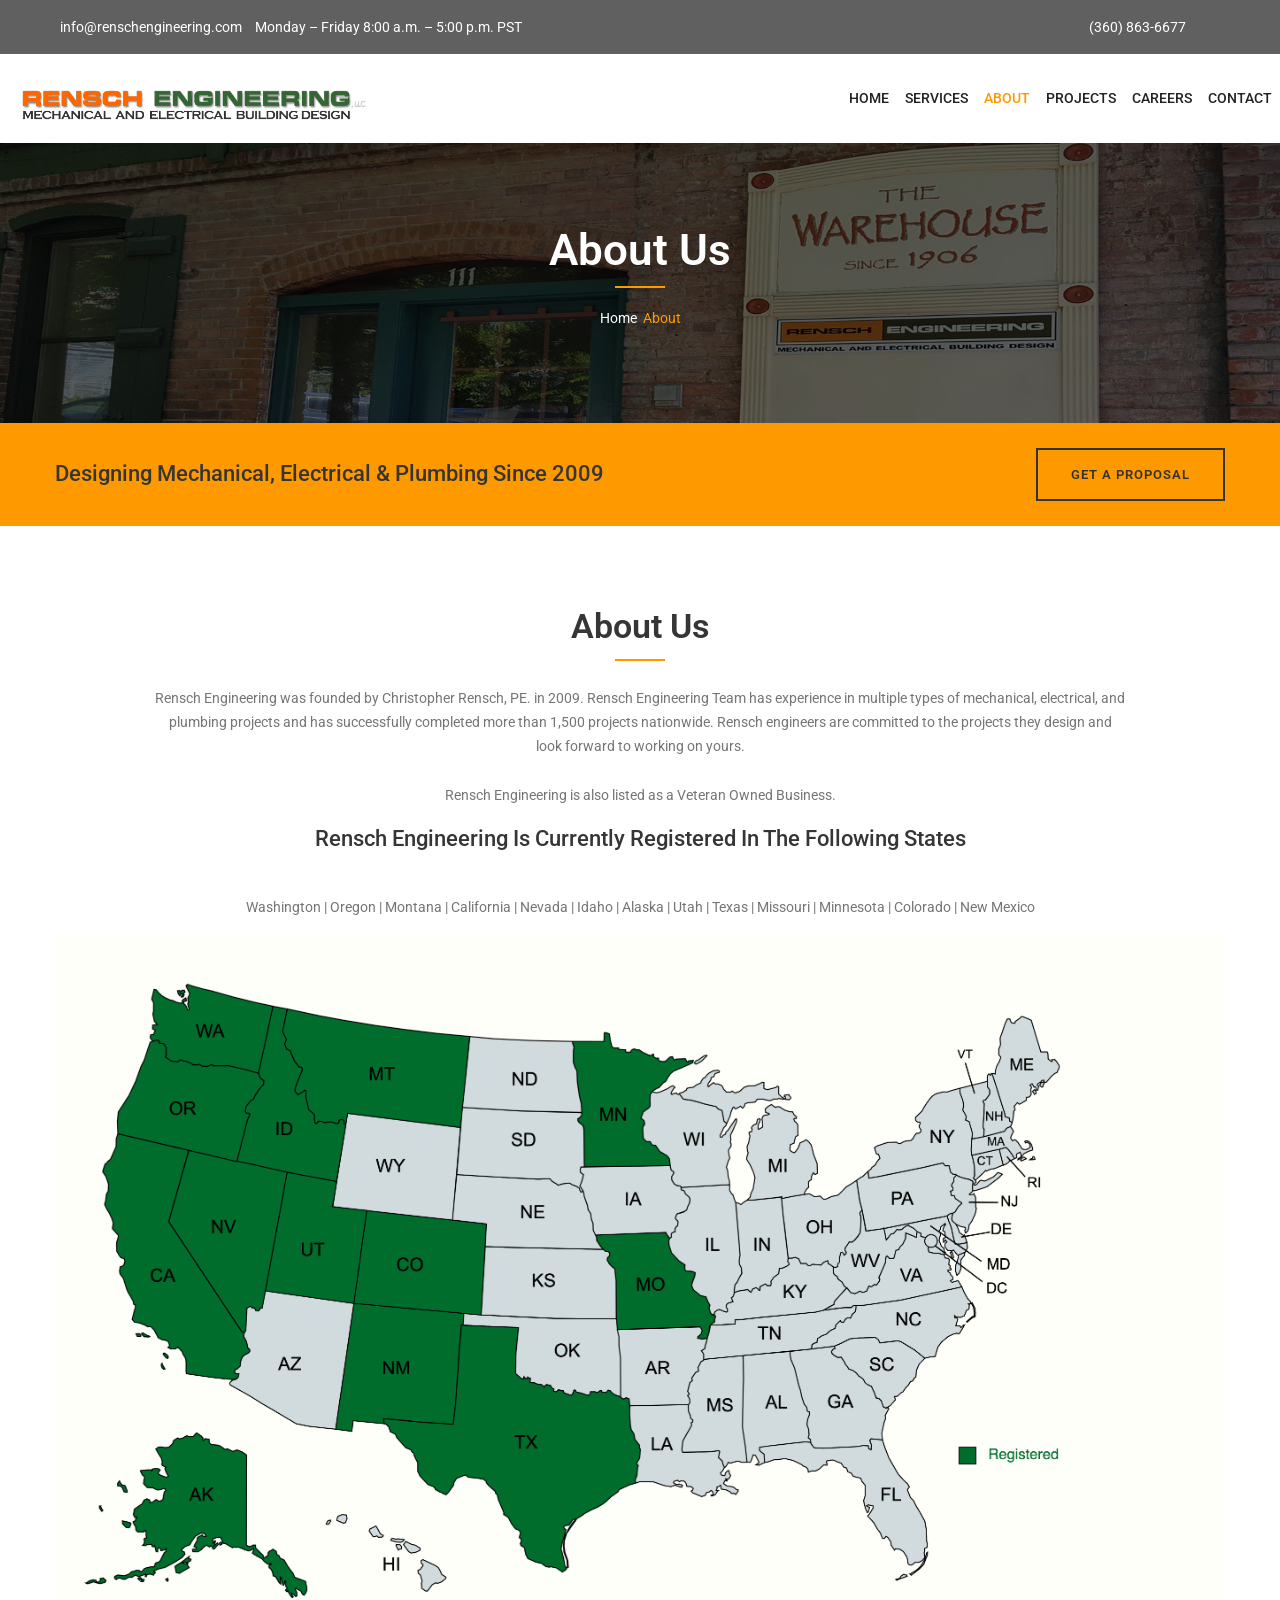
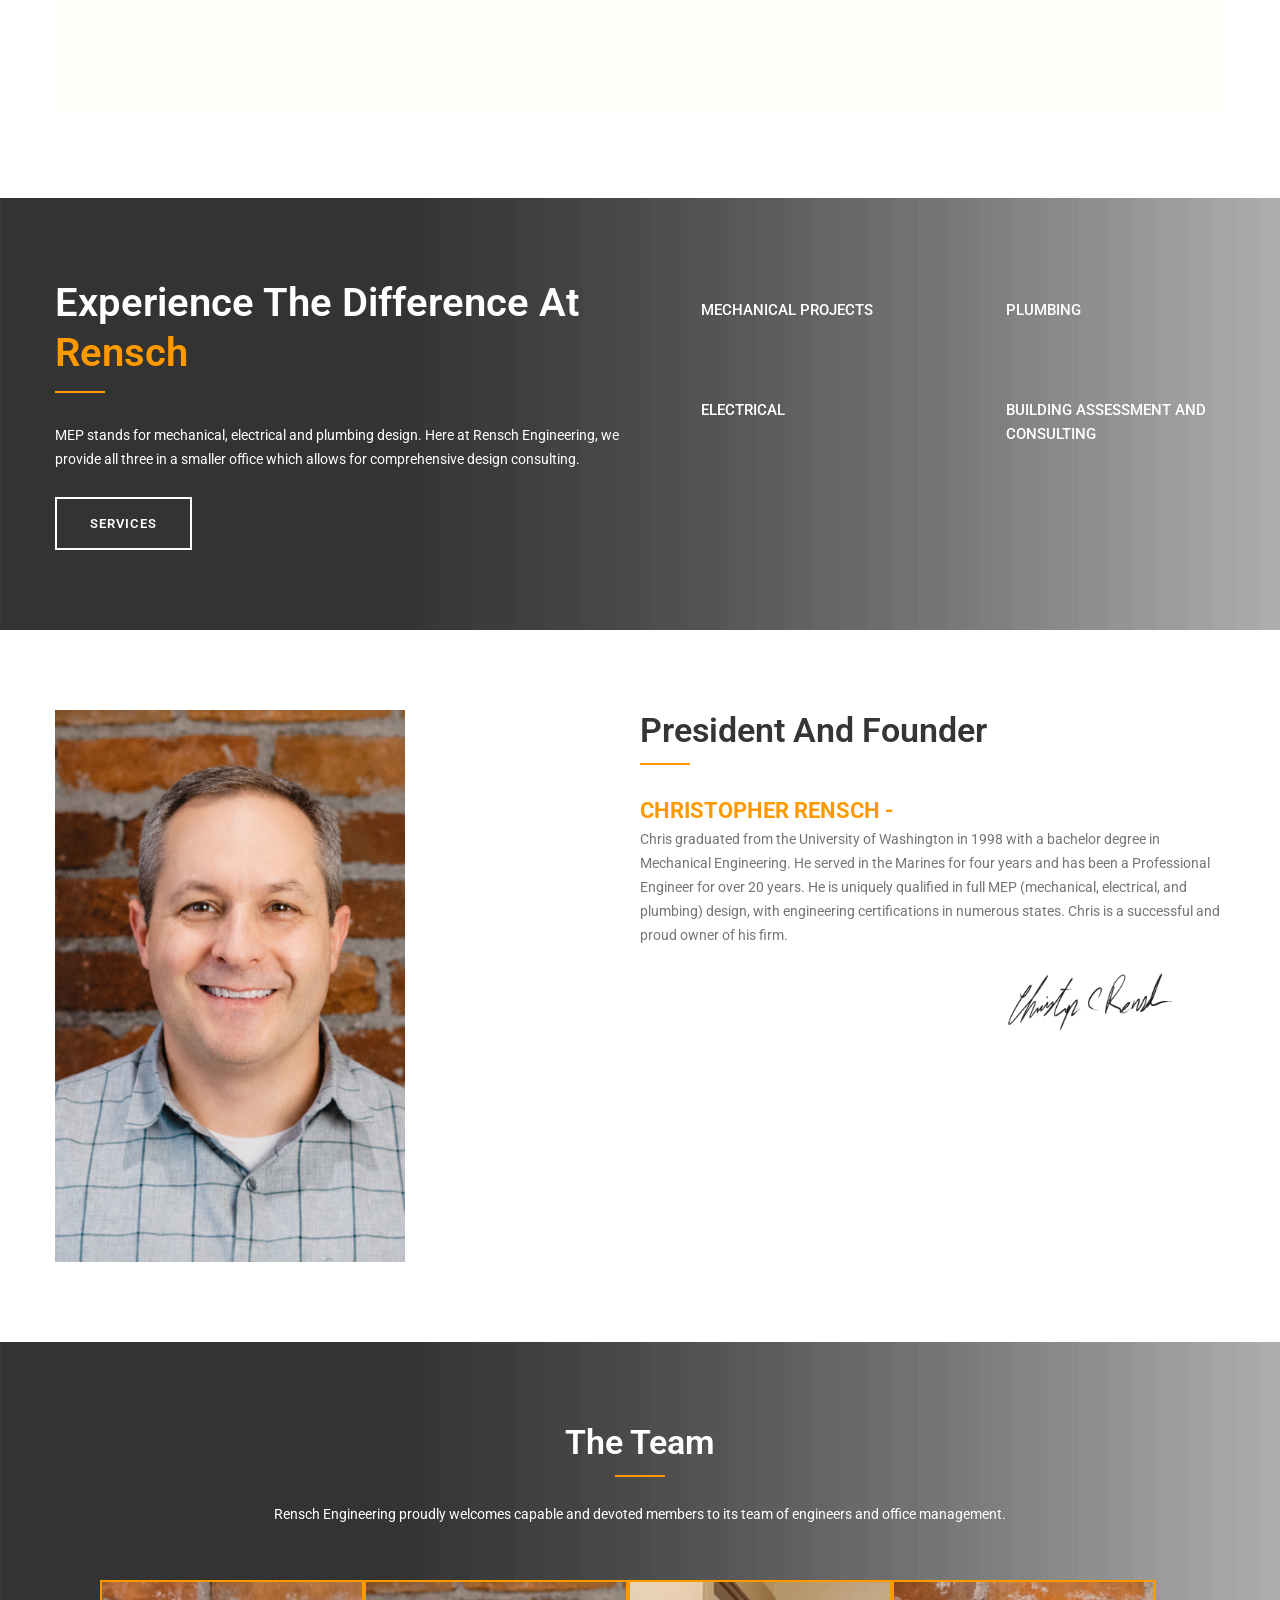
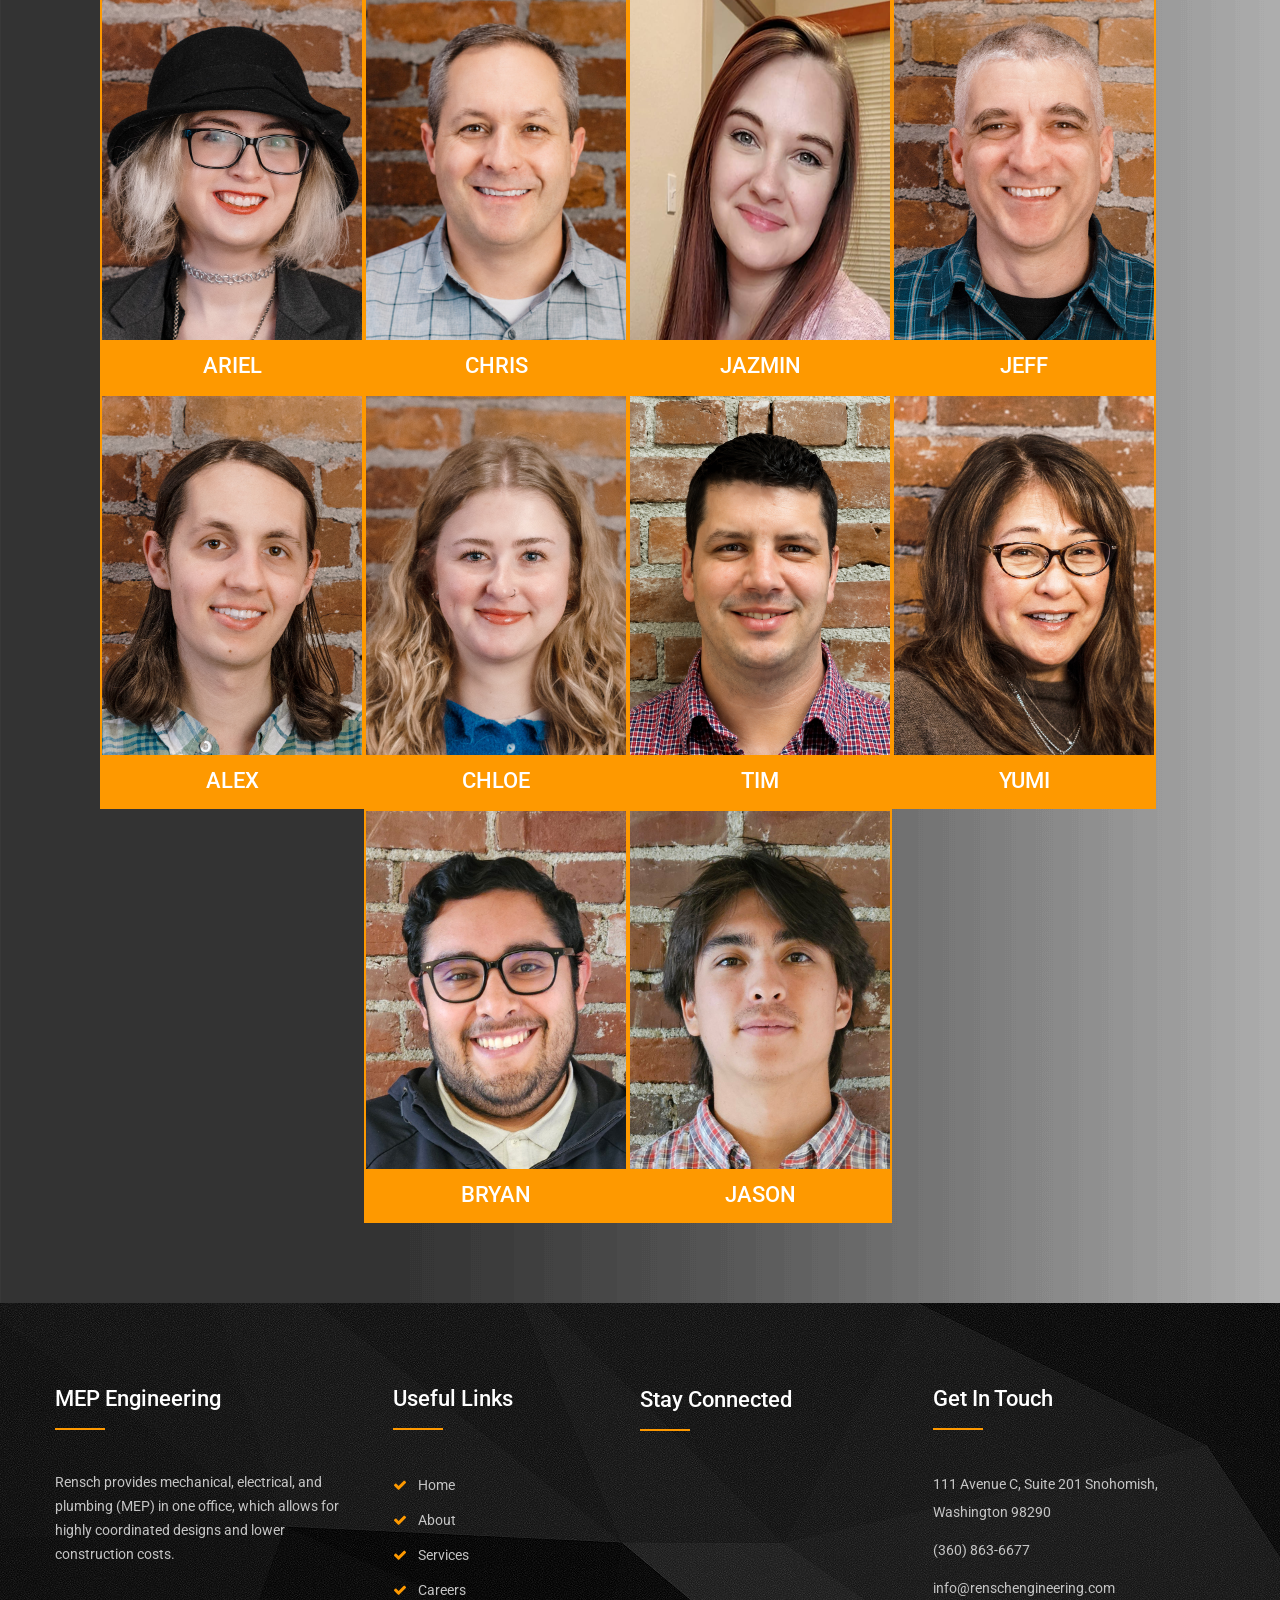
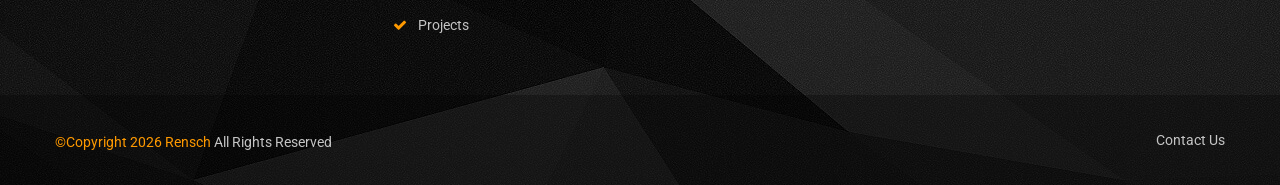
==== commit 9f7ec566: "Merge remote-tracking branch 'origin/main' into fix/bootstrap-responsive-navigation" ====
--- a/about.html
+++ b/about.html
@@ -6,13 +6,14 @@
 	<link href="images/favicon.ico" rel="shortcut icon" /><!-- bootstrap -->
 	<link href="css/bootstrap.min.css" rel="stylesheet" type="text/css" /><!--  Roboto font -->
 	<link href="https://fonts.googleapis.com/css?family=Roboto:100,100i,300,300i,400,400i,500,500i,700,700i,900,900i" rel="stylesheet" /><!-- mega menu -->
-	<link href="css/mega-menu/mega_menu.css" rel="stylesheet" type="text/css" /><!-- font-awesome -->
+	<!-- font-awesome -->
 	<link href="css/font-awesome.min.css" rel="stylesheet" type="text/css" /><!-- Flaticon -->
 	<link href="css/flaticon.css" rel="stylesheet" type="text/css" /><!-- owl-carousel -->
 	<link href="css/owl-carousel/owl.carousel.css" rel="stylesheet" type="text/css" /><!-- General style -->
 	<link href="css/general.css" rel="stylesheet" type="text/css" /><!-- main style -->
 	<link href="css/style.css" rel="stylesheet" type="text/css" /><!-- color scheme -->
 	<link href="css/skins/skin-orange.css" rel="stylesheet" type="text/css" />
+<link href="css/navigation.css" rel="stylesheet" type="text/css">
 </head>
 <body data-gr-ext-installed="" data-new-gr-c-s-check-loaded="14.1093.0" data-new-gr-c-s-loaded="14.1093.0"><!--=================================
  preloader -->
@@ -22,8 +23,9 @@
 <!--=================================
 header -->
 
+<div class="sticky-lg-top">
 <header class="clean" id="header">
-<div class="topbar dark">
+<div class="topbar dark d-none d-lg-block">
 <div class="container">
 <div class="row">
 <div class="col-lg-6 col-md-6 col-sm-6">
@@ -51,56 +53,28 @@
 <!--=================================
  mega menu -->
 
-<div class="menu"><!-- menu start -->
-<nav class="mega-menu" id="menu"><!-- menu list items container -->
-<section class="menu-list-items">
-<div class="container">
-<div class="row">
-<div class="col-lg-12 col-md-12 position-relative"><!-- menu logo -->
-<ul class="menu-logo">
-	<li><a href="index.html"><img alt="logo" id="logo_dark_img" src="images/logo2.png" /></a></li>
-</ul>
-<!-- menu links -->
-
-<ul class="menu-links">
-	<li><a href="index.html">Home </a></li>
-	<li></li>
-	<!-- active class --><!-- drop down multilevel  --><!-- 
-                <ul class="drop-down-multilevel left-menu">
-                    <li><a href="index.html">Home v1</a></li>
-                    <li><a href="index-2.html">Home v2</a></li>
-                    <li><a href="index-3.html">Home v3</a></li>
-                    <li><a href="index.html">Home v4</a></li>
-                    <li><a href="index-5.html">Home v5</a></li>
-                </ul>
- -->
-	<li><a href="services.html">Services <!-- <i class="fa fa-angle-down fa-indicator"></i> --></a> <!-- drop down multilevel  --> <!-- 
-                <ul class="drop-down-multilevel left-menu">
-                    <li><a href="#">HVAC</a></li>
-                    <li><a href="#">Lighting</a></li>
-                    <li><a href="#">Mechanical</a></li>
-                    <li><a href="#">Plumbing</a></li>
-                 </ul>
- --></li>
-	<li class="active"><a href="about.html">About</a></li>
-	<li><a href="projects.html">Projects <!-- <i class="fa fa-angle-down fa-indicator"></i> --></a> <!-- drop down multilevel  --> <!-- 
-                <ul class="drop-down-multilevel left-menu">
-                    <li><a href="#">Banks</a></li>
-                    <li><a href="#">Commercial</a></li>
-                    <li><a href="#">Retail</a></li>
-                    <li><a href="#">Schools</a></li>
-                 </ul>
- --></li>
-	<li><a href="careers.html">Careers</a> <!-- drop down full width --> <!--grid column 3--></li>
-	<li><a href="contact.html">Contact</a> <!-- drop down multilevel  --></li>
-</ul>
-</div>
-</div>
-</div>
-</section>
+<nav class="navbar navbar-expand-lg navbar-light site-navbar py-0" aria-label="Main navigation">
+  <div class="container-fluid px-0">
+    <a class="navbar-brand col col-lg-auto ms-3 me-4 me-lg-5 my-3 p-0" href="index.html" aria-label="Rensch Engineering home">
+      <img class="img-fluid d-block" src="images/logo2.png" width="351" height="67" alt="Rensch Engineering">
+    </a>
+    <button class="navbar-toggler flex-shrink-0 me-3" type="button" data-bs-toggle="collapse" data-bs-target="#main-navigation" aria-controls="main-navigation" aria-expanded="false" aria-label="Toggle main navigation">
+      <span class="site-menu-icon" aria-hidden="true"><span></span><span></span><span></span></span>
+    </button>
+    <div class="collapse navbar-collapse justify-content-lg-end" id="main-navigation">
+      <ul class="navbar-nav list-unstyled mb-0 ps-0">
+          <li class="nav-item m-0 p-0"><a class="nav-link" href="index.html">Home</a></li>
+          <li class="nav-item m-0 p-0"><a class="nav-link" href="services.html">Services</a></li>
+          <li class="nav-item m-0 p-0"><a class="nav-link active" aria-current="page" href="about.html">About</a></li>
+          <li class="nav-item m-0 p-0"><a class="nav-link" href="projects.html">Projects</a></li>
+          <li class="nav-item m-0 p-0"><a class="nav-link" href="careers.html">Careers</a></li>
+          <li class="nav-item m-0 p-0"><a class="nav-link" href="contact.html">Contact</a></li>
+      </ul>
+    </div>
+  </div>
 </nav>
-<!-- menu end --></div>
 </header>
+</div>
 <!--=================================
  header --><!--=================================
  banner -->
@@ -513,5 +487,5 @@
 
 <div id="back-to-top"></div>
 <!--=================================
- jquery --><!-- jquery  --><script type="text/javascript" src="js/jquery-3.6.0.min.js"></script><!-- popper.min --><script type="text/javascript" src="js/popper.min.js"></script><!-- bootstrap --><script type="text/javascript" src="js/bootstrap.min.js"></script><!-- appear --><script type="text/javascript" src="js/jquery.appear.js"></script><!-- Menu --><script type="text/javascript" src="js/mega-menu/mega_menu.js"></script><!-- owl-carousel --><script type="text/javascript" src="js/owl-carousel/owl.carousel.min.js"></script><!-- counter --><script type="text/javascript" src="js/counter/jquery.countTo.js"></script><!-- counter --><script type="text/javascript" src="js/jquery.vide.js"></script><!-- custom --><script type="text/javascript" src="js/custom.js"></script><grammarly-desktop-integration data-grammarly-shadow-root="true"></grammarly-desktop-integration></body>
+ jquery --><!-- jquery  --><script type="text/javascript" src="js/jquery-3.6.0.min.js"></script><!-- popper.min --><script type="text/javascript" src="js/popper.min.js"></script><!-- bootstrap --><script type="text/javascript" src="js/bootstrap.min.js"></script><!-- appear --><script type="text/javascript" src="js/jquery.appear.js"></script><!-- Menu --><!-- owl-carousel --><script type="text/javascript" src="js/owl-carousel/owl.carousel.min.js"></script><!-- counter --><script type="text/javascript" src="js/counter/jquery.countTo.js"></script><!-- counter --><script type="text/javascript" src="js/jquery.vide.js"></script><!-- custom --><script type="text/javascript" src="js/custom.js"></script><grammarly-desktop-integration data-grammarly-shadow-root="true"></grammarly-desktop-integration></body>
 </html>
--- a/css/navigation.css
+++ b/css/navigation.css
@@ -0,0 +1,36 @@
+/* Bootstrap owns layout, collapse behavior and the lg breakpoint. */
+.site-navbar { background: #fff; }
+.site-navbar-home { background: orange; }
+.site-navbar .navbar-brand { min-width: 0; max-width: 351px; }
+.site-navbar .navbar-brand img { width: 351px; height: auto; }
+.site-navbar .navbar-toggler { min-width: 44px; min-height: 44px; border: 0; color: #333; }
+.site-navbar .navbar-toggler:focus { box-shadow: none; }
+.site-navbar .navbar-nav { list-style: none; }
+.site-navbar .navbar-collapse { background: #151515; }
+.site-navbar .nav-item { border-bottom: 1px solid rgba(255, 255, 255, 0.25); }
+.site-navbar .nav-item:last-child { border-bottom: 0; }
+.site-navbar.navbar-light .navbar-nav .nav-link { color: #fff; padding: 10px 20px; font-size: 14px; font-weight: 500; text-transform: uppercase; }
+.site-navbar.navbar-light .navbar-nav .nav-link.active,
+.site-navbar.navbar-light .navbar-nav .nav-link:hover { color: #fe9900; }
+.site-navbar a:focus-visible,
+.site-navbar button:focus-visible { outline: 3px solid #a85f00; outline-offset: 3px; }
+
+.site-menu-icon { display: block; position: relative; width: 30px; height: 24px; }
+.site-menu-icon > span { position: absolute; left: 0; width: 100%; height: 2px; background: currentColor; transition: transform 200ms ease, opacity 200ms ease; }
+.site-menu-icon > span:nth-child(1) { top: 3px; }
+.site-menu-icon > span:nth-child(2) { top: 11px; }
+.site-menu-icon > span:nth-child(3) { top: 19px; }
+.navbar-toggler[aria-expanded="true"] .site-menu-icon > span:nth-child(1) { transform: translateY(8px) rotate(45deg); }
+.navbar-toggler[aria-expanded="true"] .site-menu-icon > span:nth-child(2) { opacity: 0; }
+.navbar-toggler[aria-expanded="true"] .site-menu-icon > span:nth-child(3) { transform: translateY(-8px) rotate(-45deg); }
+
+/* Necessary theme-only override: Bootstrap has no responsive background/text
+   utilities for switching the same collapse panel from dark mobile to desktop. */
+@media (min-width: 992px) {
+  .site-navbar .navbar-collapse { background: transparent; }
+  .site-navbar .nav-item { border-bottom: 0; }
+  .site-navbar.navbar-light .navbar-nav .nav-link { color: #222; padding: 8px; }
+  .site-navbar.navbar-light .navbar-nav .nav-link.active,
+  .site-navbar.navbar-light .navbar-nav .nav-link:hover { color: #fe9900; }
+  .site-navbar-home.navbar-light .navbar-nav .nav-link.active { color: #fff; }
+}
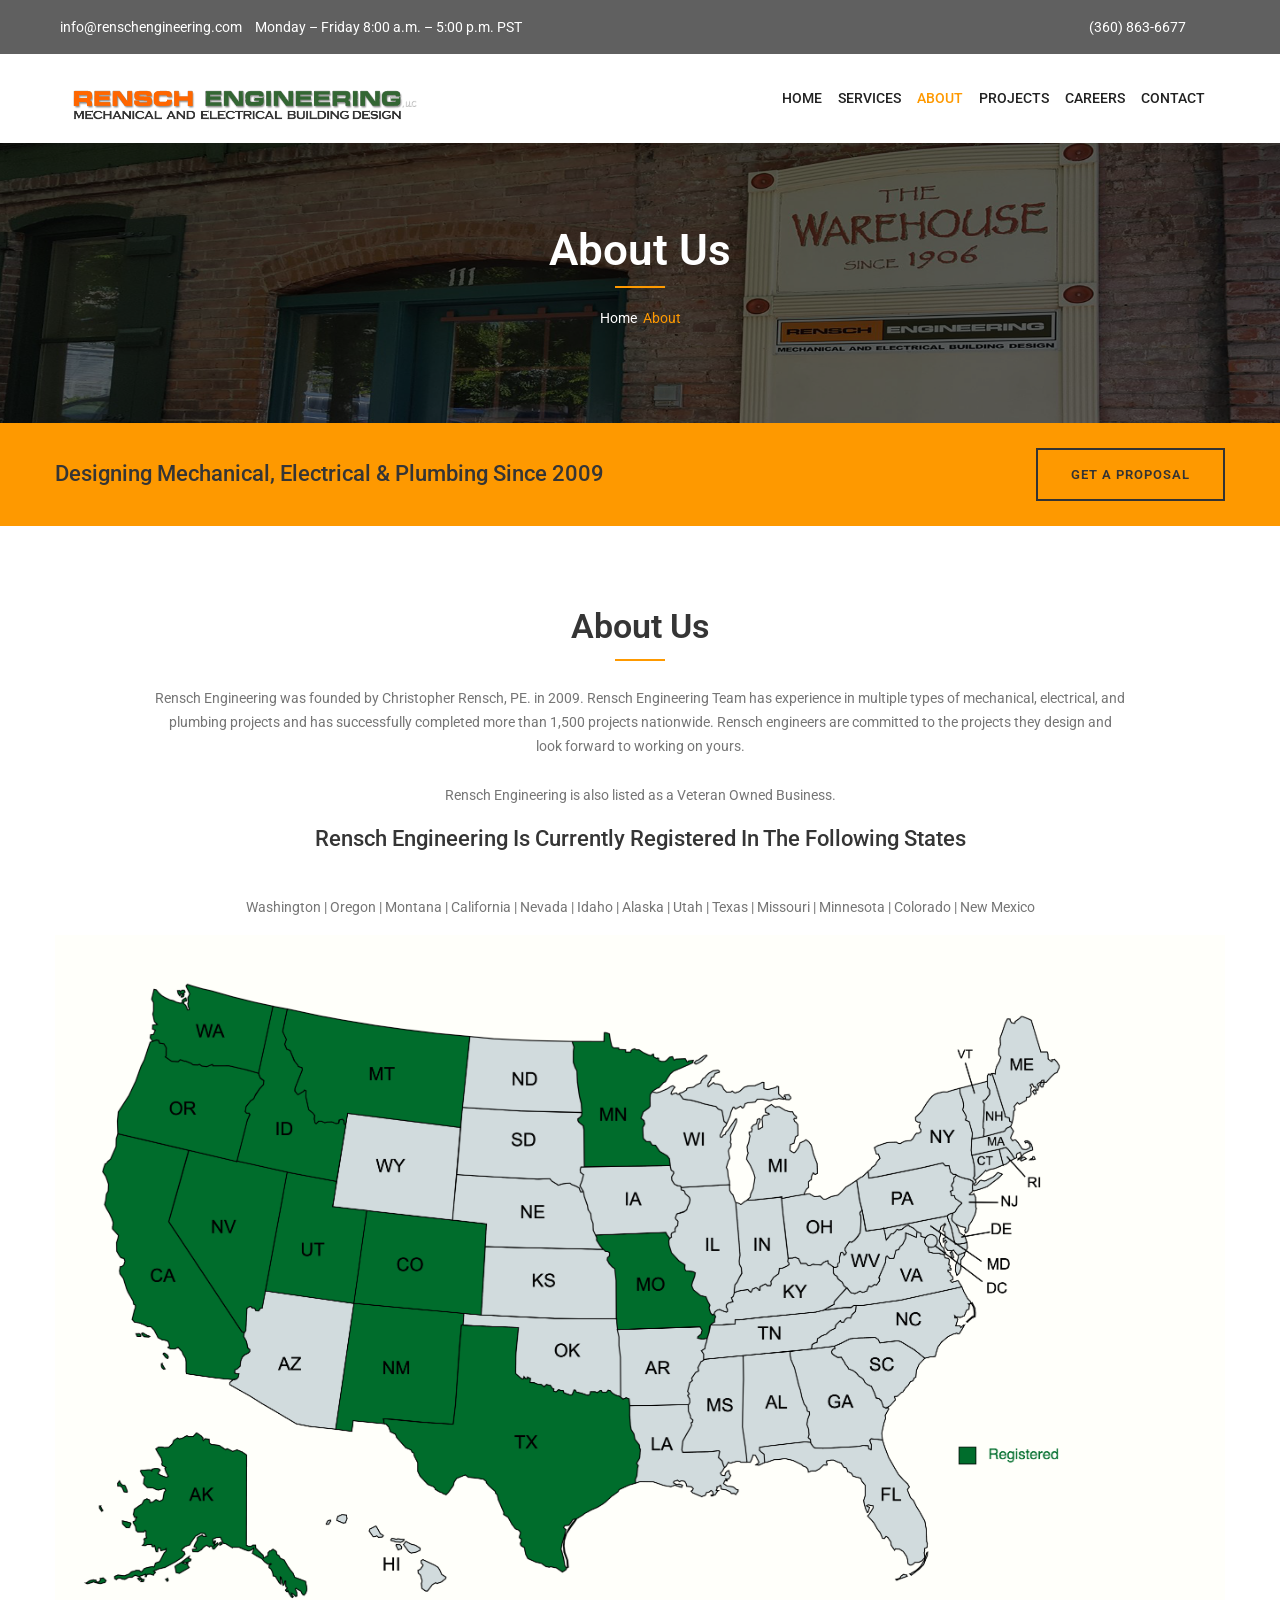
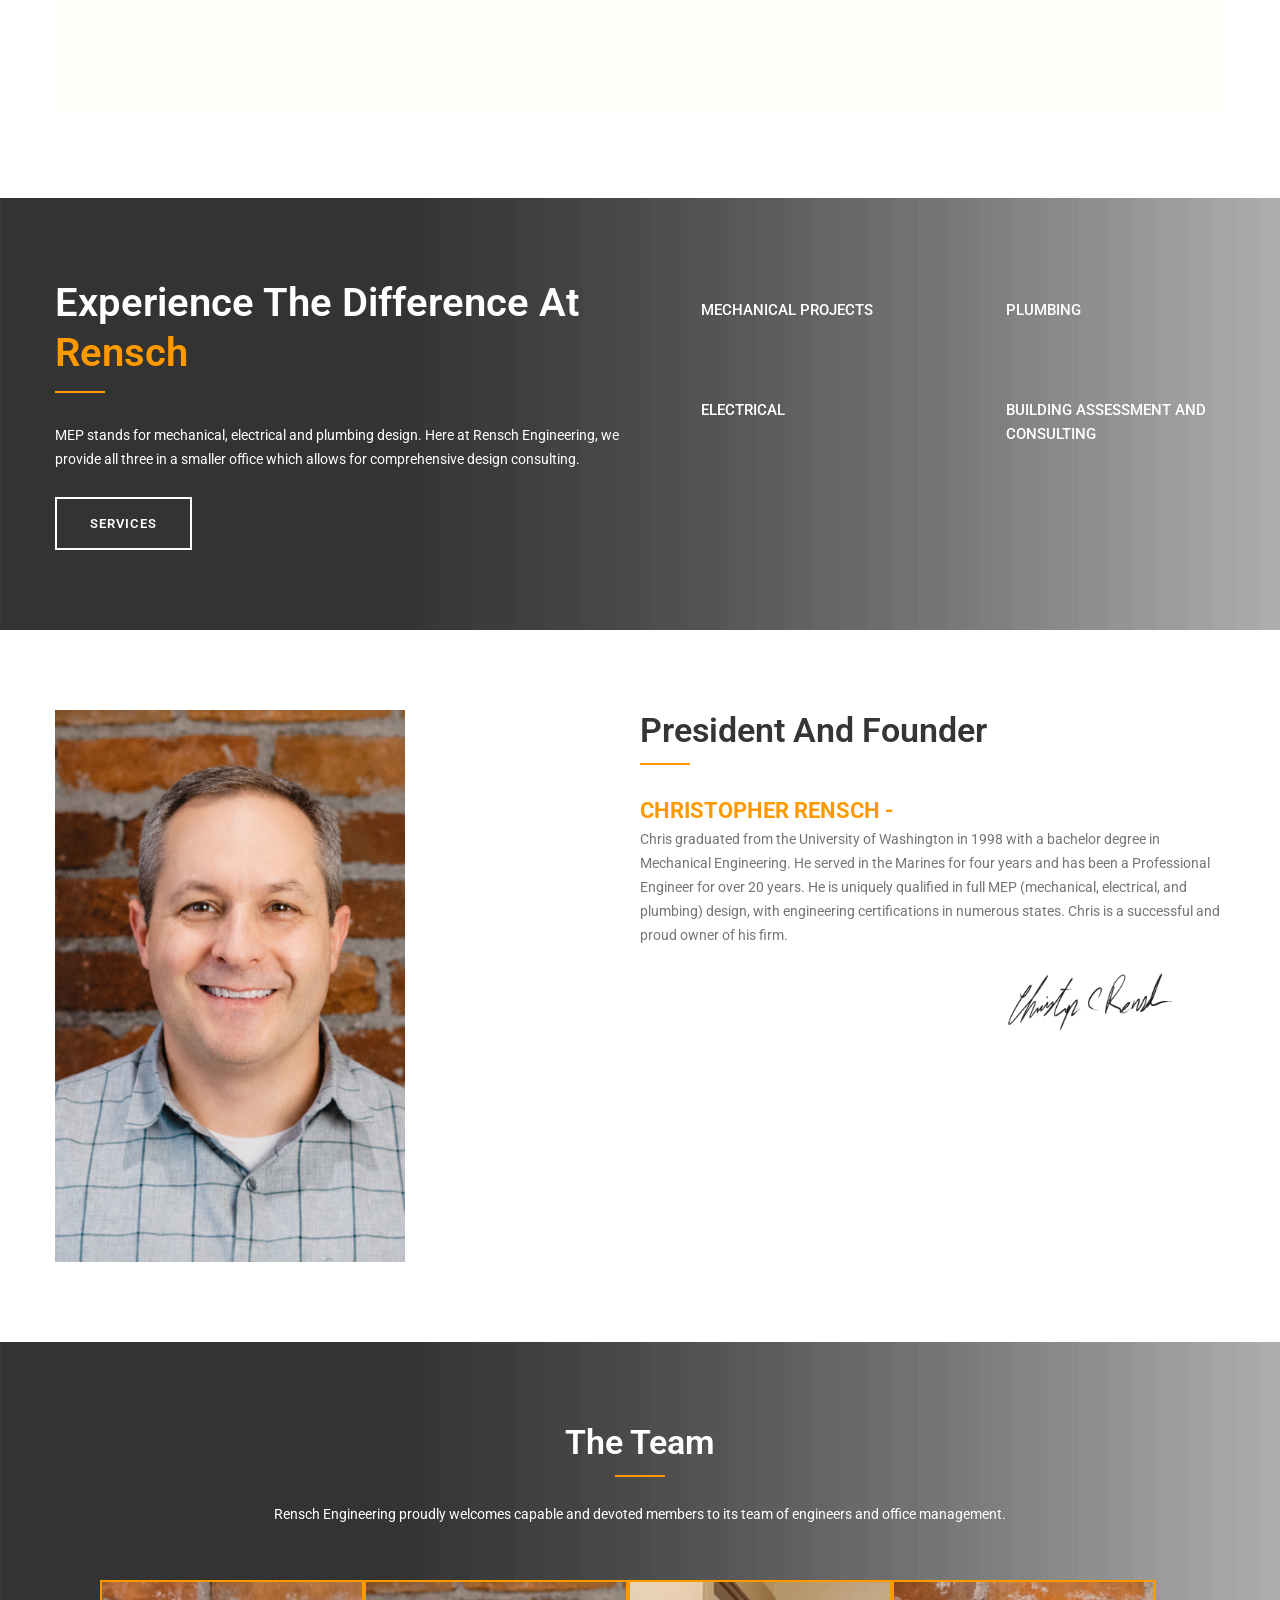
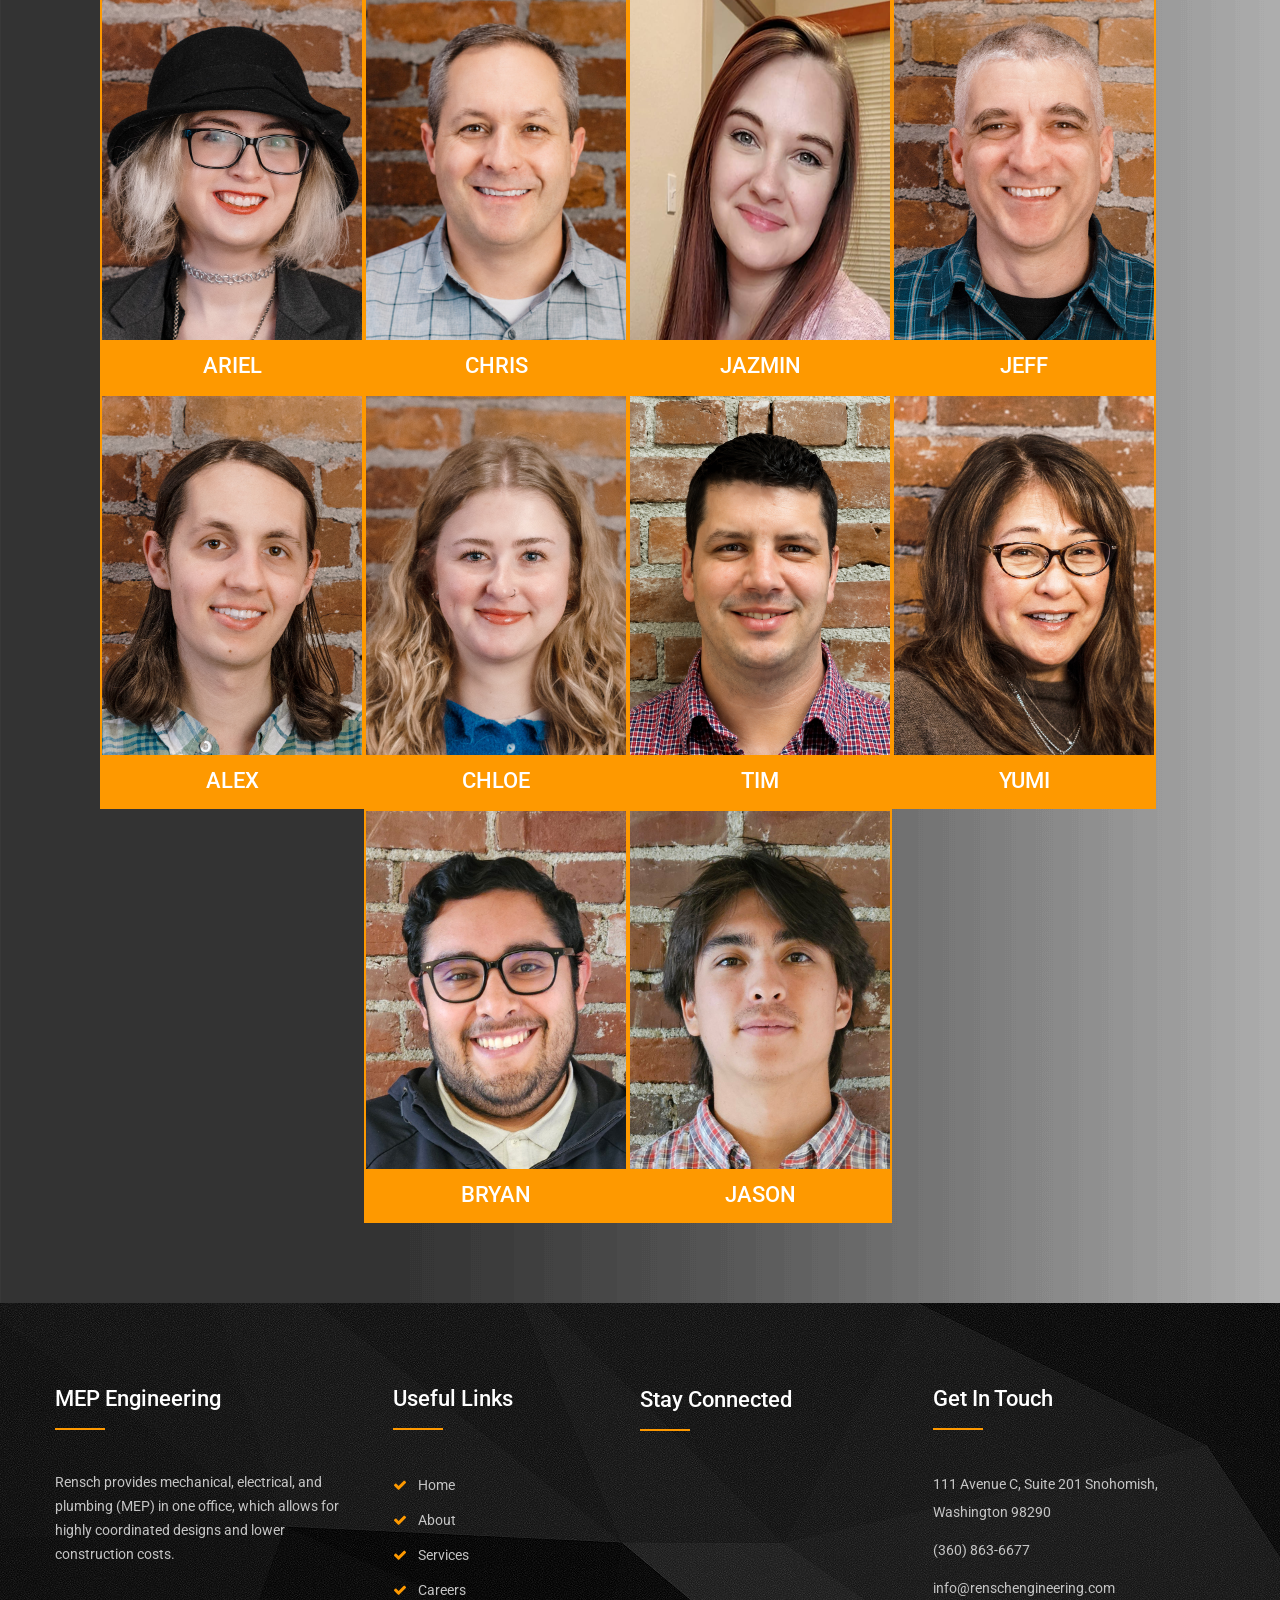
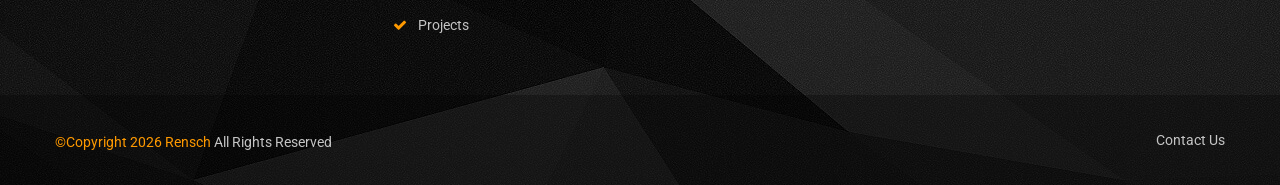
==== commit 23049b94: "Restore desktop navigation content alignment and yellow-menu contrast" ====
--- a/about.html
+++ b/about.html
@@ -54,8 +54,8 @@
  mega menu -->
 
 <nav class="navbar navbar-expand-lg navbar-light site-navbar py-0" aria-label="Main navigation">
-  <div class="container-fluid px-0">
-    <a class="navbar-brand col col-lg-auto ms-3 me-4 me-lg-5 my-3 p-0" href="index.html" aria-label="Rensch Engineering home">
+  <div class="container">
+    <a class="navbar-brand col col-lg-auto ms-3 ms-lg-0 me-4 me-lg-5 my-3 p-0" href="index.html" aria-label="Rensch Engineering home">
       <img class="img-fluid d-block" src="images/logo2.png" width="351" height="67" alt="Rensch Engineering">
     </a>
     <button class="navbar-toggler flex-shrink-0 me-3" type="button" data-bs-toggle="collapse" data-bs-target="#main-navigation" aria-controls="main-navigation" aria-expanded="false" aria-label="Toggle main navigation">
--- a/css/navigation.css
+++ b/css/navigation.css
@@ -1,6 +1,7 @@
 /* Bootstrap owns layout, collapse behavior and the lg breakpoint. */
 .site-navbar { background: #fff; }
-.site-navbar-home { background: orange; }
+.site-navbar-home > .container { background: orange; }
+.site-navbar-home > .container > :focus-visible { outline-color: #151515; }
 .site-navbar .navbar-brand { min-width: 0; max-width: 351px; }
 .site-navbar .navbar-brand img { width: 351px; height: auto; }
 .site-navbar .navbar-toggler { min-width: 44px; min-height: 44px; border: 0; color: #333; }
@@ -32,5 +33,20 @@
   .site-navbar.navbar-light .navbar-nav .nav-link { color: #222; padding: 8px; }
   .site-navbar.navbar-light .navbar-nav .nav-link.active,
   .site-navbar.navbar-light .navbar-nav .nav-link:hover { color: #fe9900; }
-  .site-navbar-home.navbar-light .navbar-nav .nav-link.active { color: #fff; }
+  .site-navbar-home.navbar-light .navbar-nav .nav-link.active,
+  .site-navbar-home.navbar-light .navbar-nav .nav-link:hover,
+  .site-navbar-home.navbar-light .navbar-nav .nav-link:focus-visible {
+    color: #151515;
+    outline-color: #151515;
+    /* Override the legacy global a:hover/a:focus !important reset. */
+    text-decoration: underline !important;
+    text-underline-offset: 0.25em;
+  }
 }
+
+/* The existing .container matches the site's custom desktop content widths.
+   Bootstrap's container-lg has different widths here, so keep only this
+   mobile exception to make the expanded menu reach both viewport edges. */
+@media (max-width: 991.98px) {
+  .site-navbar > .container { width: 100%; max-width: none; padding: 0; }
+}
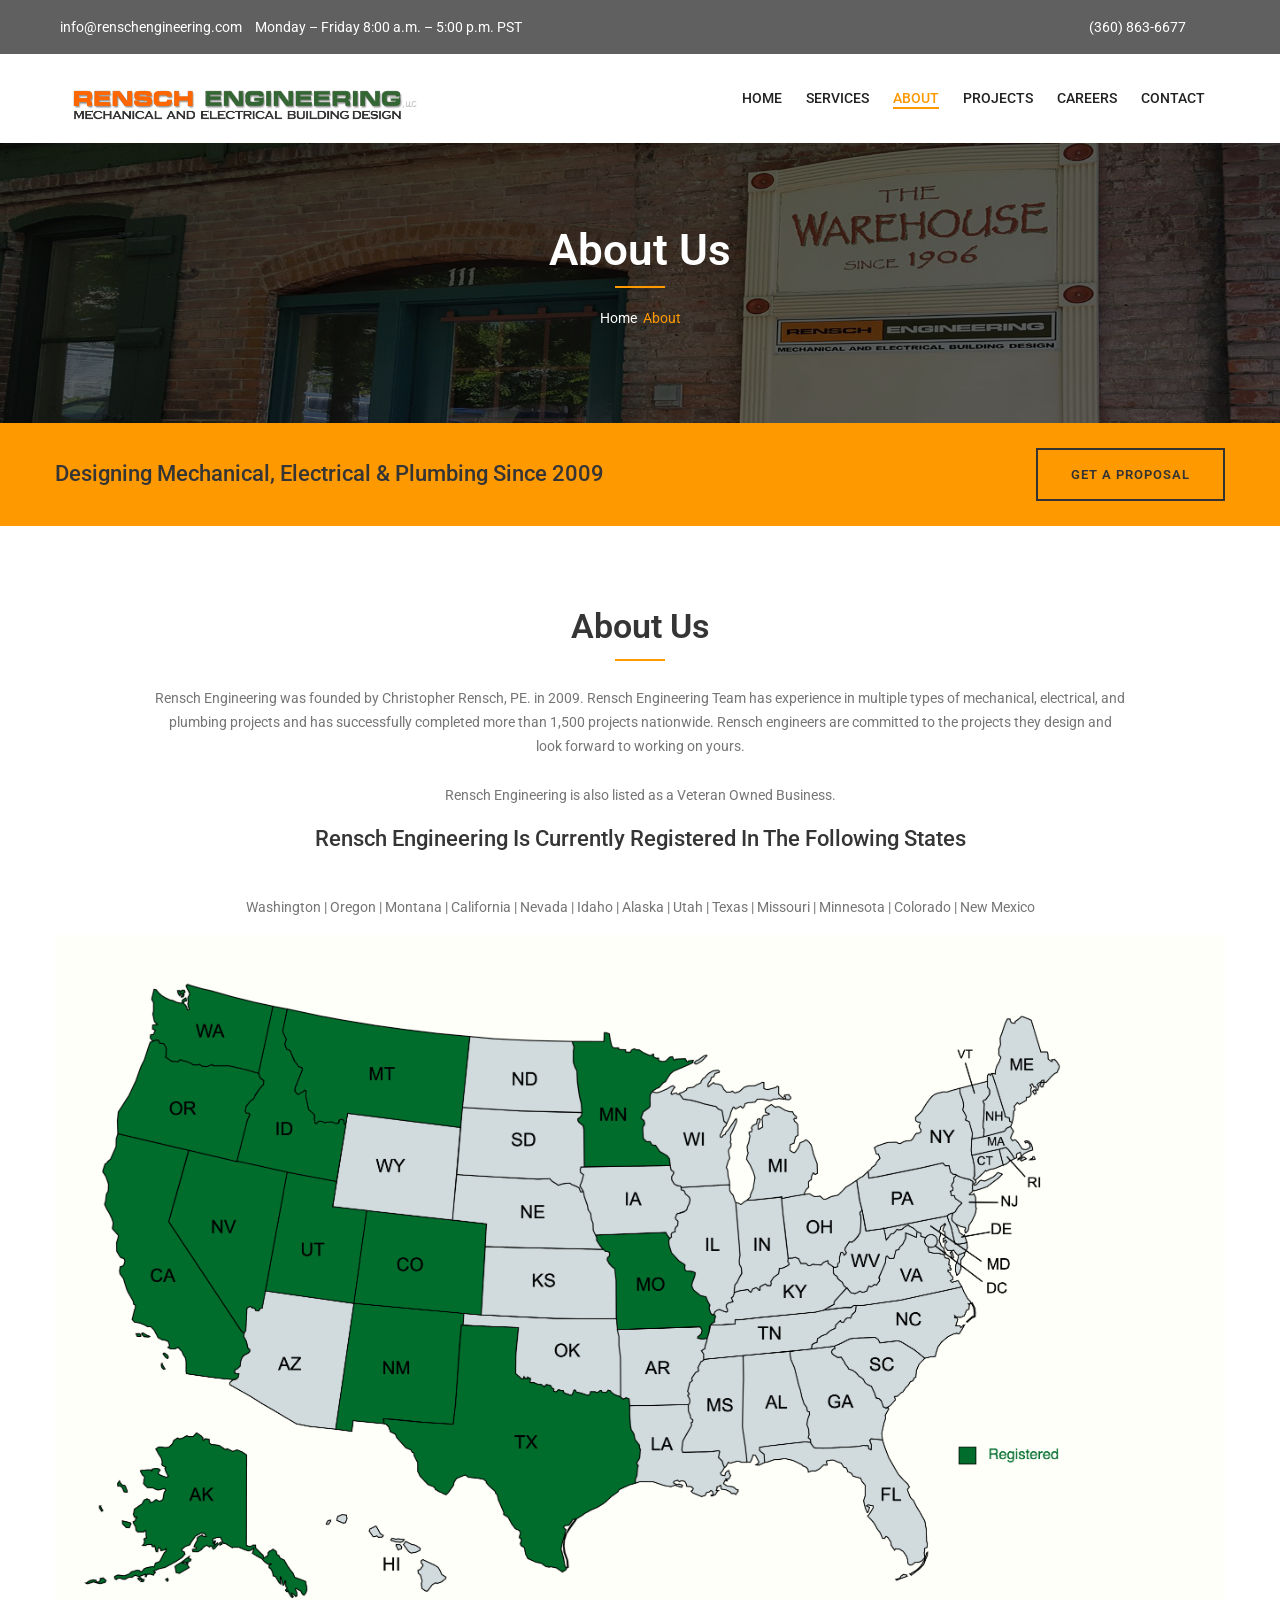
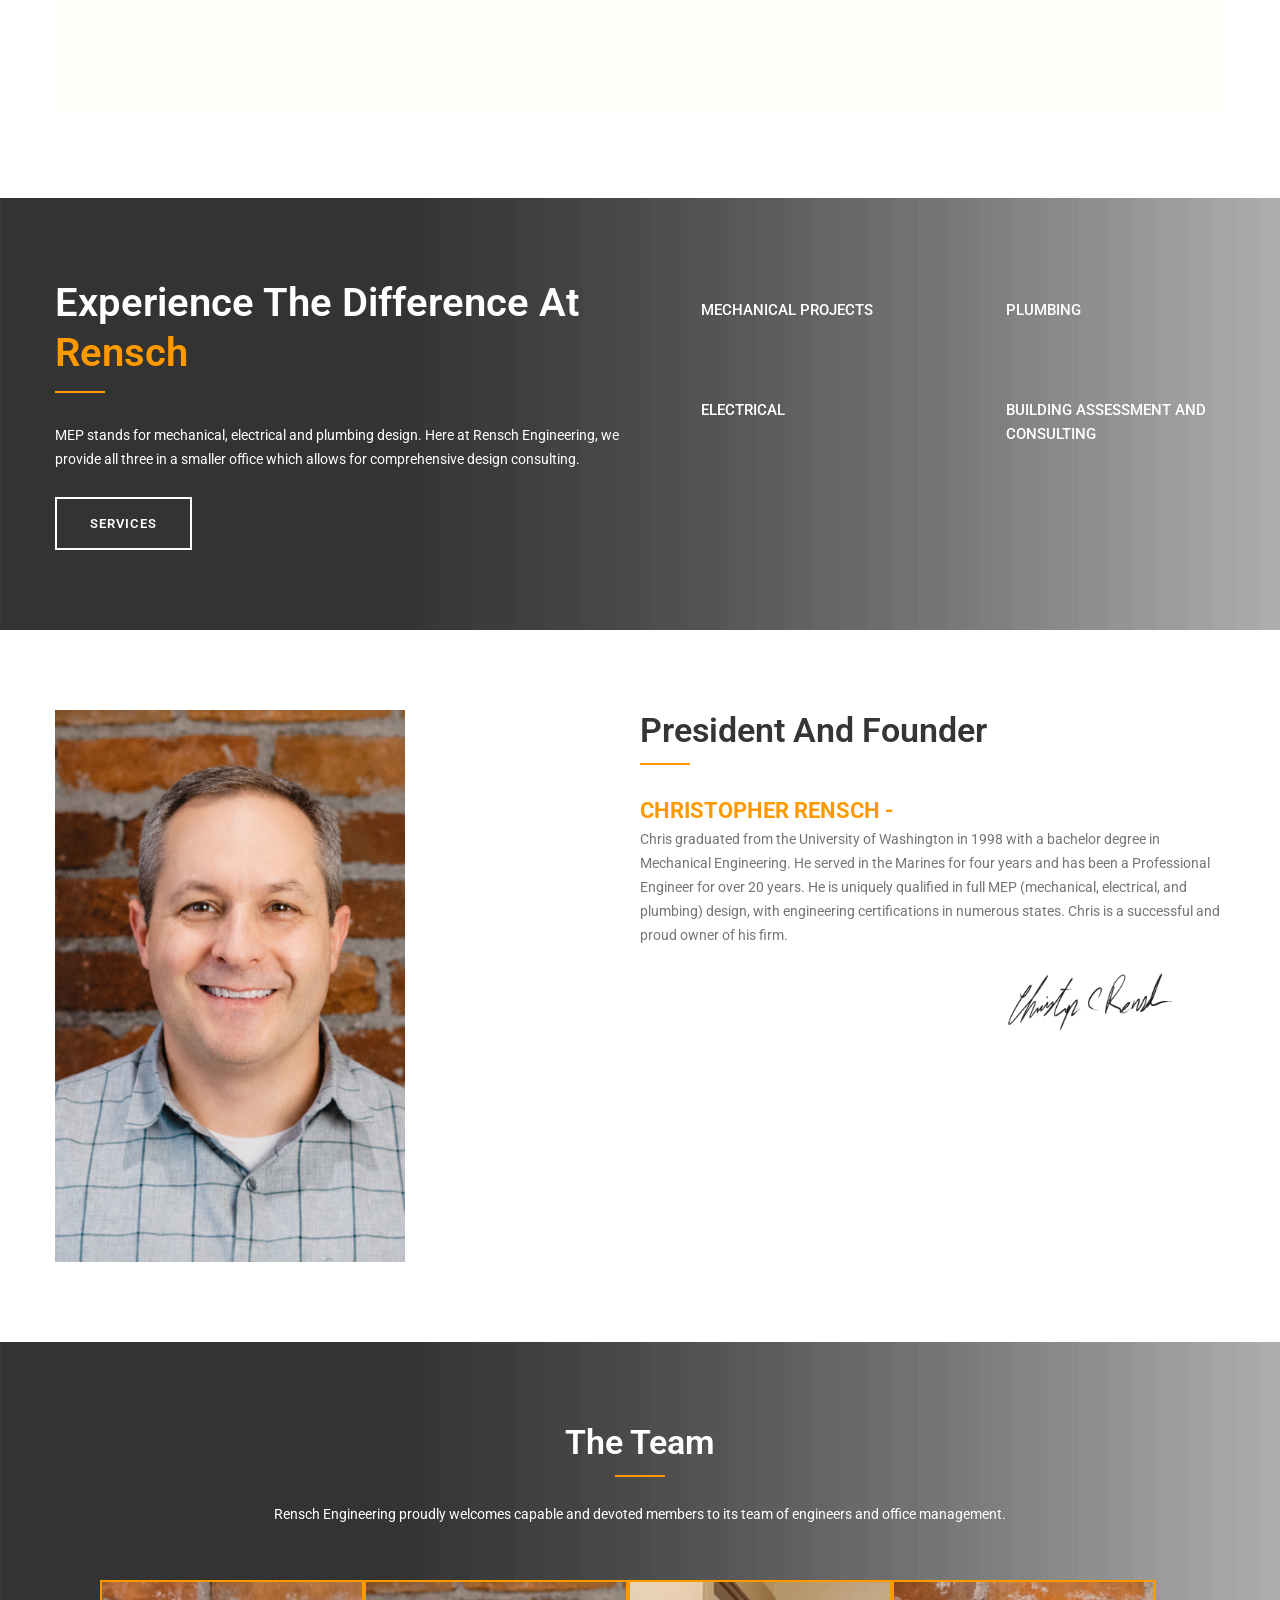
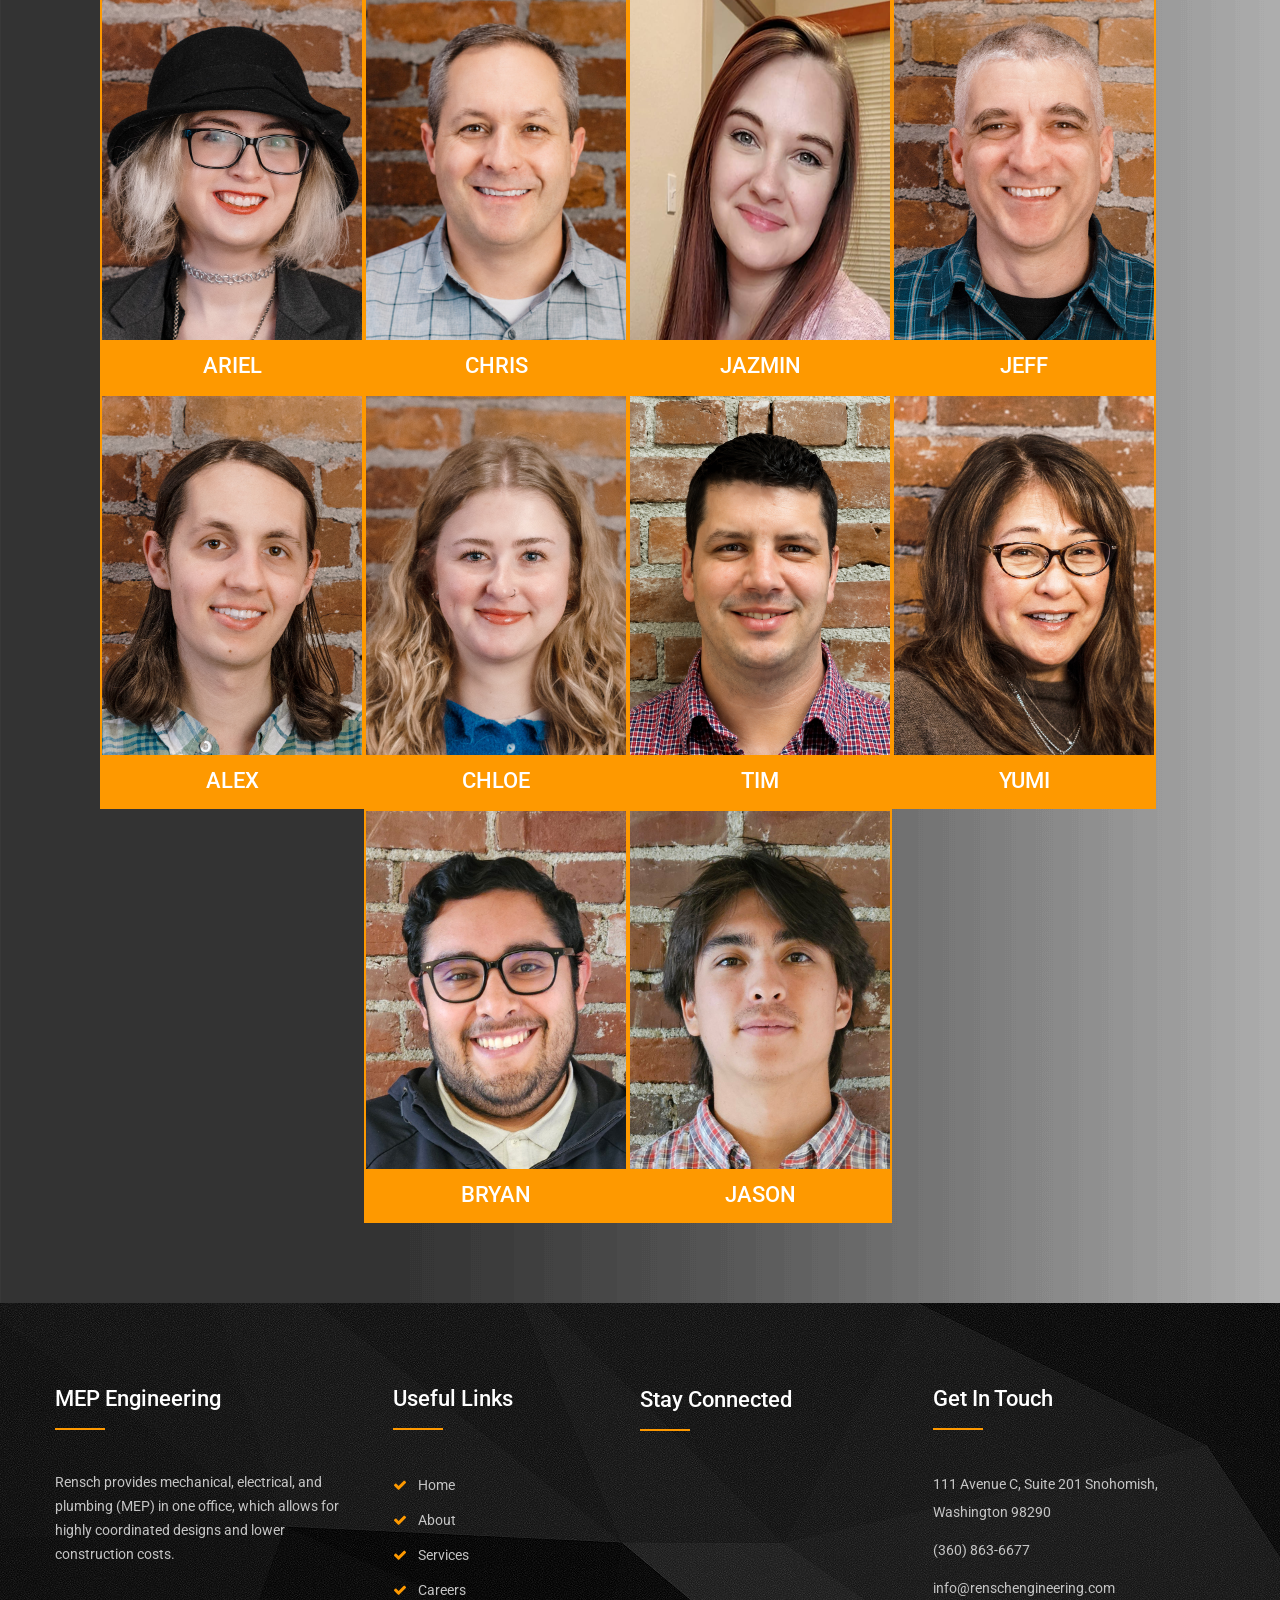
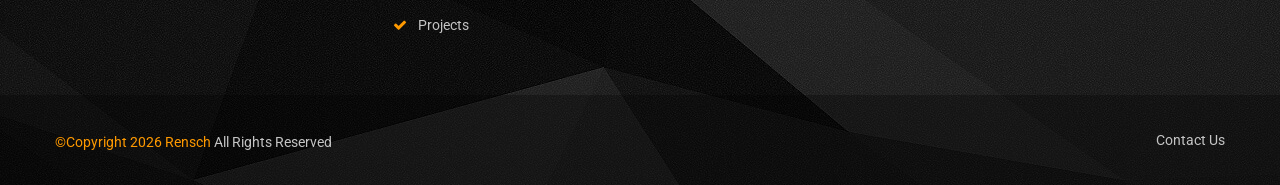
==== commit 173c77f0: "Add Bootstrap desktop navigation item spacing" ====
--- a/about.html
+++ b/about.html
@@ -62,7 +62,7 @@
       <span class="site-menu-icon" aria-hidden="true"><span></span><span></span><span></span></span>
     </button>
     <div class="collapse navbar-collapse justify-content-lg-end" id="main-navigation">
-      <ul class="navbar-nav list-unstyled mb-0 ps-0">
+      <ul class="navbar-nav gap-lg-2 list-unstyled mb-0 ps-0">
           <li class="nav-item m-0 p-0"><a class="nav-link" href="index.html">Home</a></li>
           <li class="nav-item m-0 p-0"><a class="nav-link" href="services.html">Services</a></li>
           <li class="nav-item m-0 p-0"><a class="nav-link active" aria-current="page" href="about.html">About</a></li>
--- a/css/navigation.css
+++ b/css/navigation.css
@@ -13,6 +13,15 @@
 .site-navbar.navbar-light .navbar-nav .nav-link { color: #fff; padding: 10px 20px; font-size: 14px; font-weight: 500; text-transform: uppercase; }
 .site-navbar.navbar-light .navbar-nav .nav-link.active,
 .site-navbar.navbar-light .navbar-nav .nav-link:hover { color: #fe9900; }
+/* Keep interaction styling consistent across pages and override the legacy
+   global a:hover/a:focus !important reset. The underline inherits link color. */
+.site-navbar.navbar-light .navbar-nav .nav-link.active,
+.site-navbar.navbar-light .navbar-nav .nav-link:hover,
+.site-navbar.navbar-light .navbar-nav .nav-link:focus-visible {
+  text-decoration: underline !important;
+  text-decoration-thickness: 2px !important;
+  text-underline-offset: 0.25em;
+}
 .site-navbar a:focus-visible,
 .site-navbar button:focus-visible { outline: 3px solid #a85f00; outline-offset: 3px; }
 
@@ -38,9 +47,6 @@
   .site-navbar-home.navbar-light .navbar-nav .nav-link:focus-visible {
     color: #151515;
     outline-color: #151515;
-    /* Override the legacy global a:hover/a:focus !important reset. */
-    text-decoration: underline !important;
-    text-underline-offset: 0.25em;
   }
 }
 
